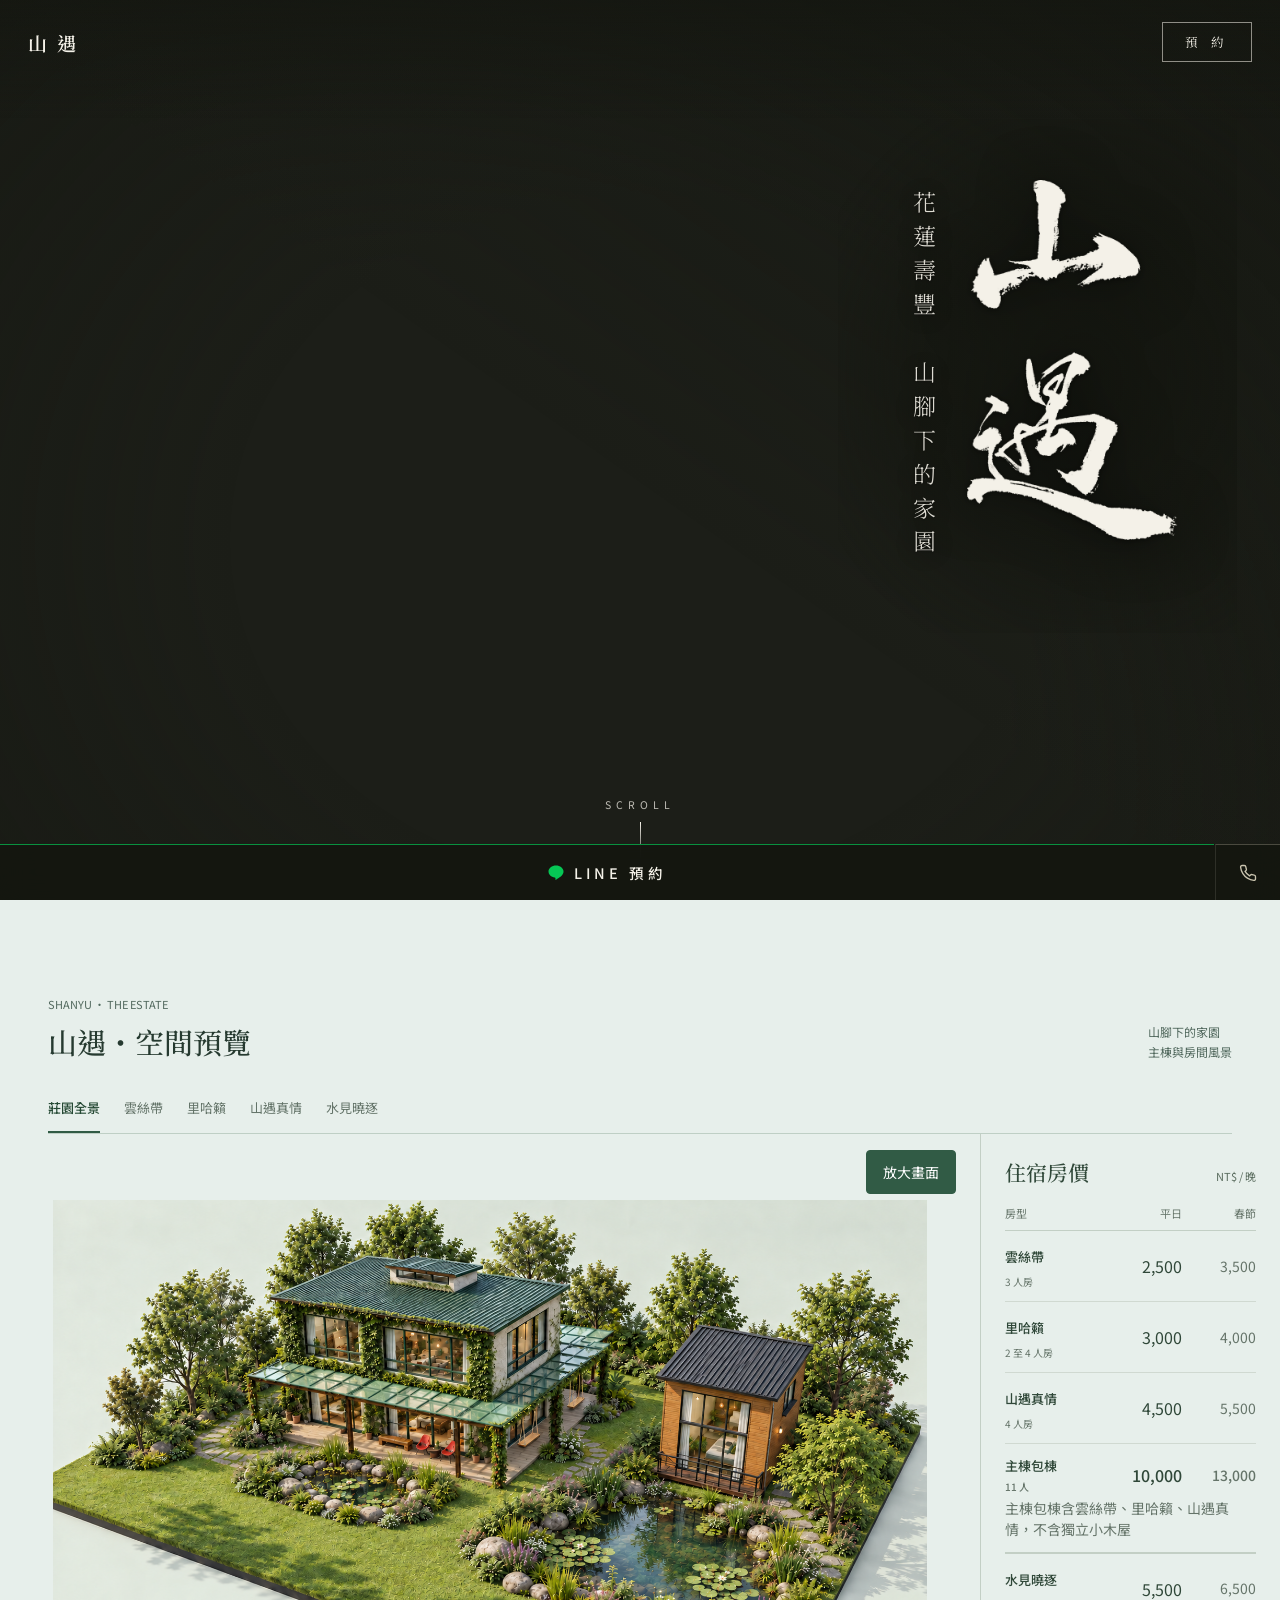
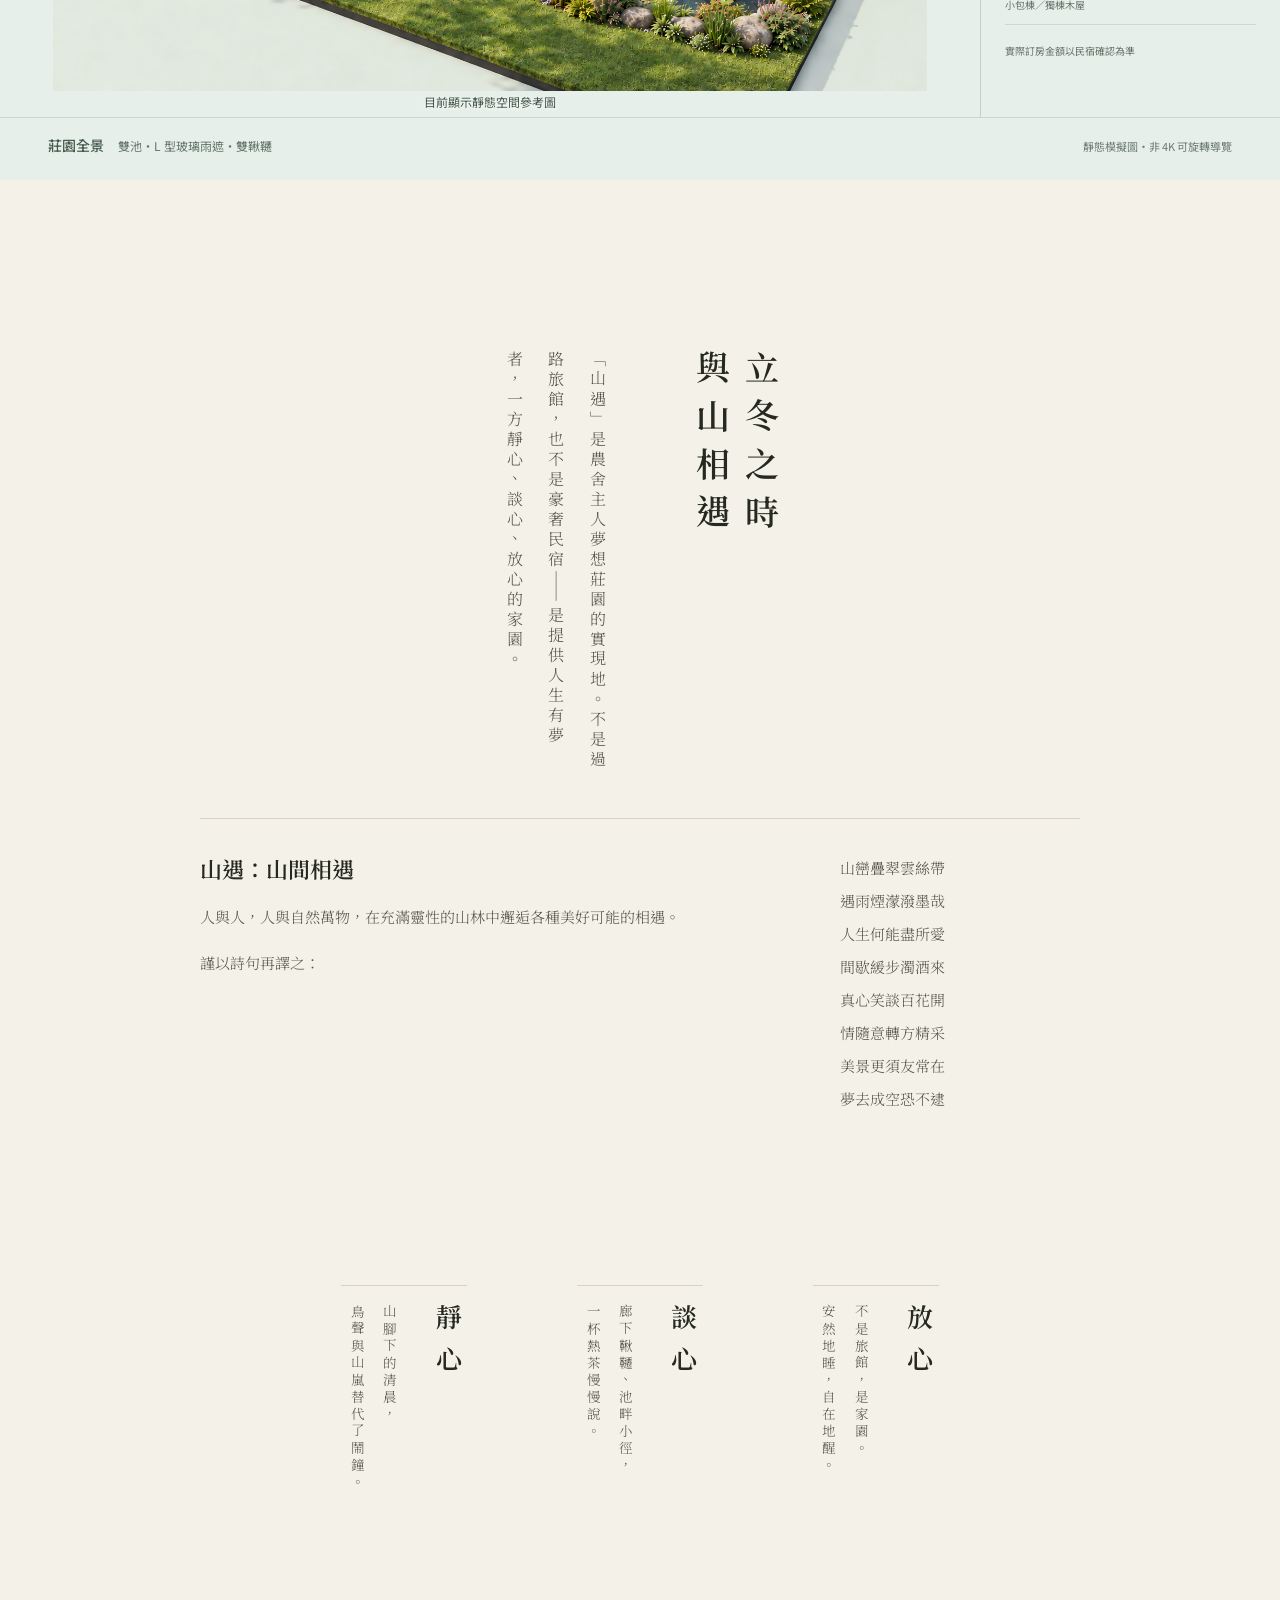
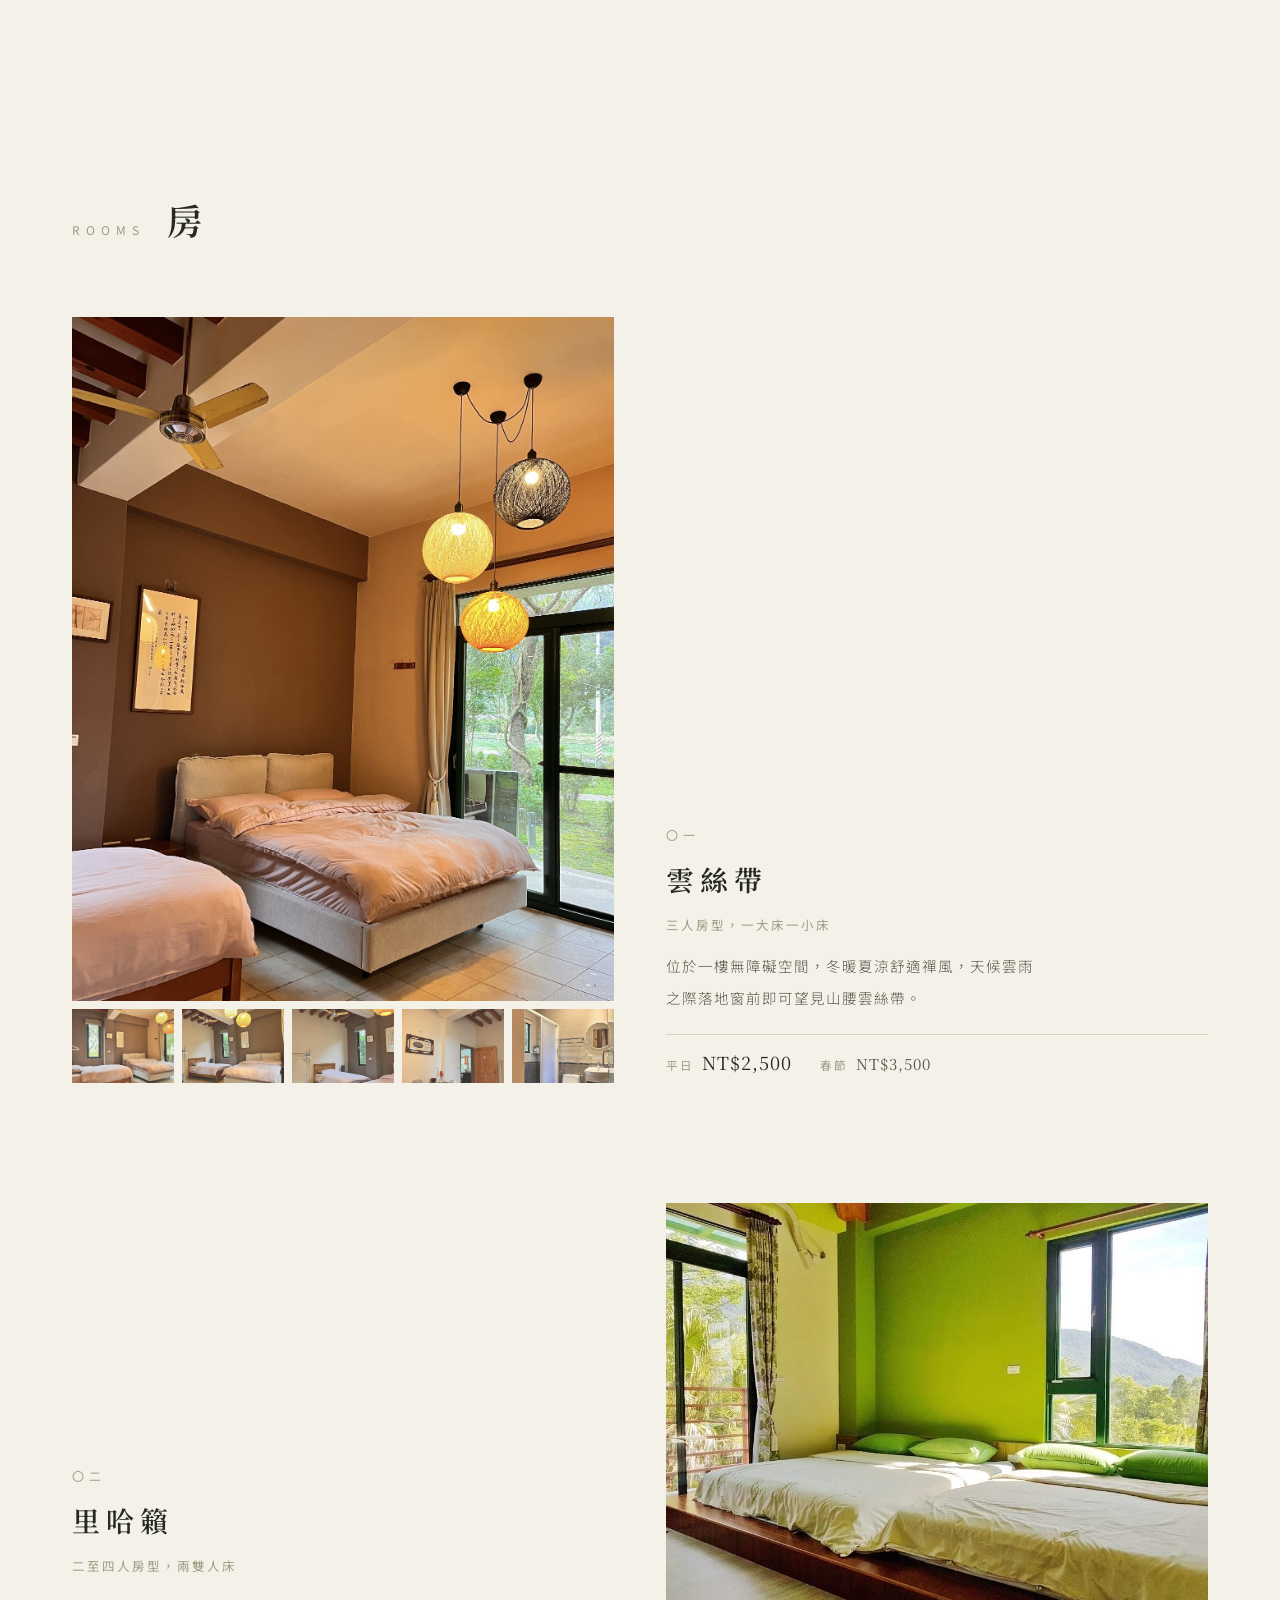
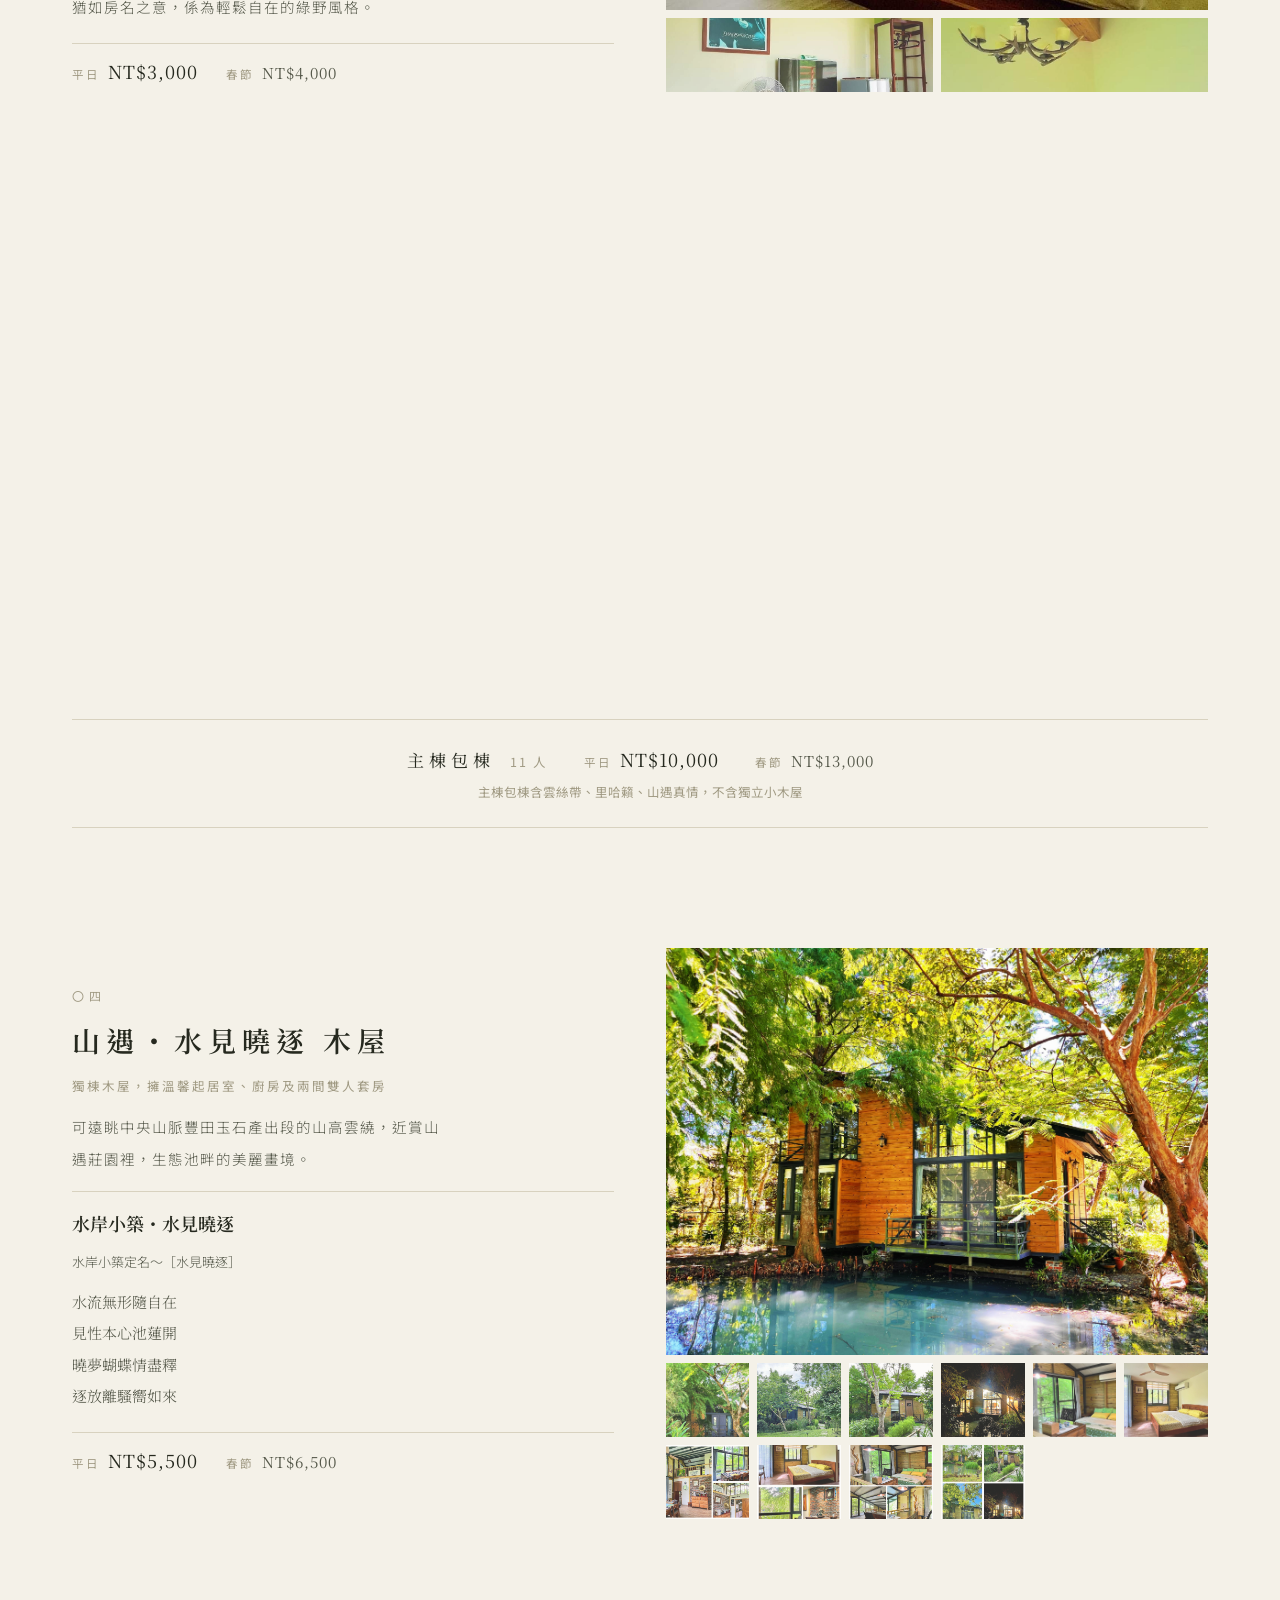
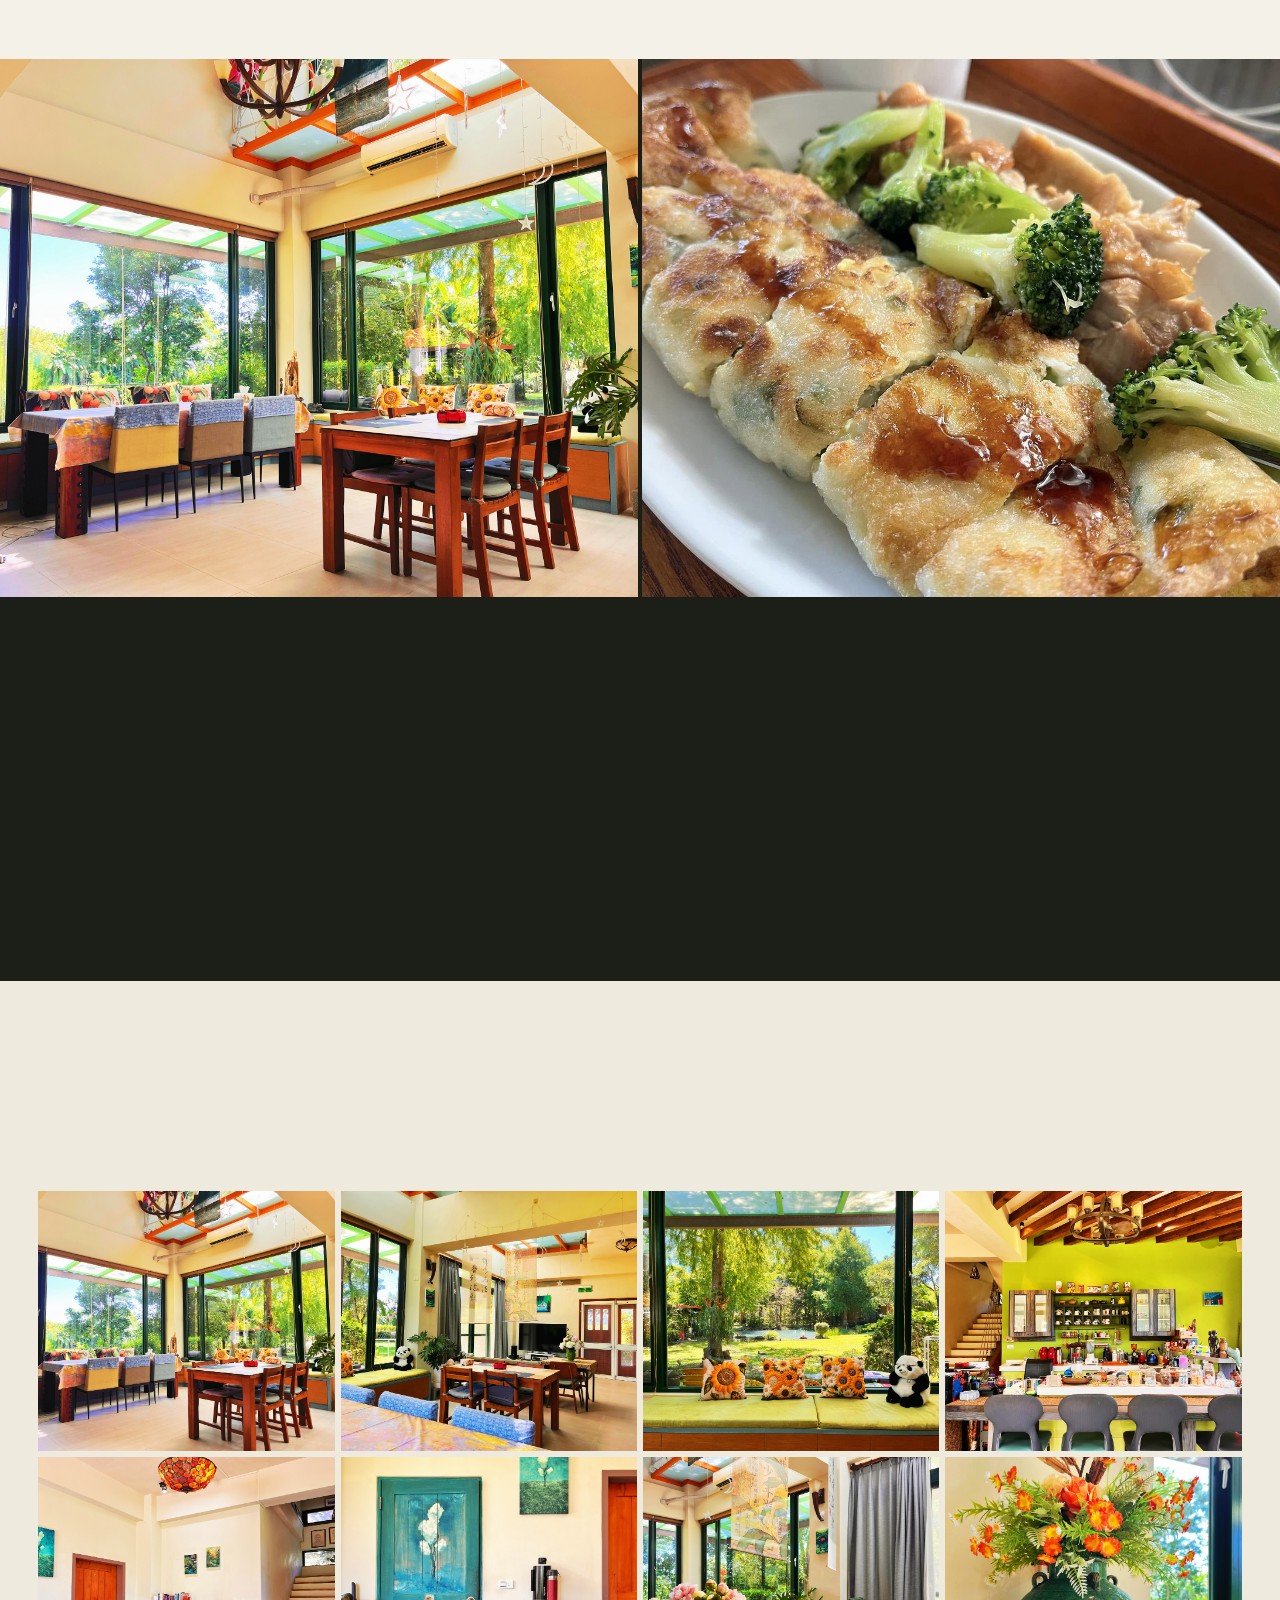
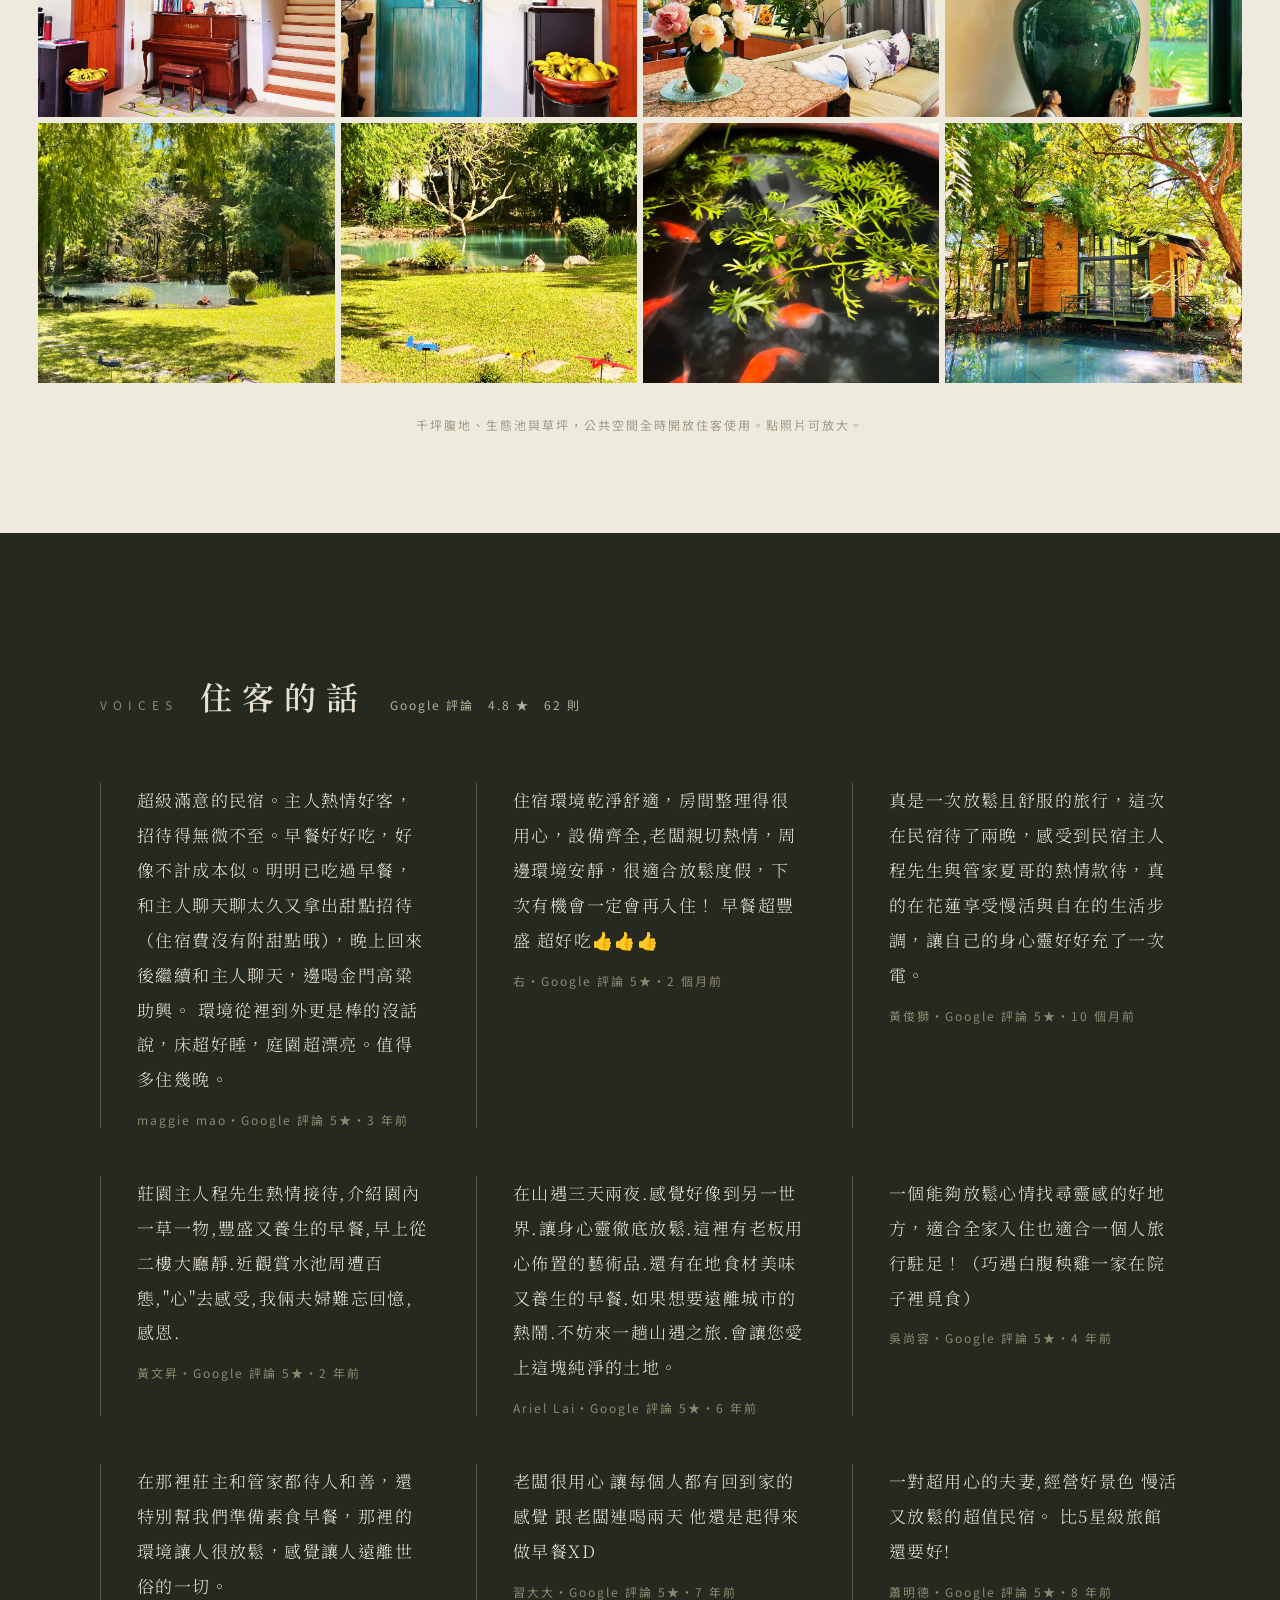
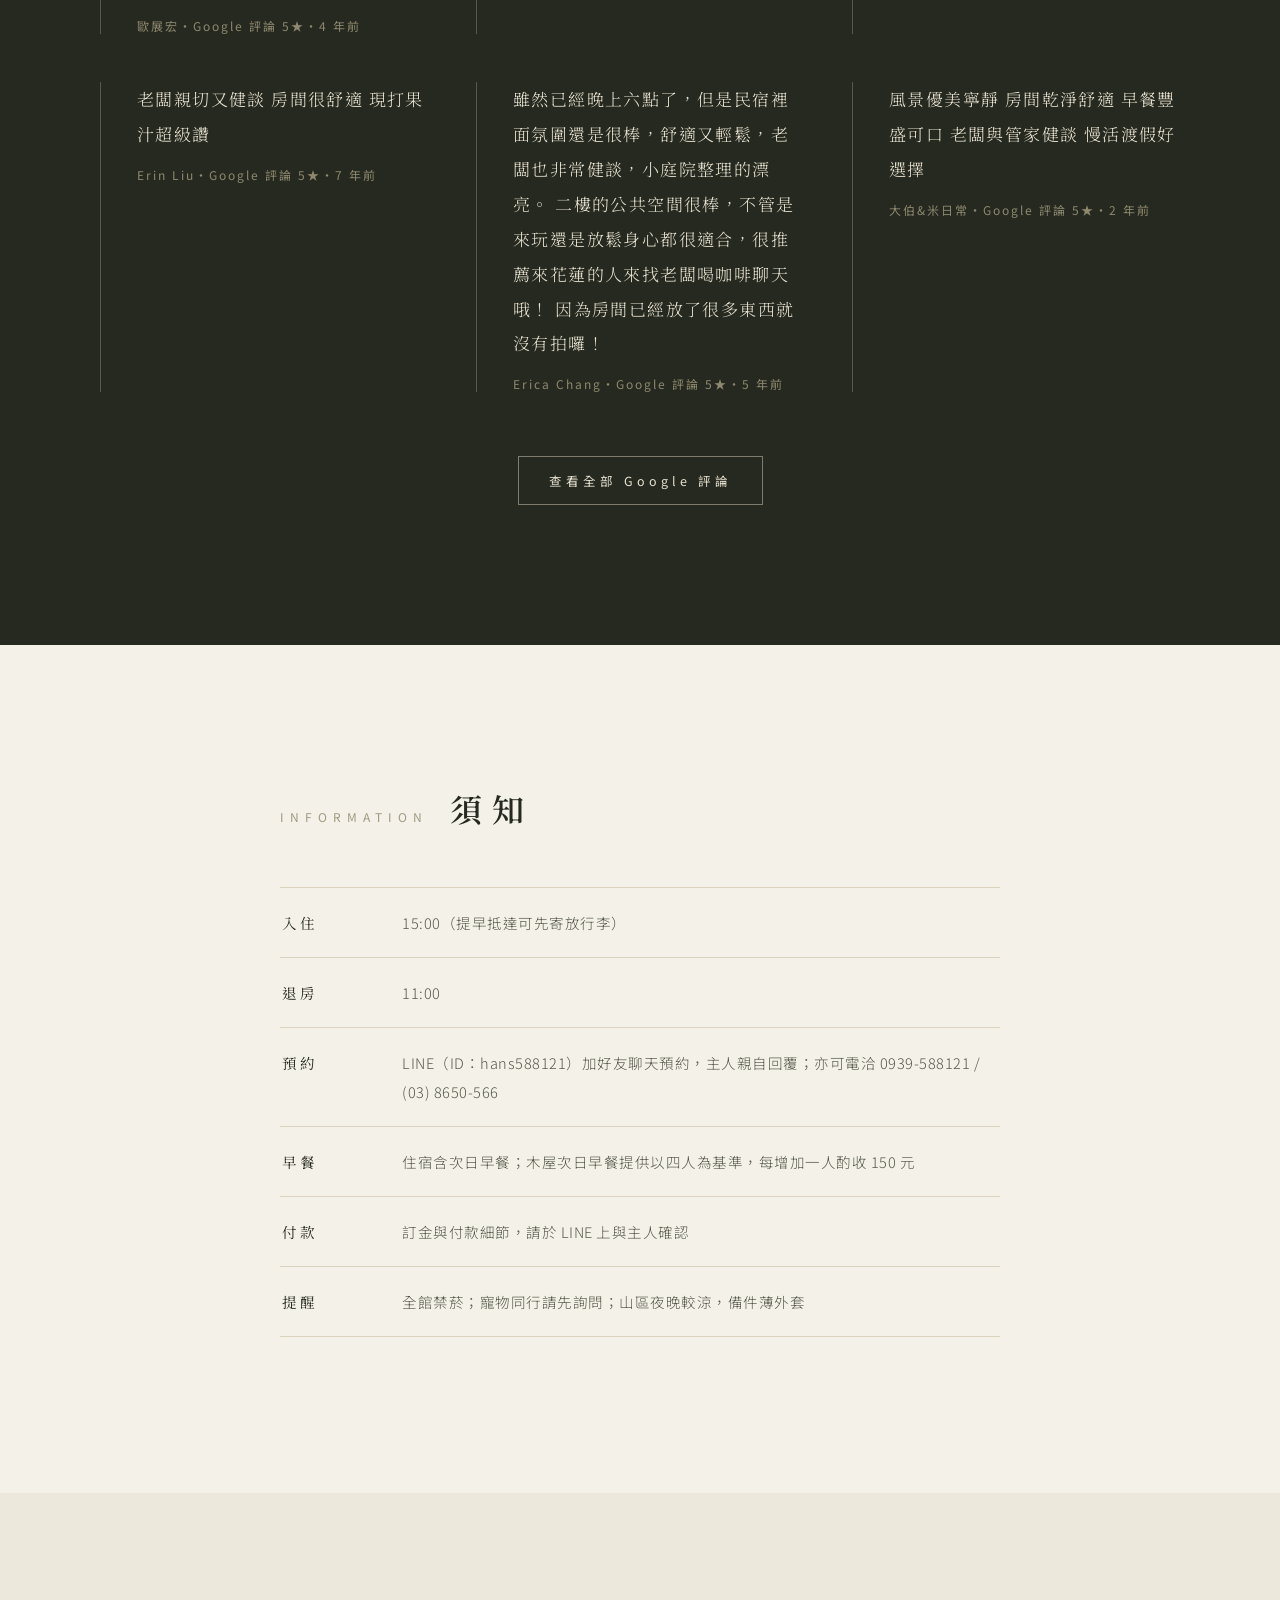
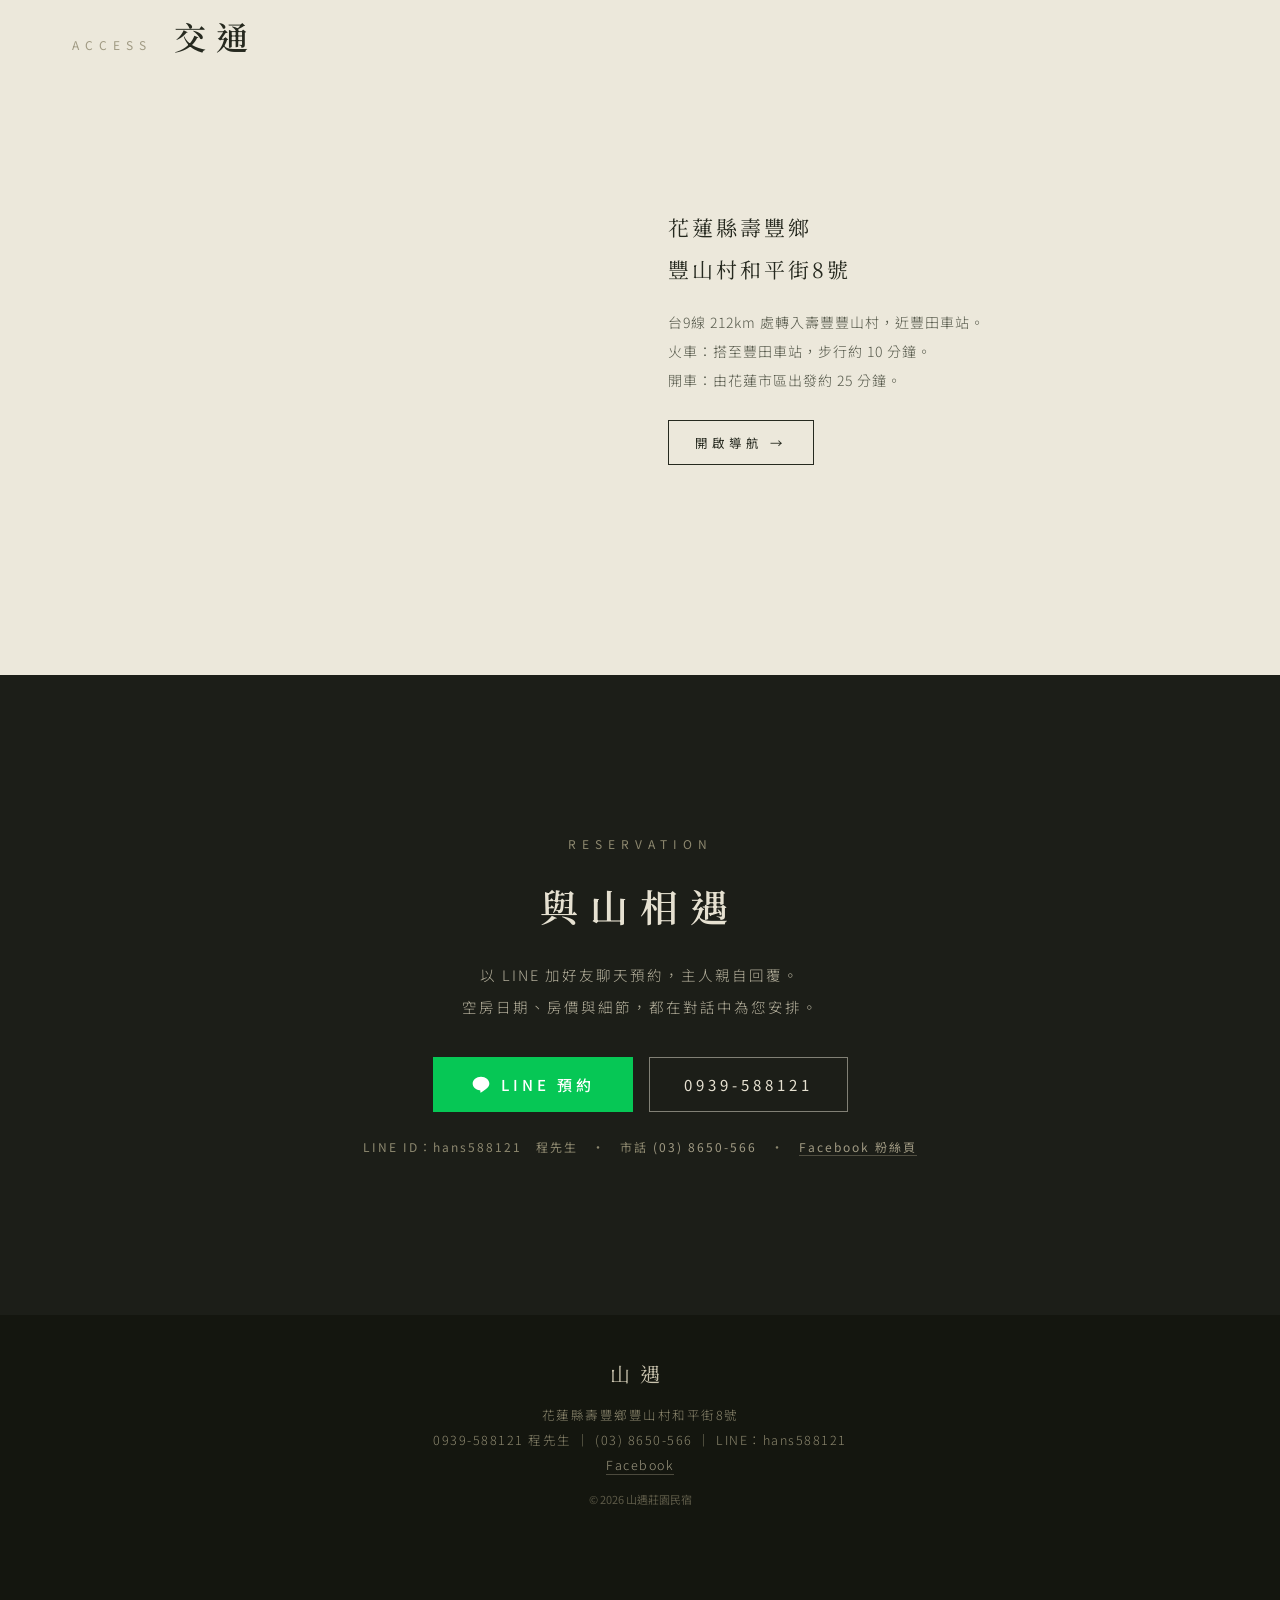
==== index.html @ aff29e79 "Use native-resolution photos by default throughout site" ====
<!DOCTYPE html>
<html lang="zh-Hant">
<head>
<meta charset="utf-8">
<meta name="viewport" content="width=device-width, initial-scale=1">
<title>山遇莊園民宿｜花蓮壽豐 山腳下的家園</title>
<meta name="description" content="花蓮壽豐「山遇莊園美樂地」民宿——山腳下靜心、談心、放心的家園。含次日早餐，LINE 加好友即可預約（ID：hans588121）。">
<meta property="og:title" content="山遇莊園民宿｜花蓮壽豐 山腳下的家園">
<meta property="og:description" content="不是過路旅館，也不是豪奢民宿——是提供人生有夢者一方靜心、談心、放心的家園。LINE 預約：hans588121">
<meta property="og:type" content="website">
<meta property="og:image" content="https://shanyu2015.com/assets/gallery-hd-20260916/garden-pond.jpg">
<meta property="og:image:width" content="2730">
<meta property="og:image:height" content="1536">
<meta property="og:url" content="https://shanyu2015.com/">
<meta name="twitter:card" content="summary_large_image">
<meta property="og:locale" content="zh_TW">
<link rel="canonical" href="https://shanyu2015.com/">
<meta name="geo.region" content="TW-HUA">
<meta name="geo.placename" content="花蓮縣壽豐鄉">
<meta name="geo.position" content="23.8443443;121.483352">
<meta name="ICBM" content="23.8443443, 121.483352">
<meta name="robots" content="index,follow,max-image-preview:large">
<script type="application/ld+json">
{
 "@context": "https://schema.org",
 "@type": "BedAndBreakfast",
 "@id": "https://shanyu2015.com/#lodging",
 "name": "山遇莊園美樂地",
 "alternateName": [
  "山遇莊園民宿",
  "花蓮 山遇莊園美樂地"
 ],
 "description": "花蓮壽豐「山遇莊園美樂地」民宿——山腳下靜心、談心、放心的家園。千坪莊園、生態池畔，含次日主人手做早餐。",
 "url": "https://shanyu2015.com/",
 "logo": "https://shanyu2015.com/assets/icon/logo-square-1024.jpg",
 "image": [
  "https://shanyu2015.com/assets/gallery-hd-20260916/garden-pond.jpg",
  "https://shanyu2015.com/assets/room-yunsidai.jpg",
  "https://shanyu2015.com/assets/room-lihalai.jpg",
  "https://shanyu2015.com/assets/room-zhenqing.jpg",
  "https://shanyu2015.com/assets/gallery-hd-20260916/cabin-pond.jpg",
  "https://shanyu2015.com/assets/breakfast-dish.jpg"
 ],
 "telephone": "+886-939-588121",
 "address": {
  "@type": "PostalAddress",
  "streetAddress": "豐山村和平街8號",
  "addressLocality": "壽豐鄉",
  "addressRegion": "花蓮縣",
  "postalCode": "974",
  "addressCountry": "TW"
 },
 "geo": {
  "@type": "GeoCoordinates",
  "latitude": 23.8443443,
  "longitude": 121.483352
 },
 "sameAs": [
  "https://www.facebook.com/shanyu2015"
 ],
 "priceRange": "NT$2,500 - NT$13,000",
 "currenciesAccepted": "TWD",
 "checkinTime": "15:00",
 "checkoutTime": "11:00",
 "petsAllowed": "寵物同行請先詢問",
 "smokingAllowed": false,
 "numberOfRooms": 4,
 "amenityFeature": [
  {
   "@type": "LocationFeatureSpecification",
   "name": "含次日早餐",
   "value": true
  },
  {
   "@type": "LocationFeatureSpecification",
   "name": "免費停車",
   "value": true
  },
  {
   "@type": "LocationFeatureSpecification",
   "name": "庭園與生態池",
   "value": true
  },
  {
   "@type": "LocationFeatureSpecification",
   "name": "一樓無障礙房型",
   "value": true
  },
  {
   "@type": "LocationFeatureSpecification",
   "name": "全館禁菸",
   "value": true
  }
 ],
 "makesOffer": [
  {
   "@type": "Offer",
   "name": "雲絲帶（三人房型，一大床一小床）",
   "price": "2500",
   "priceCurrency": "TWD"
  },
  {
   "@type": "Offer",
   "name": "里哈籟（二至四人房型，兩雙人床）",
   "price": "3000",
   "priceCurrency": "TWD"
  },
  {
   "@type": "Offer",
   "name": "山遇真情（四人房型，兩雙人床）",
   "price": "4500",
   "priceCurrency": "TWD"
  },
  {
   "@type": "Offer",
   "name": "山遇・水見曉逐 獨棟木屋",
   "price": "5500",
   "priceCurrency": "TWD"
  },
  {
   "@type": "Offer",
   "name": "包棟：11 人",
   "price": "10000",
   "priceCurrency": "TWD"
  }
 ]
}
</script>
<link href="https://fonts.googleapis.com/css2?family=Ma+Shan+Zheng&display=swap" rel="stylesheet">
<link rel="icon" href="/assets/icon/icon-96.png" sizes="96x96" type="image/png">
<link rel="apple-touch-icon" href="/assets/icon/apple-touch-icon.png">
<link rel="preconnect" href="https://fonts.googleapis.com">
<link rel="preconnect" href="https://fonts.gstatic.com" crossorigin>
<link href="https://fonts.googleapis.com/css2?family=Noto+Serif+TC:wght@300;400;600;700&family=Noto+Sans+TC:wght@300;400;500&display=swap" rel="stylesheet">
<style>
html{scroll-behavior:smooth}
body{margin:0;background:#f4f1e8;font-family:'Noto Serif TC',serif;color:#26291f;-webkit-font-smoothing:antialiased}
a{color:#5c6150;text-decoration:none;transition:color .3s ease,background .3s ease,border-color .3s ease}
a:hover{color:#26291f}
img{display:block}
.sans{font-family:'Noto Sans TC',sans-serif}

.nowrap{white-space:nowrap}
@keyframes heroFade{from{opacity:0}to{opacity:1}}
@keyframes splashText{0%{opacity:0}35%{opacity:1}75%{opacity:1}100%{opacity:0}}
@keyframes splashOut{to{opacity:0;visibility:hidden}}
@keyframes slideFade{0%{opacity:0}5%{opacity:1}20%{opacity:1}25%{opacity:0}100%{opacity:0}}
@keyframes kenburns{from{transform:scale(1)}to{transform:scale(1.07)}}
@keyframes slowRise{from{opacity:0;transform:translateY(24px)}to{opacity:1;transform:none}}
@keyframes scrollHint{0%,100%{transform:translateY(0);opacity:.7}50%{transform:translateY(10px);opacity:.25}}

/* ── 開場 ── */
.splash{position:fixed;inset:0;z-index:100;background:#f4f1e8;display:flex;align-items:center;justify-content:center;animation:splashOut .9s 2.6s ease both;pointer-events:none}
.splash .mark{writing-mode:vertical-rl;font-size:clamp(40px,7vw,56px);font-weight:600;letter-spacing:30px;color:#26291f;animation:splashText 2.8s ease both;padding-top:30px}
@media (prefers-reduced-motion:reduce){.splash{display:none}}

/* ── 固定導覽 ── */
.nav{position:fixed;top:0;left:0;right:0;z-index:60;display:flex;justify-content:space-between;align-items:center;padding:22px 28px;mix-blend-mode:difference;color:#f4f1e8;pointer-events:none}
.nav .brand{font-weight:600;font-size:19px;letter-spacing:10px}
.nav a{pointer-events:auto;color:#f4f1e8;font-size:12.5px;letter-spacing:5px;border:1px solid rgba(244,241,232,.55);padding:10px 22px}
.nav a:hover{color:#fff;border-color:#fff}
.nav::before{content:"";position:absolute;top:0;left:0;right:0;bottom:-34px;background:linear-gradient(rgba(20,22,16,.6),rgba(20,22,16,0));opacity:0;transition:opacity .4s ease;pointer-events:none;z-index:-1}
.nav.on-photo{mix-blend-mode:normal}
.nav.on-photo::before{opacity:1}

/* ── Hero ── */
.hero{position:relative;height:100vh;min-height:560px;background:#1c1e18;overflow:hidden}
.hero-img{position:absolute;inset:0;animation:heroFade 2.4s ease both}
.hero-img img{position:absolute;inset:0;width:100%;height:100%;object-fit:cover;object-position:center 62%;opacity:0;animation:slideFade 25s ease-in-out infinite,kenburns 25s linear infinite}
.hero-img img:nth-child(1){animation-delay:0s,0s}
.hero-img img:nth-child(2){animation-delay:5s,5s}
.hero-img img:nth-child(3){animation-delay:10s,10s}
.hero-img img:nth-child(4){animation-delay:15s,15s}
.hero-img img:nth-child(5){animation-delay:20s,20s}
@media (prefers-reduced-motion:reduce){.hero-img img{animation:none}.hero-img img:first-child{opacity:1}}
.hero-shade{position:absolute;inset:0;background:linear-gradient(to bottom left,rgba(20,22,16,.5) 0%,rgba(20,22,16,.22) 30%,rgba(20,22,16,0) 52%),radial-gradient(ellipse at 50% 60%,rgba(20,22,16,0) 45%,rgba(20,22,16,.42) 100%);pointer-events:none}
.hero-title{position:absolute;top:20%;right:clamp(24px,8vw,110px);transform:translateY(-50%);display:flex;gap:26px;color:#f4f1e8;pointer-events:none;animation:slowRise 1.6s .5s ease both}
.hero-title::before{content:'';position:absolute;inset:-16% -22% -18% -26%;background:radial-gradient(ellipse at 62% 50%,rgba(18,20,14,.72) 0%,rgba(18,20,14,.46) 48%,rgba(18,20,14,.16) 70%,rgba(18,20,14,0) 84%);z-index:-1}
.hero-title .sub{writing-mode:vertical-rl;font-size:clamp(17px,3.1vw,23px);letter-spacing:11px;font-weight:300;opacity:.9;padding-top:10px;text-shadow:0 1px 3px rgba(0,0,0,.55),0 2px 22px rgba(0,0,0,.6)}
.hero-title h1{margin:0;line-height:0}
.hero-title h1 img{display:block;width:auto;height:clamp(230px,40vh,380px);filter:drop-shadow(0 1px 3px rgba(0,0,0,.5)) drop-shadow(0 3px 26px rgba(0,0,0,.5))}
.scroll-hint{position:absolute;left:50%;bottom:34px;transform:translateX(-50%);color:#f4f1e8;display:flex;flex-direction:column;align-items:center;gap:10px;pointer-events:none}
.scroll-hint .word{font-family:'Noto Sans TC',sans-serif;font-size:10.5px;letter-spacing:5px;opacity:.75}
.scroll-hint .line{width:1px;height:44px;background:linear-gradient(#f4f1e8,transparent);animation:scrollHint 2.6s ease-in-out infinite}
@media (max-width:640px){
  .hero{height:auto;min-height:100svh;display:flex;flex-direction:column;justify-content:center;gap:38px;padding:80px 0 34px}
  .hero-img{position:static;order:2;animation:heroFade 2.4s ease both}
  .hero-img img{position:static;width:100%;height:auto;object-fit:unset;opacity:1;animation:none}
  .hero-img img:nth-child(n+2){display:none}
  .hero-shade{display:none}
  .hero-title{position:static;transform:none;order:1;justify-content:center}
  .hero-title h1 img{height:clamp(190px,32vh,270px)}
  .scroll-hint{position:static;transform:none;order:3;align-self:center;margin-top:6px}
}

/* ── 序 ── */
.intro{padding:clamp(90px,16vw,170px) 28px;display:flex;justify-content:center}
.intro-inner{display:flex;flex-direction:row-reverse;gap:clamp(30px,7vw,70px);align-items:flex-start;height:clamp(330px,52vw,420px)}
.intro h2{margin:0;writing-mode:vertical-rl;font-size:clamp(24px,4.6vw,34px);font-weight:600;letter-spacing:14px;color:#26291f}
.intro p{margin:0;writing-mode:vertical-rl;font-size:clamp(14px,2.6vw,16px);font-weight:300;line-height:2.6;letter-spacing:4px;color:#55584a;max-height:100%}

/* ── 心:三聯段 ── */
.spirit{padding:0 28px clamp(90px,16vw,170px);display:flex;justify-content:center}
.spirit-inner{display:flex;justify-content:center;gap:clamp(34px,9vw,110px);flex-wrap:wrap}
.spirit-item{display:flex;flex-direction:row-reverse;gap:clamp(14px,2.6vw,24px);height:clamp(240px,38vw,320px);padding-top:18px;border-top:1px solid #d8d2bf}
.spirit-item h3{margin:0;writing-mode:vertical-rl;font-size:clamp(20px,3.4vw,26px);font-weight:600;letter-spacing:16px;color:#26291f}
.spirit-item p{margin:0;writing-mode:vertical-rl;font-size:clamp(12.5px,2vw,13.5px);font-weight:300;line-height:2.4;letter-spacing:3px;color:#55584a}

/* ── 區塊標題列 ── */
.sec-head{display:flex;align-items:baseline;gap:22px}
.sec-head .en{font-family:'Noto Sans TC',sans-serif;font-size:12px;letter-spacing:6px;color:#a09a83}
.sec-head h2{margin:0;font-size:clamp(24px,4.6vw,32px);font-weight:600;letter-spacing:10px}

/* ── 房 ── */
.rooms{padding:0 0 clamp(80px,12vw,140px)}
.rooms .sec-head{padding:0 clamp(24px,6vw,72px);margin-bottom:clamp(44px,7vw,72px)}
.rooms .sec-head h2{font-size:clamp(26px,5vw,36px)}
.room-list{display:flex;flex-direction:column;gap:clamp(64px,10vw,120px)}
.room{display:grid;grid-template-columns:repeat(auto-fit,minmax(300px,1fr));gap:clamp(26px,4vw,56px);align-items:end;padding:0 clamp(24px,6vw,72px)}
.room.alt{direction:rtl}
.room>*{direction:ltr}
.room-photo{position:relative}
.room-photo img{width:100%;height:auto;aspect-ratio:attr(width) / attr(height);background:#e8e3d5}
.room-info{display:flex;flex-direction:column;gap:16px;padding-bottom:8px}
.room-no{font-family:'Noto Sans TC',sans-serif;font-size:12px;letter-spacing:5px;color:#a09a83}
.room-info h3{margin:0;font-size:clamp(22px,3.6vw,28px);font-weight:600;letter-spacing:6px}
.room-cap{font-family:'Noto Sans TC',sans-serif;font-size:12.5px;letter-spacing:2px;color:#a09a83}
.room-desc{margin:0;font-family:'Noto Sans TC',sans-serif;font-weight:300;font-size:14.5px;line-height:2.2;letter-spacing:1px;color:#55584a;max-width:26em}
.price-row{display:flex;flex-wrap:wrap;align-items:baseline;gap:8px 28px;border-top:1px solid #d8d2bf;padding-top:14px;margin-top:4px}
.price{display:flex;align-items:baseline;gap:8px}
.price .label{font-family:'Noto Sans TC',sans-serif;font-size:11.5px;letter-spacing:2px;color:#a09a83}
.price .wk{font-size:18px;letter-spacing:1px;color:#26291f}
.price .cny{font-size:15px;letter-spacing:1px;color:#55584a}
.whole-house{margin:clamp(56px,9vw,90px) clamp(24px,6vw,72px) 0;border-top:1px solid #d8d2bf;border-bottom:1px solid #d8d2bf;padding:26px 4px;display:flex;flex-wrap:wrap;gap:10px 36px;align-items:baseline;justify-content:center;text-align:center}
.whole-house .name{font-size:17px;letter-spacing:5px}
.whole-house .name span{font-family:'Noto Sans TC',sans-serif;font-size:12.5px;letter-spacing:2px;color:#a09a83}

/* ── 朝食 ── */
.breakfast{background:#1c1e18;color:#f4f1e8;padding:0 0 clamp(56px,8vw,88px)}
.breakfast-imgs{display:grid;grid-template-columns:1fr 1fr;gap:4px}
.breakfast-imgs img{width:100%;height:clamp(280px,42vw,560px);object-fit:cover;display:block}
.breakfast-text{max-width:640px;margin:clamp(40px,6vw,64px) auto 0;padding:0 28px;display:flex;flex-direction:column;gap:18px;text-align:center;align-items:center}
.breakfast-text .en{font-family:'Noto Sans TC',sans-serif;font-size:12px;letter-spacing:6px;color:#8d886f}
.breakfast-text h2{margin:0;font-size:clamp(24px,4.6vw,32px);font-weight:600;letter-spacing:8px}
.breakfast-text p{margin:0;font-family:'Noto Sans TC',sans-serif;font-weight:300;font-size:14.5px;line-height:2.3;letter-spacing:1.5px;color:#c8c3ae}
.breakfast-text small{font-size:12.5px;color:#8d886f}
@media(max-width:640px){
  .breakfast-imgs{grid-template-columns:1fr}
  .breakfast-imgs img{height:clamp(260px,72vw,400px)}
}


/* ── 莊園環境 ── */
.garden{background:#efeade;padding:clamp(70px,10vw,120px) 0 clamp(56px,8vw,96px)}
.garden .sec-head{padding:0 clamp(24px,6vw,72px);margin-bottom:clamp(28px,5vw,44px)}
.garden-grid{display:grid;grid-template-columns:repeat(auto-fit,minmax(240px,1fr));gap:6px;padding:0 clamp(12px,3vw,40px)}
.garden-grid button{padding:0;border:0;background:none;cursor:zoom-in;line-height:0;overflow:hidden}
.garden-grid img{width:100%;height:clamp(190px,22vw,260px);object-fit:cover;display:block;transition:transform .6s ease,opacity .3s}
.garden-grid button:hover img,.garden-grid button:focus-visible img{transform:scale(1.05);opacity:.92}
.garden-note{text-align:center;font-family:'Noto Sans TC',sans-serif;font-size:12px;letter-spacing:2px;color:#a09a83;margin:clamp(20px,3vw,30px) 0 0;padding:0 24px;line-height:2}
@media(max-width:640px){.garden-grid{gap:4px}.garden-grid img{height:clamp(150px,42vw,200px)}}
/* ── 住客的話 ── */
.voices{background:#26291f;color:#e6e1d1;padding:clamp(80px,12vw,140px) 28px}
.voices-inner{max-width:1080px;margin:0 auto;display:flex;flex-direction:column;gap:clamp(40px,6vw,64px)}
.voices-grid{display:grid;grid-template-columns:repeat(auto-fit,minmax(320px,1fr));gap:clamp(30px,4vw,48px)}
.voices-more{align-self:center;font-family:'Noto Sans TC',sans-serif;font-size:12.5px;letter-spacing:4px;color:#e6e1d1;border:1px solid rgba(230,225,209,.45);padding:14px 30px}
.voices-more:hover{border-color:#e6e1d1;background:rgba(230,225,209,.08);color:#fff}
.voices .sec-head .en{color:#8d886f}
.voices .rating{font-family:'Noto Sans TC',sans-serif;font-size:12px;letter-spacing:2px;color:#b5b09c}
.voices figure{margin:0;display:flex;flex-direction:column;gap:14px;border-left:1px solid rgba(230,225,209,.25);padding-left:clamp(20px,4vw,36px)}
.voices blockquote{margin:0;font-size:clamp(15px,2.4vw,17px);font-weight:300;line-height:2.05;letter-spacing:1.4px}
.voices figcaption{font-family:'Noto Sans TC',sans-serif;font-size:12px;letter-spacing:2px;color:#8d886f}

/* ── 須知 ── */
.info{padding:clamp(80px,12vw,140px) 28px;max-width:720px;margin:0 auto}
.info .sec-head{margin-bottom:clamp(36px,6vw,56px)}
.info-list{border-top:1px solid #d8d2bf}
.info-row{display:flex;gap:clamp(18px,4vw,40px);padding:20px 2px;border-bottom:1px solid #d8d2bf;align-items:baseline}
.info-row dt{flex:none;width:80px;margin:0;font-size:14.5px;letter-spacing:3px;color:#26291f}
.info-row dd{margin:0;font-family:'Noto Sans TC',sans-serif;font-weight:300;font-size:14.5px;line-height:2;letter-spacing:.5px;color:#55584a}

/* ── 交通 ── */
.access{background:#ece8db;padding:clamp(70px,10vw,120px) 0}
.access .sec-head{padding:0 clamp(24px,6vw,72px);margin-bottom:clamp(36px,6vw,56px)}
.access-grid{display:grid;grid-template-columns:repeat(auto-fit,minmax(300px,1fr));gap:clamp(28px,5vw,56px);padding:0 clamp(24px,6vw,72px);align-items:center}
.access-map{height:clamp(300px,44vw,440px);filter:grayscale(.85) sepia(.12);overflow:hidden}
.access-map iframe{width:100%;height:100%;border:0}
.access-text{display:flex;flex-direction:column;gap:18px}
.access-text .addr{margin:0;font-size:clamp(17px,3vw,21px);letter-spacing:3px;line-height:2}
.access-text .how{margin:0;font-family:'Noto Sans TC',sans-serif;font-weight:300;font-size:14px;line-height:2.1;letter-spacing:1px;color:#55584a}
.nav-btn{align-self:flex-start;font-family:'Noto Sans TC',sans-serif;font-size:12.5px;letter-spacing:4px;color:#26291f;border:1px solid #26291f;padding:12px 26px;margin-top:6px}
.nav-btn:hover{background:#26291f;color:#f4f1e8}

/* ── 預約 ── */
.reserve{background:#1c1e18;color:#e6e1d1;padding:clamp(90px,14vw,160px) 28px;text-align:center}
.reserve-inner{display:flex;flex-direction:column;align-items:center;gap:26px}
.reserve .en{font-family:'Noto Sans TC',sans-serif;font-size:12px;letter-spacing:6px;color:#8d886f}
.reserve h2{margin:0;font-size:clamp(26px,5vw,38px);font-weight:600;letter-spacing:12px}
.reserve .lead{margin:0;font-family:'Noto Sans TC',sans-serif;font-weight:300;font-size:14.5px;line-height:2.2;letter-spacing:2px;color:#b5b09c}
.reserve-btns{display:flex;flex-wrap:wrap;gap:16px;justify-content:center;margin-top:8px}
.btn-line{display:inline-flex;align-items:center;gap:10px;background:#06c755;color:#fff;font-family:'Noto Sans TC',sans-serif;font-weight:500;font-size:15px;letter-spacing:4px;padding:16px 38px}
.btn-line:hover{background:#05b34c;color:#fff}
.btn-tel{display:inline-flex;align-items:center;font-family:'Noto Sans TC',sans-serif;font-size:15px;letter-spacing:4px;color:#e6e1d1;border:1px solid rgba(230,225,209,.5);padding:16px 34px}
.btn-tel:hover{border-color:#e6e1d1;color:#fff}
.reserve .fine{font-family:'Noto Sans TC',sans-serif;font-size:12px;letter-spacing:2px;color:#8d886f}
.reserve .fine a{color:#a09a83}
.reserve .fine a:hover{color:#e6e1d1}
.reserve .fine a.fb{border-bottom:1px solid rgba(160,154,131,.4)}

/* ── Footer ── */
footer{background:#14160f;color:#8d886f;padding:44px 28px calc(110px + env(safe-area-inset-bottom));text-align:center;display:flex;flex-direction:column;gap:14px;align-items:center}
footer .brand{font-size:20px;letter-spacing:10px;color:#c9c3ae}
footer .lines{font-family:'Noto Sans TC',sans-serif;font-weight:300;font-size:12.5px;letter-spacing:1.5px;line-height:2}
footer .lines a{color:#a09a83;border-bottom:1px solid rgba(160,154,131,.4)}
footer .lines a:hover{color:#c9c3ae}
footer .copy{font-family:'Noto Sans TC',sans-serif;font-size:11px;color:#5c5947}

/* ── 底部固定預約列 ── */
body{padding-bottom:calc(56px + env(safe-area-inset-bottom))}
.sticky-bar{position:fixed;left:0;right:0;bottom:0;z-index:50;display:flex;gap:1px;background:rgba(20,22,16,.92);backdrop-filter:blur(14px);-webkit-backdrop-filter:blur(14px);padding-bottom:env(safe-area-inset-bottom)}
.sticky-bar .line{flex:1;display:flex;align-items:center;justify-content:center;gap:9px;color:#f4f1e8;font-family:'Noto Sans TC',sans-serif;font-weight:500;font-size:14.5px;letter-spacing:4px;padding:17px 0;border-top:1px solid rgba(6,199,85,.7)}
.sticky-bar .line:hover{background:rgba(6,199,85,.15);color:#fff}
.sticky-bar .tel{flex:none;display:flex;align-items:center;justify-content:center;width:64px;color:#c9c3ae;border-top:1px solid rgba(201,195,174,.3);border-left:1px solid rgba(201,195,174,.15)}
.sticky-bar .tel:hover{color:#fff}

/* ── 房型相簿與放大檢視 ── */
.room-gallery{display:flex;flex-direction:column;gap:8px}
.ph-main{position:relative;display:block;width:100%;padding:0;border:0;background:none;cursor:zoom-in;font:inherit}
.ph-main img{width:100%;height:auto;display:block}
.ph-zoom{position:absolute;right:12px;bottom:12px;width:34px;height:34px;display:flex;align-items:center;justify-content:center;background:rgba(28,30,24,.72);color:#f4f1e8;font-size:17px;line-height:1;opacity:0;transition:opacity .25s}
.ph-main:hover .ph-zoom,.ph-main:focus-visible .ph-zoom{opacity:1}
.ph-thumbs{display:grid;grid-template-columns:repeat(auto-fit,minmax(78px,1fr));gap:8px}
.ph-thumbs button{padding:0;border:0;background:none;cursor:zoom-in;line-height:0}
.ph-thumbs img{width:100%;height:74px;object-fit:cover;display:block;opacity:.82;transition:opacity .25s}
.ph-thumbs button:hover img,.ph-thumbs button:focus-visible img{opacity:1}

.lb{position:fixed;inset:0;z-index:90;background:rgba(18,20,15,.94);display:flex;align-items:center;justify-content:center;opacity:0;pointer-events:none;transition:opacity .3s}
.lb.open{opacity:1;pointer-events:auto}
.lb img{max-width:92vw;max-height:84vh;width:auto;height:auto;display:block}
.lb button{position:absolute;background:none;border:0;color:#e6e1d1;cursor:pointer;font-family:'Noto Serif TC',serif;line-height:1;padding:12px}
.lb-close{top:14px;right:18px;font-size:30px;min-width:48px;min-height:48px}
.lb-prev,.lb-next{top:50%;transform:translateY(-50%);font-size:44px;opacity:.75;min-width:48px;min-height:48px}
.lb-prev{left:8px}.lb-next{right:8px}
.lb-prev:hover,.lb-next:hover,.lb-close:hover{color:#fff;opacity:1}
.lb-count{position:absolute;bottom:20px;left:50%;transform:translateX(-50%);font-family:'Noto Sans TC',sans-serif;font-size:12px;letter-spacing:3px;color:#a09a83}
@media(max-width:640px){
  .lb-prev,.lb-next{font-size:34px;padding:8px}
  .ph-thumbs img{height:62px}
  .ph-zoom{opacity:1}
}


/* ── 3D 房間資訊卡 ── */
.r3d-card{position:absolute;right:clamp(20px,4vw,54px);bottom:clamp(56px,8vw,76px);width:min(330px,78vw);
  background:#f7f4ec;border:1px solid #26291f;box-shadow:0 18px 46px rgba(28,30,24,.24);
  opacity:0;transform:translateY(14px);pointer-events:none;transition:opacity .28s,transform .28s;z-index:5}
.r3d-card.show{opacity:1;transform:none;pointer-events:auto}
.r3d-card img.shot{width:100%;height:168px;object-fit:cover;display:block}
.r3d-card .body{padding:16px 18px 18px;display:flex;flex-direction:column;gap:9px}
.r3d-card .top{display:flex;align-items:center;gap:11px}
.r3d-card .top img{width:32px;height:32px;flex:none}
.r3d-card h3{margin:0;font-size:20px;font-weight:600;letter-spacing:5px;color:#26291f;
  font-family:'Ma Shan Zheng','Kaiti TC','BiauKai','DFKai-SB',serif}
.r3d-card .cap{margin:0;font-family:'Noto Sans TC',sans-serif;font-weight:300;font-size:12.5px;letter-spacing:1.5px;color:#7a7461;line-height:1.9}
.r3d-card .price{display:flex;gap:18px;align-items:baseline;border-top:1px solid #ded6c2;padding-top:10px}
.r3d-card .price b{font-weight:600;font-size:17px;color:#26291f;letter-spacing:1px}
.r3d-card .price span{font-family:'Noto Sans TC',sans-serif;font-size:11px;letter-spacing:2px;color:#a09a83}
.r3d-card .more{font-family:'Noto Sans TC',sans-serif;font-size:12px;letter-spacing:3px;color:#26291f;
  background:none;border:1px solid #26291f;padding:14px 0;cursor:pointer;width:100%;min-height:46px}
.r3d-card .more:hover{background:#26291f;color:#f7f4ec}
.r3d-card .close{position:absolute;top:8px;right:8px;width:44px;height:44px;border:0;cursor:pointer;
  background:rgba(28,30,24,.62);color:#f7f4ec;font-size:17px;line-height:1}
@media(max-width:640px){
  .nav a{min-height:44px;display:inline-flex;align-items:center;padding:10px 20px}
  .reserve .fine a,.foot .lines a{display:inline-block;padding:6px 2px}
  .r3d-card{right:12px;left:12px;width:auto;bottom:44px}
  .r3d-card img.shot{height:126px}
}
/* ── 3D 莊園 ── */
.hero3d{position:relative;height:min(88vh,760px);min-height:460px;background:#efeade;overflow:hidden}
.hero3d canvas{width:100%;height:100%;display:block;cursor:grab;touch-action:pan-y}
.hero3d canvas:active{cursor:grabbing}
.hero3d-head{position:absolute;left:clamp(24px,6vw,72px);top:clamp(28px,6vw,64px);pointer-events:none;display:flex;flex-direction:column;gap:10px}
.hero3d-head .en{font-family:'Noto Sans TC',sans-serif;font-size:11.5px;letter-spacing:6px;color:#8d886f}
.hero3d-head h2{margin:0;font-size:clamp(24px,4.4vw,34px);font-weight:600;letter-spacing:10px;color:#26291f}
.hero3d-head p{margin:0;font-family:'Noto Sans TC',sans-serif;font-weight:300;font-size:13px;line-height:2.1;letter-spacing:1.5px;color:#5b5545;max-width:19em}
.hero3d-tip{position:absolute;left:50%;bottom:20px;transform:translateX(-50%);font-family:'Noto Sans TC',sans-serif;font-size:11.5px;letter-spacing:3px;color:#8d886f;pointer-events:none;text-align:center;padding:0 20px}
.hero3d-load{position:absolute;inset:0;display:flex;align-items:center;justify-content:center;flex-direction:column;gap:16px;background:#efeade}
.hero3d-load button{font-family:'Noto Sans TC',sans-serif;font-size:12.5px;letter-spacing:4px;color:#26291f;background:none;border:1px solid #26291f;padding:14px 32px;cursor:pointer}
.hero3d-load button:hover{background:#26291f;color:#f4f1e8}
.hero3d-load span{font-family:'Noto Sans TC',sans-serif;font-size:11.5px;letter-spacing:2px;color:#8d886f}
.hero3d.ready .hero3d-load{display:none}
@media(max-width:640px){
  .hero3d{height:min(72vh,540px)}
  .hero3d-head p{display:none}
}
</style>
<link rel="stylesheet" href="tour.css?v=20260911-solid3d1">
<script type="importmap">{"imports":{"three":"https://cdn.jsdelivr.net/npm/three@0.169.0/build/three.module.js","three/addons/":"https://cdn.jsdelivr.net/npm/three@0.169.0/examples/jsm/"}}</script>
</head>
<body>

<div class="splash" aria-hidden="true"><div class="mark">山遇</div></div>

<nav class="nav">
  <div class="brand">山遇</div>
  <a href="#reserve">預 約</a>
</nav>

<header class="hero">
  <div class="hero-img">
    <img src="assets/gallery-hd-20260916/garden-pond.jpg" alt="山遇莊園庭園，草坪、樹林與生態池" fetchpriority="high" width="2730" height="1536">
    <img src="assets/gallery-hd-20260916/cabin-pond.jpg" alt="水見曉逐木屋白天外觀，雙層玻璃窗與池畔倒影" loading="lazy" width="2364" height="1774">
    <img src="assets/gallery-hd-20260916/dining-room.jpg" alt="公共餐廳，木質餐桌與落地窗外的庭園綠意" loading="lazy" width="2364" height="1774">
    <img src="assets/gallery-hd-20260916/window-seat.jpg" alt="窗邊休憩臥榻，向日葵抱枕與窗外庭園" loading="lazy" width="2364" height="1774">
    <img src="assets/gallery-hd-20260916/garden-lawn.jpg" alt="莊園草坪上的彩色鳥飾與綠蔭環繞的生態池" loading="lazy" width="2730" height="1536">
  </div>
  <div class="hero-shade"></div>
  <div class="hero-title">
    <div class="sub">花蓮壽豐　山腳下的家園</div>
    <h1><img src="assets/logo/shanyu-calligraphy-light.png" alt="山遇" width="520" height="890" fetchpriority="high"></h1>
  </div>
  <div class="scroll-hint">
    <div class="word">SCROLL</div>
    <div class="line"></div>
  </div>
</header>

<section class="hero3d home-tour tour-guest" id="hero3d" aria-label="山遇莊園立體導覽">
  <header class="tour-head">
    <div><div class="en">SHANYU · THE ESTATE</div><h2>山遇・空間預覽</h2></div>
    <div><p>山腳下的家園<br>主棟與房間風景</p></div>
  </header>
  <div class="tour-tabs" role="tablist" aria-label="莊園與房型"></div>
  <div class="tour-layout">
  <div class="tour-stage" id="tour-stage" role="tabpanel">
  <div class="r3d-card" id="r3dCard" hidden>
    <button class="close" type="button" aria-label="關閉">×</button>
    <img class="shot" alt="">
    <div class="body">
      <div class="top"><img class="logo" alt=""><h3></h3></div>
      <p class="cap"></p>
      <div class="price"><b></b><span></span></div>
      <button class="more" type="button">看全部照片</button>
    </div>
  </div>
  <div class="hero3d-load">
    <img src="assets/hd-models/estate.png" alt="山遇莊園靜態空間參考圖" fetchpriority="high">
    <button type="button" disabled>正在載入空間預覽…</button>
  </div>
  </div>
  <aside class="tour-prices" aria-label="住宿房價">
    <div class="tour-price-heading"><h3>住宿房價</h3><span>NT$ / 晚</span></div>
    <table>
      <caption class="tour-sr-only">各房型每晚房價，新臺幣</caption>
      <thead><tr><th scope="col">房型</th><th scope="col">平日</th><th scope="col">春節</th></tr></thead>
      <tbody>
        <tr data-rate="yunsidai"><th scope="row"><button type="button" data-room="yunsidai" aria-label="查看雲絲帶立體模型" disabled>雲絲帶</button><span>3 人房</span></th><td>2,500</td><td>3,500</td></tr>
        <tr data-rate="lihalai"><th scope="row"><button type="button" data-room="lihalai" aria-label="查看里哈籟立體模型" disabled>里哈籟</button><span>2 至 4 人房</span></th><td>3,000</td><td>4,000</td></tr>
        <tr data-rate="zhenqing"><th scope="row"><button type="button" data-room="zhenqing" aria-label="查看山遇真情立體模型" disabled>山遇真情</button><span>4 人房</span></th><td>4,500</td><td>5,500</td></tr>
        <tr class="tour-whole-house"><th scope="row">主棟包棟<span>11 人</span></th><td>10,000</td><td>13,000</td></tr>
        <tr class="tour-bundle-scope"><td colspan="3">主棟包棟含雲絲帶、里哈籟、山遇真情，不含獨立小木屋</td></tr>
      </tbody>
      <tbody class="tour-cabin">
        <tr data-rate="cabin"><th scope="row"><button type="button" data-room="cabin" aria-label="查看水見曉逐立體模型" disabled>水見曉逐</button><span>小包棟／獨棟木屋</span></th><td>5,500</td><td>6,500</td></tr>
      </tbody>
    </table>
    <p class="tour-rate-note">實際訂房金額以民宿確認為準</p>
  </aside>
  </div>
  <footer class="tour-footer"><div><strong class="tour-current">莊園全景</strong><span class="tour-detail">主棟・庭園・池畔木屋</span></div><p>依實景照片重現<br>建築與配置為示意</p></footer>
</section>

<section class="intro intro-story" data-reveal>
  <div class="intro-inner">
    <h2>立冬之時<br>與山相遇</h2>
    <p>「山遇」是農舍主人夢想莊園的實現地。不是過路旅館，也不是豪奢民宿——是提供人生有夢者，一方靜心、談心、放心的家園。</p>
  </div>
  <div class="naming-story" aria-labelledby="shanyu-name">
    <div class="naming-copy">
      <h3 id="shanyu-name">山遇：山間相遇</h3>
      <p>人與人，人與自然萬物，在充滿靈性的山林中邂逅各種美好可能的相遇。</p>
      <p>謹以詩句再譯之：</p>
    </div>
    <p class="naming-poem" id="shanyu-poem">山巒疊翠雲絲帶<br>
      遇雨煙濛潑墨哉<br>
      人生何能盡所愛<br>
      間歇緩步濁酒來<br>
      真心笑談百花開<br>
      情隨意轉方精采<br>
      美景更須友常在<br>
      夢去成空恐不逮</p>
  </div>
</section>

<section class="spirit" data-reveal>
  <div class="spirit-inner">
    <div class="spirit-item">
      <h3>靜心</h3>
      <p>山腳下的清晨，<br>鳥聲與山嵐替代了鬧鐘。</p>
    </div>
    <div class="spirit-item">
      <h3>談心</h3>
      <p>廊下鞦韆、池畔小徑，<br>一杯熱茶慢慢說。</p>
    </div>
    <div class="spirit-item">
      <h3>放心</h3>
      <p>不是旅館，是家園。<br>安然地睡，自在地醒。</p>
    </div>
  </div>
</section>

<section class="rooms">
  <div class="sec-head" data-reveal>
    <div class="en">ROOMS</div>
    <h2>房</h2>
  </div>
  <div class="room-list">

    <article class="room" data-reveal>
      <div class="room-photo room-gallery" data-gallery="yunsidai">
        <button class="ph-main" type="button" data-src="assets/room-yunsidai.jpg" aria-label="放大檢視雲絲帶房——一大床一小床禪風房"><img src="assets/room-yunsidai.jpg" alt="雲絲帶房——一大床一小床，落地窗外庭園綠意" loading="lazy" width="1320" height="1665"><span class="ph-zoom" aria-hidden="true">＋</span></button>
        <div class="ph-thumbs">
          <button type="button" data-src="assets/room-yunsidai-2.jpg" aria-label="放大檢視雲絲帶房其他角度"><img src="assets/room-yunsidai-2.jpg" alt="雲絲帶房大床與單人床、木樑天花" loading="lazy" width="1320" height="895"></button>
          <button type="button" data-src="assets/room-yunsidai-3.jpg" aria-label="放大檢視雲絲帶房其他角度"><img src="assets/room-yunsidai-3.jpg" alt="雲絲帶房兩床與吊扇、山景窗" loading="lazy" width="1320" height="895"></button>
          <button type="button" data-src="assets/room-yunsidai-4.jpg" aria-label="放大檢視雲絲帶房其他角度"><img src="assets/room-yunsidai-4.jpg" alt="雲絲帶房單人床與木樑天花、藤編吊燈" loading="lazy" width="1320" height="1665"></button>
          <button type="button" data-src="assets/room-yunsidai-5.jpg" aria-label="放大檢視雲絲帶房其他角度"><img src="assets/room-yunsidai-5.jpg" alt="雲絲帶房書桌、備品與檜木房門" loading="lazy" width="1320" height="1665"></button>
          <button type="button" data-src="assets/room-yunsidai-6.jpg" aria-label="放大檢視雲絲帶房其他角度"><img src="assets/room-yunsidai-6.jpg" alt="雲絲帶房獨立衛浴與淋浴間" loading="lazy" width="1320" height="1665"></button>
        </div>
      </div>
      <div class="room-info">
        <div class="room-no">〇一</div>
        <h3>雲絲帶</h3>
        <div class="room-cap">三人房型，一大床一小床</div>
        <p class="room-desc">位於一樓無障礙空間，冬暖夏涼舒適禪風，天候雲雨之際落地窗前即可望見山腰雲絲帶。</p>
        <div class="price-row">
          <div class="price"><span class="label">平日</span><span class="wk">NT$2,500</span></div>
          <div class="price"><span class="label">春節</span><span class="cny">NT$3,500</span></div>
        </div>
      </div>
    </article>

    <article class="room alt" data-reveal>
      <div class="room-photo room-gallery" data-gallery="lihalai">
        <button class="ph-main" type="button" data-src="assets/room-lihalai.jpg" aria-label="放大檢視里哈籟房——綠野風格山景房"><img src="assets/room-lihalai.jpg" alt="里哈籟房——兩雙人床通鋪，窗外中央山脈" loading="lazy" width="945" height="709"><span class="ph-zoom" aria-hidden="true">＋</span></button>
        <div class="ph-thumbs">
          <button type="button" data-src="assets/room-lihalai-2.jpg" aria-label="放大檢視其他角度"><img src="assets/room-lihalai-2.jpg" alt="里哈籟房電視、冰箱與木雕座椅" loading="lazy" width="945" height="709"></button>
          <button type="button" data-src="assets/room-lihalai-3.jpg" aria-label="放大檢視其他角度"><img src="assets/room-lihalai-3.jpg" alt="里哈籟房挑高木樑天花與鹿角吊燈" loading="lazy" width="709" height="945"></button>
        </div>
      </div>
      <div class="room-info">
        <div class="room-no">〇二</div>
        <h3>里哈籟</h3>
        <div class="room-cap">二至四人房型，兩雙人床</div>
        <p class="room-desc">猶如房名之意，係為輕鬆自在的綠野風格。</p>
        <div class="price-row">
          <div class="price"><span class="label">平日</span><span class="wk">NT$3,000</span></div>
          <div class="price"><span class="label">春節</span><span class="cny">NT$4,000</span></div>
        </div>
      </div>
    </article>

    <article class="room" data-reveal>
      <div class="room-photo room-gallery" data-gallery="zhenqing">
        <button class="ph-main" type="button" data-src="assets/room-zhenqing.jpg" aria-label="放大檢視山遇真情房——暖色調親子家族房"><img src="assets/room-zhenqing.jpg" alt="山遇真情房——兩雙人床，紅牆與落地窗山景" loading="lazy" width="810" height="456"><span class="ph-zoom" aria-hidden="true">＋</span></button>
        <div class="ph-thumbs">
          <button type="button" data-src="assets/room-zhenqing-2.jpg" aria-label="放大檢視其他角度"><img src="assets/room-zhenqing-2.jpg" alt="山遇真情房木雕、吊燈與衛浴入口" loading="lazy" width="945" height="709"></button>
          <button type="button" data-src="assets/room-zhenqing-3.jpg" aria-label="放大檢視其他角度"><img src="assets/room-zhenqing-3.jpg" alt="山遇真情房電視牆與窗邊臥榻" loading="lazy" width="709" height="945"></button>
        </div>
      </div>
      <div class="room-info">
        <div class="room-no">〇三</div>
        <h3>山遇真情</h3>
        <div class="room-cap">四人房型，兩雙人床</div>
        <p class="room-desc">溫暖舒適的親子家族間，極佳視野景緻，可近觀臺灣特有豐田玉石產地之中央山脈系。</p>
        <div class="price-row">
          <div class="price"><span class="label">平日</span><span class="wk">NT$4,500</span></div>
          <div class="price"><span class="label">春節</span><span class="cny">NT$5,500</span></div>
        </div>
      </div>
    </article>

    <div class="whole-house" data-reveal>
      <div class="name">主棟包棟<span>　11 人</span></div>
      <div class="price"><span class="label">平日</span><span class="wk">NT$10,000</span></div>
      <div class="price"><span class="label">春節</span><span class="cny">NT$13,000</span></div>
      <p class="room-cap">主棟包棟含雲絲帶、里哈籟、山遇真情，不含獨立小木屋</p>
    </div>

    <article class="room alt room-cabin" data-reveal>
      <div class="room-photo room-gallery" data-gallery="cabin">
        <button class="ph-main" type="button" data-src="assets/gallery-hd-20260916/cabin-pond.jpg" aria-label="放大檢視水見曉逐木屋白天外觀，雙層玻璃窗與池畔倒影"><img src="assets/gallery-hd-20260916/cabin-pond.jpg" alt="水見曉逐木屋白天外觀，雙層玻璃窗與池畔倒影" loading="lazy" width="2364" height="1774"><span class="ph-zoom" aria-hidden="true">＋</span></button>
        <div class="ph-thumbs">
          <button type="button" data-src="assets/cabin-exterior-green-entrance.jpg" aria-label="放大檢視水見曉逐木屋綠蔭入口"><img src="assets/cabin-exterior-green-entrance.jpg" alt="水見曉逐木屋入口，綠蔭下的玻璃門與欄杆平台" loading="lazy" width="900" height="1600"></button>
          <button type="button" data-src="assets/cabin-exterior-path.jpg" aria-label="放大檢視通往水見曉逐木屋的石板小徑"><img src="assets/cabin-exterior-path.jpg" alt="草坪上的石板小徑通往水見曉逐木屋，兩側有庭園燈與樹木" loading="lazy" width="1200" height="1600"></button>
          <button type="button" data-src="assets/cabin-exterior-side.jpg" aria-label="放大檢視水見曉逐木屋側面與步道"><img src="assets/cabin-exterior-side.jpg" alt="水見曉逐木屋側面，木牆、房門與竹扶手步道" loading="lazy" width="1200" height="1600"></button>
          <button type="button" data-src="assets/cabin-exterior-night.jpg" aria-label="放大檢視水見曉逐木屋夜景"><img src="assets/cabin-exterior-night.jpg" alt="水見曉逐木屋夜景，玻璃窗透出室內燈光並映照在池水上" loading="lazy" width="1200" height="1600"></button>
          <button type="button" data-src="assets/cabin-2main.jpg" aria-label="放大檢視水見曉逐木屋雙人床與窗邊書桌"><img src="assets/cabin-2main.jpg" alt="水見曉逐木屋雙人床、窗邊書桌與木質牆面" loading="lazy" width="1243" height="664"></button>
          <button type="button" data-src="assets/cabin-main.jpg" aria-label="放大檢視其他角度"><img src="assets/cabin-main.jpg" alt="水見曉逐木屋雙人床與木質牆面" loading="lazy" width="1069" height="748"></button>
          <button type="button" data-src="assets/cabin-3.jpg" aria-label="放大檢視其他角度"><img src="assets/cabin-3.jpg" alt="水見曉逐木屋大廳、紅磚牆與留聲機" loading="lazy" width="1477" height="1108"></button>
          <button type="button" data-src="assets/cabin-1.jpg" aria-label="放大檢視其他角度"><img src="assets/cabin-1.jpg" alt="水見曉逐木屋室內一覽" loading="lazy" width="1108" height="1477"></button>
          <button type="button" data-src="assets/cabin-2.jpg" aria-label="放大檢視其他角度"><img src="assets/cabin-2.jpg" alt="水見曉逐木屋起居空間" loading="lazy" width="1280" height="1280"></button>
          <button type="button" data-src="assets/room-cabin.jpg" aria-label="放大檢視其他角度"><img src="assets/room-cabin.jpg" alt="水見曉逐木屋外觀與周邊" loading="lazy" width="1108" height="1477"></button>
        </div>
      </div>
      <div class="room-info">
        <div class="room-no">〇四</div>
        <h3>山遇・水見曉逐 木屋</h3>
        <div class="room-cap">獨棟木屋，擁溫馨起居室、廚房及兩間雙人套房</div>
        <p class="room-desc">可遠眺中央山脈豐田玉石產出段的山高雲繞，近賞山遇莊園裡，生態池畔的美麗畫境。</p>
        <div class="cabin-story" aria-labelledby="cabin-name">
          <h4 id="cabin-name">水岸小築・水見曉逐</h4>
          <p class="naming-origin">水岸小築定名～［水見曉逐］</p>
          <p class="naming-poem" id="cabin-poem">水流無形隨自在<br>
            見性本心池蓮開<br>
            曉夢蝴蝶情盡釋<br>
            逐放離騷嚮如來</p>
        </div>
        <div class="price-row">
          <div class="price"><span class="label">平日</span><span class="wk">NT$5,500</span></div>
          <div class="price"><span class="label">春節</span><span class="cny">NT$6,500</span></div>
        </div>
      </div>
    </article>

  </div>
</section>



<section class="breakfast">
  <div class="breakfast-imgs">
    <img src="assets/gallery-hd-20260916/dining-room.jpg" alt="公共餐廳，木質餐桌與落地窗外的庭園綠意" loading="lazy" width="2364" height="1774">
    <img src="assets/breakfast-dish.jpg" alt="主人手做的家常早餐" loading="lazy" width="1200" height="1600">
  </div>
  <div class="breakfast-text" data-reveal>
    <div class="en">MORNING</div>
    <h2>朝食</h2>
    <p>主人親手準備的家常早餐，選用花蓮在地食材。<br>配一杯熱茶，看山嵐慢慢散開。<br><small>早餐依季節調整，素食請提前告知。<br>木屋次日早餐提供以四人為基準，每增加一人酌收 150 元。</small></p>
  </div>
</section>

<section class="garden">
  <div class="sec-head" data-reveal>
    <div class="en">THE GROUNDS</div>
    <h2>莊園環境</h2>
  </div>
  <div class="garden-grid" data-reveal>
    <button type="button" data-src="assets/gallery-hd-20260916/dining-room.jpg" aria-label="放大檢視公共餐廳，木質餐桌與落地窗外的庭園綠意"><img src="assets/gallery-hd-20260916/dining-room.jpg" alt="公共餐廳，木質餐桌與落地窗外的庭園綠意" loading="lazy" width="2364" height="1774"></button>
    <button type="button" data-src="assets/gallery-hd-20260916/living-room.jpg" aria-label="放大檢視公共客廳的餐桌、電視與窗邊臥榻"><img src="assets/gallery-hd-20260916/living-room.jpg" alt="公共客廳的餐桌、電視與窗邊臥榻" loading="lazy" width="2364" height="1774"></button>
    <button type="button" data-src="assets/gallery-hd-20260916/window-seat.jpg" aria-label="放大檢視窗邊休憩臥榻，向日葵抱枕與窗外庭園"><img src="assets/gallery-hd-20260916/window-seat.jpg" alt="窗邊休憩臥榻，向日葵抱枕與窗外庭園" loading="lazy" width="2364" height="1774"></button>
    <button type="button" data-src="assets/gallery-hd-20260916/bar.jpg" aria-label="放大檢視公共吧檯，綠色牆面、展示櫃與吧檯椅"><img src="assets/gallery-hd-20260916/bar.jpg" alt="公共吧檯，綠色牆面、展示櫃與吧檯椅" loading="lazy" width="2364" height="1774"></button>
    <button type="button" data-src="assets/gallery-hd-20260916/piano-stairs.jpg" aria-label="放大檢視公共空間的鋼琴與通往二樓的樓梯"><img src="assets/gallery-hd-20260916/piano-stairs.jpg" alt="公共空間的鋼琴與通往二樓的樓梯" loading="lazy" width="2364" height="1774"></button>
    <button type="button" data-src="assets/gallery-hd-20260916/painted-door.jpg" aria-label="放大檢視公共空間的藍綠色彩繪門與牆面花卉畫"><img src="assets/gallery-hd-20260916/painted-door.jpg" alt="公共空間的藍綠色彩繪門與牆面花卉畫" loading="lazy" width="1774" height="2364"></button>
    <button type="button" data-src="assets/gallery-hd-20260916/lounge-flowers.jpg" aria-label="放大檢視公共客廳的桌上花束、沙發與採光窗"><img src="assets/gallery-hd-20260916/lounge-flowers.jpg" alt="公共客廳的桌上花束、沙發與採光窗" loading="lazy" width="2364" height="1774"></button>
    <button type="button" data-src="assets/gallery-hd-20260916/flowers.jpg" aria-label="放大檢視公共空間的藍綠色花瓶與暖色插花"><img src="assets/gallery-hd-20260916/flowers.jpg" alt="公共空間的藍綠色花瓶與暖色插花" loading="lazy" width="1774" height="2364"></button>
    <button type="button" data-src="assets/gallery-hd-20260916/garden-pond.jpg" aria-label="放大檢視山遇莊園庭園，草坪、樹林與生態池"><img src="assets/gallery-hd-20260916/garden-pond.jpg" alt="山遇莊園庭園，草坪、樹林與生態池" loading="lazy" width="2730" height="1536"></button>
    <button type="button" data-src="assets/gallery-hd-20260916/garden-lawn.jpg" aria-label="放大檢視莊園草坪上的彩色鳥飾與綠蔭環繞的生態池"><img src="assets/gallery-hd-20260916/garden-lawn.jpg" alt="莊園草坪上的彩色鳥飾與綠蔭環繞的生態池" loading="lazy" width="2730" height="1536"></button>
    <button type="button" data-src="assets/gallery-hd-20260916/goldfish.jpg" aria-label="放大檢視圓缸中的金魚與水生植物"><img src="assets/gallery-hd-20260916/goldfish.jpg" alt="圓缸中的金魚與水生植物" loading="lazy" width="1774" height="2364"></button>
    <button type="button" data-src="assets/gallery-hd-20260916/cabin-pond.jpg" aria-label="放大檢視水見曉逐木屋白天外觀，雙層玻璃窗與池畔倒影"><img src="assets/gallery-hd-20260916/cabin-pond.jpg" alt="水見曉逐木屋白天外觀，雙層玻璃窗與池畔倒影" loading="lazy" width="2364" height="1774"></button>
  </div>
  <p class="garden-note">千坪腹地、生態池與草坪，公共空間全時開放住客使用。點照片可放大。</p>
</section>

<section class="voices">
  <div class="voices-inner" data-reveal>
    <div class="sec-head">
      <div class="en">VOICES</div>
      <h2>住客的話</h2>
      <div class="rating">Google 評論　4.8 ★　62 則</div>
    </div>
    <div class="voices-grid">
    <figure>
      <blockquote>超級滿意的民宿。主人熱情好客，招待得無微不至。早餐好好吃，好像不計成本似。明明已吃過早餐，和主人聊天聊太久又拿出甜點招待（住宿費沒有附甜點哦），晚上回來後繼續和主人聊天，邊喝金門高粱助興。 環境從裡到外更是棒的沒話說，床超好睡，庭園超漂亮。值得多住幾晚。</blockquote>
      <figcaption>maggie mao・Google 評論 5★・3 年前</figcaption>
    </figure>
    <figure>
      <blockquote>住宿環境乾淨舒適，房間整理得很用心，設備齊全,老闆親切熱情，周邊環境安靜，很適合放鬆度假，下次有機會一定會再入住！ 早餐超豐盛 超好吃👍👍👍</blockquote>
      <figcaption>右・Google 評論 5★・2 個月前</figcaption>
    </figure>
    <figure>
      <blockquote>真是一次放鬆且舒服的旅行，這次在民宿待了兩晚，感受到民宿主人程先生與管家夏哥的熱情款待，真的在花蓮享受慢活與自在的生活步調，讓自己的身心靈好好充了一次電。</blockquote>
      <figcaption>黃俊獅・Google 評論 5★・10 個月前</figcaption>
    </figure>
    <figure>
      <blockquote>莊園主人程先生熱情接待,介紹園內一草一物,豐盛又養生的早餐,早上從二樓大廳靜.近觀賞水池周遭百態,"心"去感受,我倆夫婦難忘回憶,感恩.</blockquote>
      <figcaption>黃文昇・Google 評論 5★・2 年前</figcaption>
    </figure>
    <figure>
      <blockquote>在山遇三天兩夜.感覺好像到另一世界.讓身心靈徹底放鬆.這裡有老板用心佈置的藝術品.還有在地食材美味又養生的早餐.如果想要遠離城市的熱鬧.不妨來一趟山遇之旅.會讓您愛上這塊純淨的土地。</blockquote>
      <figcaption>Ariel Lai・Google 評論 5★・6 年前</figcaption>
    </figure>
    <figure>
      <blockquote>一個能夠放鬆心情找尋靈感的好地方，適合全家入住也適合一個人旅行駐足！（巧遇白腹秧雞一家在院子裡覓食）</blockquote>
      <figcaption>吳尚容・Google 評論 5★・4 年前</figcaption>
    </figure>
    <figure>
      <blockquote>在那裡莊主和管家都待人和善，還特別幫我們準備素食早餐，那裡的環境讓人很放鬆，感覺讓人遠離世俗的一切。</blockquote>
      <figcaption>歐展宏・Google 評論 5★・4 年前</figcaption>
    </figure>
    <figure>
      <blockquote>老闆很用心 讓每個人都有回到家的感覺 跟老闆連喝兩天 他還是起得來做早餐XD</blockquote>
      <figcaption>習大大・Google 評論 5★・7 年前</figcaption>
    </figure>
    <figure>
      <blockquote>一對超用心的夫妻,經營好景色 慢活又放鬆的超值民宿。 比5星級旅館還要好!</blockquote>
      <figcaption>蕭明德・Google 評論 5★・8 年前</figcaption>
    </figure>
    <figure>
      <blockquote>老闆親切又健談 房間很舒適 現打果汁超級讚</blockquote>
      <figcaption>Erin Liu・Google 評論 5★・7 年前</figcaption>
    </figure>
    <figure>
      <blockquote>雖然已經晚上六點了，但是民宿裡面氛圍還是很棒，舒適又輕鬆，老闆也非常健談，小庭院整理的漂亮。 二樓的公共空間很棒，不管是來玩還是放鬆身心都很適合，很推薦來花蓮的人來找老闆喝咖啡聊天哦！ 因為房間已經放了很多東西就沒有拍囉！</blockquote>
      <figcaption>Erica Chang・Google 評論 5★・5 年前</figcaption>
    </figure>
    <figure>
      <blockquote>風景優美寧靜 房間乾淨舒適 早餐豐盛可口 老闆與管家健談 慢活渡假好選擇</blockquote>
      <figcaption>大伯&amp;米日常・Google 評論 5★・2 年前</figcaption>
    </figure>
    </div>
    <a class="voices-more" href="https://www.google.com/maps/place/%E8%8A%B1%E8%93%AE+%E5%B1%B1%E9%81%87%E8%8E%8A%E5%9C%92%E7%BE%8E%E6%A8%82%E5%9C%B0/@23.8443443,121.483352,17z/data=!4m8!3m7!1s0x3468a50f7b10b5cd:0xa779ef2218a8b9f2!8m2!3d23.8443443!4d121.483352!9m1!1b1!16s%2Fg%2F11clsyjwls?hl=zh-TW" target="_blank" rel="noopener">查看全部 Google 評論</a>
  </div>
</section>

<section class="info" data-reveal>
  <div class="sec-head">
    <div class="en">INFORMATION</div>
    <h2>須知</h2>
  </div>
  <dl class="info-list">
    <div class="info-row"><dt>入住</dt><dd>15:00（提早抵達可先寄放行李）</dd></div>
    <div class="info-row"><dt>退房</dt><dd>11:00</dd></div>
    <div class="info-row"><dt>預約</dt><dd>LINE（ID：hans588121）加好友聊天預約，主人親自回覆；亦可電洽 <span class="nowrap">0939-588121</span> / <span class="nowrap">(03) 8650-566</span></dd></div>
    <div class="info-row"><dt>早餐</dt><dd>住宿含次日早餐；木屋次日早餐提供以四人為基準，每增加一人酌收 150 元</dd></div>
    <div class="info-row"><dt>付款</dt><dd>訂金與付款細節，請於 LINE 上與主人確認</dd></div>
    <div class="info-row"><dt>提醒</dt><dd>全館禁菸；寵物同行請先詢問；山區夜晚較涼，備件薄外套</dd></div>
  </dl>
</section>

<section class="access">
  <div class="sec-head" data-reveal>
    <div class="en">ACCESS</div>
    <h2>交通</h2>
  </div>
  <div class="access-grid">
    <div class="access-map">
      <iframe src="https://www.google.com/maps?q=%E8%8A%B1%E8%93%AE%E7%B8%A3%E5%A3%BD%E8%B1%90%E9%84%89%E8%B1%90%E5%B1%B1%E6%9D%91%E5%92%8C%E5%B9%B3%E8%A1%978%E8%99%9F&output=embed" loading="lazy" title="山遇莊園位置地圖"></iframe>
    </div>
    <div class="access-text">
      <p class="addr">花蓮縣壽豐鄉<br>豐山村和平街8號</p>
      <p class="how">台9線 212km 處轉入壽豐豐山村，近豐田車站。<br>火車：搭至豐田車站，步行約 10 分鐘。<br>開車：由花蓮市區出發約 25 分鐘。</p>
      <a class="nav-btn" href="https://www.google.com/maps/search/?api=1&query=%E8%8A%B1%E8%93%AE%E7%B8%A3%E5%A3%BD%E8%B1%90%E9%84%89%E8%B1%90%E5%B1%B1%E6%9D%91%E5%92%8C%E5%B9%B3%E8%A1%978%E8%99%9F" target="_blank" rel="noopener">開啟導航 →</a>
    </div>
  </div>
</section>

<section id="reserve" class="reserve">
  <div class="reserve-inner" data-reveal>
    <div class="en">RESERVATION</div>
    <h2>與山相遇</h2>
    <p class="lead">以 LINE 加好友聊天預約，主人親自回覆。<br>空房日期、房價與細節，都在對話中為您安排。</p>
    <div class="reserve-btns">
      <a class="btn-line" href="https://line.me/ti/p/~hans588121" target="_blank" rel="noopener">
        <svg width="20" height="20" viewBox="0 0 24 24" fill="currentColor" aria-hidden="true"><path d="M12 2C6.48 2 2 5.64 2 10.13c0 4.02 3.55 7.39 8.35 8.03.33.07.77.22.88.5.1.26.07.66.03.92l-.14.85c-.04.26-.2 1.01.89.55 1.09-.46 5.87-3.46 8.01-5.92C21.5 13.4 22 11.83 22 10.13 22 5.64 17.52 2 12 2z"/></svg>
        LINE 預約
      </a>
      <a class="btn-tel" href="tel:0939588121">0939-588121</a>
    </div>
    <div class="fine">LINE ID：hans588121　程先生　·　市話 <a class="nowrap" href="tel:038650566">(03) 8650-566</a>　·　<a class="fb" href="https://www.facebook.com/shanyu2015" target="_blank" rel="noopener">Facebook 粉絲頁</a></div>
  </div>
</section>

<footer>
  <div class="brand">山遇</div>
  <div class="lines">花蓮縣壽豐鄉豐山村和平街8號<br><span class="nowrap">0939-588121 程先生</span> ｜ <span class="nowrap">(03) 8650-566</span> ｜ <span class="nowrap">LINE：hans588121</span><br><a href="https://www.facebook.com/shanyu2015" target="_blank" rel="noopener">Facebook</a></div>
  <div class="copy">© 2026 山遇莊園民宿</div>
</footer>

<div class="sticky-bar">
  <a class="line" href="https://line.me/ti/p/~hans588121" target="_blank" rel="noopener">
    <svg width="18" height="18" viewBox="0 0 24 24" fill="#06c755" aria-hidden="true"><path d="M12 2C6.48 2 2 5.64 2 10.13c0 4.02 3.55 7.39 8.35 8.03.33.07.77.22.88.5.1.26.07.66.03.92l-.14.85c-.04.26-.2 1.01.89.55 1.09-.46 5.87-3.46 8.01-5.92C21.5 13.4 22 11.83 22 10.13 22 5.64 17.52 2 12 2z"/></svg>
    LINE 預約
  </a>
  <a class="tel" href="tel:0939588121" aria-label="撥打電話">
    <svg width="18" height="18" viewBox="0 0 24 24" fill="none" stroke="currentColor" stroke-width="1.8" stroke-linecap="round" aria-hidden="true"><path d="M22 16.92v3a2 2 0 0 1-2.18 2 19.79 19.79 0 0 1-8.63-3.07 19.5 19.5 0 0 1-6-6 19.79 19.79 0 0 1-3.07-8.67A2 2 0 0 1 4.11 2h3a2 2 0 0 1 2 1.72c.127.96.361 1.903.7 2.81a2 2 0 0 1-.45 2.11L8.09 9.91a16 16 0 0 0 6 6l1.27-1.27a2 2 0 0 1 2.11-.45c.907.339 1.85.573 2.81.7A2 2 0 0 1 22 16.92z"/></svg>
  </a>
</div>

<script>
(function () {
  var splash = document.querySelector('.splash');
  if (splash) setTimeout(function () { splash.remove(); }, 3700);
  var els = document.querySelectorAll('[data-reveal]');
  if (!('IntersectionObserver' in window)) return;
  els.forEach(function (el) {
    el.style.opacity = '0';
    el.style.transform = 'translateY(28px)';
    el.style.transition = 'opacity 1.5s ease, transform 1.5s ease';
  });
  var io = new IntersectionObserver(function (entries) {
    entries.forEach(function (e) {
      if (e.isIntersecting) {
        e.target.style.opacity = '1';
        e.target.style.transform = 'none';
        io.unobserve(e.target);
      }
    });
  }, { threshold: 0.12 });
  els.forEach(function (el) { io.observe(el); });
})();
(function () {
  var nav = document.querySelector('.nav');
  if (!nav) return;
  var zones = [].slice.call(document.querySelectorAll('.hero, .breakfast'));
  var tour = document.querySelector('.home-tour');
  function navShade() {
    var mid = nav.offsetHeight * 0.55;
    var over = zones.some(function (el) {
      var r = el.getBoundingClientRect();
      return r.top < mid && r.bottom > mid;
    });
    nav.classList.toggle('on-photo', over);
    var bounds = tour && tour.getBoundingClientRect();
    nav.classList.toggle('on-tour', !!bounds && bounds.top < mid && bounds.bottom > mid);
  }
  window.addEventListener('scroll', navShade, { passive: true });
  window.addEventListener('resize', navShade);
  navShade();
})();
</script>

<div class="lb" id="lightbox" role="dialog" aria-modal="true" aria-label="照片放大檢視" hidden>
  <button class="lb-close" type="button" aria-label="關閉">×</button>
  <button class="lb-prev" type="button" aria-label="上一張">‹</button>
  <img alt="">
  <button class="lb-next" type="button" aria-label="下一張">›</button>
  <div class="lb-count"></div>
</div>

<script>
(function(){
  var lb = document.getElementById('lightbox');
  if (!lb) return;
  var img = lb.querySelector('img');
  var count = lb.querySelector('.lb-count');
  var list = [], idx = 0, opener = null;

  function show(i){
    idx = (i + list.length) % list.length;
    img.src = list[idx].src;
    img.alt = list[idx].alt;
    count.textContent = list.length > 1 ? (idx + 1) + ' / ' + list.length : '';
    lb.querySelector('.lb-prev').hidden = list.length < 2;
    lb.querySelector('.lb-next').hidden = list.length < 2;
  }
  function open(gallery, src, btn){
    list = [].slice.call(gallery.querySelectorAll('[data-src]')).map(function(b){ return {src:b.getAttribute('data-src'), alt:b.querySelector('img').alt}; });
    opener = btn;
    lb.hidden = false;
    requestAnimationFrame(function(){ lb.classList.add('open'); });
    document.body.style.overflow = 'hidden';
    show(list.findIndex(function(photo){ return photo.src === src; }));
  }
  function close(){
    lb.classList.remove('open');
    document.body.style.overflow = '';
    setTimeout(function(){ lb.hidden = true; img.src = ''; }, 300);
    if (opener) opener.focus();
  }

  document.addEventListener('click', function(e){
    var btn = e.target.closest('[data-src]');
    if (btn) {
      var gallery = btn.closest('.room-gallery, .garden-grid');
      if (gallery) { e.preventDefault(); open(gallery, btn.getAttribute('data-src'), btn); }
      return;
    }
    if (!lb.classList.contains('open')) return;
    if (e.target.closest('.lb-prev')) { show(idx - 1); return; }
    if (e.target.closest('.lb-next')) { show(idx + 1); return; }
    if (e.target.closest('.lb-close') || e.target === lb) close();
  });

  document.addEventListener('keydown', function(e){
    if (!lb.classList.contains('open')) return;
    if (e.key === 'Escape') close();
    else if (e.key === 'ArrowLeft') show(idx - 1);
    else if (e.key === 'ArrowRight') show(idx + 1);
  });

  var x0 = null;
  lb.addEventListener('touchstart', function(e){ x0 = e.changedTouches[0].clientX; }, {passive:true});
  lb.addEventListener('touchend', function(e){
    if (x0 === null) return;
    var dx = e.changedTouches[0].clientX - x0;
    if (Math.abs(dx) > 45) show(idx + (dx < 0 ? 1 : -1));
    x0 = null;
  }, {passive:true});
})();
</script>
<script>

</script>
<script>
(function(){
  var sec = document.getElementById('hero3d');
  if (!sec) return;
  var btn = sec.querySelector('.hero3d-load button');
  var started = false;

  var card = document.getElementById('r3dCard');
  var ROOMS = {
    yunsidai: { name:'雲絲帶', cap:'三人房型，一大床一小床<br>位於一樓無障礙空間，冬暖夏涼舒適禪風',
                wk:'NT$2,500', cny:'春節 NT$3,500', shot:'assets/room-yunsidai.jpg', logo:'yunsidai' },
    lihalai:  { name:'里哈籟', cap:'二至四人房型，兩雙人床<br>猶如房名之意，係為輕鬆自在的綠野風格',
                wk:'NT$3,000', cny:'春節 NT$4,000', shot:'assets/room-lihalai.jpg', logo:'lihalai' },
    zhenqing: { name:'山遇真情', cap:'四人房型，兩雙人床<br>溫暖舒適的親子家族間，極佳視野景緻',
                wk:'NT$4,500', cny:'春節 NT$5,500', shot:'assets/room-zhenqing.jpg', logo:'zhenqing' },
    cabin:    { name:'水見曉逐', cap:'獨棟木屋，擁溫馨起居室、廚房及兩間雙人套房<br>近賞山遇莊園裡，生態池畔的美麗畫境',
                wk:'NT$5,500', cny:'春節 NT$6,500', shot:'assets/gallery-hd-20260916/cabin-pond.jpg', logo:'cabin' }
  };
  var PEOPLE = { host:'民宿主人・程先生', keeper:'管家・夏先生' };
  var current = null;
  function hideCard(){ card.classList.remove('show'); card.hidden = true; current = null; }
  function showCard(key){
    if (PEOPLE[key]) {
      var v = document.querySelector('.voices');
      if (v) v.scrollIntoView({behavior:'smooth', block:'start'});
      return;
    }
    var r = ROOMS[key];
    if (!r) { hideCard(); return; }
    current = key;
    card.querySelector('.shot').src = r.shot;
    card.querySelector('.shot').alt = r.name;
    card.querySelector('.logo').src = 'assets/logo/' + r.logo + '.svg';
    card.querySelector('.logo').alt = r.name + ' 房型標誌';
    card.querySelector('h3').textContent = r.name;
    card.querySelector('.cap').innerHTML = r.cap;
    card.querySelector('.price b').textContent = r.wk;
    card.querySelector('.price span').textContent = r.cny;
    card.hidden = false;
    card.classList.add('show');
  }
  card.querySelector('.close').addEventListener('click', hideCard);
  card.querySelector('.more').addEventListener('click', function(){
    var t = current && document.querySelector('[data-gallery="' + current + '"]');
    if (!t) return;
    hideCard();
    t.scrollIntoView({behavior:'smooth', block:'center'});
    setTimeout(function(){ t.querySelector('.ph-main').click(); }, 550);
  });
  function start(){
    if (started) return;
    started = true;
    btn.hidden = false; btn.disabled = true; btn.textContent = '正在載入空間預覽…';
    import('./tour-loader.js?v=20260911-reference1')
      .then(function(m){ return m.mountTour(sec, { onPick: showCard, onViewChange: hideCard }); })
      .catch(function(error){ btn.hidden = false; btn.disabled = false; btn.textContent = '預覽未載入，點按重試'; started = false; console.error(error); });
  }
  btn.addEventListener('click', start);

  if ('IntersectionObserver' in window) {
    new IntersectionObserver(function(es, o){
      es.forEach(function(e){ if (e.isIntersecting) { o.disconnect(); start(); } });
    }, {rootMargin: '200px'}).observe(sec);
  } else start();
})();
</script>
</body>
</html>
---- tour.css ----
.hero3d{position:relative;display:flex;flex-direction:column;height:860px;min-height:760px;max-height:none;background:#e7efeb;overflow:hidden;scroll-margin-top:0}
.tour-head{padding:34px 48px 22px;display:flex;align-items:end;justify-content:space-between;gap:20px;flex:none}
.hero3d.home-tour{height:880px;min-height:800px}
.home-tour .tour-head{padding-top:96px}
.nav.on-tour{mix-blend-mode:normal;background:#e7efeb;color:#263a30;box-sizing:border-box;height:80px;padding:18px 28px}
.nav.on-tour a{color:#263a30;border-color:#758b76;box-sizing:border-box;height:44px;min-height:44px;display:inline-flex;align-items:center;padding:8px 20px}
.nav.on-tour::before{opacity:0}
.tour-head .en{font-family:'Noto Sans TC',sans-serif;font-size:11px;letter-spacing:0;color:#52695e;margin-bottom:10px}
.tour-head h2,.tour-head h1{font-size:29px;line-height:1.4;font-weight:500;margin:0;letter-spacing:0;color:#263a30}
.tour-head p{font-family:'Noto Sans TC',sans-serif;font-size:12px;line-height:1.7;letter-spacing:0;color:#52695e;margin:0}
.tour-tabs{display:flex;gap:24px;margin:0 48px;border-bottom:1px solid #bfcfc5;min-height:48px;flex:none;overflow-x:auto;scrollbar-width:thin}
.tour-tabs button{position:relative;flex:none;border:0;border-bottom:2px solid transparent;background:none;padding:12px 0;min-height:48px;font:400 13px 'Noto Sans TC',sans-serif;letter-spacing:0;color:#637368;cursor:pointer;white-space:nowrap}
.tour-tabs button[aria-selected=true]{border-bottom-color:#315b45;color:#254934;font-weight:500}
.hero3d button:focus-visible,.hero3d canvas:focus-visible{outline:2px solid #286044;outline-offset:4px}
.tour-layout{display:grid;grid-template-columns:minmax(0,1fr) 300px;flex:1;min-height:440px}
.tour-stage{position:relative;min-width:0;min-height:0;isolation:isolate}
.tour-levels{position:absolute;top:18px;left:26px;z-index:3;display:flex;border:1px solid #91a294;border-radius:4px;overflow:hidden;background:#f8faf6}
.tour-levels[hidden]{display:none}
.tour-levels button{box-sizing:border-box;min-width:64px;height:40px;border:0;border-right:1px solid #bdccc1;background:none;color:#38513f;font:13px 'Noto Sans TC',sans-serif;letter-spacing:0;cursor:pointer}
.tour-levels button:last-child{border-right:0}
.tour-levels button[aria-pressed=true]{background:#315b45;color:#fff}
.tour-prices{box-sizing:border-box;border-left:1px solid #c3cfc5;padding:24px 24px 18px;font:13px/1.5 'Noto Sans TC',sans-serif;color:#304839;letter-spacing:0}
.tour-price-heading{display:flex;align-items:baseline;justify-content:space-between;gap:12px;margin-bottom:18px}
.tour-price-heading h3{font:500 21px/1.4 'Noto Serif TC',serif;margin:0;letter-spacing:0}
.tour-price-heading>span{font-size:11px;color:#5a6c5e;white-space:nowrap}
.tour-prices table{width:100%;border-collapse:collapse;table-layout:fixed;font-variant-numeric:tabular-nums}
.tour-prices thead th{font-size:11px;font-weight:400;color:#67766b;text-align:right;padding:0 0 9px;border-bottom:1px solid #c3cfc5}
.tour-prices thead th:first-child{width:41%;text-align:left}
.tour-prices tbody th{padding:12px 0;text-align:left;font-weight:400;border-bottom:1px solid #d0d9d1}
.tour-prices tbody th>span{display:block;font-size:10px;color:#657469;margin-top:3px}
.tour-prices tbody button{border:0;padding:0;background:none;color:inherit;font:500 13px/1.6 'Noto Sans TC',sans-serif;letter-spacing:0;cursor:pointer;text-align:left;min-height:28px}
.tour-prices tbody button:disabled{cursor:default;opacity:1}
.tour-prices tbody td{padding:12px 0;text-align:right;font-size:16px;border-bottom:1px solid #d0d9d1;white-space:nowrap}
.tour-prices tbody td:last-child{font-size:14px;color:#657469}
.tour-prices tr.is-current{background:#d9e5da;color:#204e34}
.tour-prices tr.is-current button{text-decoration:underline;text-underline-offset:5px}
.tour-prices .tour-whole-house th,.tour-prices .tour-whole-house td{font-weight:500;border-bottom:0;padding-bottom:4px}
.tour-prices .tour-bundle-scope td{padding:0 0 12px;text-align:left;font-size:10px;white-space:normal}
.tour-prices .tour-cabin{border-top:2px solid #c3cfc5}
.tour-prices .tour-cabin th>span{display:block;margin-left:0}
.room-list>.whole-house{margin-top:0}
.whole-house .room-cap{flex-basis:100%;margin:0;letter-spacing:0}
.tour-prices .tour-rate-note{font-size:10px;color:#657469;margin:18px 0 0;line-height:1.6}
.tour-sr-only{position:absolute;width:1px;height:1px;padding:0;margin:-1px;overflow:hidden;clip-path:inset(50%);white-space:nowrap}
.hero3d .tour-stage canvas{display:block;width:100%;height:100%;position:absolute;inset:0;cursor:grab;touch-action:none}
.tour-tools{position:absolute;right:24px;bottom:24px;display:flex;gap:1px;background:#bdccc1;border:1px solid #b7c7bc;border-radius:4px;z-index:2}
.tour-tools button{position:relative;background:#f8faf6;border:0;color:#354a3c;width:44px;height:44px;display:grid;place-items:center;cursor:pointer}
.tour-tools button:hover{background:#e0ebdf}
.tour-tooltip{position:absolute;bottom:54px;left:50%;transform:translateX(-50%);background:#263c2e;color:#fff;font:12px 'Noto Sans TC',sans-serif;padding:6px 8px;white-space:nowrap;opacity:0;pointer-events:none;border-radius:3px}
.tour-tools button:hover .tour-tooltip,.tour-tools button:focus-visible .tour-tooltip{opacity:1}
.tour-reference{position:absolute;left:26px;bottom:24px;z-index:2;display:flex;flex-direction:column;padding:0;border:0;background:#f8faf6;cursor:pointer;color:#344d3d;box-shadow:0 3px 15px #253c281a}
.tour-reference img{display:block;width:132px;height:88px;object-fit:cover}
.tour-reference span{font:11px 'Noto Sans TC',sans-serif;padding:8px 12px;letter-spacing:0}
.tour-reference:hover span{background:#dae7d9}
.tour-footer{display:flex;flex-direction:row;align-items:center;justify-content:space-between;gap:20px;padding:16px 48px 22px;flex:none;border-top:1px solid #cbd6cd;background:#e7efeb;text-align:left;color:#435849;font:12px/1.7 'Noto Sans TC',sans-serif;letter-spacing:0}
.tour-footer>div{display:flex;align-items:baseline;gap:14px;flex-wrap:wrap}
.tour-current{font-size:14px;font-weight:500}
.tour-detail{color:#637569}
.tour-footer p{margin:0;font-size:11px;color:#6d7c72}
.hero3d .hero3d-load{position:absolute;inset:0;background:#e7efeb;z-index:4;display:flex;align-items:center;justify-content:center;gap:12px}
.hero3d-load>img{position:absolute;inset:0;width:100%;height:100%;object-fit:contain;opacity:0.85}
.hero3d .hero3d-load button{position:relative;font:14px 'Noto Sans TC',sans-serif;letter-spacing:0;min-height:48px;padding:14px 24px;background:#f8faf6f2;border:1px solid #758b76;border-radius:4px;color:#263e2f;cursor:pointer}
.hero3d .hero3d-load button:hover{background:#263e2f;color:#fff}
.hero3d .hero3d-load button:disabled{cursor:default;background:#f8faf6f2;color:#263e2f}
.hero3d.ready .hero3d-load{display:none}
.hero3d:not(.ready) .tour-reference,.hero3d:not(.ready) .tour-tools{visibility:hidden}
.hero3d .r3d-card{right:24px;bottom:84px;max-height:calc(100% - 100px);overflow:auto;border-radius:4px}
.hero3d .r3d-card h3{letter-spacing:0}
.tour-photo-dialog{border:0;padding:0;background:#17251e;color:#f7faf6;width:min(1080px,92vw);max-width:92vw;max-height:92svh;overflow:auto;border-radius:4px}
.tour-photo-dialog::backdrop{background:#0b1713d9}
.tour-photo-dialog figure{margin:0}
.tour-photo-dialog figure img{display:block;width:100%;height:calc(88svh - 60px);object-fit:contain}
.tour-photo-dialog figcaption{padding:14px 20px;font:13px 'Noto Sans TC',sans-serif;letter-spacing:0}
.tour-dialog-close{position:absolute;right:12px;top:12px;width:44px;height:44px;display:grid;place-items:center;border:1px solid #ffffff55;background:#16251dd9;color:white;border-radius:4px;cursor:pointer}
.tour-standalone{margin:0;background:#e7efeb;font-family:'Noto Serif TC',serif}
.tour-standalone .hero3d{height:100svh;max-height:none}
.tour-mesh-actions{position:absolute;top:16px;right:24px;z-index:3;display:flex;gap:6px;flex-wrap:wrap;justify-content:flex-end;max-width:calc(100% - 48px)}
.tour-mesh-actions button,.tour-mesh-actions a{display:inline-flex;align-items:center;justify-content:center;min-height:44px;padding:0 12px;border:1px solid #a4b5a9;border-radius:4px;background:#f8faf6eb;color:#304a38;text-decoration:none;font:14px 'Noto Sans TC',sans-serif;cursor:pointer}
.tour-mesh-actions button[aria-pressed=true]{background:#315b45;color:white}
.tour-mesh-actions button:disabled{opacity:0.7;cursor:wait}
.tour-mesh-actions a:focus-visible{outline:2px solid #286044;outline-offset:3px}
.tour-mesh-status{position:absolute;left:180px;right:180px;bottom:25px;text-align:center;pointer-events:none;margin:0;font:12px/1.5 'Noto Sans TC',sans-serif;color:#435849;text-shadow:0 1px 4px #fff}
.tour-mesh-actions~.tour-levels{top:70px}
.tour-reconstruction-active .tour-mesh-status{left:24px;right:270px;bottom:30px;text-align:left}
.tour-reconstruction-active .tour-tools button{font-size:22px}
@media(max-width:640px){
  .tour-mesh-actions{top:12px;right:16px;left:16px;max-width:none;justify-content:flex-start}
  .tour-mesh-actions button,.tour-mesh-actions a{font-size:13px;padding:0 10px}
  .tour-mesh-actions~.tour-levels{top:66px}
  .tour-mesh-status{left:16px;right:16px;bottom:112px;font-size:11px}
  .tour-reconstruction-active .tour-mesh-status{left:16px;right:16px;bottom:80px}
}
.tour-back{color:#42634b;font:13px 'Noto Sans TC',sans-serif;text-decoration:none;padding:12px 0}
@media(max-width:640px){
  .tour-head{padding:26px 20px 14px;align-items:start;gap:10px}
  .tour-head h2,.tour-head h1{font-size:24px}
  .tour-head p{max-width:8em;font-size:11px}
  .tour-head .en{margin-bottom:7px;font-size:10px}
  .tour-tabs{margin:0 20px;gap:20px;min-height:48px}
  .tour-tabs button{font-size:12px}
  .tour-reference{left:16px;bottom:16px}
  .tour-levels{left:16px;top:14px}
  .tour-levels button{height:44px}
  .tour-reference img{width:96px;height:64px}
  .tour-reference span{padding:6px 10px;font-size:10px}
  .tour-tools{right:16px;bottom:16px}
  .tour-footer{padding:13px 20px 18px;gap:10px;align-items:start}
  .tour-footer>div{flex-direction:column;gap:1px}
  .tour-detail{font-size:10px;max-width:20em}
  .tour-footer p{font-size:10px;max-width:9em;text-align:right}
  .hero3d .r3d-card{bottom:76px;left:16px;right:16px;width:auto;max-height:calc(100% - 80px)}
  .hero3d .r3d-card img.shot{height:105px}
  .hero3d .r3d-card .body{padding:12px;gap:6px}
  .tour-photo-dialog{width:94vw;max-width:94vw}
  .tour-photo-dialog figure img{height:78svh}
}
@media(max-width:800px){
  .hero3d,.hero3d.home-tour,.tour-standalone .hero3d{height:auto;max-height:none;min-height:0}
  .tour-layout{display:flex;flex-direction:column;flex:none;min-height:0}
  .tour-stage{height:440px;flex:none}
  .tour-prices{border-left:0;border-top:1px solid #c3cfc5;padding:20px}
  .tour-price-heading{margin-bottom:14px}
  .tour-prices tbody th,.tour-prices tbody td{padding:7px 0}
  .tour-prices tbody th>span{display:inline;margin-left:8px}
  .tour-prices thead th:first-child{width:48%}
  .tour-prices tbody button{min-height:44px}
  .tour-prices .tour-rate-note{margin-top:12px}
}
.intro.intro-story{flex-direction:column;align-items:center;gap:48px}
.naming-story{width:min(100%,880px);display:grid;grid-template-columns:minmax(0,1fr) minmax(0,240px);gap:32px 56px;border-top:1px solid #d8d2bf;padding-top:32px}
.naming-copy{display:flex;flex-direction:column;gap:16px;min-width:0}
.naming-story h3{margin:0;font-size:22px;font-weight:600;line-height:1.6;letter-spacing:0;color:#26291f}
.intro .naming-story p{writing-mode:horizontal-tb;max-height:none;font-size:15px;line-height:2;letter-spacing:0;overflow-wrap:anywhere}
.intro .naming-story .naming-poem{line-height:2.2}
.room-cabin{grid-template-columns:repeat(auto-fit,minmax(min(100%,300px),1fr));align-items:center}
.room-cabin>*{min-width:0}
.room-cabin .ph-main img{max-height:620px;object-fit:contain}
.cabin-story{display:flex;flex-direction:column;gap:10px;border-top:1px solid #d8d2bf;padding-top:16px}
.cabin-story h4{margin:0;font-size:18px;font-weight:600;line-height:1.7;letter-spacing:0;overflow-wrap:anywhere}
.cabin-story p{margin:0;font-size:15px;font-weight:300;line-height:2.1;letter-spacing:0;color:#55584a;overflow-wrap:anywhere}
.cabin-story .naming-origin{font-family:'Noto Sans TC',sans-serif;font-size:13px}
@media(max-width:640px){.naming-story{grid-template-columns:minmax(0,1fr);gap:24px}.naming-story h3{font-size:20px}}
@media(prefers-reduced-motion:reduce){.hero3d *{scroll-behavior:auto!important;transition:none!important}}
.tour-hd-active .tour-stage canvas{display:none}
.tour-hd-viewer{position:absolute;inset:16px 18px 82px}
.tour-stage[data-view=cabin] .tour-hd-viewer{top:72px}
.tour-hd-zoom{display:block;width:100%;height:100%;padding:0;border:0;background:none;cursor:zoom-in}
.tour-hd-viewer img{display:block;width:100%;height:100%;object-fit:contain}
.tour-mode-toggle{position:absolute;right:24px;top:18px;z-index:3;display:inline-flex;align-items:center;min-height:44px;padding:0 14px;border:1px solid #91a294;border-radius:4px;background:#f8faf6;color:#31543d;font:14px 'Noto Sans TC',sans-serif;text-decoration:none;letter-spacing:0}
.tour-hd-actions{position:absolute;right:24px;bottom:24px;z-index:2;display:flex;gap:1px;border:1px solid #b7c7bc;border-radius:4px;background:#bdccc1}
.tour-hd-actions a,.tour-hd-actions button{display:inline-flex;align-items:center;min-height:44px;padding:0 14px;border:0;background:#f8faf6;color:#31543d;font:14px 'Noto Sans TC',sans-serif;letter-spacing:0;text-decoration:none;cursor:pointer}
.tour-hd-actions a:hover,.tour-hd-actions button:hover{background:#e0ebdf}
.tour-hd-active a:focus-visible{outline:2px solid #286044;outline-offset:4px}
@media(max-width:640px){.tour-hd-active .tour-stage{height:480px}.tour-hd-viewer{inset:12px 8px 78px}.tour-stage[data-view=cabin] .tour-hd-viewer{top:68px}.tour-hd-actions{right:16px;bottom:16px}.tour-hd-actions a,.tour-hd-actions button{padding:0 10px;font-size:13px}}
.tour-guest .hero3d-load>img{opacity:1}
.tour-guest-poster{position:absolute;inset:66px 12px 26px}
.tour-guest-poster img{display:block;width:100%;height:100%;object-fit:contain}
.tour-guest [hidden]{display:none!important}
.tour-guest .tour-stage:not(.is-rotating) canvas{visibility:hidden;pointer-events:none}
.tour-guest .tour-stage[data-view=cabin]:not(.is-rotating) .tour-guest-poster{top:116px}
.tour-guest-actions{position:absolute;top:16px;left:24px;right:24px;z-index:3;display:flex;justify-content:flex-end;gap:8px}
.tour-guest-actions button{min-height:44px;padding:0 16px;border:1px solid #91a294;border-radius:4px;background:#f8faf6;color:#31543d;font:14px 'Noto Sans TC',sans-serif;cursor:pointer;letter-spacing:0}
.tour-guest-actions button:first-child{background:#315b45;color:white;border-color:#315b45}
.tour-guest-actions button:disabled{opacity:.75;cursor:wait}
.tour-guest .tour-levels{top:70px}
.tour-guest .tour-tools button{font-size:22px}
.tour-guest-status{position:absolute;left:24px;right:24px;bottom:6px;pointer-events:none;margin:0;color:#435849;font:12px/1.5 'Noto Sans TC',sans-serif;text-align:center;text-shadow:0 1px 4px #fff}
.tour-guest .is-rotating .tour-guest-status{right:270px;bottom:30px;text-align:left}
.hero3d.tour-enlarged{height:auto;min-height:0;max-height:none}
.tour-enlarged .tour-layout{display:flex;flex-direction:column;flex:none}
.tour-enlarged .tour-stage{height:85svh;min-height:560px;flex:none}
.tour-enlarged .tour-prices{border-left:0;border-top:1px solid #c3cfc5}
@media(max-width:800px){
  .tour-guest .tour-stage{height:460px}
  .tour-guest.tour-enlarged .tour-stage{height:85svh;min-height:480px}
}
@media(max-width:640px){
  .tour-guest-actions{left:12px;right:12px;top:12px;justify-content:space-between}
  .tour-guest-actions button{padding:0 12px}
  .tour-guest-poster{left:4px;right:4px;bottom:26px}
  .tour-guest .is-rotating .tour-guest-status{left:16px;right:16px;bottom:80px}
}
.tour-photo3d .tour-stage canvas{inset:66px 12px 26px;width:calc(100% - 24px);height:calc(100% - 92px);touch-action:pan-y pinch-zoom}
.tour-photo3d .tour-stage.is-rotating canvas{touch-action:none}
.tour-photo3d .tour-stage[data-view=cabin] canvas{top:116px;height:calc(100% - 142px)}
.tour-photo3d .is-rotating .tour-guest-status{left:12px;right:12px;bottom:5px;text-align:center}
@media(max-width:640px){
  .tour-photo3d .tour-stage canvas{left:4px;right:4px;width:calc(100% - 8px)}
  .tour-photo3d .tour-guest-actions{gap:4px}
  .tour-photo3d .tour-guest-actions button{padding:0 10px}
}
.tour-solid3d .tour-stage canvas{inset:64px 0 88px;width:100%;height:calc(100% - 152px)}
.tour-solid3d .tour-stage[data-view=cabin] canvas{top:114px;height:calc(100% - 202px)}
.tour-solid3d [hidden]{display:none!important}
.tour-solid-navigation{position:absolute;bottom:32px;left:24px;right:24px;z-index:3;display:flex;align-items:center;justify-content:space-between;gap:12px}
.tour-solid-navigation label{display:flex;align-items:center;gap:8px;color:#31543d;font:14px 'Noto Sans TC',sans-serif;letter-spacing:0}
.tour-solid-navigation select{min-height:44px;max-width:125px;padding:0 8px;border:1px solid #91a294;border-radius:4px;background:#f8faf6;color:#31543d;font:14px 'Noto Sans TC',sans-serif}
.tour-solid-tools{display:flex;gap:4px}
.tour-solid-tools button{width:44px;height:44px;border:1px solid #91a294;border-radius:4px;background:#f8faf6;color:#31543d;font-size:22px;cursor:pointer}
.tour-solid-status{position:absolute;bottom:7px;left:12px;right:12px;margin:0;text-align:center;color:#435849;font:12px/1.5 'Noto Sans TC',sans-serif;pointer-events:none}
.tour-solid3d .tour-levels{top:66px}
.tour-solid3d .tour-stage{min-height:520px}
.tour-solid3d .tour-head .en,.tour-solid3d .tour-price-heading>span,.tour-solid3d .tour-footer p{font-size:12px}
.tour-solid3d .tour-tabs button{font-size:14px}
.tour-solid3d select:focus-visible{outline:2px solid #286044;outline-offset:3px}
@media(max-width:640px){
  .tour-solid-navigation{left:12px;right:12px;gap:6px}
  .tour-solid-navigation label{flex-direction:column;align-items:start;gap:2px;font-size:12px}
  .tour-solid-tools{gap:3px}
  .tour-solid-navigation select{max-width:115px}
  .tour-solid3d .tour-guest-actions{gap:4px}
  .tour-solid3d .tour-guest-actions button{padding:0 8px}
  .tour-solid3d .tour-stage{height:540px}
  .tour-solid3d .tour-stage canvas{bottom:104px;height:calc(100% - 168px)}
  .tour-solid3d .tour-stage[data-view=cabin] canvas{height:calc(100% - 218px)}
}
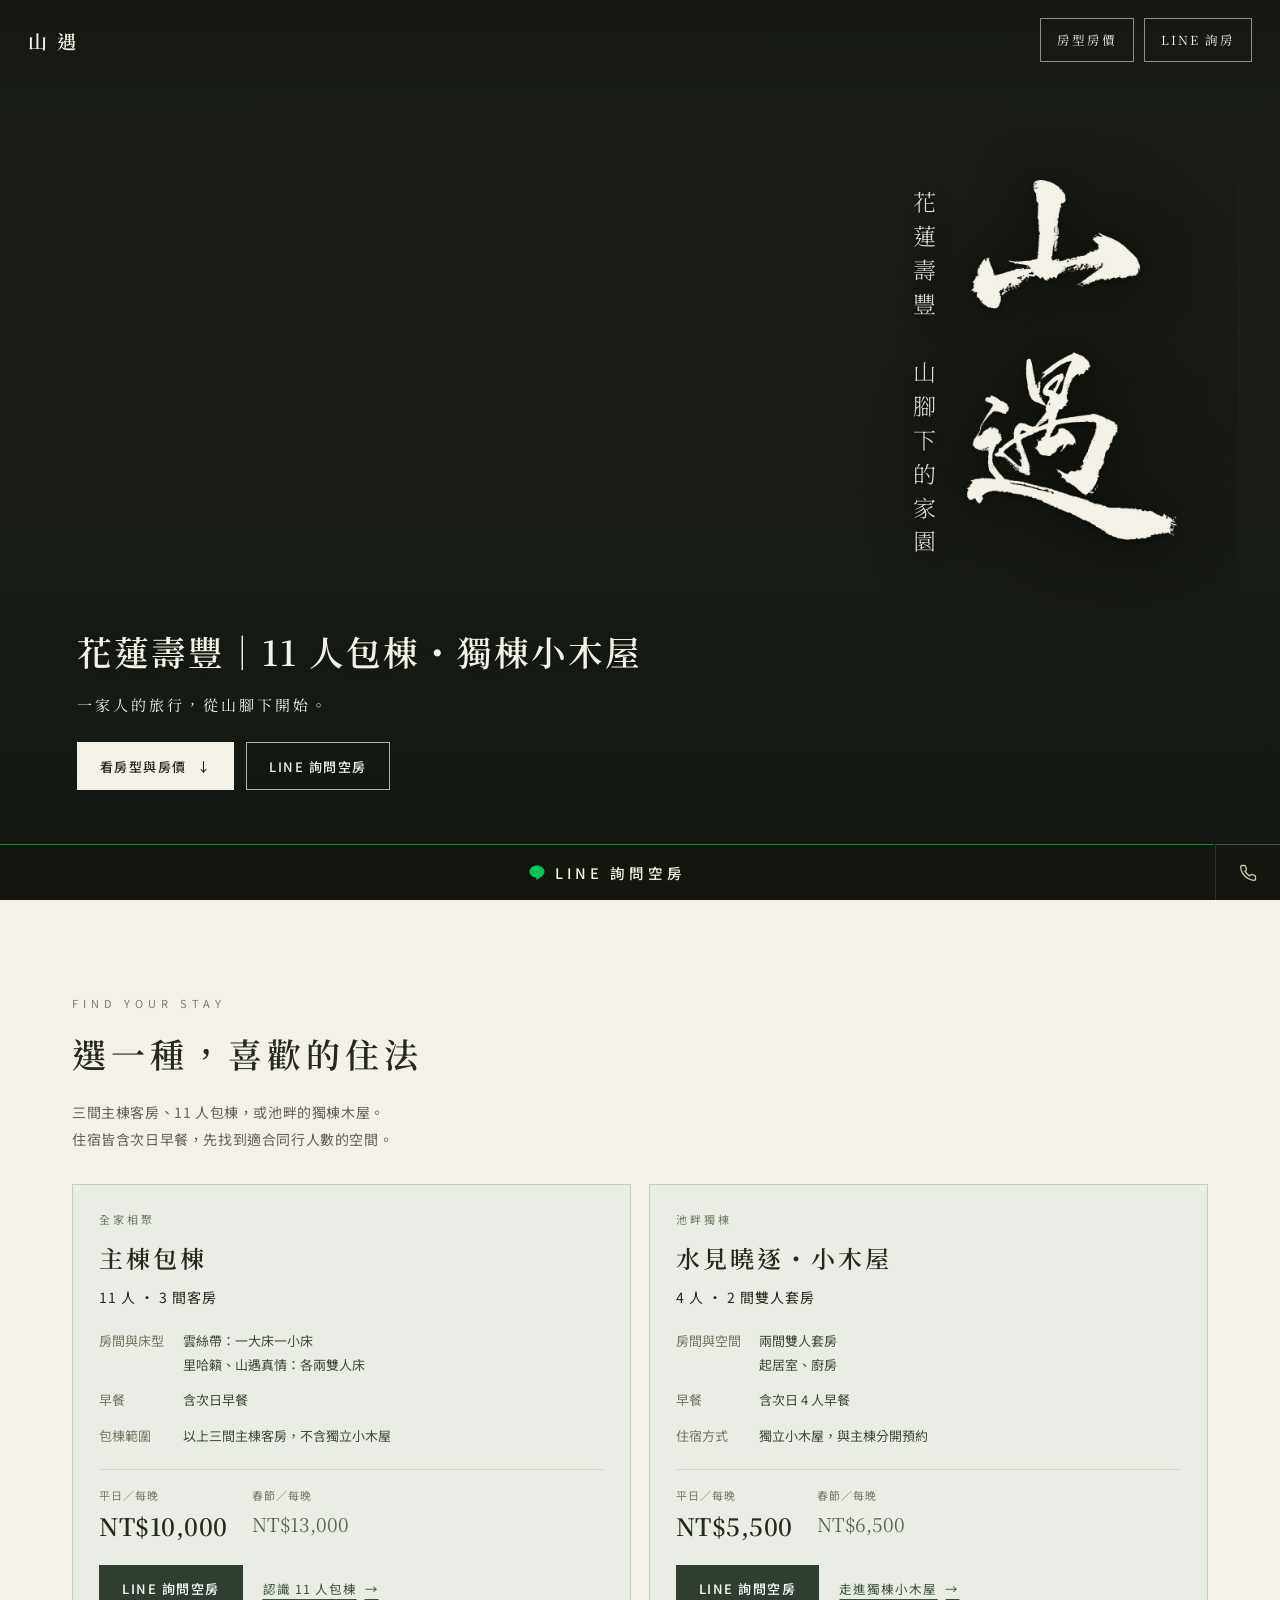
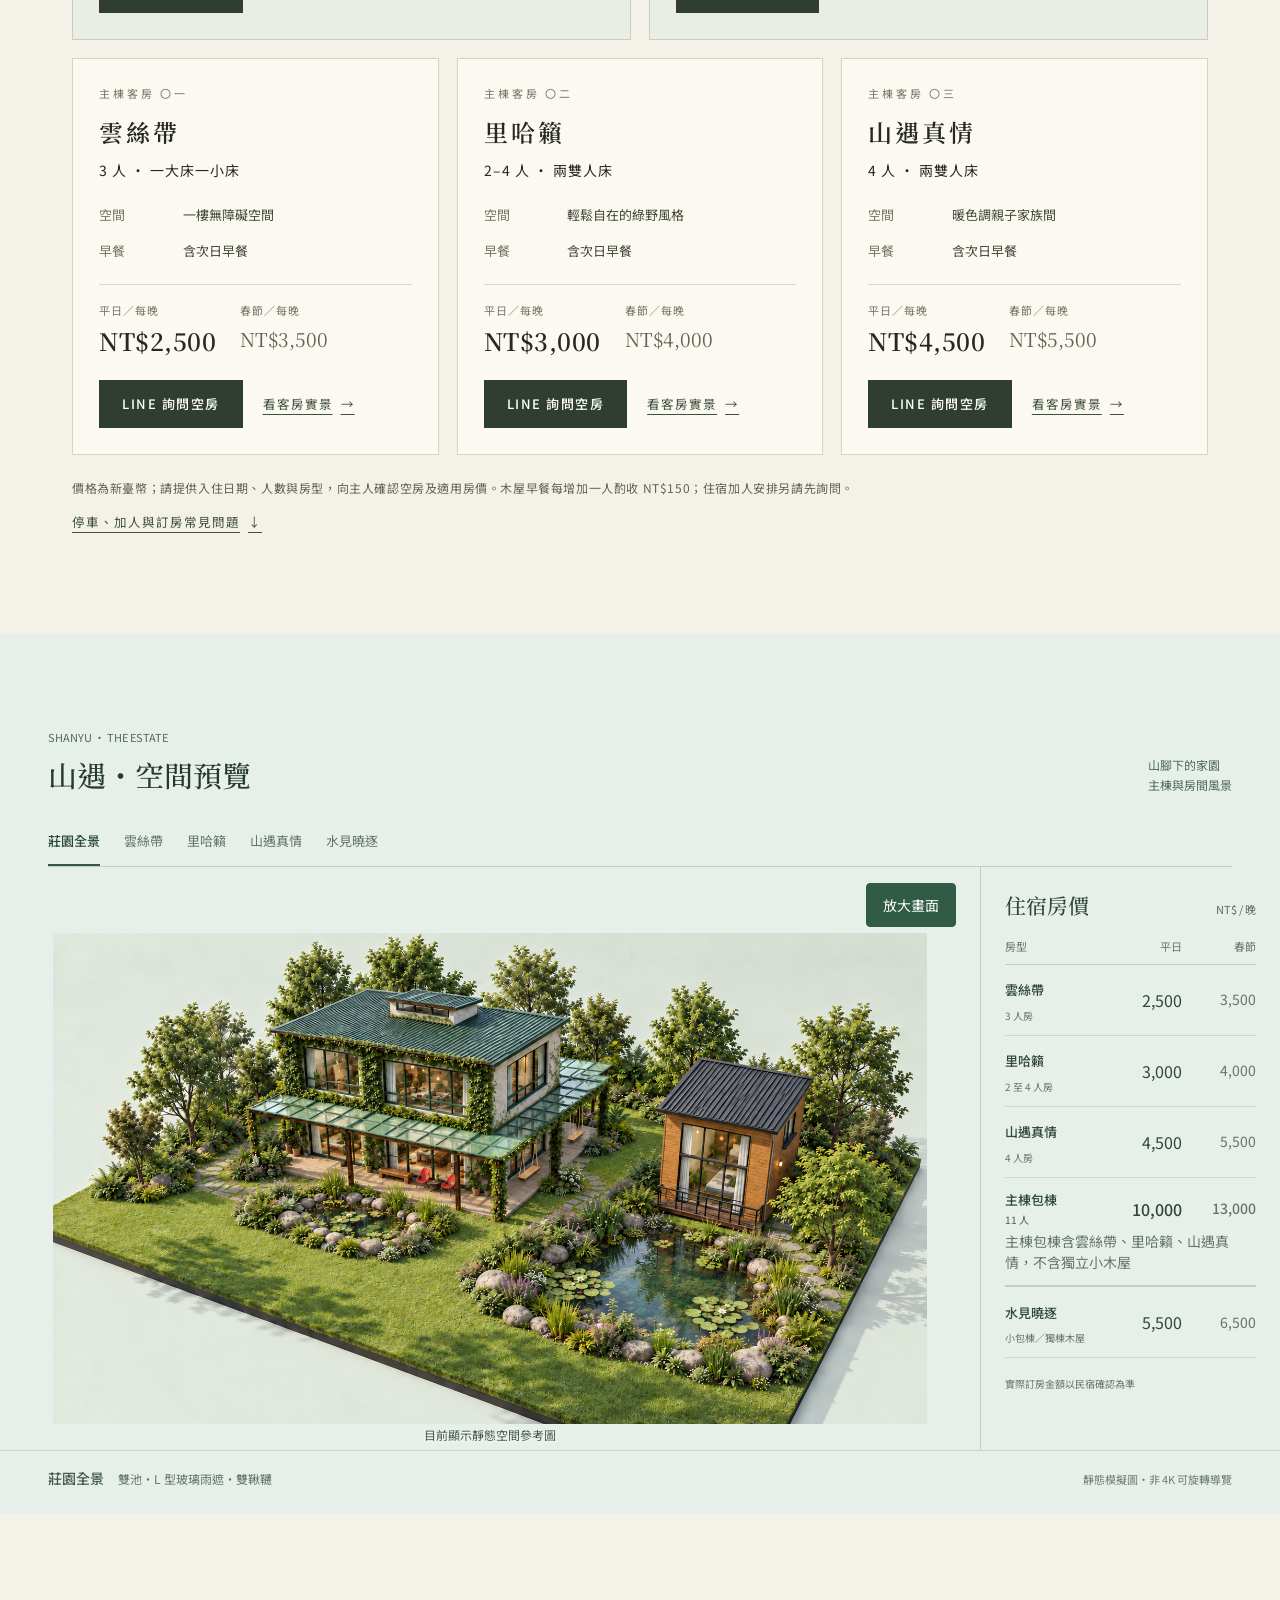
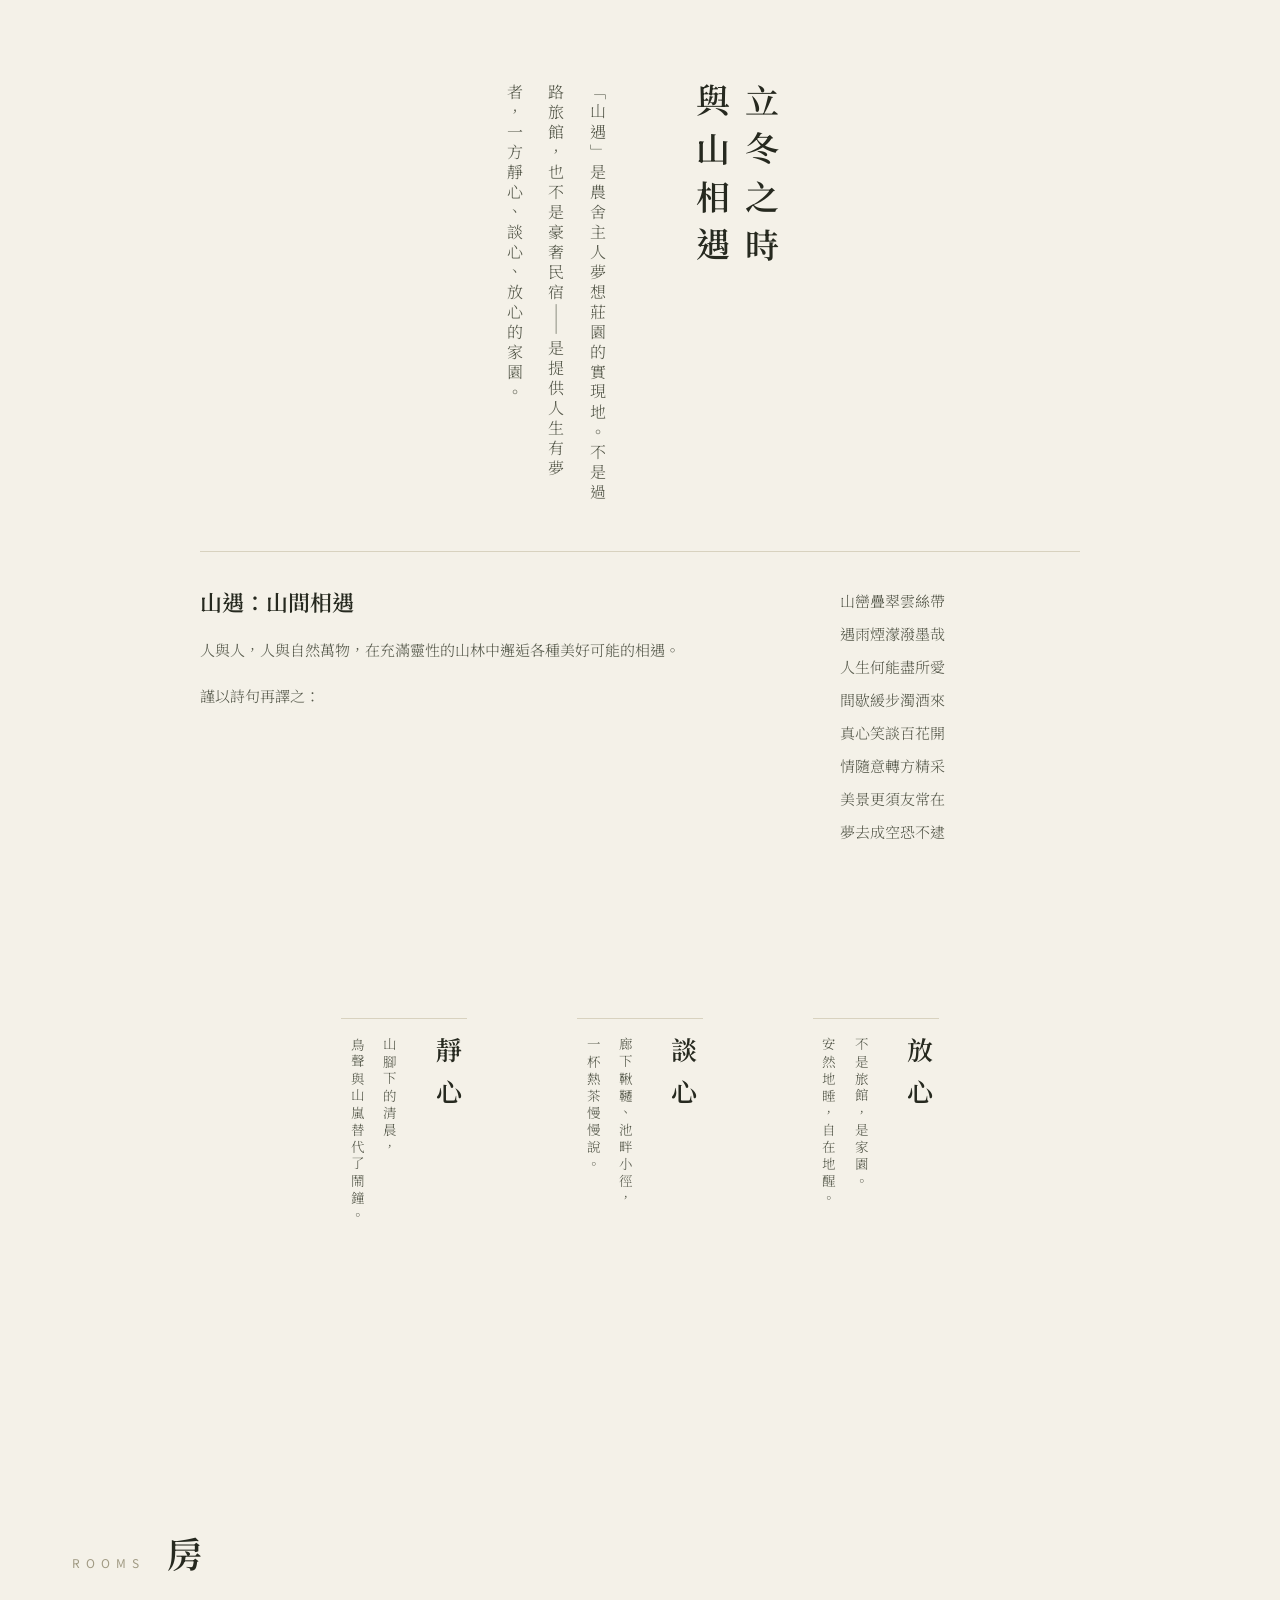
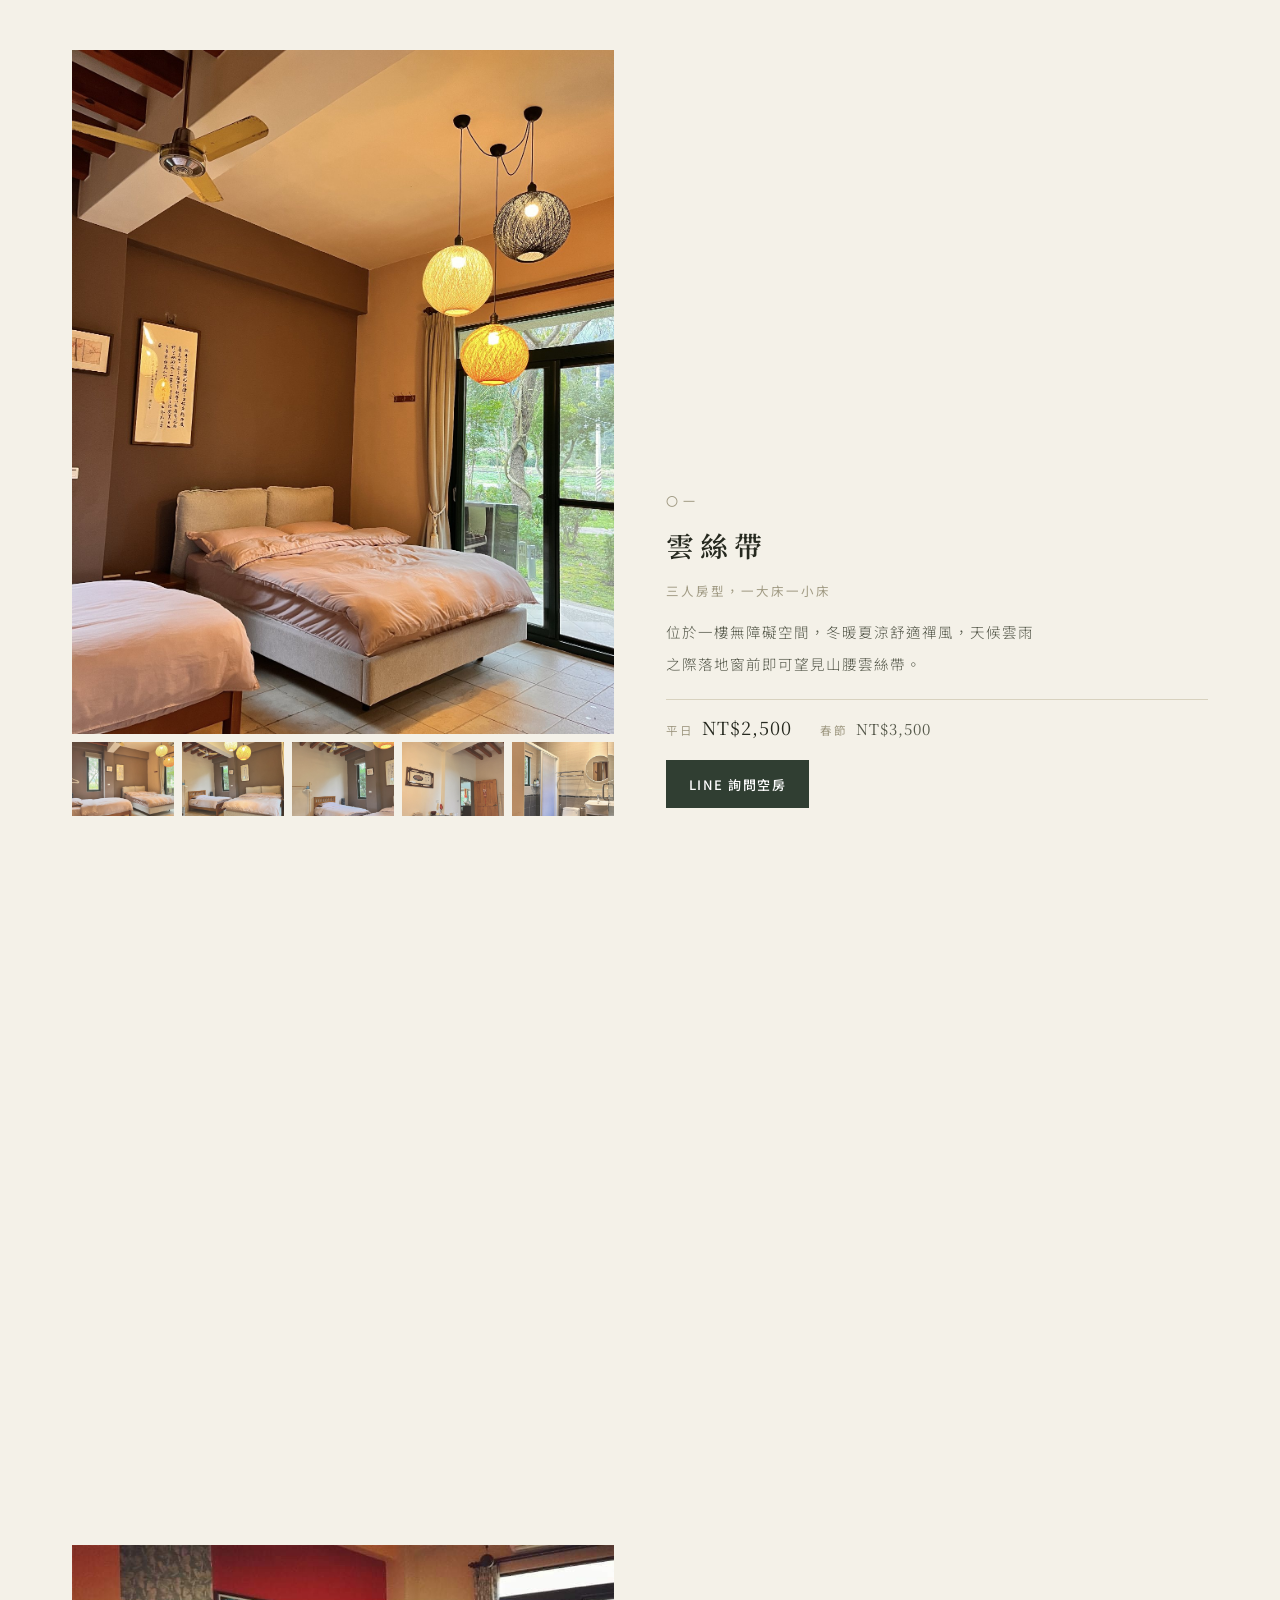
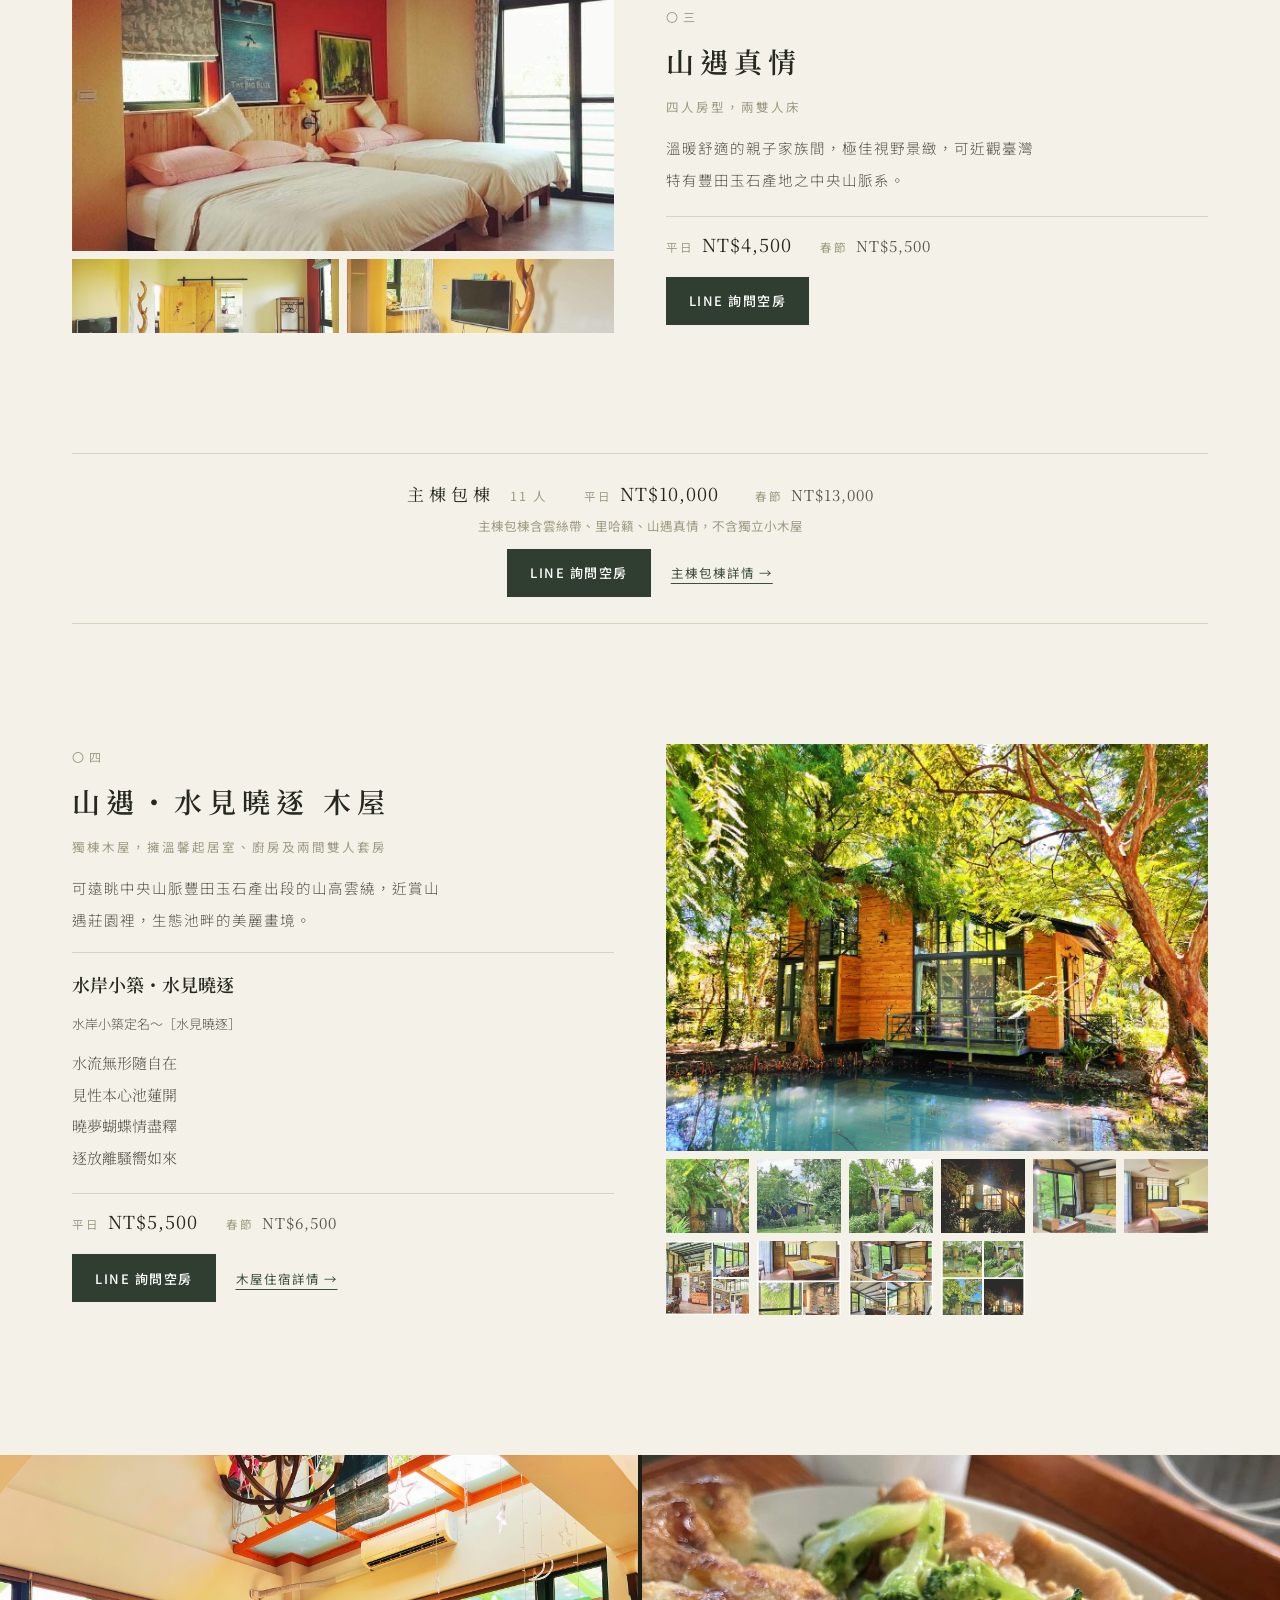
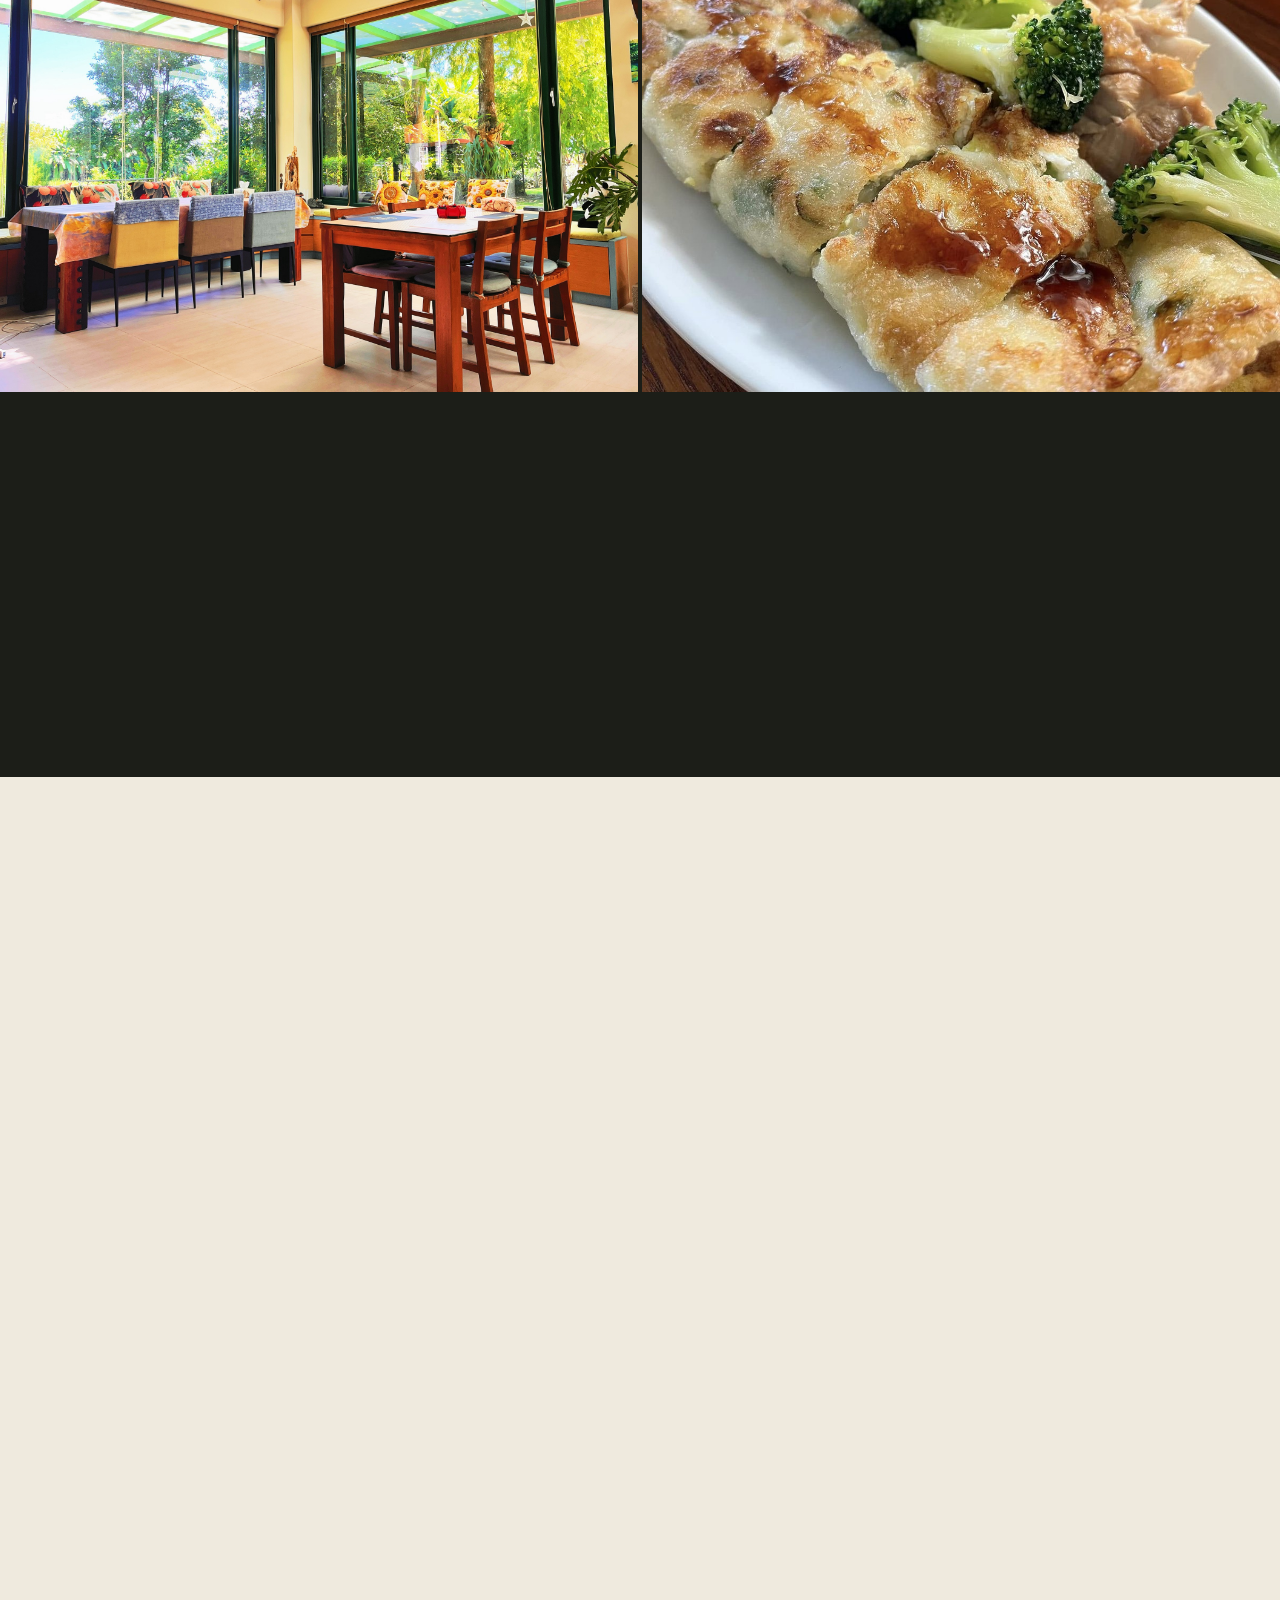
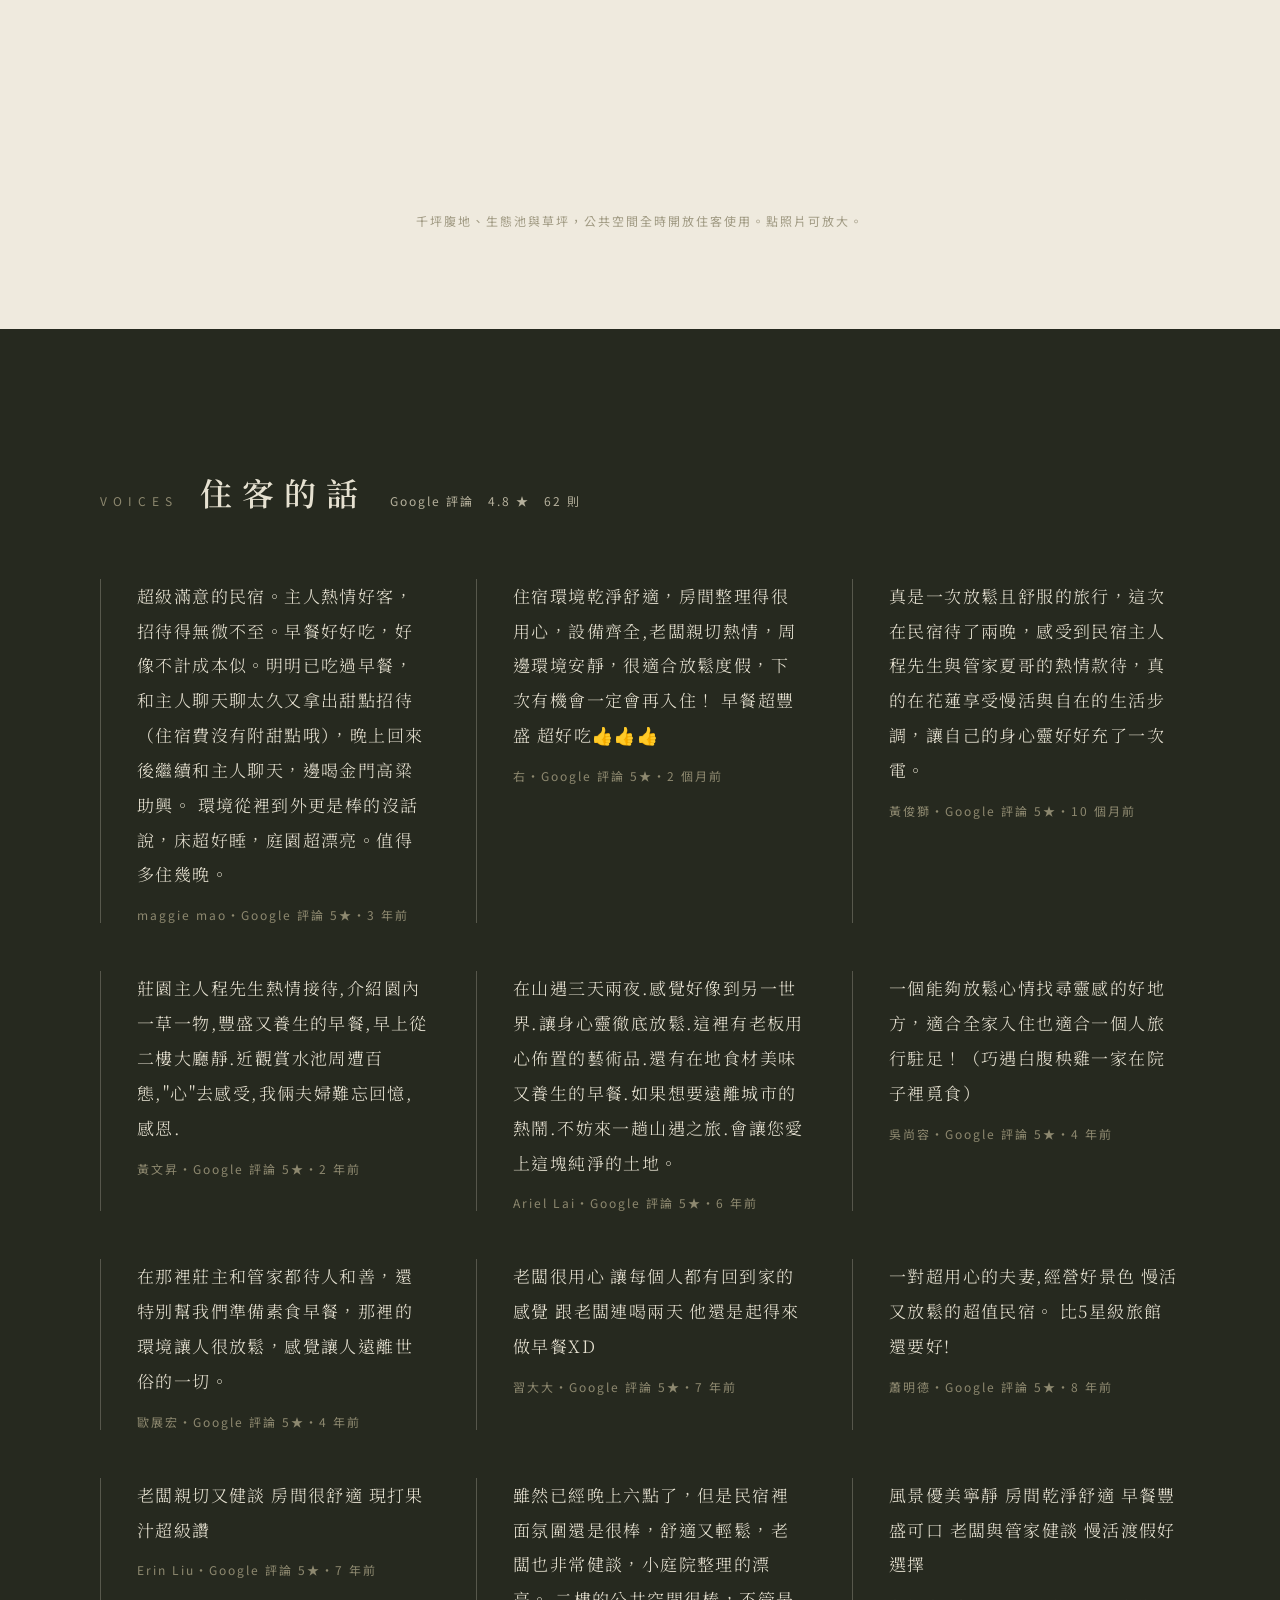
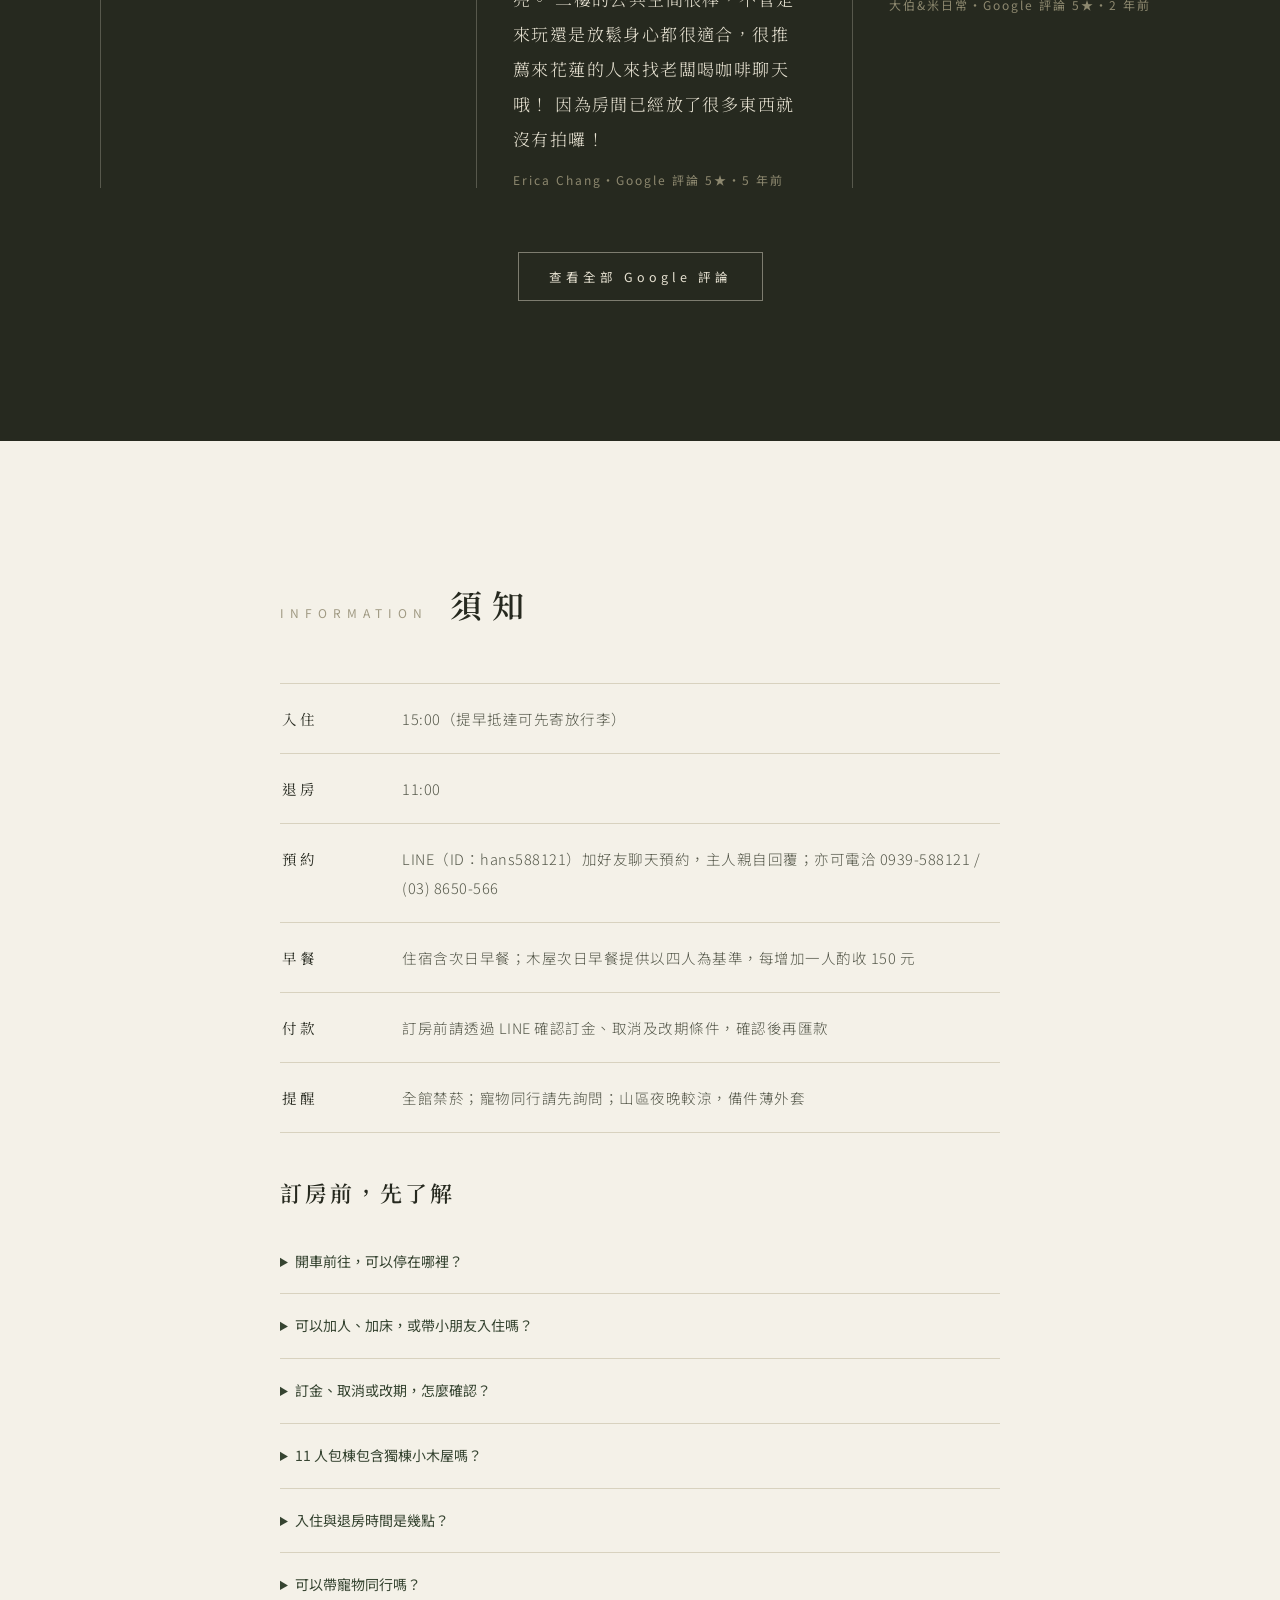
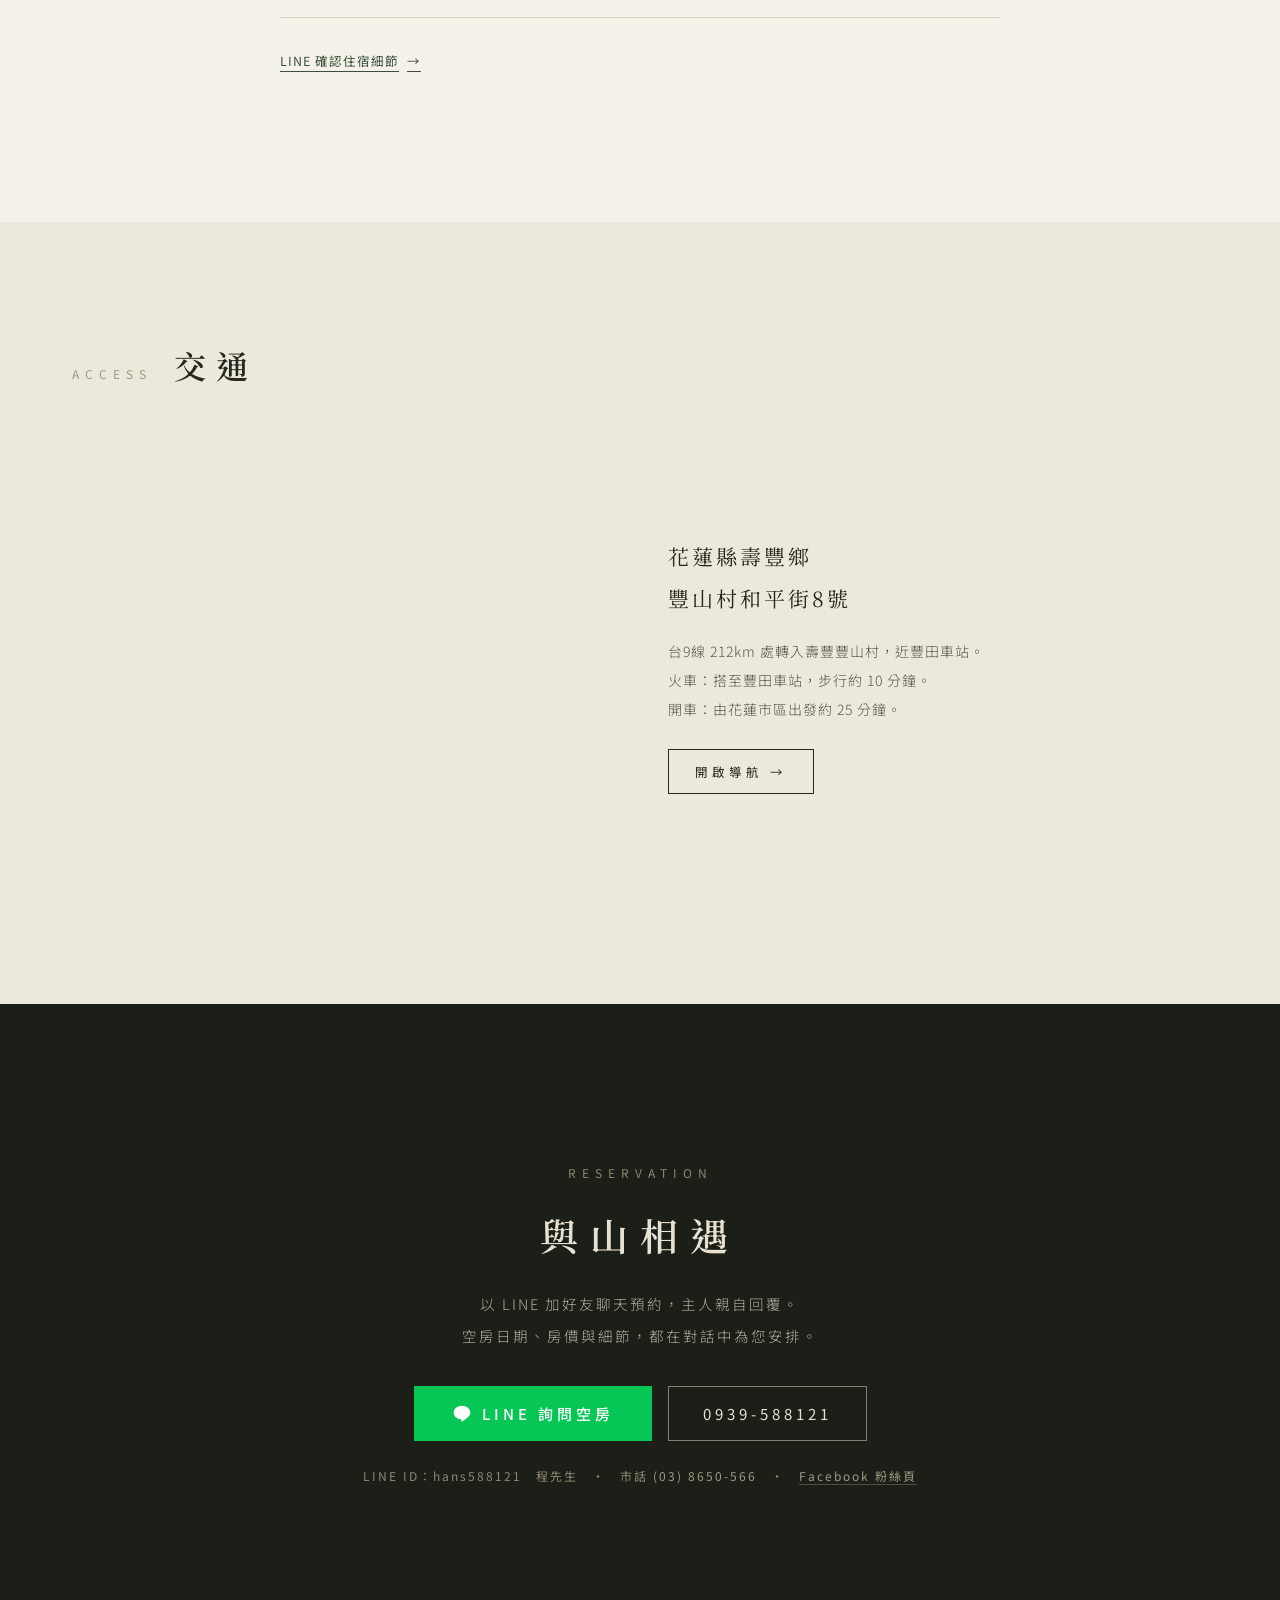
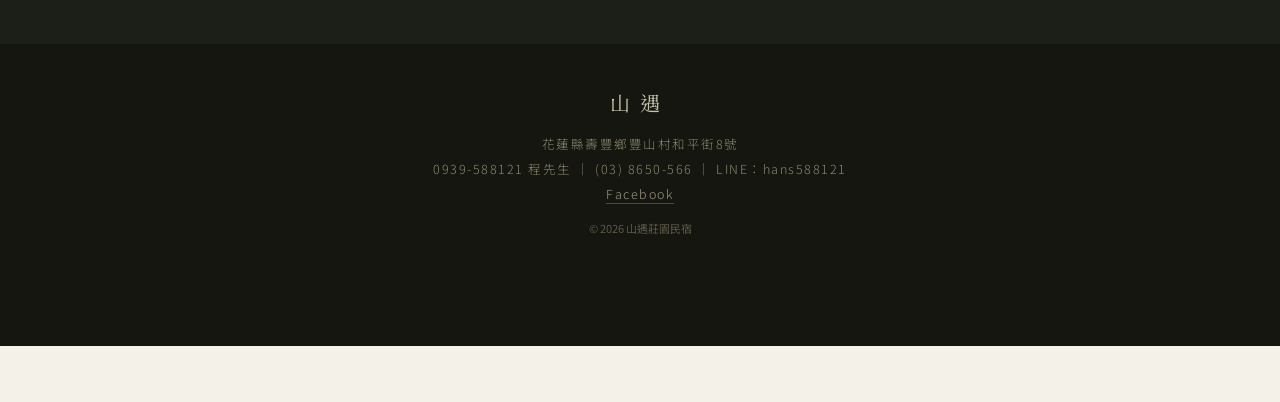
==== commit e048d149: "Improve stay selection and add search landing pages" ====
--- a/index.html
+++ b/index.html
@@ -396,15 +396,21 @@
 }
 </style>
 <link rel="stylesheet" href="tour.css?v=20260911-solid3d1">
+<link rel="stylesheet" href="homepage-conversion.css?v=20260920">
+<script src="analytics-config.js" defer></script>
+<script src="analytics.js" defer></script>
 <script type="importmap">{"imports":{"three":"https://cdn.jsdelivr.net/npm/three@0.169.0/build/three.module.js","three/addons/":"https://cdn.jsdelivr.net/npm/three@0.169.0/examples/jsm/"}}</script>
 </head>
 <body>
 
 <div class="splash" aria-hidden="true"><div class="mark">山遇</div></div>
 
-<nav class="nav">
+<nav class="nav" aria-label="主要導覽">
   <div class="brand">山遇</div>
-  <a href="#reserve">預 約</a>
+  <div class="nav-links">
+    <a href="#room-options" data-track="room_select" data-room="all" data-placement="nav">房型房價</a>
+    <a href="https://line.me/ti/p/~hans588121" target="_blank" rel="noopener" data-track="line_click" data-room="all" data-placement="nav">LINE 詢房</a>
+  </div>
 </nav>
 
 <header class="hero">
@@ -420,11 +426,75 @@
     <div class="sub">花蓮壽豐　山腳下的家園</div>
     <h1><img src="assets/logo/shanyu-calligraphy-light.png" alt="山遇" width="520" height="890" fetchpriority="high"></h1>
   </div>
-  <div class="scroll-hint">
-    <div class="word">SCROLL</div>
-    <div class="line"></div>
+  <div class="hero-offer">
+    <p class="hero-location">花蓮壽豐｜<span>11 人包棟</span>・<span>獨棟小木屋</span></p>
+    <p class="hero-welcome">一家人的旅行，從山腳下開始。</p>
+    <div class="hero-actions">
+      <a class="stay-button stay-button-light" href="#room-options" data-track="room_select" data-room="all" data-placement="hero">看房型與房價 <span aria-hidden="true">↓</span></a>
+      <a class="stay-button stay-button-outline" href="https://line.me/ti/p/~hans588121" target="_blank" rel="noopener" data-track="line_click" data-room="all" data-placement="hero">LINE 詢問空房</a>
+    </div>
   </div>
 </header>
+
+<section class="stay-options" id="room-options" aria-labelledby="stay-options-title">
+  <div class="stay-heading">
+    <span class="en">FIND YOUR STAY</span>
+    <h2 id="stay-options-title">選一種，喜歡的住法</h2>
+    <p>三間主棟客房、11 人包棟，或池畔的獨棟木屋。<br>住宿皆含次日早餐，先找到適合同行人數的空間。</p>
+  </div>
+  <div class="stay-grid">
+    <article class="stay-card stay-featured" data-placement="comparison" data-room-view="main-building">
+      <div class="stay-label">全家相聚</div>
+      <h3>主棟包棟</h3>
+      <p class="stay-capacity">11 人 · 3 間客房</p>
+      <dl class="stay-facts">
+        <div><dt>房間與床型</dt><dd>雲絲帶：一大床一小床<br>里哈籟、山遇真情：各兩雙人床</dd></div>
+        <div><dt>早餐</dt><dd>含次日早餐</dd></div>
+        <div><dt>包棟範圍</dt><dd>以上三間主棟客房，不含獨立小木屋</dd></div>
+      </dl>
+      <div class="stay-rates"><p><span>平日／每晚</span><strong>NT$10,000</strong></p><p><span>春節／每晚</span><b>NT$13,000</b></p></div>
+      <div class="stay-card-actions"><a class="stay-button" href="https://line.me/ti/p/~hans588121" target="_blank" rel="noopener" data-track="line_click" data-room="main-building" data-placement="comparison" aria-label="LINE 詢問主棟包棟空房">LINE 詢問空房</a><a class="stay-detail" href="main-building.html" data-track="room_select" data-room="main-building" data-placement="comparison">認識 11 人包棟 <span aria-hidden="true">→</span></a></div>
+    </article>
+    <article class="stay-card stay-featured" data-placement="comparison" data-room-view="cabin">
+      <div class="stay-label">池畔獨棟</div>
+      <h3>水見曉逐・小木屋</h3>
+      <p class="stay-capacity">4 人 · 2 間雙人套房</p>
+      <dl class="stay-facts">
+        <div><dt>房間與空間</dt><dd>兩間雙人套房<br>起居室、廚房</dd></div>
+        <div><dt>早餐</dt><dd>含次日 4 人早餐</dd></div>
+        <div><dt>住宿方式</dt><dd>獨立小木屋，與主棟分開預約</dd></div>
+      </dl>
+      <div class="stay-rates"><p><span>平日／每晚</span><strong>NT$5,500</strong></p><p><span>春節／每晚</span><b>NT$6,500</b></p></div>
+      <div class="stay-card-actions"><a class="stay-button" href="https://line.me/ti/p/~hans588121" target="_blank" rel="noopener" data-track="line_click" data-room="cabin" data-placement="comparison" aria-label="LINE 詢問水見曉逐小木屋空房">LINE 詢問空房</a><a class="stay-detail" href="cabin.html" data-track="room_select" data-room="cabin" data-placement="comparison">走進獨棟小木屋 <span aria-hidden="true">→</span></a></div>
+    </article>
+    <article class="stay-card" data-placement="comparison" data-room-view="yunsidai">
+      <div class="stay-label">主棟客房 〇一</div>
+      <h3>雲絲帶</h3>
+      <p class="stay-capacity">3 人 · 一大床一小床</p>
+      <dl class="stay-facts"><div><dt>空間</dt><dd>一樓無障礙空間</dd></div><div><dt>早餐</dt><dd>含次日早餐</dd></div></dl>
+      <div class="stay-rates"><p><span>平日／每晚</span><strong>NT$2,500</strong></p><p><span>春節／每晚</span><b>NT$3,500</b></p></div>
+      <div class="stay-card-actions"><a class="stay-button" href="https://line.me/ti/p/~hans588121" target="_blank" rel="noopener" data-track="line_click" data-room="yunsidai" data-placement="comparison" aria-label="LINE 詢問雲絲帶空房">LINE 詢問空房</a><a class="stay-detail" href="#room-yunsidai" data-track="room_select" data-room="yunsidai" data-placement="comparison">看客房實景 <span aria-hidden="true">→</span></a></div>
+    </article>
+    <article class="stay-card" data-placement="comparison" data-room-view="lihalai">
+      <div class="stay-label">主棟客房 〇二</div>
+      <h3>里哈籟</h3>
+      <p class="stay-capacity">2–4 人 · 兩雙人床</p>
+      <dl class="stay-facts"><div><dt>空間</dt><dd>輕鬆自在的綠野風格</dd></div><div><dt>早餐</dt><dd>含次日早餐</dd></div></dl>
+      <div class="stay-rates"><p><span>平日／每晚</span><strong>NT$3,000</strong></p><p><span>春節／每晚</span><b>NT$4,000</b></p></div>
+      <div class="stay-card-actions"><a class="stay-button" href="https://line.me/ti/p/~hans588121" target="_blank" rel="noopener" data-track="line_click" data-room="lihalai" data-placement="comparison" aria-label="LINE 詢問里哈籟空房">LINE 詢問空房</a><a class="stay-detail" href="#room-lihalai" data-track="room_select" data-room="lihalai" data-placement="comparison">看客房實景 <span aria-hidden="true">→</span></a></div>
+    </article>
+    <article class="stay-card" data-placement="comparison" data-room-view="zhenqing">
+      <div class="stay-label">主棟客房 〇三</div>
+      <h3>山遇真情</h3>
+      <p class="stay-capacity">4 人 · 兩雙人床</p>
+      <dl class="stay-facts"><div><dt>空間</dt><dd>暖色調親子家族間</dd></div><div><dt>早餐</dt><dd>含次日早餐</dd></div></dl>
+      <div class="stay-rates"><p><span>平日／每晚</span><strong>NT$4,500</strong></p><p><span>春節／每晚</span><b>NT$5,500</b></p></div>
+      <div class="stay-card-actions"><a class="stay-button" href="https://line.me/ti/p/~hans588121" target="_blank" rel="noopener" data-track="line_click" data-room="zhenqing" data-placement="comparison" aria-label="LINE 詢問山遇真情空房">LINE 詢問空房</a><a class="stay-detail" href="#room-zhenqing" data-track="room_select" data-room="zhenqing" data-placement="comparison">看客房實景 <span aria-hidden="true">→</span></a></div>
+    </article>
+  </div>
+  <p class="stay-note">價格為新臺幣；請提供入住日期、人數與房型，向主人確認空房及適用房價。木屋早餐每增加一人酌收 NT$150；住宿加人安排另請先詢問。</p>
+  <a class="stay-detail" href="#booking-faq">停車、加人與訂房常見問題 <span aria-hidden="true">↓</span></a>
+</section>
 
 <section class="hero3d home-tour tour-guest" id="hero3d" aria-label="山遇莊園立體導覽">
   <header class="tour-head">
@@ -510,14 +580,14 @@
   </div>
 </section>
 
-<section class="rooms">
+<section class="rooms" id="rooms">
   <div class="sec-head" data-reveal>
     <div class="en">ROOMS</div>
     <h2>房</h2>
   </div>
   <div class="room-list">
 
-    <article class="room" data-reveal>
+    <article class="room" data-reveal id="room-yunsidai" data-placement="room-card" data-room-view="yunsidai">
       <div class="room-photo room-gallery" data-gallery="yunsidai">
         <button class="ph-main" type="button" data-src="assets/room-yunsidai.jpg" aria-label="放大檢視雲絲帶房——一大床一小床禪風房"><img src="assets/room-yunsidai.jpg" alt="雲絲帶房——一大床一小床，落地窗外庭園綠意" loading="lazy" width="1320" height="1665"><span class="ph-zoom" aria-hidden="true">＋</span></button>
         <div class="ph-thumbs">
@@ -537,10 +607,11 @@
           <div class="price"><span class="label">平日</span><span class="wk">NT$2,500</span></div>
           <div class="price"><span class="label">春節</span><span class="cny">NT$3,500</span></div>
         </div>
+        <div class="room-actions"><a class="stay-button" href="https://line.me/ti/p/~hans588121" target="_blank" rel="noopener" data-track="line_click" data-room="yunsidai" data-placement="room-card" aria-label="LINE 詢問雲絲帶空房">LINE 詢問空房</a></div>
       </div>
     </article>
 
-    <article class="room alt" data-reveal>
+    <article class="room alt" data-reveal id="room-lihalai" data-placement="room-card" data-room-view="lihalai">
       <div class="room-photo room-gallery" data-gallery="lihalai">
         <button class="ph-main" type="button" data-src="assets/room-lihalai.jpg" aria-label="放大檢視里哈籟房——綠野風格山景房"><img src="assets/room-lihalai.jpg" alt="里哈籟房——兩雙人床通鋪，窗外中央山脈" loading="lazy" width="945" height="709"><span class="ph-zoom" aria-hidden="true">＋</span></button>
         <div class="ph-thumbs">
@@ -557,10 +628,11 @@
           <div class="price"><span class="label">平日</span><span class="wk">NT$3,000</span></div>
           <div class="price"><span class="label">春節</span><span class="cny">NT$4,000</span></div>
         </div>
+        <div class="room-actions"><a class="stay-button" href="https://line.me/ti/p/~hans588121" target="_blank" rel="noopener" data-track="line_click" data-room="lihalai" data-placement="room-card" aria-label="LINE 詢問里哈籟空房">LINE 詢問空房</a></div>
       </div>
     </article>
 
-    <article class="room" data-reveal>
+    <article class="room" data-reveal id="room-zhenqing" data-placement="room-card" data-room-view="zhenqing">
       <div class="room-photo room-gallery" data-gallery="zhenqing">
         <button class="ph-main" type="button" data-src="assets/room-zhenqing.jpg" aria-label="放大檢視山遇真情房——暖色調親子家族房"><img src="assets/room-zhenqing.jpg" alt="山遇真情房——兩雙人床，紅牆與落地窗山景" loading="lazy" width="810" height="456"><span class="ph-zoom" aria-hidden="true">＋</span></button>
         <div class="ph-thumbs">
@@ -577,17 +649,19 @@
           <div class="price"><span class="label">平日</span><span class="wk">NT$4,500</span></div>
           <div class="price"><span class="label">春節</span><span class="cny">NT$5,500</span></div>
         </div>
+        <div class="room-actions"><a class="stay-button" href="https://line.me/ti/p/~hans588121" target="_blank" rel="noopener" data-track="line_click" data-room="zhenqing" data-placement="room-card" aria-label="LINE 詢問山遇真情空房">LINE 詢問空房</a></div>
       </div>
     </article>
 
-    <div class="whole-house" data-reveal>
+    <div class="whole-house" data-reveal id="room-main-building" data-placement="room-card" data-room-view="main-building">
       <div class="name">主棟包棟<span>　11 人</span></div>
       <div class="price"><span class="label">平日</span><span class="wk">NT$10,000</span></div>
       <div class="price"><span class="label">春節</span><span class="cny">NT$13,000</span></div>
       <p class="room-cap">主棟包棟含雲絲帶、里哈籟、山遇真情，不含獨立小木屋</p>
-    </div>
-
-    <article class="room alt room-cabin" data-reveal>
+      <div class="room-actions"><a class="stay-button" href="https://line.me/ti/p/~hans588121" target="_blank" rel="noopener" data-track="line_click" data-room="main-building" data-placement="room-card" aria-label="LINE 詢問主棟包棟空房">LINE 詢問空房</a><a class="stay-detail" href="main-building.html" data-track="room_select" data-room="main-building" data-placement="room-card">主棟包棟詳情 →</a></div>
+    </div>
+
+    <article class="room alt room-cabin" data-reveal id="room-cabin" data-placement="room-card" data-room-view="cabin">
       <div class="room-photo room-gallery" data-gallery="cabin">
         <button class="ph-main" type="button" data-src="assets/gallery-hd-20260916/cabin-pond.jpg" aria-label="放大檢視水見曉逐木屋白天外觀，雙層玻璃窗與池畔倒影"><img src="assets/gallery-hd-20260916/cabin-pond.jpg" alt="水見曉逐木屋白天外觀，雙層玻璃窗與池畔倒影" loading="lazy" width="2364" height="1774"><span class="ph-zoom" aria-hidden="true">＋</span></button>
         <div class="ph-thumbs">
@@ -620,6 +694,7 @@
           <div class="price"><span class="label">平日</span><span class="wk">NT$5,500</span></div>
           <div class="price"><span class="label">春節</span><span class="cny">NT$6,500</span></div>
         </div>
+        <div class="room-actions"><a class="stay-button" href="https://line.me/ti/p/~hans588121" target="_blank" rel="noopener" data-track="line_click" data-room="cabin" data-placement="room-card" aria-label="LINE 詢問水見曉逐空房">LINE 詢問空房</a> <a class="stay-detail" href="cabin.html" data-track="room_select" data-room="cabin" data-placement="room-card">木屋住宿詳情 →</a></div>
       </div>
     </article>
 
@@ -733,9 +808,19 @@
     <div class="info-row"><dt>退房</dt><dd>11:00</dd></div>
     <div class="info-row"><dt>預約</dt><dd>LINE（ID：hans588121）加好友聊天預約，主人親自回覆；亦可電洽 <span class="nowrap">0939-588121</span> / <span class="nowrap">(03) 8650-566</span></dd></div>
     <div class="info-row"><dt>早餐</dt><dd>住宿含次日早餐；木屋次日早餐提供以四人為基準，每增加一人酌收 150 元</dd></div>
-    <div class="info-row"><dt>付款</dt><dd>訂金與付款細節，請於 LINE 上與主人確認</dd></div>
+    <div class="info-row"><dt>付款</dt><dd>訂房前請透過 LINE 確認訂金、取消及改期條件，確認後再匯款</dd></div>
     <div class="info-row"><dt>提醒</dt><dd>全館禁菸；寵物同行請先詢問；山區夜晚較涼，備件薄外套</dd></div>
   </dl>
+  <div class="booking-faq" id="booking-faq">
+    <h3>訂房前，先了解</h3>
+    <details><summary>開車前往，可以停在哪裡？</summary><p>民宿庭院空地或門口可停車。請在預約時告知車輛數，向主人確認當日停放安排。</p></details>
+    <details><summary>可以加人、加床，或帶小朋友入住嗎？</summary><p>請提供成人、小朋友的人數與年齡，並說明是否需要加床，由主人確認適合房型、可用安排與費用。木屋額外早餐每人 NT$150 為早餐費，住宿加人費用須另行確認。</p></details>
+    <details><summary>訂金、取消或改期，怎麼確認？</summary><p>訂房前請透過 LINE 確認訂金金額、付款期限，以及取消／改期條件；確認後再匯款。請保留主人回覆的訂房內容與條件，方便後續核對。</p></details>
+    <details><summary>11 人包棟包含獨棟小木屋嗎？</summary><p>主棟包棟含雲絲帶、里哈籟、山遇真情三間客房，標準入住 11 人，不含水見曉逐獨棟小木屋；木屋須另行預約。</p></details>
+    <details><summary>入住與退房時間是幾點？</summary><p>15:00 入住，翌日 11:00 退房。提早抵達可先寄放行李；如有其他時間安排，請提前與主人確認。</p></details>
+    <details><summary>可以帶寵物同行嗎？</summary><p>寵物同行請先詢問，預約前與主人確認是否能接待及相關安排。</p></details>
+    <a class="stay-detail" href="https://line.me/ti/p/~hans588121" target="_blank" rel="noopener" data-track="line_click" data-room="all" data-placement="faq">LINE 確認住宿細節 <span aria-hidden="true">→</span></a>
+  </div>
 </section>
 
 <section class="access">
@@ -761,13 +846,13 @@
     <h2>與山相遇</h2>
     <p class="lead">以 LINE 加好友聊天預約，主人親自回覆。<br>空房日期、房價與細節，都在對話中為您安排。</p>
     <div class="reserve-btns">
-      <a class="btn-line" href="https://line.me/ti/p/~hans588121" target="_blank" rel="noopener">
+      <a class="btn-line" data-track="line_click" data-room="all" data-placement="footer" href="https://line.me/ti/p/~hans588121" target="_blank" rel="noopener">
         <svg width="20" height="20" viewBox="0 0 24 24" fill="currentColor" aria-hidden="true"><path d="M12 2C6.48 2 2 5.64 2 10.13c0 4.02 3.55 7.39 8.35 8.03.33.07.77.22.88.5.1.26.07.66.03.92l-.14.85c-.04.26-.2 1.01.89.55 1.09-.46 5.87-3.46 8.01-5.92C21.5 13.4 22 11.83 22 10.13 22 5.64 17.52 2 12 2z"/></svg>
-        LINE 預約
+        LINE 詢問空房
       </a>
-      <a class="btn-tel" href="tel:0939588121">0939-588121</a>
-    </div>
-    <div class="fine">LINE ID：hans588121　程先生　·　市話 <a class="nowrap" href="tel:038650566">(03) 8650-566</a>　·　<a class="fb" href="https://www.facebook.com/shanyu2015" target="_blank" rel="noopener">Facebook 粉絲頁</a></div>
+      <a class="btn-tel" data-track="phone_click" data-room="all" data-placement="footer" href="tel:0939588121">0939-588121</a>
+    </div>
+    <div class="fine">LINE ID：hans588121　程先生　·　市話 <a class="nowrap" data-track="phone_click" data-room="all" data-placement="footer" href="tel:038650566">(03) 8650-566</a>　·　<a class="fb" href="https://www.facebook.com/shanyu2015" target="_blank" rel="noopener">Facebook 粉絲頁</a></div>
   </div>
 </section>
 
@@ -778,11 +863,11 @@
 </footer>
 
 <div class="sticky-bar">
-  <a class="line" href="https://line.me/ti/p/~hans588121" target="_blank" rel="noopener">
+  <a class="line" data-track="line_click" data-room="all" data-placement="sticky" href="https://line.me/ti/p/~hans588121" target="_blank" rel="noopener">
     <svg width="18" height="18" viewBox="0 0 24 24" fill="#06c755" aria-hidden="true"><path d="M12 2C6.48 2 2 5.64 2 10.13c0 4.02 3.55 7.39 8.35 8.03.33.07.77.22.88.5.1.26.07.66.03.92l-.14.85c-.04.26-.2 1.01.89.55 1.09-.46 5.87-3.46 8.01-5.92C21.5 13.4 22 11.83 22 10.13 22 5.64 17.52 2 12 2z"/></svg>
-    LINE 預約
+    LINE 詢問空房
   </a>
-  <a class="tel" href="tel:0939588121" aria-label="撥打電話">
+  <a class="tel" data-track="phone_click" data-room="all" data-placement="sticky" href="tel:0939588121" aria-label="撥打電話">
     <svg width="18" height="18" viewBox="0 0 24 24" fill="none" stroke="currentColor" stroke-width="1.8" stroke-linecap="round" aria-hidden="true"><path d="M22 16.92v3a2 2 0 0 1-2.18 2 19.79 19.79 0 0 1-8.63-3.07 19.5 19.5 0 0 1-6-6 19.79 19.79 0 0 1-3.07-8.67A2 2 0 0 1 4.11 2h3a2 2 0 0 1 2 1.72c.127.96.361 1.903.7 2.81a2 2 0 0 1-.45 2.11L8.09 9.91a16 16 0 0 0 6 6l1.27-1.27a2 2 0 0 1 2.11-.45c.907.339 1.85.573 2.81.7A2 2 0 0 1 22 16.92z"/></svg>
   </a>
 </div>
@@ -815,6 +900,7 @@
   var zones = [].slice.call(document.querySelectorAll('.hero, .breakfast'));
   var tour = document.querySelector('.home-tour');
   function navShade() {
+    nav.classList.toggle('scrolled', window.scrollY > 36);
     var mid = nav.offsetHeight * 0.55;
     var over = zones.some(function (el) {
       var r = el.getBoundingClientRect();
--- a/homepage-conversion.css
+++ b/homepage-conversion.css
@@ -0,0 +1,84 @@
+/* Clear booking choices, in the existing manor palette. */
+html{scroll-padding-top:0}
+.stay-options,.room,.whole-house,#rooms,#reserve,#booking-faq{scroll-margin-top:92px}
+.nav,.nav.on-tour{box-sizing:border-box;height:80px;padding:16px 28px;mix-blend-mode:normal;transition:background .25s,color .25s}
+.nav-links{display:flex;gap:10px;pointer-events:auto}
+.nav .nav-links a,.nav.on-tour .nav-links a{box-sizing:border-box;display:inline-flex;align-items:center;justify-content:center;min-height:44px;height:44px;padding:10px 16px;letter-spacing:2px}
+.nav.scrolled,.nav.on-tour{background:#f4f1e8;color:#26291f;border-bottom:1px solid #d8d2bf}
+.nav.scrolled a,.nav.on-tour a{color:#26291f;border-color:#8a8e7e}
+.nav.scrolled a:hover,.nav.on-tour a:hover{background:#e9e5d8;color:#26291f}
+.nav.scrolled::before,.nav.on-tour::before{opacity:0}
+.hero-shade{background:linear-gradient(0deg,rgba(16,23,16,.9),rgba(16,23,16,0) 65%),linear-gradient(180deg,rgba(16,23,16,.35),transparent 35%)}
+.hero-offer{position:absolute;left:clamp(28px,6vw,88px);right:28px;bottom:110px;max-width:900px;color:#f4f1e8}
+.hero-location{margin:0;font-size:clamp(22px,2.7vw,38px);line-height:1.6;font-weight:600;letter-spacing:2px;text-wrap:balance;text-shadow:0 2px 12px rgba(0,0,0,.3)}
+.hero-location span{white-space:nowrap}
+.hero-welcome{margin:12px 0 24px;font-size:15px;letter-spacing:3px;line-height:1.8}
+.hero-actions{display:flex;gap:12px;flex-wrap:wrap}
+.stay-button{box-sizing:border-box;display:inline-flex;align-items:center;justify-content:center;gap:10px;min-height:48px;padding:13px 22px;background:#303e32;color:#fff;font-family:'Noto Sans TC',sans-serif;font-size:13px;font-weight:500;letter-spacing:1.5px;border:1px solid #303e32;text-align:center}
+.stay-button:hover{background:#435345;color:#fff;border-color:#435345}
+.stay-button-light{background:#f4f1e8;border-color:#f4f1e8;color:#26291f}
+.stay-button-light:hover{background:#fff;border-color:#fff;color:#26291f}
+.stay-button-outline{background:rgba(16,23,16,.3);border-color:rgba(244,241,232,.7);color:#f4f1e8}
+.stay-button:focus-visible,.stay-detail:focus-visible,.nav a:focus-visible{outline:3px solid #ad8d4c;outline-offset:4px}
+.stay-options{padding:clamp(56px,7vw,96px) clamp(20px,6vw,72px);max-width:1320px;margin:auto}
+.stay-heading{margin-bottom:32px}
+.stay-heading .en{font-family:'Noto Sans TC',sans-serif;font-size:11px;letter-spacing:5px;color:#807b67}
+.stay-heading h2{margin:14px 0 18px;font-size:clamp(25px,4vw,34px);letter-spacing:5px;font-weight:600;line-height:1.6}
+.stay-heading p,.stay-note{font-family:'Noto Sans TC',sans-serif;color:#606454;font-size:14px;line-height:1.9;letter-spacing:.6px}
+.stay-grid{display:grid;grid-template-columns:repeat(6,minmax(0,1fr));gap:18px}
+.stay-card{grid-column:span 2;min-width:0;padding:26px;background:#fbf9f2;border:1px solid #d8d2bf;display:flex;flex-direction:column}
+.stay-featured{grid-column:span 3;background:#e9ede5;border-color:#c6cebf}
+.stay-label{font-family:'Noto Sans TC',sans-serif;font-size:11px;letter-spacing:3px;color:#707861}
+.stay-card h3{font-size:24px;letter-spacing:3px;line-height:1.6;margin:12px 0 8px;font-weight:600}
+.stay-capacity{margin:0 0 20px;font-family:'Noto Sans TC',sans-serif;font-size:14px;letter-spacing:1px;line-height:1.7}
+.stay-facts{display:flex;flex-direction:column;gap:12px;margin:0 0 22px;font-family:'Noto Sans TC',sans-serif;font-size:13px;line-height:1.8}
+.stay-facts>div{display:grid;grid-template-columns:5.5em minmax(0,1fr);gap:12px}
+.stay-facts dt{color:#737763}
+.stay-facts dd{margin:0;color:#424937}
+.stay-rates{border-top:1px solid #d3d8ca;padding-top:17px;margin-top:auto;display:flex;gap:24px;flex-wrap:wrap}
+.stay-rates p{margin:0;display:flex;flex-direction:column;gap:5px}
+.stay-rates span{font-family:'Noto Sans TC',sans-serif;font-size:11px;letter-spacing:1px;color:#737763}
+.stay-rates strong{font-size:24px;font-weight:600;letter-spacing:.5px}
+.stay-rates b{font-size:19px;font-weight:400;line-height:1.7;color:#5d644f}
+.stay-card-actions{display:flex;flex-wrap:wrap;align-items:center;gap:10px 20px;margin-top:22px}
+.stay-detail{display:inline-flex;align-items:center;gap:8px;min-height:44px;font-family:'Noto Sans TC',sans-serif;font-size:12.5px;letter-spacing:1px;color:#3d503c;text-decoration:underline;text-underline-offset:5px}
+.stay-note{max-width:850px;font-size:12px;margin:22px 0 0}
+.room-actions{display:flex;gap:12px 20px;flex-wrap:wrap;align-items:center;margin-top:4px}
+.whole-house .room-actions{justify-content:center;flex-basis:100%}
+.booking-faq{margin-top:44px}
+.booking-faq h3{font-size:22px;letter-spacing:3px;font-weight:600}
+.booking-faq details{border-bottom:1px solid #d8d2bf;font-family:'Noto Sans TC',sans-serif}
+.booking-faq summary{padding:20px 0;cursor:pointer;font-size:14px;line-height:1.7;color:#364431}
+.booking-faq summary:focus-visible{outline:2px solid #807052;outline-offset:4px}
+.booking-faq p{margin:0 0 22px;color:#55584a;font-size:14px;font-weight:300;line-height:2}
+.booking-faq>.stay-detail{margin-top:20px}
+@media(max-width:1000px){.stay-card{padding:22px}.stay-grid{grid-template-columns:repeat(2,minmax(0,1fr))}.stay-card,.stay-featured{grid-column:auto}.stay-card:last-child{grid-column:1/-1}}
+@media(max-width:640px){
+  .stay-options,.room,.whole-house,#rooms,#reserve,#booking-faq{scroll-margin-top:76px}
+  .nav,.nav.on-tour{height:68px;padding:10px 16px}
+  .nav .brand{font-size:18px;letter-spacing:6px}
+  .nav-links{gap:8px}
+  .nav .nav-links a,.nav.on-tour .nav-links a{padding:8px 11px;font-size:12px;letter-spacing:1px}
+  .hero{height:100svh;min-height:560px;max-height:980px;display:block;padding:0}
+  .hero-img{position:absolute;inset:0;animation:none}
+  .hero-img img{position:absolute;width:100%;height:100%;object-fit:cover;object-position:48% center}
+  .hero-shade{display:block;background:linear-gradient(0deg,rgba(16,23,16,.96),rgba(16,23,16,.58) 35%,rgba(16,23,16,0) 65%),linear-gradient(180deg,rgba(16,23,16,.45),transparent 40%)}
+  .hero-title{position:absolute;top:95px;right:25px;justify-content:flex-start;gap:14px;animation:none}
+  .hero-title h1 img{height:148px}
+  .hero-title .sub{font-size:12px;letter-spacing:5px;padding-top:0}
+  .hero-title::before{display:none}
+  .hero-offer{left:22px;right:22px;bottom:92px}
+  .hero-location{font-size:24px;line-height:1.8;letter-spacing:1px;text-wrap:wrap}
+  .hero-welcome{font-size:13px;letter-spacing:1px;margin:10px 0 20px}
+  .hero-actions{gap:10px;display:grid;grid-template-columns:1fr 1fr}
+  .hero-actions .stay-button{font-size:12px;letter-spacing:.5px;padding:12px 7px;gap:5px}
+  .stay-options{padding:48px 20px}
+  .stay-grid{grid-template-columns:1fr;gap:16px}
+  .stay-card,.stay-card:last-child{grid-column:auto}
+  .stay-heading h2{font-size:25px;letter-spacing:3px}
+  .stay-card h3{font-size:23px}
+  .stay-facts>div{gap:8px}
+  .room,.voices-grid,.access-grid{grid-template-columns:minmax(0,1fr)}
+}
+@media(max-width:360px){.hero-title{top:88px}.hero-title h1 img{height:120px}.hero-title .sub{font-size:11px;letter-spacing:4px}.hero-offer{left:16px;right:16px;bottom:83px}.hero-location{font-size:21px}.hero-welcome{font-size:12px}.stay-card{padding:20px}.stay-card-actions{gap:8px 12px}.stay-rates{gap:20px}}
+@media(prefers-reduced-motion:reduce){html{scroll-behavior:auto}.nav{transition:none}}
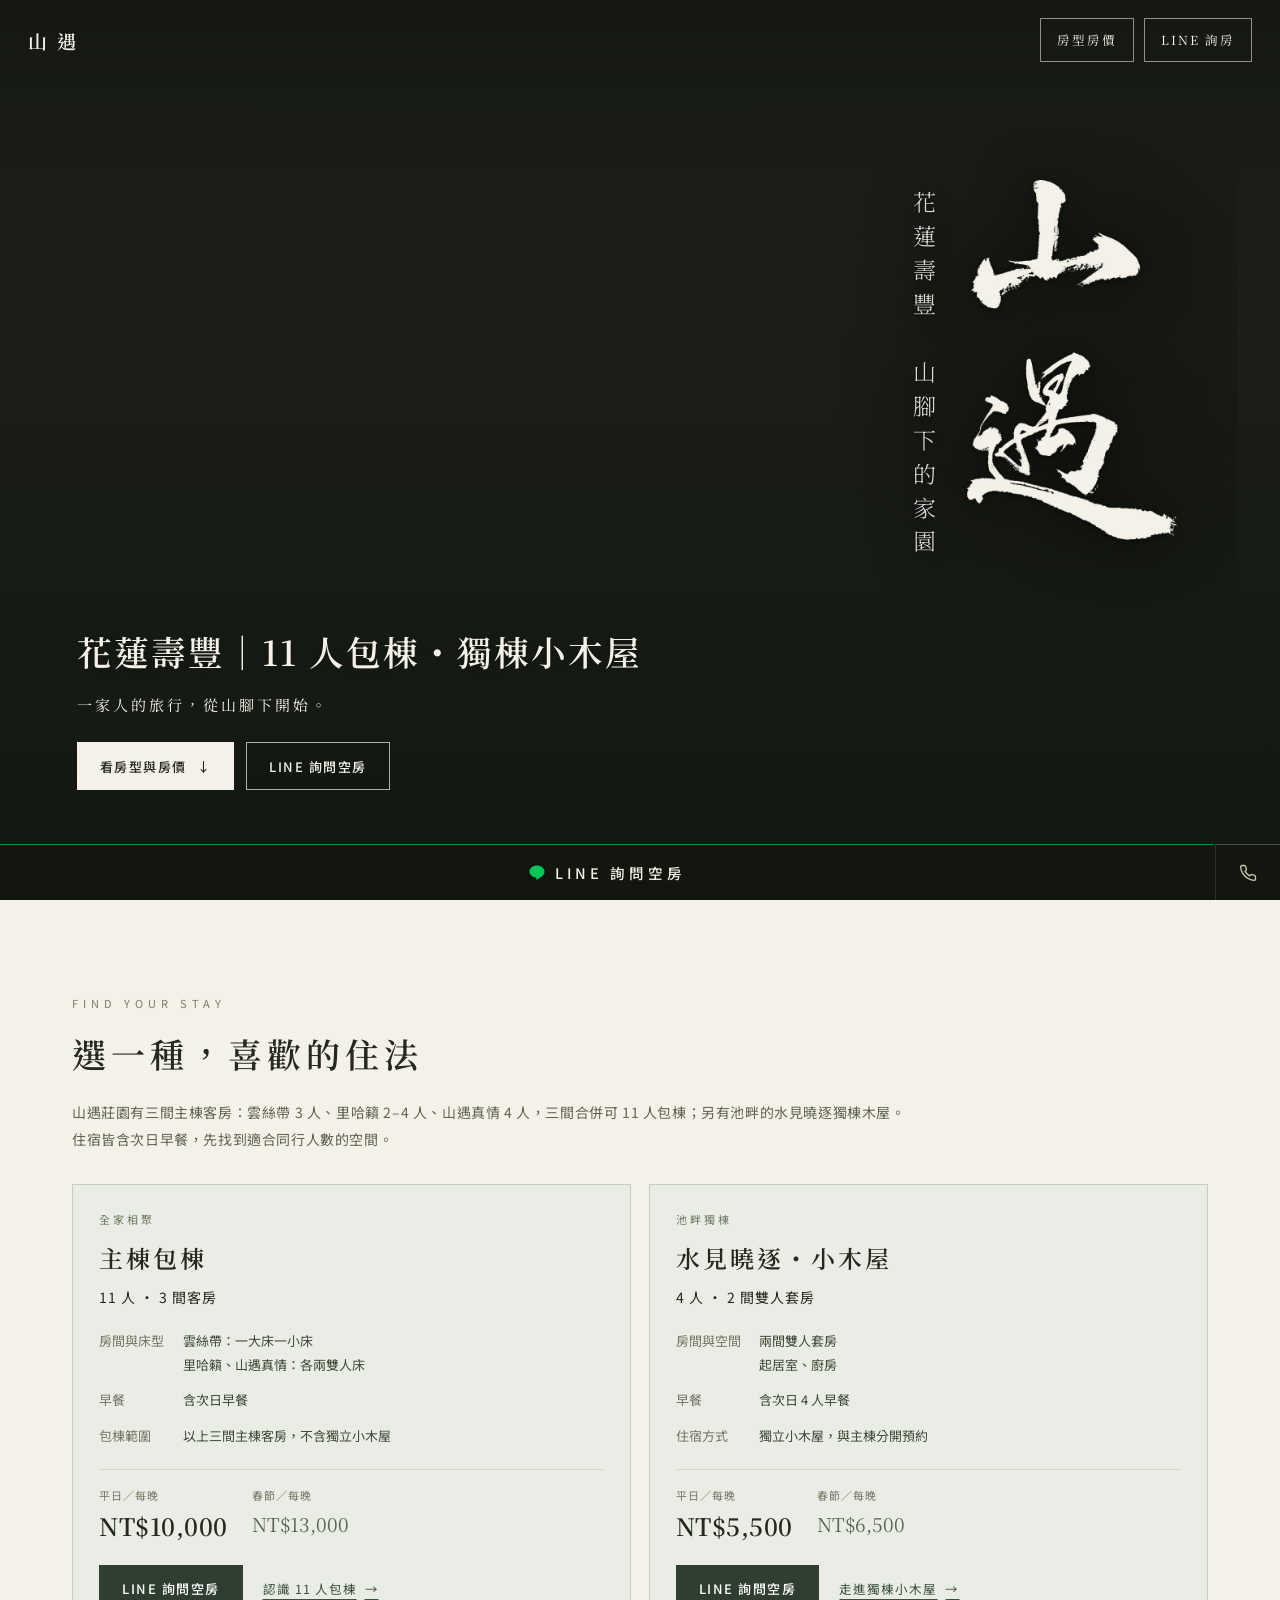
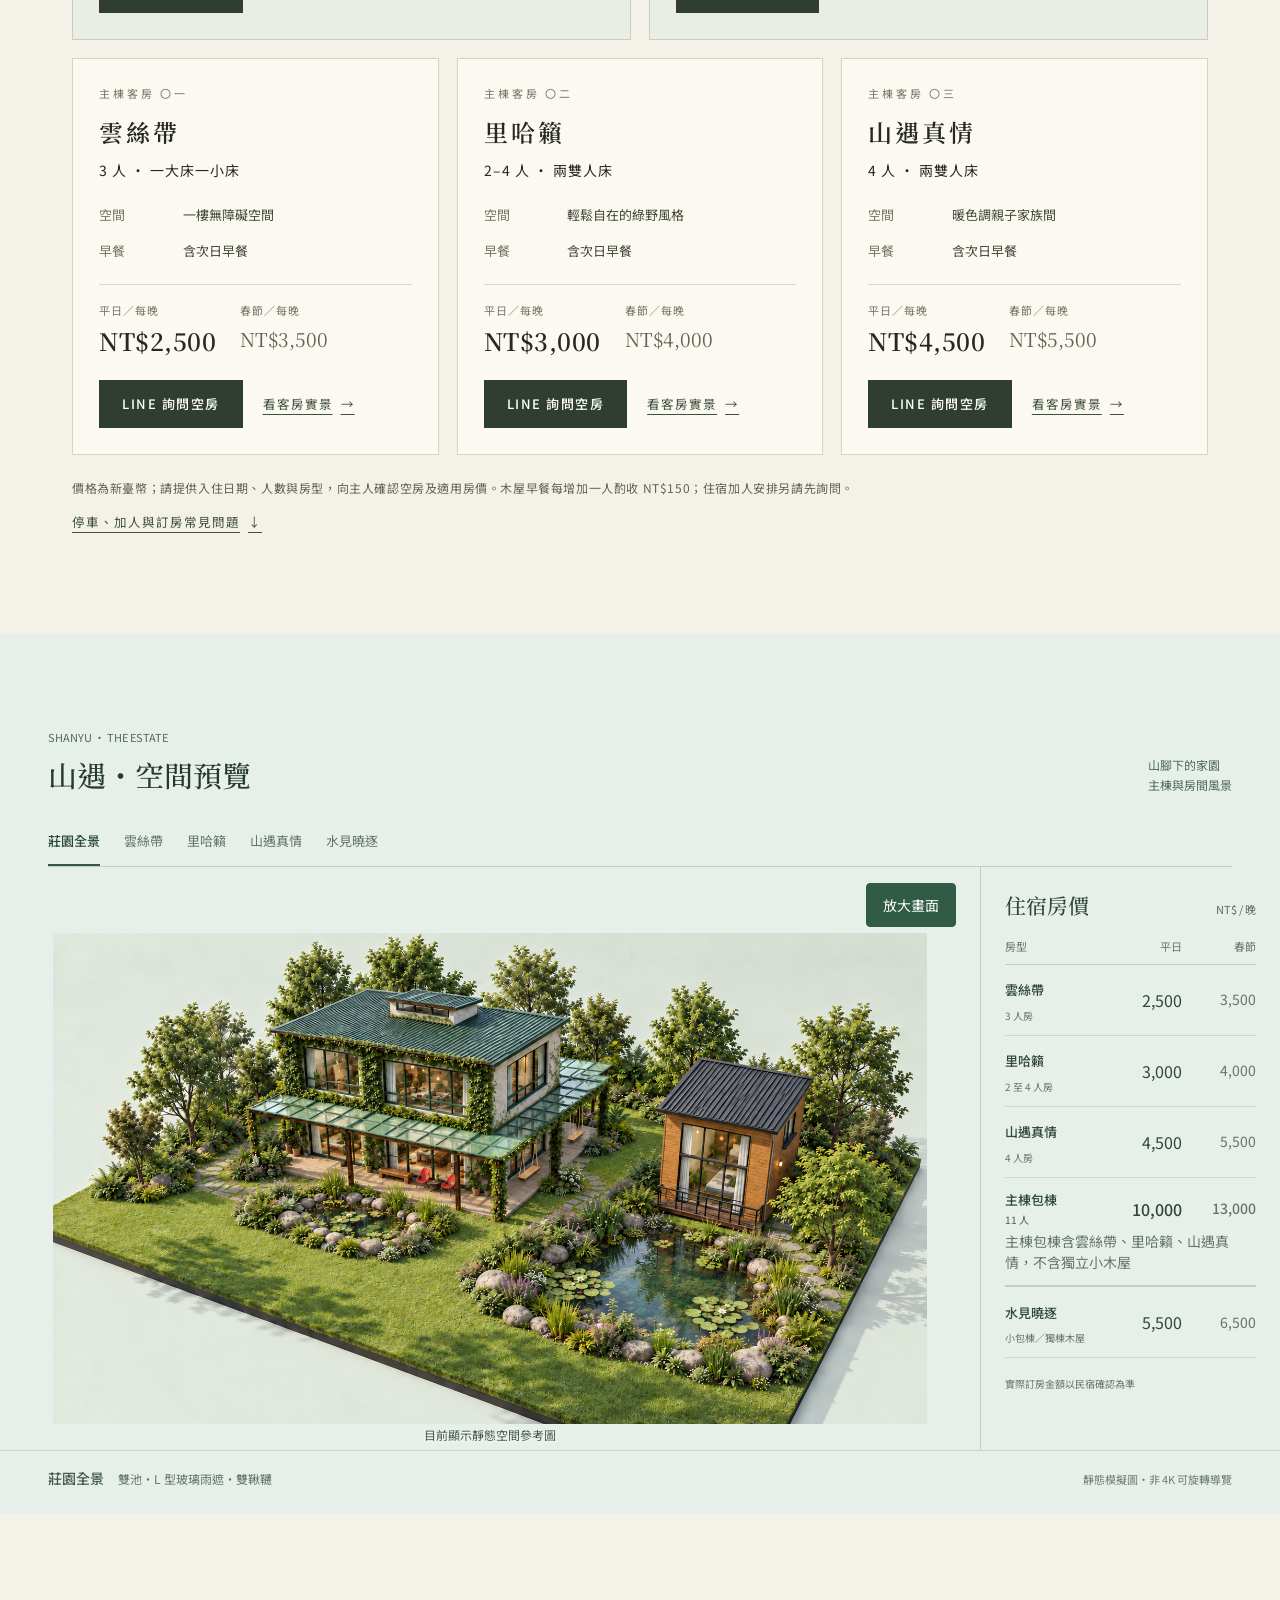
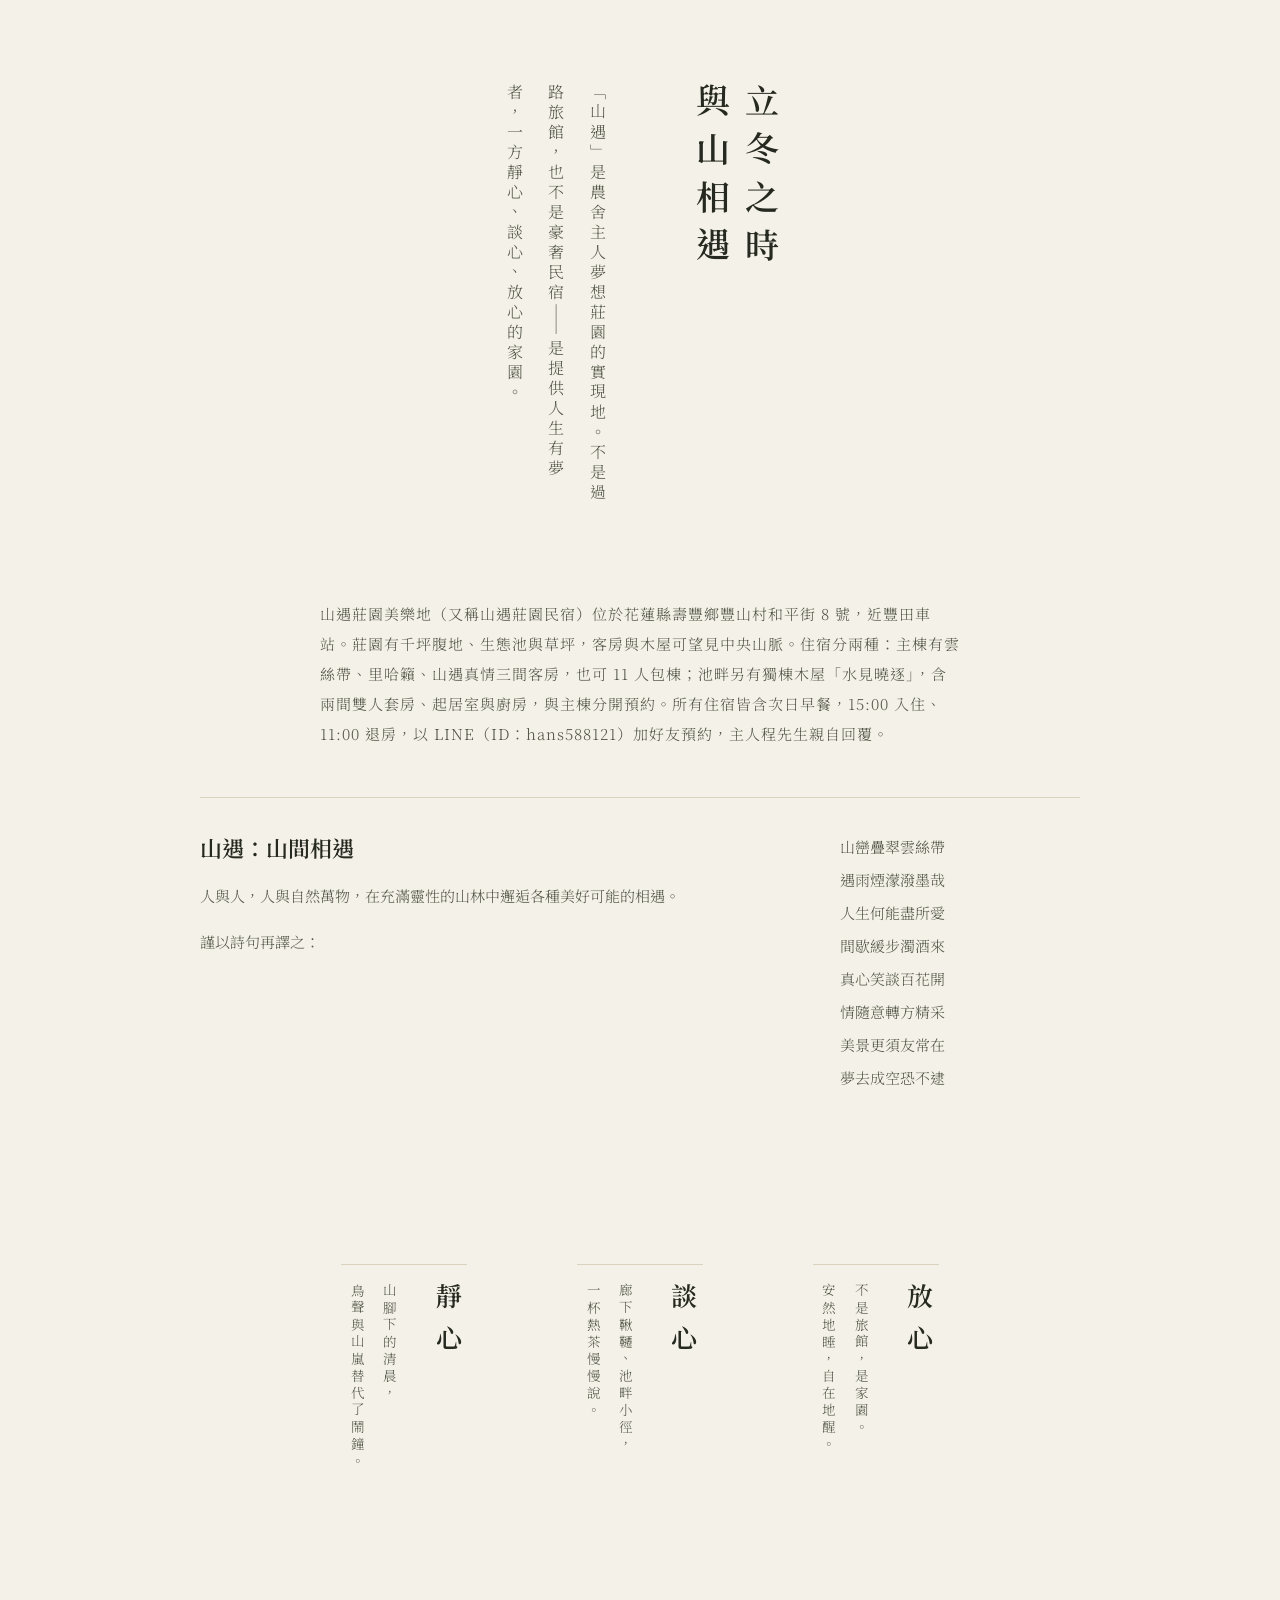
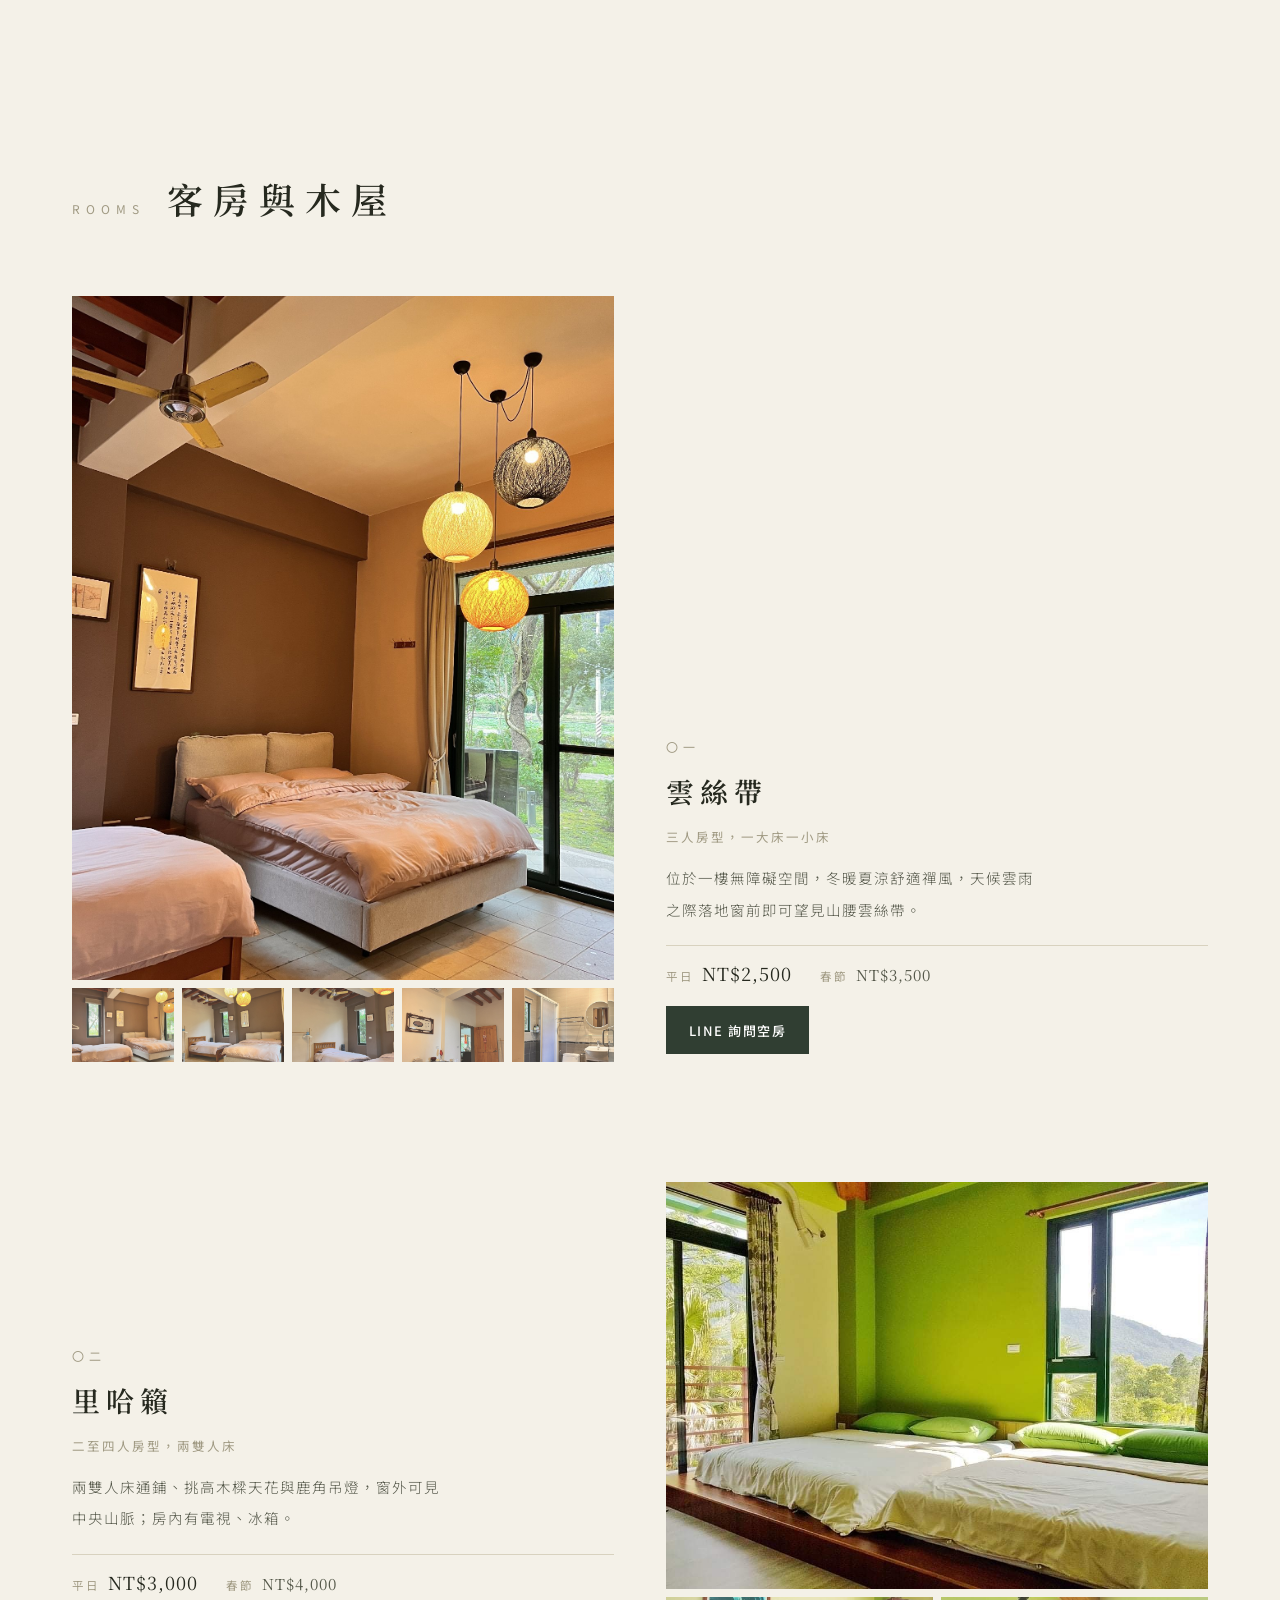
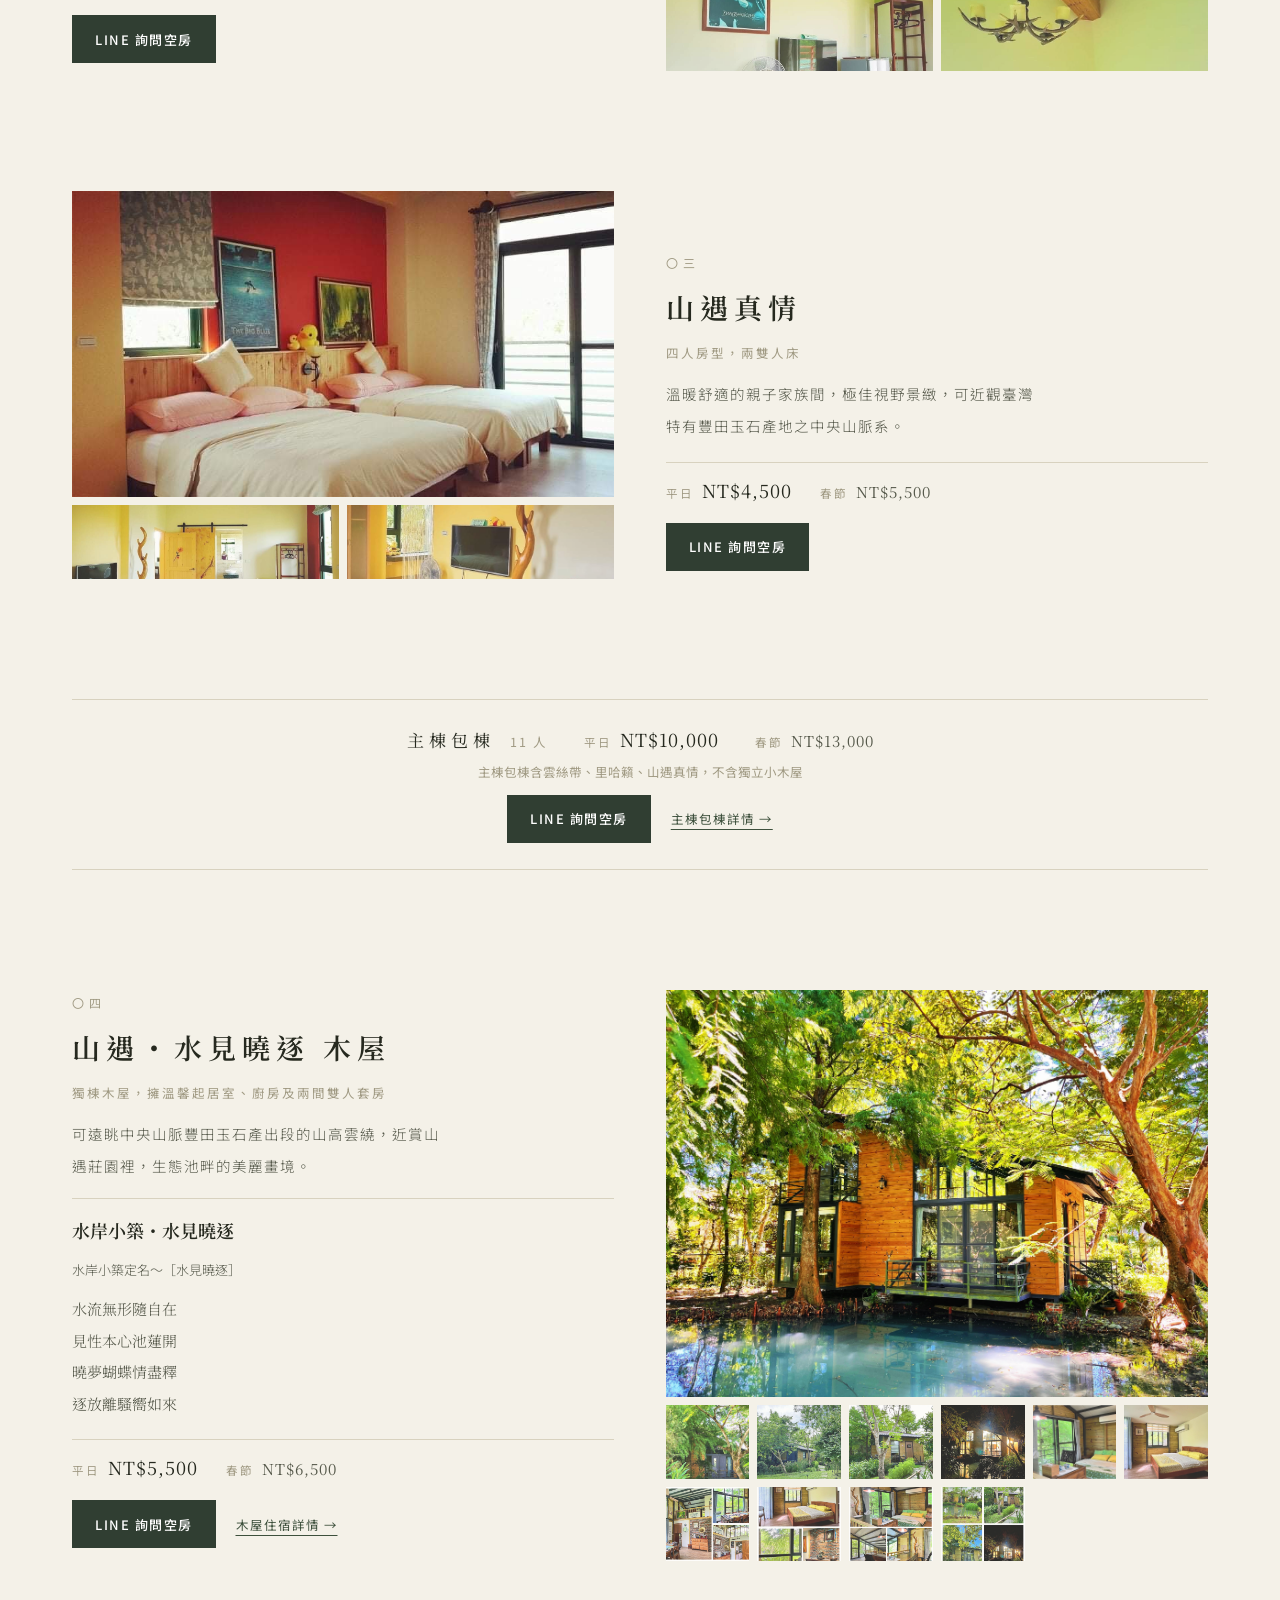
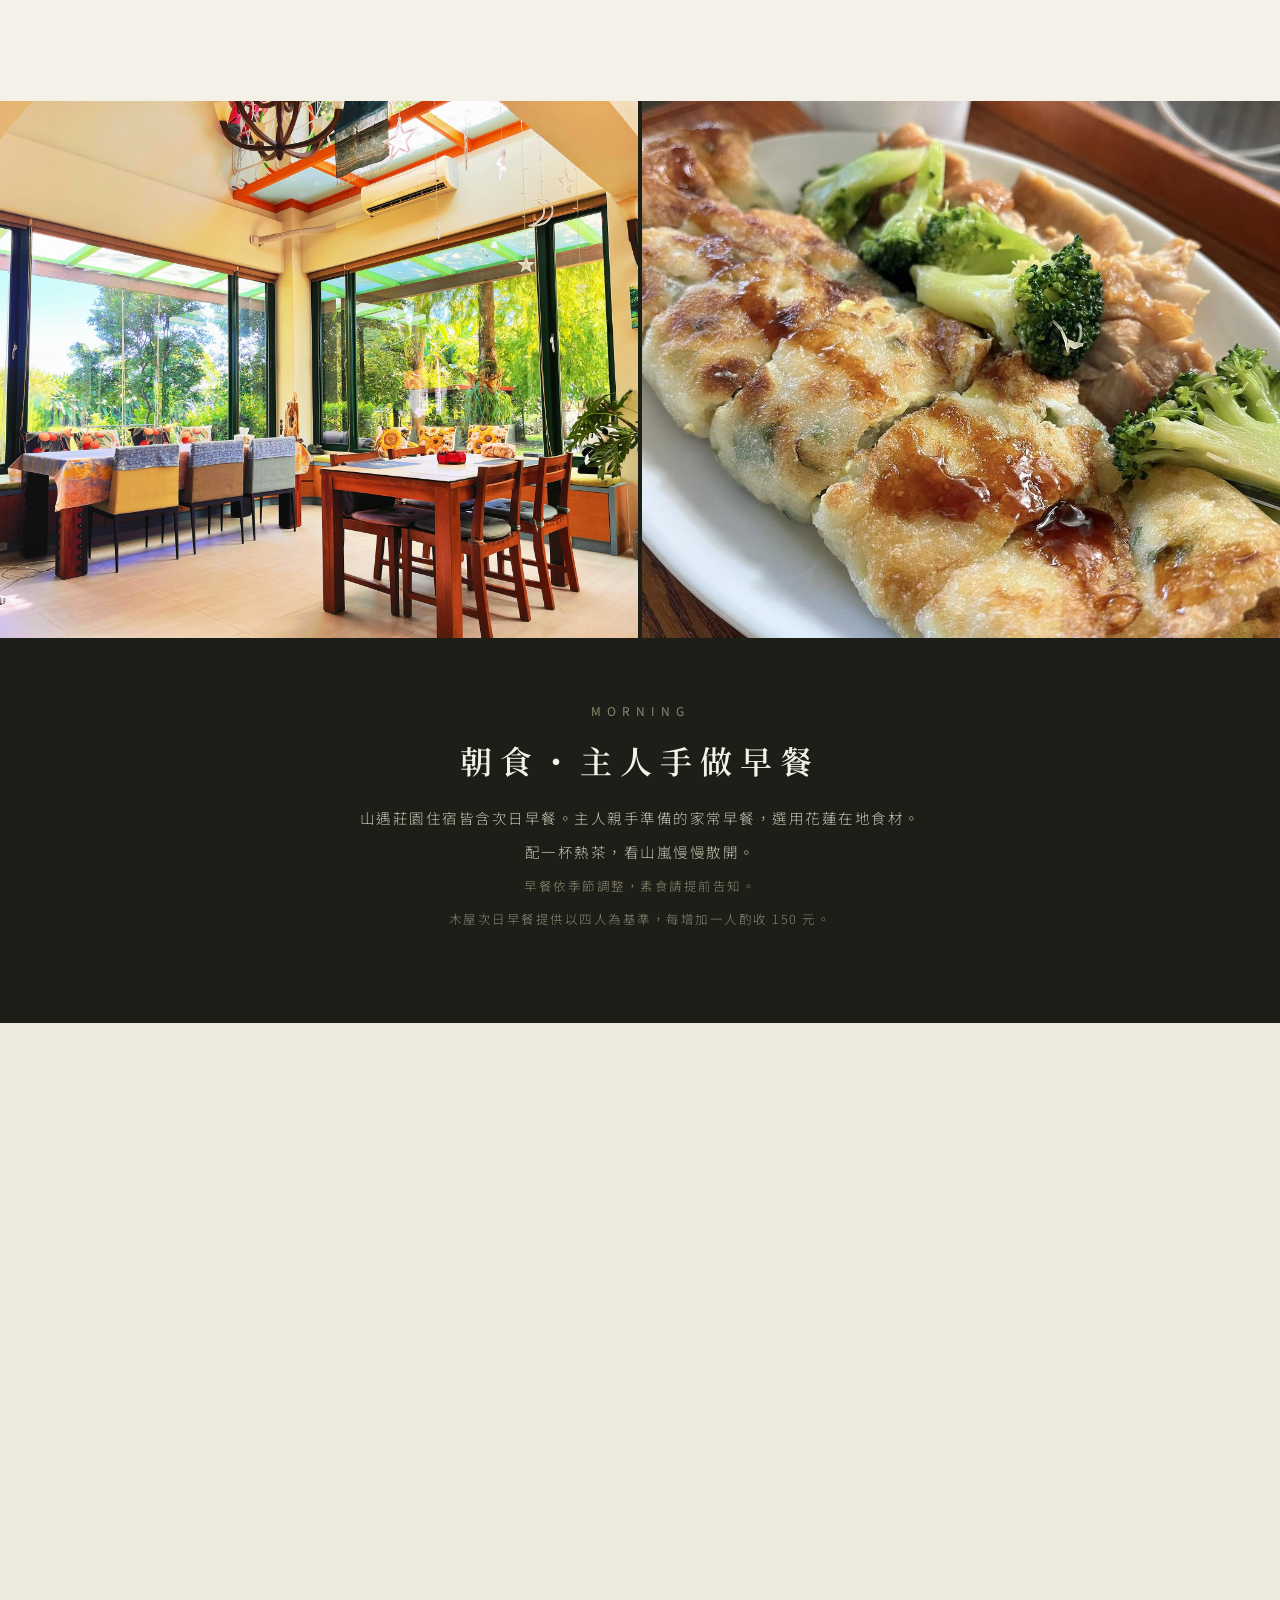
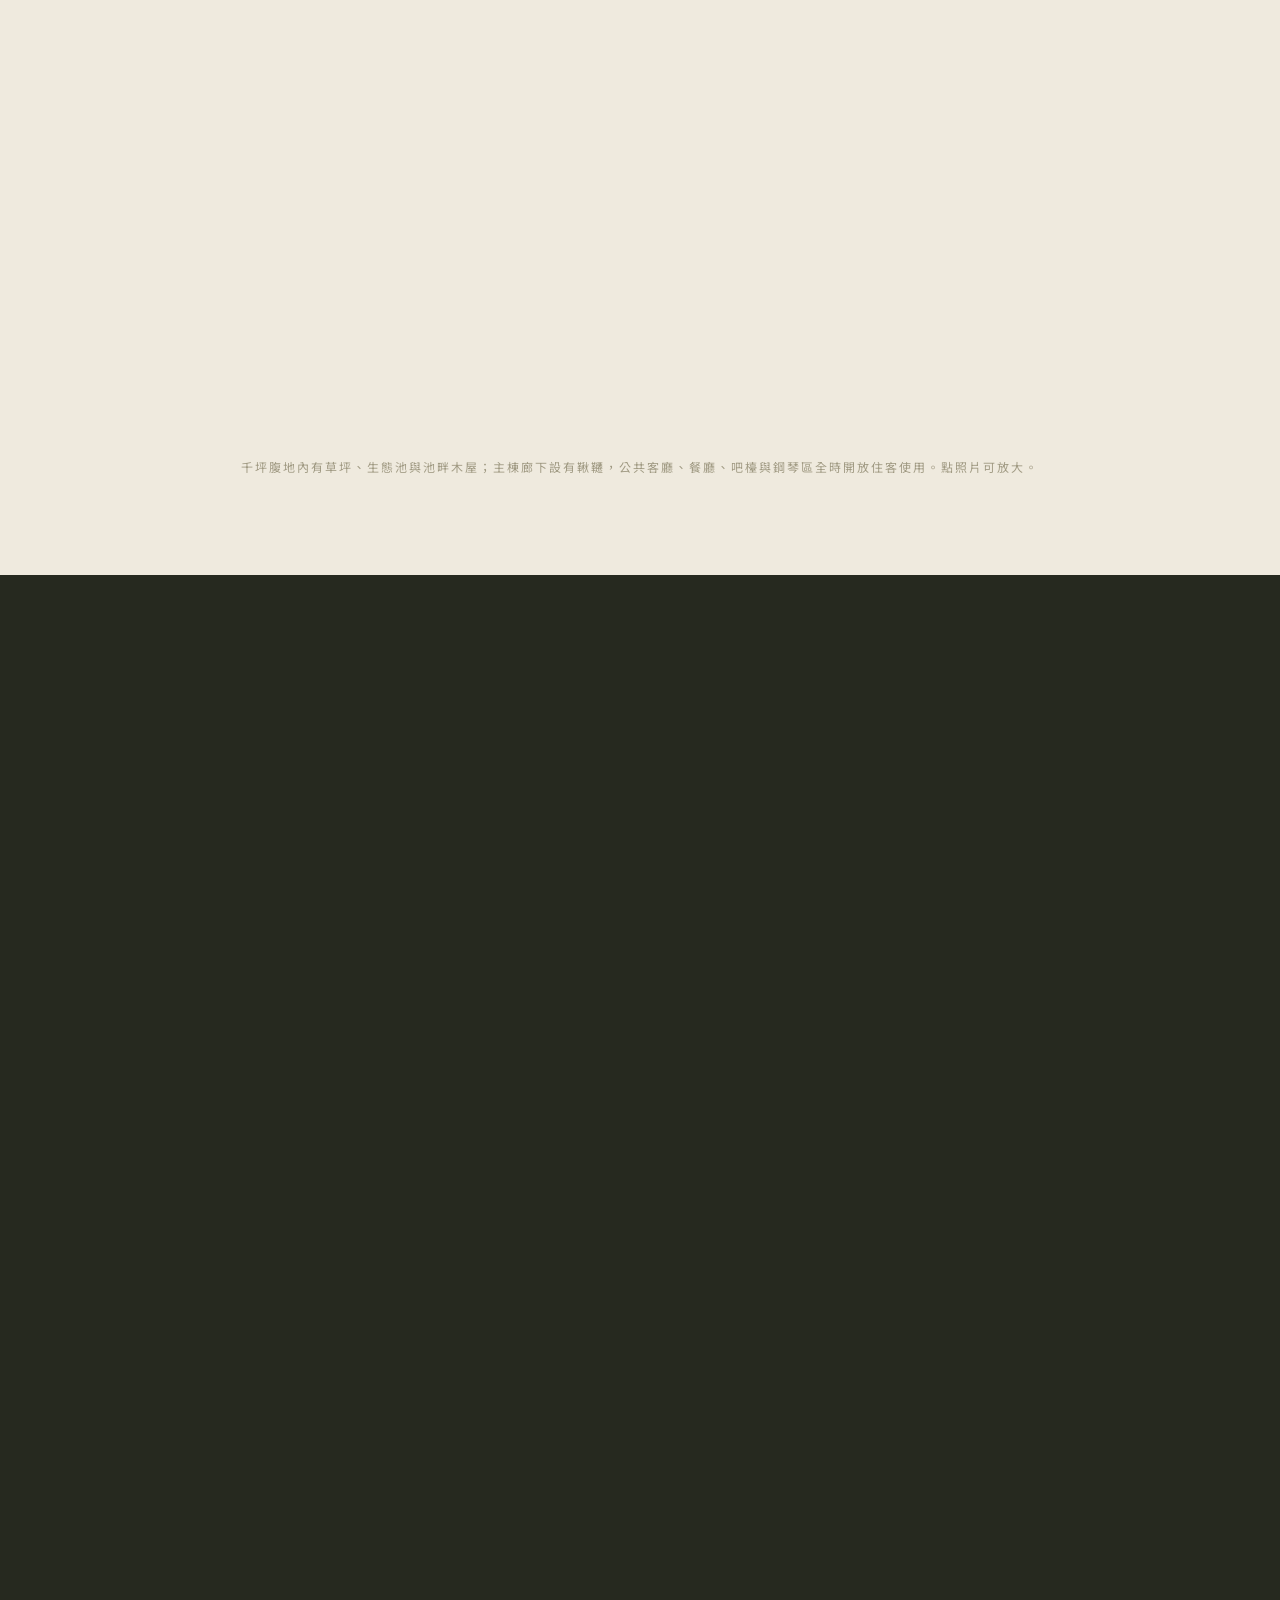
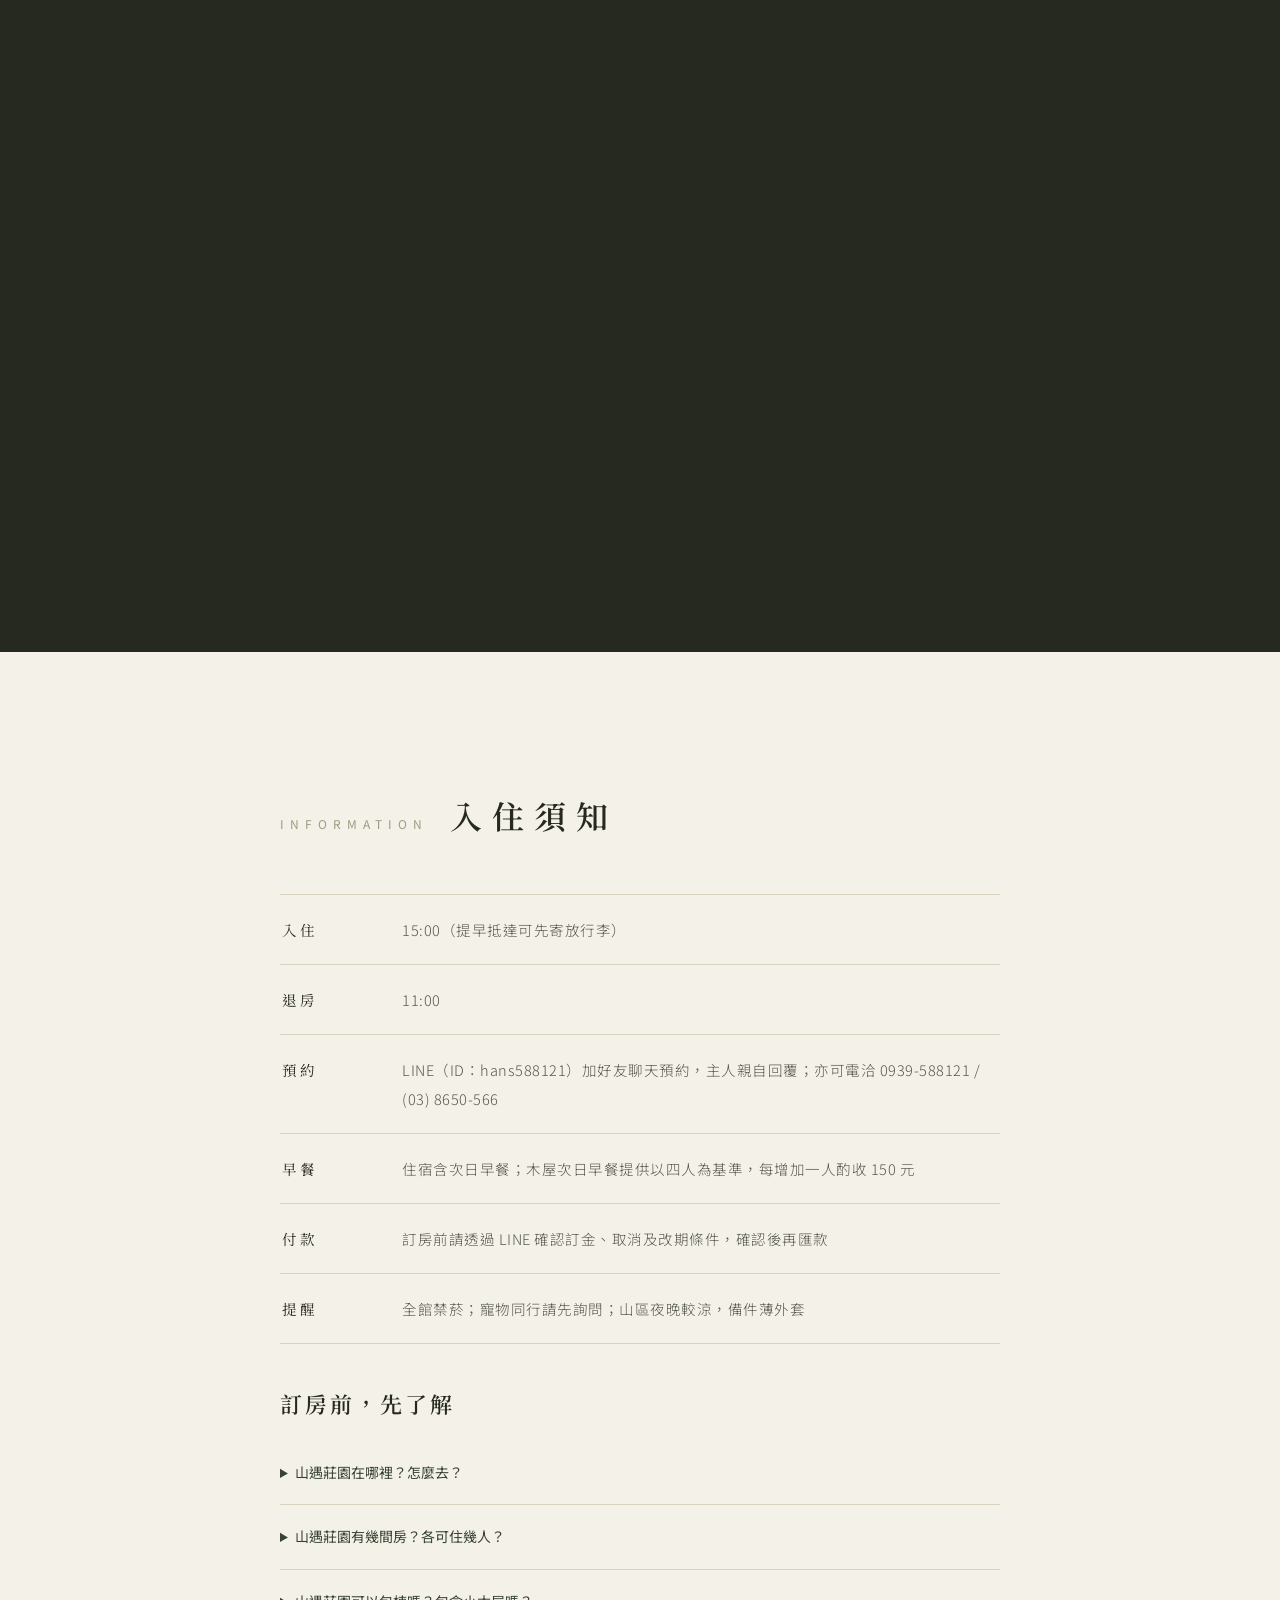
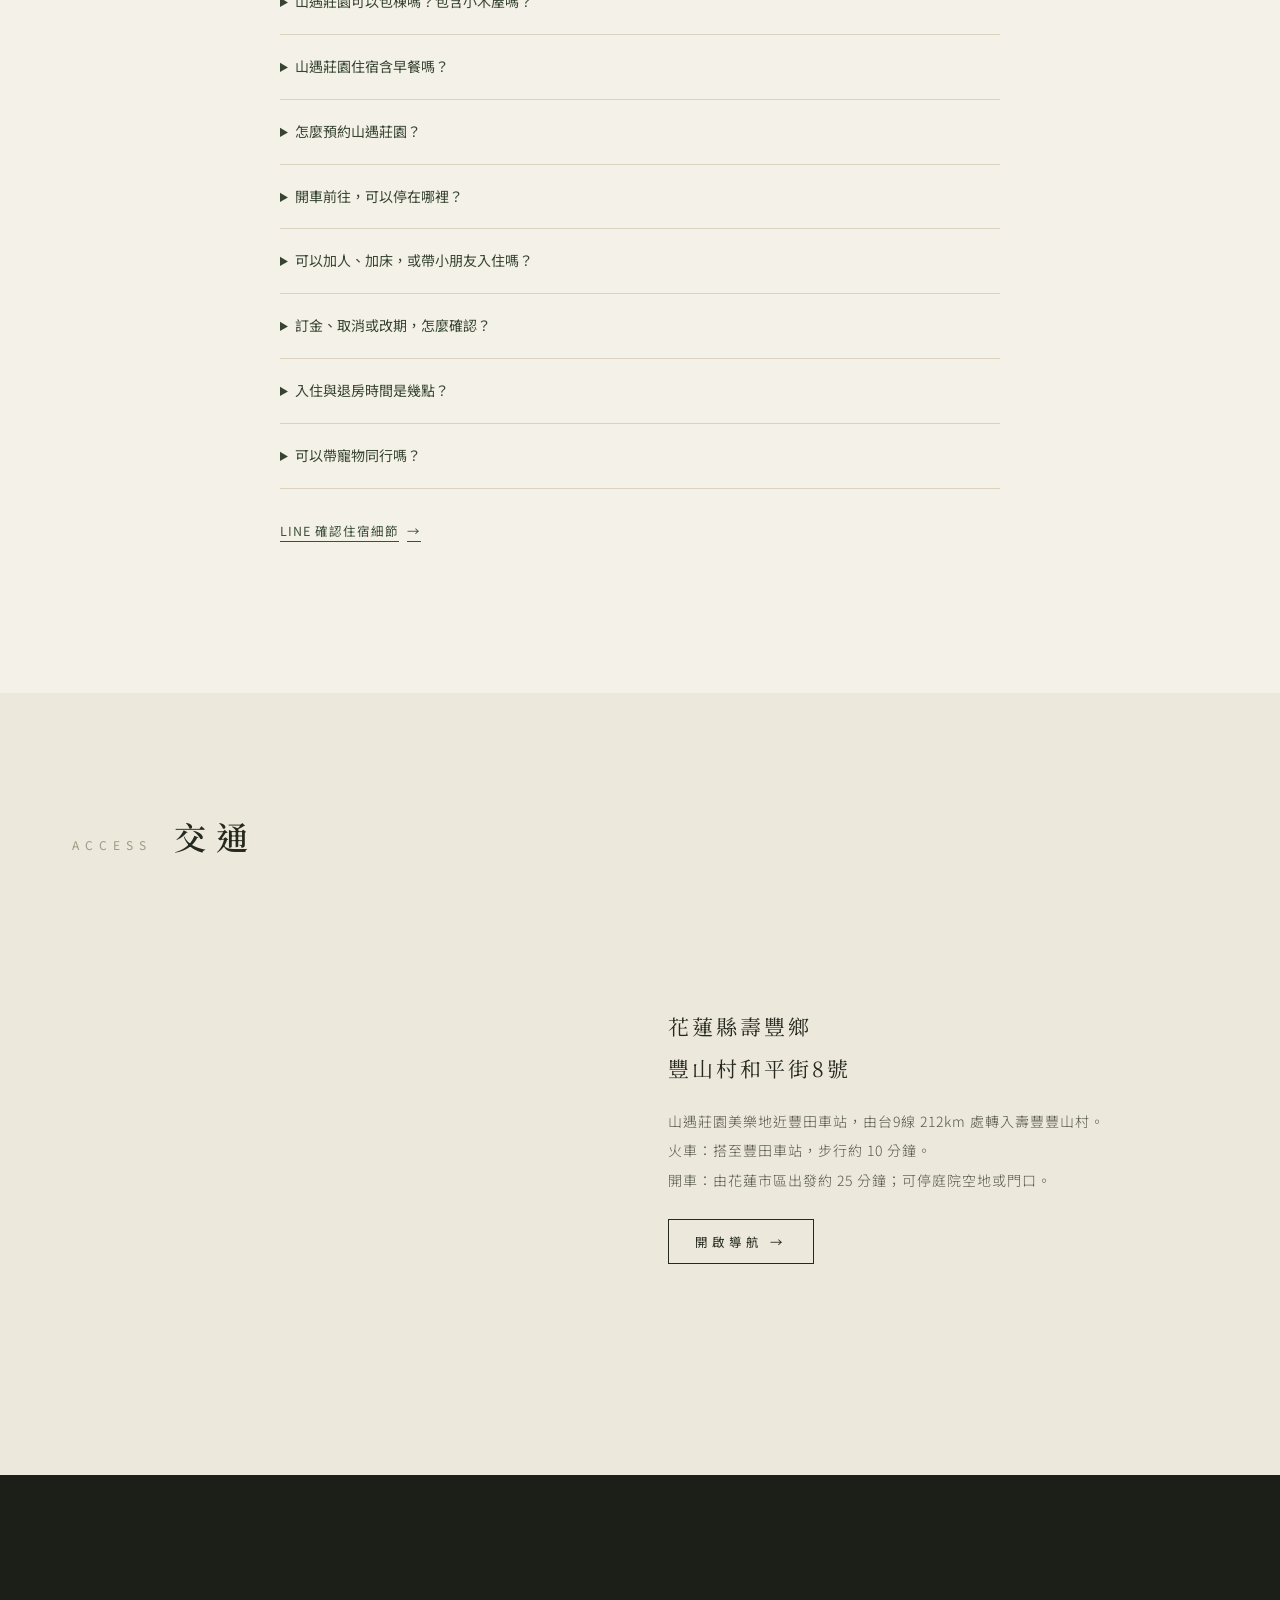
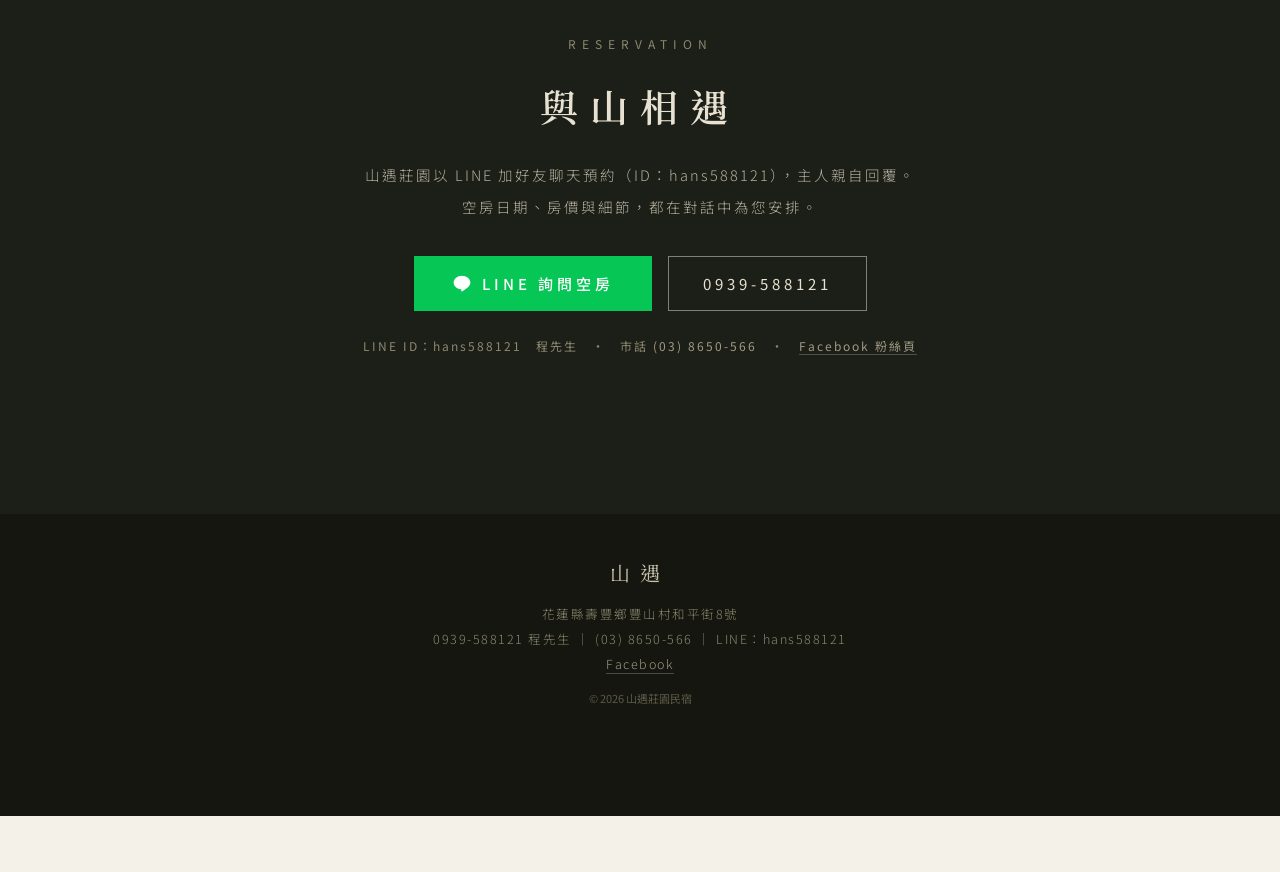
==== commit 735fbf2d: "SEO 全面強化：JSON-LD 合併補全、hero 改 WebP srcset、FAQ 與可引用段落、llms.txt、分享圖 - 結構化資料：三頁各合併為單一 @graph；首頁 BedAndBr" ====
--- a/index.html
+++ b/index.html
@@ -3,18 +3,25 @@
 <head>
 <meta charset="utf-8">
 <meta name="viewport" content="width=device-width, initial-scale=1">
-<title>山遇莊園民宿｜花蓮壽豐 山腳下的家園</title>
-<meta name="description" content="花蓮壽豐「山遇莊園美樂地」民宿——山腳下靜心、談心、放心的家園。含次日早餐，LINE 加好友即可預約（ID：hans588121）。">
-<meta property="og:title" content="山遇莊園民宿｜花蓮壽豐 山腳下的家園">
+<title>山遇莊園美樂地官網｜花蓮壽豐民宿・11 人包棟與獨棟小木屋</title>
+<meta name="description" content="花蓮壽豐民宿「山遇莊園美樂地」：主棟三房可 11 人包棟，另有池畔獨棟小木屋，住宿含主人手做早餐。LINE 詢問空房即可預約。">
+<meta property="og:title" content="山遇莊園美樂地官網｜花蓮壽豐民宿・11 人包棟與獨棟小木屋">
 <meta property="og:description" content="不是過路旅館，也不是豪奢民宿——是提供人生有夢者一方靜心、談心、放心的家園。LINE 預約：hans588121">
 <meta property="og:type" content="website">
-<meta property="og:image" content="https://shanyu2015.com/assets/gallery-hd-20260916/garden-pond.jpg">
-<meta property="og:image:width" content="2730">
-<meta property="og:image:height" content="1536">
+<meta property="og:site_name" content="山遇莊園美樂地">
+<meta property="og:image" content="https://shanyu2015.com/assets/og/index.jpg">
+<meta property="og:image:width" content="1200">
+<meta property="og:image:height" content="630">
+<meta property="og:image:alt" content="山遇莊園庭園，草坪、樹林與生態池">
 <meta property="og:url" content="https://shanyu2015.com/">
 <meta name="twitter:card" content="summary_large_image">
+<meta name="twitter:title" content="山遇莊園美樂地官網｜花蓮壽豐民宿・11 人包棟與獨棟小木屋">
+<meta name="twitter:description" content="花蓮壽豐民宿「山遇莊園美樂地」：主棟三房可 11 人包棟，另有池畔獨棟小木屋，住宿含主人手做早餐。LINE 詢問空房即可預約。">
+<meta name="twitter:image" content="https://shanyu2015.com/assets/og/index.jpg">
+<meta name="twitter:image:alt" content="山遇莊園庭園，草坪、樹林與生態池">
 <meta property="og:locale" content="zh_TW">
 <link rel="canonical" href="https://shanyu2015.com/">
+<link rel="preload" as="image" imagesrcset="assets/gallery-hd-20260916/garden-pond-640.webp 640w, assets/gallery-hd-20260916/garden-pond-1080.webp 1080w, assets/gallery-hd-20260916/garden-pond-1600.webp 1600w, assets/gallery-hd-20260916/garden-pond.webp 2730w" imagesizes="100vw" fetchpriority="high">
 <meta name="geo.region" content="TW-HUA">
 <meta name="geo.placename" content="花蓮縣壽豐鄉">
 <meta name="geo.position" content="23.8443443;121.483352">
@@ -22,116 +29,439 @@
 <meta name="robots" content="index,follow,max-image-preview:large">
 <script type="application/ld+json">
 {
- "@context": "https://schema.org",
- "@type": "BedAndBreakfast",
- "@id": "https://shanyu2015.com/#lodging",
- "name": "山遇莊園美樂地",
- "alternateName": [
-  "山遇莊園民宿",
-  "花蓮 山遇莊園美樂地"
- ],
- "description": "花蓮壽豐「山遇莊園美樂地」民宿——山腳下靜心、談心、放心的家園。千坪莊園、生態池畔，含次日主人手做早餐。",
- "url": "https://shanyu2015.com/",
- "logo": "https://shanyu2015.com/assets/icon/logo-square-1024.jpg",
- "image": [
-  "https://shanyu2015.com/assets/gallery-hd-20260916/garden-pond.jpg",
-  "https://shanyu2015.com/assets/room-yunsidai.jpg",
-  "https://shanyu2015.com/assets/room-lihalai.jpg",
-  "https://shanyu2015.com/assets/room-zhenqing.jpg",
-  "https://shanyu2015.com/assets/gallery-hd-20260916/cabin-pond.jpg",
-  "https://shanyu2015.com/assets/breakfast-dish.jpg"
- ],
- "telephone": "+886-939-588121",
- "address": {
-  "@type": "PostalAddress",
-  "streetAddress": "豐山村和平街8號",
-  "addressLocality": "壽豐鄉",
-  "addressRegion": "花蓮縣",
-  "postalCode": "974",
-  "addressCountry": "TW"
- },
- "geo": {
-  "@type": "GeoCoordinates",
-  "latitude": 23.8443443,
-  "longitude": 121.483352
- },
- "sameAs": [
-  "https://www.facebook.com/shanyu2015"
- ],
- "priceRange": "NT$2,500 - NT$13,000",
- "currenciesAccepted": "TWD",
- "checkinTime": "15:00",
- "checkoutTime": "11:00",
- "petsAllowed": "寵物同行請先詢問",
- "smokingAllowed": false,
- "numberOfRooms": 4,
- "amenityFeature": [
-  {
-   "@type": "LocationFeatureSpecification",
-   "name": "含次日早餐",
-   "value": true
-  },
-  {
-   "@type": "LocationFeatureSpecification",
-   "name": "免費停車",
-   "value": true
-  },
-  {
-   "@type": "LocationFeatureSpecification",
-   "name": "庭園與生態池",
-   "value": true
-  },
-  {
-   "@type": "LocationFeatureSpecification",
-   "name": "一樓無障礙房型",
-   "value": true
-  },
-  {
-   "@type": "LocationFeatureSpecification",
-   "name": "全館禁菸",
-   "value": true
-  }
- ],
- "makesOffer": [
-  {
-   "@type": "Offer",
-   "name": "雲絲帶（三人房型，一大床一小床）",
-   "price": "2500",
-   "priceCurrency": "TWD"
-  },
-  {
-   "@type": "Offer",
-   "name": "里哈籟（二至四人房型，兩雙人床）",
-   "price": "3000",
-   "priceCurrency": "TWD"
-  },
-  {
-   "@type": "Offer",
-   "name": "山遇真情（四人房型，兩雙人床）",
-   "price": "4500",
-   "priceCurrency": "TWD"
-  },
-  {
-   "@type": "Offer",
-   "name": "山遇・水見曉逐 獨棟木屋",
-   "price": "5500",
-   "priceCurrency": "TWD"
-  },
-  {
-   "@type": "Offer",
-   "name": "包棟：11 人",
-   "price": "10000",
-   "priceCurrency": "TWD"
-  }
- ]
+  "@context": "https://schema.org",
+  "@graph": [
+    {
+      "@type": "BedAndBreakfast",
+      "@id": "https://shanyu2015.com/#lodging",
+      "name": "山遇莊園美樂地",
+      "alternateName": [
+        "山遇莊園民宿",
+        "花蓮 山遇莊園美樂地"
+      ],
+      "description": "花蓮壽豐「山遇莊園美樂地」民宿——山腳下靜心、談心、放心的家園。千坪莊園、生態池畔，含次日主人手做早餐。",
+      "url": "https://shanyu2015.com/",
+      "logo": "https://shanyu2015.com/assets/icon/logo-square-1024.jpg",
+      "image": [
+        "https://shanyu2015.com/assets/gallery-hd-20260916/garden-pond.jpg",
+        "https://shanyu2015.com/assets/room-yunsidai.jpg",
+        "https://shanyu2015.com/assets/room-lihalai.jpg",
+        "https://shanyu2015.com/assets/room-zhenqing.jpg",
+        "https://shanyu2015.com/assets/gallery-hd-20260916/cabin-pond.jpg",
+        "https://shanyu2015.com/assets/breakfast-dish.jpg"
+      ],
+      "telephone": [
+        "+886-939-588121",
+        "+886-3-8650566"
+      ],
+      "contactPoint": {
+        "@type": "ContactPoint",
+        "contactType": "reservations",
+        "telephone": "+886-939-588121",
+        "url": "https://line.me/ti/p/~hans588121"
+      },
+      "address": {
+        "@type": "PostalAddress",
+        "streetAddress": "豐山村和平街8號",
+        "addressLocality": "壽豐鄉",
+        "addressRegion": "花蓮縣",
+        "postalCode": "974",
+        "addressCountry": "TW"
+      },
+      "geo": {
+        "@type": "GeoCoordinates",
+        "latitude": 23.8443443,
+        "longitude": 121.483352
+      },
+      "hasMap": "https://www.google.com/maps/search/?api=1&query=%E8%8A%B1%E8%93%AE%E7%B8%A3%E5%A3%BD%E8%B1%90%E9%84%89%E8%B1%90%E5%B1%B1%E6%9D%91%E5%92%8C%E5%B9%B3%E8%A1%978%E8%99%9F",
+      "sameAs": [
+        "https://www.facebook.com/shanyu2015",
+        "https://www.google.com/maps/search/?api=1&query=%E8%8A%B1%E8%93%AE%E7%B8%A3%E5%A3%BD%E8%B1%90%E9%84%89%E8%B1%90%E5%B1%B1%E6%9D%91%E5%92%8C%E5%B9%B3%E8%A1%978%E8%99%9F",
+        "https://line.me/ti/p/~hans588121"
+      ],
+      "priceRange": "NT$2,500 - NT$13,000",
+      "currenciesAccepted": "TWD",
+      "checkinTime": "15:00",
+      "checkoutTime": "11:00",
+      "petsAllowed": "寵物同行請先詢問",
+      "amenityFeature": [
+        {
+          "@type": "LocationFeatureSpecification",
+          "name": "含次日早餐",
+          "value": true
+        },
+        {
+          "@type": "LocationFeatureSpecification",
+          "name": "庭院空地或門口可停車",
+          "value": true
+        },
+        {
+          "@type": "LocationFeatureSpecification",
+          "name": "庭園與生態池",
+          "value": true
+        },
+        {
+          "@type": "LocationFeatureSpecification",
+          "name": "一樓無障礙房型（雲絲帶）",
+          "value": true
+        },
+        {
+          "@type": "LocationFeatureSpecification",
+          "name": "全館禁菸",
+          "value": true
+        }
+      ],
+      "containsPlace": [
+        {
+          "@type": "HotelRoom",
+          "@id": "https://shanyu2015.com/#room-yunsidai",
+          "name": "雲絲帶",
+          "description": "三人房型，一大床一小床；位於一樓無障礙空間，冬暖夏涼舒適禪風。",
+          "image": [
+            "https://shanyu2015.com/assets/room-yunsidai.jpg",
+            "https://shanyu2015.com/assets/room-yunsidai-2.jpg"
+          ],
+          "smokingAllowed": false,
+          "occupancy": {
+            "@type": "QuantitativeValue",
+            "maxValue": 3,
+            "unitText": "人"
+          },
+          "bed": [
+            {
+              "@type": "BedDetails",
+              "numberOfBeds": 1,
+              "typeOfBed": "大床"
+            },
+            {
+              "@type": "BedDetails",
+              "numberOfBeds": 1,
+              "typeOfBed": "小床"
+            }
+          ]
+        },
+        {
+          "@type": "HotelRoom",
+          "@id": "https://shanyu2015.com/#room-lihalai",
+          "name": "里哈籟",
+          "description": "二至四人房型，兩雙人床；輕鬆自在的綠野風格。",
+          "image": [
+            "https://shanyu2015.com/assets/room-lihalai.jpg",
+            "https://shanyu2015.com/assets/room-lihalai-2.jpg"
+          ],
+          "smokingAllowed": false,
+          "occupancy": {
+            "@type": "QuantitativeValue",
+            "maxValue": 4,
+            "unitText": "人",
+            "minValue": 2
+          },
+          "bed": [
+            {
+              "@type": "BedDetails",
+              "numberOfBeds": 2,
+              "typeOfBed": "雙人床"
+            }
+          ]
+        },
+        {
+          "@type": "HotelRoom",
+          "@id": "https://shanyu2015.com/#room-zhenqing",
+          "name": "山遇真情",
+          "description": "四人房型，兩雙人床；暖色調親子家族間。",
+          "image": [
+            "https://shanyu2015.com/assets/room-zhenqing.jpg",
+            "https://shanyu2015.com/assets/room-zhenqing-2.jpg"
+          ],
+          "smokingAllowed": false,
+          "occupancy": {
+            "@type": "QuantitativeValue",
+            "maxValue": 4,
+            "unitText": "人"
+          },
+          "bed": [
+            {
+              "@type": "BedDetails",
+              "numberOfBeds": 2,
+              "typeOfBed": "雙人床"
+            }
+          ]
+        },
+        {
+          "@type": "Accommodation",
+          "@id": "https://shanyu2015.com/#cabin-shuijian",
+          "name": "山遇・水見曉逐 木屋",
+          "description": "獨棟木屋，擁溫馨起居室、廚房及兩間雙人套房，位於生態池畔；與主棟分開預約。",
+          "image": [
+            "https://shanyu2015.com/assets/cabin-2main.jpg",
+            "https://shanyu2015.com/assets/gallery-hd-20260916/cabin-pond.jpg"
+          ],
+          "smokingAllowed": false
+        },
+        {
+          "@type": "Accommodation",
+          "@id": "https://shanyu2015.com/#main-building",
+          "name": "主棟包棟",
+          "description": "含雲絲帶、里哈籟、山遇真情三間客房，標準入住 11 人，不含水見曉逐獨棟小木屋。",
+          "occupancy": {
+            "@type": "QuantitativeValue",
+            "value": 11,
+            "unitText": "人"
+          },
+          "containsPlace": [
+            {
+              "@id": "https://shanyu2015.com/#room-yunsidai"
+            },
+            {
+              "@id": "https://shanyu2015.com/#room-lihalai"
+            },
+            {
+              "@id": "https://shanyu2015.com/#room-zhenqing"
+            }
+          ]
+        }
+      ],
+      "makesOffer": [
+        {
+          "@type": "Offer",
+          "name": "雲絲帶｜平日每晚",
+          "price": "2500",
+          "priceCurrency": "TWD",
+          "url": "https://shanyu2015.com/#room-options",
+          "description": "價格為新臺幣，含次日早餐；實際金額與空房以主人 LINE 確認為準。",
+          "itemOffered": {
+            "@id": "https://shanyu2015.com/#room-yunsidai"
+          }
+        },
+        {
+          "@type": "Offer",
+          "name": "雲絲帶｜春節每晚",
+          "price": "3500",
+          "priceCurrency": "TWD",
+          "url": "https://shanyu2015.com/#room-options",
+          "description": "價格為新臺幣，含次日早餐；實際金額與空房以主人 LINE 確認為準。",
+          "itemOffered": {
+            "@id": "https://shanyu2015.com/#room-yunsidai"
+          }
+        },
+        {
+          "@type": "Offer",
+          "name": "里哈籟｜平日每晚",
+          "price": "3000",
+          "priceCurrency": "TWD",
+          "url": "https://shanyu2015.com/#room-options",
+          "description": "價格為新臺幣，含次日早餐；實際金額與空房以主人 LINE 確認為準。",
+          "itemOffered": {
+            "@id": "https://shanyu2015.com/#room-lihalai"
+          }
+        },
+        {
+          "@type": "Offer",
+          "name": "里哈籟｜春節每晚",
+          "price": "4000",
+          "priceCurrency": "TWD",
+          "url": "https://shanyu2015.com/#room-options",
+          "description": "價格為新臺幣，含次日早餐；實際金額與空房以主人 LINE 確認為準。",
+          "itemOffered": {
+            "@id": "https://shanyu2015.com/#room-lihalai"
+          }
+        },
+        {
+          "@type": "Offer",
+          "name": "山遇真情｜平日每晚",
+          "price": "4500",
+          "priceCurrency": "TWD",
+          "url": "https://shanyu2015.com/#room-options",
+          "description": "價格為新臺幣，含次日早餐；實際金額與空房以主人 LINE 確認為準。",
+          "itemOffered": {
+            "@id": "https://shanyu2015.com/#room-zhenqing"
+          }
+        },
+        {
+          "@type": "Offer",
+          "name": "山遇真情｜春節每晚",
+          "price": "5500",
+          "priceCurrency": "TWD",
+          "url": "https://shanyu2015.com/#room-options",
+          "description": "價格為新臺幣，含次日早餐；實際金額與空房以主人 LINE 確認為準。",
+          "itemOffered": {
+            "@id": "https://shanyu2015.com/#room-zhenqing"
+          }
+        },
+        {
+          "@type": "Offer",
+          "name": "山遇・水見曉逐 木屋｜平日每晚",
+          "price": "5500",
+          "priceCurrency": "TWD",
+          "url": "https://shanyu2015.com/#room-options",
+          "description": "價格為新臺幣，含次日早餐；實際金額與空房以主人 LINE 確認為準。",
+          "itemOffered": {
+            "@id": "https://shanyu2015.com/#cabin-shuijian"
+          }
+        },
+        {
+          "@type": "Offer",
+          "name": "山遇・水見曉逐 木屋｜春節每晚",
+          "price": "6500",
+          "priceCurrency": "TWD",
+          "url": "https://shanyu2015.com/#room-options",
+          "description": "價格為新臺幣，含次日早餐；實際金額與空房以主人 LINE 確認為準。",
+          "itemOffered": {
+            "@id": "https://shanyu2015.com/#cabin-shuijian"
+          }
+        },
+        {
+          "@type": "Offer",
+          "name": "主棟包棟 11 人｜平日每晚",
+          "price": "10000",
+          "priceCurrency": "TWD",
+          "url": "https://shanyu2015.com/#room-options",
+          "description": "含雲絲帶、里哈籟、山遇真情，不含獨立小木屋；含次日早餐。",
+          "itemOffered": {
+            "@id": "https://shanyu2015.com/#main-building"
+          }
+        },
+        {
+          "@type": "Offer",
+          "name": "主棟包棟 11 人｜春節每晚",
+          "price": "13000",
+          "priceCurrency": "TWD",
+          "url": "https://shanyu2015.com/#room-options",
+          "description": "含雲絲帶、里哈籟、山遇真情，不含獨立小木屋；含次日早餐。",
+          "itemOffered": {
+            "@id": "https://shanyu2015.com/#main-building"
+          }
+        }
+      ]
+    },
+    {
+      "@type": "WebSite",
+      "@id": "https://shanyu2015.com/#website",
+      "url": "https://shanyu2015.com/",
+      "name": "山遇莊園",
+      "alternateName": [
+        "山遇莊園美樂地",
+        "山遇莊園民宿",
+        "山遇官網"
+      ],
+      "inLanguage": "zh-Hant",
+      "publisher": {
+        "@id": "https://shanyu2015.com/#lodging"
+      }
+    },
+    {
+      "@type": "WebPage",
+      "@id": "https://shanyu2015.com/#webpage",
+      "url": "https://shanyu2015.com/",
+      "name": "山遇莊園美樂地官網｜花蓮壽豐民宿・11 人包棟與獨棟小木屋",
+      "inLanguage": "zh-Hant",
+      "isPartOf": {
+        "@id": "https://shanyu2015.com/#website"
+      },
+      "about": {
+        "@id": "https://shanyu2015.com/#lodging"
+      },
+      "primaryImageOfPage": {
+        "@type": "ImageObject",
+        "url": "https://shanyu2015.com/assets/gallery-hd-20260916/garden-pond.jpg",
+        "width": 2730,
+        "height": 1536
+      }
+    },
+    {
+      "@type": "FAQPage",
+      "@id": "https://shanyu2015.com/#booking-faq",
+      "mainEntity": [
+        {
+          "@type": "Question",
+          "name": "山遇莊園在哪裡？怎麼去？",
+          "acceptedAnswer": {
+            "@type": "Answer",
+            "text": "山遇莊園美樂地位於花蓮縣壽豐鄉豐山村和平街 8 號，近豐田車站。搭火車到豐田車站，步行約 10 分鐘；開車由花蓮市區出發約 25 分鐘，於台 9 線 212km 處轉入壽豐豐山村。"
+          }
+        },
+        {
+          "@type": "Question",
+          "name": "山遇莊園有幾間房？各可住幾人？",
+          "acceptedAnswer": {
+            "@type": "Answer",
+            "text": "山遇莊園主棟有三間客房：雲絲帶（3 人，一大床一小床）、里哈籟（2–4 人，兩雙人床）、山遇真情（4 人，兩雙人床），三間合併可 11 人包棟。另有獨立的水見曉逐木屋，含兩間雙人套房、起居室與廚房，與主棟分開預約。"
+          }
+        },
+        {
+          "@type": "Question",
+          "name": "山遇莊園可以包棟嗎？包含小木屋嗎？",
+          "acceptedAnswer": {
+            "@type": "Answer",
+            "text": "可以。山遇莊園主棟 11 人包棟含雲絲帶、里哈籟、山遇真情三間客房，平日每晚 NT$10,000、春節每晚 NT$13,000，含次日早餐；不含水見曉逐獨棟小木屋，木屋須另行預約（平日每晚 NT$5,500）。"
+          }
+        },
+        {
+          "@type": "Question",
+          "name": "山遇莊園住宿含早餐嗎？",
+          "acceptedAnswer": {
+            "@type": "Answer",
+            "text": "含。山遇莊園住宿皆含次日早餐，由主人以花蓮在地食材親手準備，依季節調整，素食請提前告知。水見曉逐木屋次日早餐以四人為基準，每增加一人酌收 NT$150。"
+          }
+        },
+        {
+          "@type": "Question",
+          "name": "怎麼預約山遇莊園？",
+          "acceptedAnswer": {
+            "@type": "Answer",
+            "text": "加 LINE 好友（ID：hans588121）聊天預約，主人親自回覆；也可電洽 0939-588121 或 (03) 8650-566。請提供入住日期、人數與房型；訂金與取消／改期條件請於匯款前透過 LINE 確認。"
+          }
+        },
+        {
+          "@type": "Question",
+          "name": "開車前往，可以停在哪裡？",
+          "acceptedAnswer": {
+            "@type": "Answer",
+            "text": "民宿庭院空地或門口可停車。請在預約時告知車輛數，向主人確認當日停放安排。"
+          }
+        },
+        {
+          "@type": "Question",
+          "name": "可以加人、加床，或帶小朋友入住嗎？",
+          "acceptedAnswer": {
+            "@type": "Answer",
+            "text": "請提供成人、小朋友的人數與年齡，並說明是否需要加床，由主人確認適合房型、可用安排與費用。木屋額外早餐每人 NT$150 為早餐費，住宿加人費用須另行確認。"
+          }
+        },
+        {
+          "@type": "Question",
+          "name": "訂金、取消或改期，怎麼確認？",
+          "acceptedAnswer": {
+            "@type": "Answer",
+            "text": "訂房前請透過 LINE 確認訂金金額、付款期限，以及取消／改期條件；確認後再匯款。請保留主人回覆的訂房內容與條件，方便後續核對。"
+          }
+        },
+        {
+          "@type": "Question",
+          "name": "入住與退房時間是幾點？",
+          "acceptedAnswer": {
+            "@type": "Answer",
+            "text": "山遇莊園 15:00 入住，翌日 11:00 退房。提早抵達可先寄放行李；如有其他時間安排，請提前與主人確認。"
+          }
+        },
+        {
+          "@type": "Question",
+          "name": "可以帶寵物同行嗎？",
+          "acceptedAnswer": {
+            "@type": "Answer",
+            "text": "寵物同行請先詢問，預約前與主人確認是否能接待及相關安排。"
+          }
+        }
+      ]
+    }
+  ]
 }
 </script>
-<link href="https://fonts.googleapis.com/css2?family=Ma+Shan+Zheng&display=swap" rel="stylesheet">
+<link rel="preconnect" href="https://fonts.googleapis.com">
+<link rel="preconnect" href="https://fonts.gstatic.com" crossorigin>
+<link href="https://fonts.googleapis.com/css2?family=Ma+Shan+Zheng&family=Noto+Serif+TC:wght@300;400;600&family=Noto+Sans+TC:wght@300;400;500&display=swap" rel="stylesheet">
 <link rel="icon" href="/assets/icon/icon-96.png" sizes="96x96" type="image/png">
 <link rel="apple-touch-icon" href="/assets/icon/apple-touch-icon.png">
-<link rel="preconnect" href="https://fonts.googleapis.com">
-<link rel="preconnect" href="https://fonts.gstatic.com" crossorigin>
-<link href="https://fonts.googleapis.com/css2?family=Noto+Serif+TC:wght@300;400;600;700&family=Noto+Sans+TC:wght@300;400;500&display=swap" rel="stylesheet">
 <style>
 html{scroll-behavior:smooth}
 body{margin:0;background:#f4f1e8;font-family:'Noto Serif TC',serif;color:#26291f;-webkit-font-smoothing:antialiased}
@@ -167,12 +497,12 @@
 .hero{position:relative;height:100vh;min-height:560px;background:#1c1e18;overflow:hidden}
 .hero-img{position:absolute;inset:0;animation:heroFade 2.4s ease both}
 .hero-img img{position:absolute;inset:0;width:100%;height:100%;object-fit:cover;object-position:center 62%;opacity:0;animation:slideFade 25s ease-in-out infinite,kenburns 25s linear infinite}
-.hero-img img:nth-child(1){animation-delay:0s,0s}
-.hero-img img:nth-child(2){animation-delay:5s,5s}
-.hero-img img:nth-child(3){animation-delay:10s,10s}
-.hero-img img:nth-child(4){animation-delay:15s,15s}
-.hero-img img:nth-child(5){animation-delay:20s,20s}
-@media (prefers-reduced-motion:reduce){.hero-img img{animation:none}.hero-img img:first-child{opacity:1}}
+.hero-img picture:nth-child(1) img{animation-delay:0s,0s}
+.hero-img picture:nth-child(2) img{animation-delay:5s,5s}
+.hero-img picture:nth-child(3) img{animation-delay:10s,10s}
+.hero-img picture:nth-child(4) img{animation-delay:15s,15s}
+.hero-img picture:nth-child(5) img{animation-delay:20s,20s}
+@media (prefers-reduced-motion:reduce){.hero-img img{animation:none}.hero-img picture:first-child img{opacity:1}}
 .hero-shade{position:absolute;inset:0;background:linear-gradient(to bottom left,rgba(20,22,16,.5) 0%,rgba(20,22,16,.22) 30%,rgba(20,22,16,0) 52%),radial-gradient(ellipse at 50% 60%,rgba(20,22,16,0) 45%,rgba(20,22,16,.42) 100%);pointer-events:none}
 .hero-title{position:absolute;top:20%;right:clamp(24px,8vw,110px);transform:translateY(-50%);display:flex;gap:26px;color:#f4f1e8;pointer-events:none;animation:slowRise 1.6s .5s ease both}
 .hero-title::before{content:'';position:absolute;inset:-16% -22% -18% -26%;background:radial-gradient(ellipse at 62% 50%,rgba(18,20,14,.72) 0%,rgba(18,20,14,.46) 48%,rgba(18,20,14,.16) 70%,rgba(18,20,14,0) 84%);z-index:-1}
@@ -186,7 +516,7 @@
   .hero{height:auto;min-height:100svh;display:flex;flex-direction:column;justify-content:center;gap:38px;padding:80px 0 34px}
   .hero-img{position:static;order:2;animation:heroFade 2.4s ease both}
   .hero-img img{position:static;width:100%;height:auto;object-fit:unset;opacity:1;animation:none}
-  .hero-img img:nth-child(n+2){display:none}
+  .hero-img picture:nth-child(n+2) img{display:none}
   .hero-shade{display:none}
   .hero-title{position:static;transform:none;order:1;justify-content:center}
   .hero-title h1 img{height:clamp(190px,32vh,270px)}
@@ -198,6 +528,7 @@
 .intro-inner{display:flex;flex-direction:row-reverse;gap:clamp(30px,7vw,70px);align-items:flex-start;height:clamp(330px,52vw,420px)}
 .intro h2{margin:0;writing-mode:vertical-rl;font-size:clamp(24px,4.6vw,34px);font-weight:600;letter-spacing:14px;color:#26291f}
 .intro p{margin:0;writing-mode:vertical-rl;font-size:clamp(14px,2.6vw,16px);font-weight:300;line-height:2.6;letter-spacing:4px;color:#55584a;max-height:100%}
+.intro .intro-about{writing-mode:horizontal-tb;max-width:640px;margin:48px auto 0;font-size:15px;line-height:2;letter-spacing:1px}
 
 /* ── 心:三聯段 ── */
 .spirit{padding:0 28px clamp(90px,16vw,170px);display:flex;justify-content:center}
@@ -415,16 +746,16 @@
 
 <header class="hero">
   <div class="hero-img">
-    <img src="assets/gallery-hd-20260916/garden-pond.jpg" alt="山遇莊園庭園，草坪、樹林與生態池" fetchpriority="high" width="2730" height="1536">
-    <img src="assets/gallery-hd-20260916/cabin-pond.jpg" alt="水見曉逐木屋白天外觀，雙層玻璃窗與池畔倒影" loading="lazy" width="2364" height="1774">
-    <img src="assets/gallery-hd-20260916/dining-room.jpg" alt="公共餐廳，木質餐桌與落地窗外的庭園綠意" loading="lazy" width="2364" height="1774">
-    <img src="assets/gallery-hd-20260916/window-seat.jpg" alt="窗邊休憩臥榻，向日葵抱枕與窗外庭園" loading="lazy" width="2364" height="1774">
-    <img src="assets/gallery-hd-20260916/garden-lawn.jpg" alt="莊園草坪上的彩色鳥飾與綠蔭環繞的生態池" loading="lazy" width="2730" height="1536">
+    <picture><source type="image/webp" srcset="assets/gallery-hd-20260916/garden-pond-640.webp 640w, assets/gallery-hd-20260916/garden-pond-1080.webp 1080w, assets/gallery-hd-20260916/garden-pond-1600.webp 1600w, assets/gallery-hd-20260916/garden-pond.webp 2730w" sizes="100vw"><img src="assets/gallery-hd-20260916/garden-pond.jpg" alt="山遇莊園庭園，草坪、樹林與生態池" fetchpriority="high" width="2730" height="1536"></picture>
+    <picture><source type="image/webp" srcset="assets/gallery-hd-20260916/cabin-pond-640.webp 640w, assets/gallery-hd-20260916/cabin-pond-1080.webp 1080w, assets/gallery-hd-20260916/cabin-pond-1600.webp 1600w, assets/gallery-hd-20260916/cabin-pond.webp 2364w" sizes="100vw"><img src="assets/gallery-hd-20260916/cabin-pond.jpg" alt="水見曉逐木屋白天外觀，雙層玻璃窗與池畔倒影" loading="lazy" width="2364" height="1774"></picture>
+    <picture><source type="image/webp" srcset="assets/gallery-hd-20260916/dining-room-640.webp 640w, assets/gallery-hd-20260916/dining-room-1080.webp 1080w, assets/gallery-hd-20260916/dining-room-1600.webp 1600w, assets/gallery-hd-20260916/dining-room.webp 2364w" sizes="100vw"><img src="assets/gallery-hd-20260916/dining-room.jpg" alt="公共餐廳，木質餐桌與落地窗外的庭園綠意" loading="lazy" width="2364" height="1774"></picture>
+    <picture><source type="image/webp" srcset="assets/gallery-hd-20260916/window-seat-640.webp 640w, assets/gallery-hd-20260916/window-seat-1080.webp 1080w, assets/gallery-hd-20260916/window-seat-1600.webp 1600w, assets/gallery-hd-20260916/window-seat.webp 2364w" sizes="100vw"><img src="assets/gallery-hd-20260916/window-seat.jpg" alt="窗邊休憩臥榻，向日葵抱枕與窗外庭園" loading="lazy" width="2364" height="1774"></picture>
+    <picture><source type="image/webp" srcset="assets/gallery-hd-20260916/garden-lawn-640.webp 640w, assets/gallery-hd-20260916/garden-lawn-1080.webp 1080w, assets/gallery-hd-20260916/garden-lawn-1600.webp 1600w, assets/gallery-hd-20260916/garden-lawn.webp 2730w" sizes="100vw"><img src="assets/gallery-hd-20260916/garden-lawn.jpg" alt="莊園草坪上的彩色鳥飾與綠蔭環繞的生態池" loading="lazy" width="2730" height="1536"></picture>
   </div>
   <div class="hero-shade"></div>
   <div class="hero-title">
     <div class="sub">花蓮壽豐　山腳下的家園</div>
-    <h1><img src="assets/logo/shanyu-calligraphy-light.png" alt="山遇" width="520" height="890" fetchpriority="high"></h1>
+    <h1><img src="assets/logo/shanyu-calligraphy-light.png" alt="山遇莊園美樂地｜花蓮壽豐民宿" width="520" height="890"></h1>
   </div>
   <div class="hero-offer">
     <p class="hero-location">花蓮壽豐｜<span>11 人包棟</span>・<span>獨棟小木屋</span></p>
@@ -440,7 +771,7 @@
   <div class="stay-heading">
     <span class="en">FIND YOUR STAY</span>
     <h2 id="stay-options-title">選一種，喜歡的住法</h2>
-    <p>三間主棟客房、11 人包棟，或池畔的獨棟木屋。<br>住宿皆含次日早餐，先找到適合同行人數的空間。</p>
+    <p>山遇莊園有三間主棟客房：雲絲帶 3 人、里哈籟 2–4 人、山遇真情 4 人，三間合併可 11 人包棟；另有池畔的水見曉逐獨棟木屋。<br>住宿皆含次日早餐，先找到適合同行人數的空間。</p>
   </div>
   <div class="stay-grid">
     <article class="stay-card stay-featured" data-placement="comparison" data-room-view="main-building">
@@ -515,7 +846,7 @@
     </div>
   </div>
   <div class="hero3d-load">
-    <img src="assets/hd-models/estate.png" alt="山遇莊園靜態空間參考圖" fetchpriority="high">
+    <img src="assets/hd-models/estate.webp" alt="山遇莊園主棟、庭園與池畔木屋的立體配置示意圖" width="1672" height="941" loading="lazy">
     <button type="button" disabled>正在載入空間預覽…</button>
   </div>
   </div>
@@ -546,6 +877,7 @@
     <h2>立冬之時<br>與山相遇</h2>
     <p>「山遇」是農舍主人夢想莊園的實現地。不是過路旅館，也不是豪奢民宿——是提供人生有夢者，一方靜心、談心、放心的家園。</p>
   </div>
+  <p class="intro-about">山遇莊園美樂地（又稱山遇莊園民宿）位於花蓮縣壽豐鄉豐山村和平街 8 號，近豐田車站。莊園有千坪腹地、生態池與草坪，客房與木屋可望見中央山脈。住宿分兩種：主棟有雲絲帶、里哈籟、山遇真情三間客房，也可 11 人包棟；池畔另有獨棟木屋「水見曉逐」，含兩間雙人套房、起居室與廚房，與主棟分開預約。所有住宿皆含次日早餐，15:00 入住、11:00 退房，以 LINE（ID：hans588121）加好友預約，主人程先生親自回覆。</p>
   <div class="naming-story" aria-labelledby="shanyu-name">
     <div class="naming-copy">
       <h3 id="shanyu-name">山遇：山間相遇</h3>
@@ -583,7 +915,7 @@
 <section class="rooms" id="rooms">
   <div class="sec-head" data-reveal>
     <div class="en">ROOMS</div>
-    <h2>房</h2>
+    <h2>客房與木屋</h2>
   </div>
   <div class="room-list">
 
@@ -591,11 +923,11 @@
       <div class="room-photo room-gallery" data-gallery="yunsidai">
         <button class="ph-main" type="button" data-src="assets/room-yunsidai.jpg" aria-label="放大檢視雲絲帶房——一大床一小床禪風房"><img src="assets/room-yunsidai.jpg" alt="雲絲帶房——一大床一小床，落地窗外庭園綠意" loading="lazy" width="1320" height="1665"><span class="ph-zoom" aria-hidden="true">＋</span></button>
         <div class="ph-thumbs">
-          <button type="button" data-src="assets/room-yunsidai-2.jpg" aria-label="放大檢視雲絲帶房其他角度"><img src="assets/room-yunsidai-2.jpg" alt="雲絲帶房大床與單人床、木樑天花" loading="lazy" width="1320" height="895"></button>
-          <button type="button" data-src="assets/room-yunsidai-3.jpg" aria-label="放大檢視雲絲帶房其他角度"><img src="assets/room-yunsidai-3.jpg" alt="雲絲帶房兩床與吊扇、山景窗" loading="lazy" width="1320" height="895"></button>
-          <button type="button" data-src="assets/room-yunsidai-4.jpg" aria-label="放大檢視雲絲帶房其他角度"><img src="assets/room-yunsidai-4.jpg" alt="雲絲帶房單人床與木樑天花、藤編吊燈" loading="lazy" width="1320" height="1665"></button>
-          <button type="button" data-src="assets/room-yunsidai-5.jpg" aria-label="放大檢視雲絲帶房其他角度"><img src="assets/room-yunsidai-5.jpg" alt="雲絲帶房書桌、備品與檜木房門" loading="lazy" width="1320" height="1665"></button>
-          <button type="button" data-src="assets/room-yunsidai-6.jpg" aria-label="放大檢視雲絲帶房其他角度"><img src="assets/room-yunsidai-6.jpg" alt="雲絲帶房獨立衛浴與淋浴間" loading="lazy" width="1320" height="1665"></button>
+          <button type="button" data-src="assets/room-yunsidai-2.jpg" aria-label="放大檢視雲絲帶房大床與單人床、木樑天花"><img src="assets/room-yunsidai-2.jpg" alt="雲絲帶房大床與單人床、木樑天花" loading="lazy" width="1320" height="895"></button>
+          <button type="button" data-src="assets/room-yunsidai-3.jpg" aria-label="放大檢視雲絲帶房兩床與吊扇、山景窗"><img src="assets/room-yunsidai-3.jpg" alt="雲絲帶房兩床與吊扇、山景窗" loading="lazy" width="1320" height="895"></button>
+          <button type="button" data-src="assets/room-yunsidai-4.jpg" aria-label="放大檢視雲絲帶房單人床與木樑天花、藤編吊燈"><img src="assets/room-yunsidai-4.jpg" alt="雲絲帶房單人床與木樑天花、藤編吊燈" loading="lazy" width="1320" height="1665"></button>
+          <button type="button" data-src="assets/room-yunsidai-5.jpg" aria-label="放大檢視雲絲帶房書桌、備品與檜木房門"><img src="assets/room-yunsidai-5.jpg" alt="雲絲帶房書桌、備品與檜木房門" loading="lazy" width="1320" height="1665"></button>
+          <button type="button" data-src="assets/room-yunsidai-6.jpg" aria-label="放大檢視雲絲帶房獨立衛浴與淋浴間"><img src="assets/room-yunsidai-6.jpg" alt="雲絲帶房獨立衛浴與淋浴間" loading="lazy" width="1320" height="1665"></button>
         </div>
       </div>
       <div class="room-info">
@@ -615,15 +947,15 @@
       <div class="room-photo room-gallery" data-gallery="lihalai">
         <button class="ph-main" type="button" data-src="assets/room-lihalai.jpg" aria-label="放大檢視里哈籟房——綠野風格山景房"><img src="assets/room-lihalai.jpg" alt="里哈籟房——兩雙人床通鋪，窗外中央山脈" loading="lazy" width="945" height="709"><span class="ph-zoom" aria-hidden="true">＋</span></button>
         <div class="ph-thumbs">
-          <button type="button" data-src="assets/room-lihalai-2.jpg" aria-label="放大檢視其他角度"><img src="assets/room-lihalai-2.jpg" alt="里哈籟房電視、冰箱與木雕座椅" loading="lazy" width="945" height="709"></button>
-          <button type="button" data-src="assets/room-lihalai-3.jpg" aria-label="放大檢視其他角度"><img src="assets/room-lihalai-3.jpg" alt="里哈籟房挑高木樑天花與鹿角吊燈" loading="lazy" width="709" height="945"></button>
+          <button type="button" data-src="assets/room-lihalai-2.jpg" aria-label="放大檢視里哈籟房電視、冰箱與木雕座椅"><img src="assets/room-lihalai-2.jpg" alt="里哈籟房電視、冰箱與木雕座椅" loading="lazy" width="945" height="709"></button>
+          <button type="button" data-src="assets/room-lihalai-3.jpg" aria-label="放大檢視里哈籟房挑高木樑天花與鹿角吊燈"><img src="assets/room-lihalai-3.jpg" alt="里哈籟房挑高木樑天花與鹿角吊燈" loading="lazy" width="709" height="945"></button>
         </div>
       </div>
       <div class="room-info">
         <div class="room-no">〇二</div>
         <h3>里哈籟</h3>
         <div class="room-cap">二至四人房型，兩雙人床</div>
-        <p class="room-desc">猶如房名之意，係為輕鬆自在的綠野風格。</p>
+        <p class="room-desc">兩雙人床通鋪、挑高木樑天花與鹿角吊燈，窗外可見中央山脈；房內有電視、冰箱。</p>
         <div class="price-row">
           <div class="price"><span class="label">平日</span><span class="wk">NT$3,000</span></div>
           <div class="price"><span class="label">春節</span><span class="cny">NT$4,000</span></div>
@@ -636,8 +968,8 @@
       <div class="room-photo room-gallery" data-gallery="zhenqing">
         <button class="ph-main" type="button" data-src="assets/room-zhenqing.jpg" aria-label="放大檢視山遇真情房——暖色調親子家族房"><img src="assets/room-zhenqing.jpg" alt="山遇真情房——兩雙人床，紅牆與落地窗山景" loading="lazy" width="810" height="456"><span class="ph-zoom" aria-hidden="true">＋</span></button>
         <div class="ph-thumbs">
-          <button type="button" data-src="assets/room-zhenqing-2.jpg" aria-label="放大檢視其他角度"><img src="assets/room-zhenqing-2.jpg" alt="山遇真情房木雕、吊燈與衛浴入口" loading="lazy" width="945" height="709"></button>
-          <button type="button" data-src="assets/room-zhenqing-3.jpg" aria-label="放大檢視其他角度"><img src="assets/room-zhenqing-3.jpg" alt="山遇真情房電視牆與窗邊臥榻" loading="lazy" width="709" height="945"></button>
+          <button type="button" data-src="assets/room-zhenqing-2.jpg" aria-label="放大檢視山遇真情房木雕、吊燈與衛浴入口"><img src="assets/room-zhenqing-2.jpg" alt="山遇真情房木雕、吊燈與衛浴入口" loading="lazy" width="945" height="709"></button>
+          <button type="button" data-src="assets/room-zhenqing-3.jpg" aria-label="放大檢視山遇真情房電視牆與窗邊臥榻"><img src="assets/room-zhenqing-3.jpg" alt="山遇真情房電視牆與窗邊臥榻" loading="lazy" width="709" height="945"></button>
         </div>
       </div>
       <div class="room-info">
@@ -669,12 +1001,12 @@
           <button type="button" data-src="assets/cabin-exterior-path.jpg" aria-label="放大檢視通往水見曉逐木屋的石板小徑"><img src="assets/cabin-exterior-path.jpg" alt="草坪上的石板小徑通往水見曉逐木屋，兩側有庭園燈與樹木" loading="lazy" width="1200" height="1600"></button>
           <button type="button" data-src="assets/cabin-exterior-side.jpg" aria-label="放大檢視水見曉逐木屋側面與步道"><img src="assets/cabin-exterior-side.jpg" alt="水見曉逐木屋側面，木牆、房門與竹扶手步道" loading="lazy" width="1200" height="1600"></button>
           <button type="button" data-src="assets/cabin-exterior-night.jpg" aria-label="放大檢視水見曉逐木屋夜景"><img src="assets/cabin-exterior-night.jpg" alt="水見曉逐木屋夜景，玻璃窗透出室內燈光並映照在池水上" loading="lazy" width="1200" height="1600"></button>
-          <button type="button" data-src="assets/cabin-2main.jpg" aria-label="放大檢視水見曉逐木屋雙人床與窗邊書桌"><img src="assets/cabin-2main.jpg" alt="水見曉逐木屋雙人床、窗邊書桌與木質牆面" loading="lazy" width="1243" height="664"></button>
-          <button type="button" data-src="assets/cabin-main.jpg" aria-label="放大檢視其他角度"><img src="assets/cabin-main.jpg" alt="水見曉逐木屋雙人床與木質牆面" loading="lazy" width="1069" height="748"></button>
-          <button type="button" data-src="assets/cabin-3.jpg" aria-label="放大檢視其他角度"><img src="assets/cabin-3.jpg" alt="水見曉逐木屋大廳、紅磚牆與留聲機" loading="lazy" width="1477" height="1108"></button>
-          <button type="button" data-src="assets/cabin-1.jpg" aria-label="放大檢視其他角度"><img src="assets/cabin-1.jpg" alt="水見曉逐木屋室內一覽" loading="lazy" width="1108" height="1477"></button>
-          <button type="button" data-src="assets/cabin-2.jpg" aria-label="放大檢視其他角度"><img src="assets/cabin-2.jpg" alt="水見曉逐木屋起居空間" loading="lazy" width="1280" height="1280"></button>
-          <button type="button" data-src="assets/room-cabin.jpg" aria-label="放大檢視其他角度"><img src="assets/room-cabin.jpg" alt="水見曉逐木屋外觀與周邊" loading="lazy" width="1108" height="1477"></button>
+          <button type="button" data-src="assets/cabin-2main.jpg" aria-label="放大檢視水見曉逐木屋雙人床與窗邊書桌"><img src="assets/cabin-2main.jpg" alt="水見曉逐木屋另一間雙人套房，雙人床、斜屋頂、窗邊書桌與漂流木擺飾" loading="lazy" width="1243" height="664"></button>
+          <button type="button" data-src="assets/cabin-main.jpg" aria-label="放大檢視水見曉逐木屋雙人套房，木牆、吊扇與窗外綠意"><img src="assets/cabin-main.jpg" alt="水見曉逐木屋雙人套房，木牆、吊扇與窗外綠意" loading="lazy" width="1069" height="748"></button>
+          <button type="button" data-src="assets/cabin-3.jpg" aria-label="放大檢視水見曉逐木屋挑高起居室，紅磚牆、留聲機與窗邊餐桌"><img src="assets/cabin-3.jpg" alt="水見曉逐木屋挑高起居室，紅磚牆、留聲機與窗邊餐桌" loading="lazy" width="1477" height="1108"></button>
+          <button type="button" data-src="assets/cabin-1.jpg" aria-label="放大檢視水見曉逐木屋室內：雙人床、窗邊小圓桌與紅磚牆古董桌"><img src="assets/cabin-1.jpg" alt="水見曉逐木屋室內：雙人床、窗邊小圓桌與紅磚牆古董桌" loading="lazy" width="1108" height="1477"></button>
+          <button type="button" data-src="assets/cabin-2.jpg" aria-label="放大檢視水見曉逐木屋套房：雙人床、斜屋頂吊燈與窗邊書桌"><img src="assets/cabin-2.jpg" alt="水見曉逐木屋套房：雙人床、斜屋頂吊燈與窗邊書桌" loading="lazy" width="1280" height="1280"></button>
+          <button type="button" data-src="assets/room-cabin.jpg" aria-label="放大檢視水見曉逐木屋外觀：生態池畔、竹扶手步道、臨池平台與夜景"><img src="assets/room-cabin.jpg" alt="水見曉逐木屋外觀：生態池畔、竹扶手步道、臨池平台與夜景" loading="lazy" width="1108" height="1477"></button>
         </div>
       </div>
       <div class="room-info">
@@ -706,12 +1038,12 @@
 <section class="breakfast">
   <div class="breakfast-imgs">
     <img src="assets/gallery-hd-20260916/dining-room.jpg" alt="公共餐廳，木質餐桌與落地窗外的庭園綠意" loading="lazy" width="2364" height="1774">
-    <img src="assets/breakfast-dish.jpg" alt="主人手做的家常早餐" loading="lazy" width="1200" height="1600">
+    <img src="assets/breakfast-dish.jpg" alt="主人手做早餐" loading="lazy" width="1200" height="1600">
   </div>
   <div class="breakfast-text" data-reveal>
     <div class="en">MORNING</div>
-    <h2>朝食</h2>
-    <p>主人親手準備的家常早餐，選用花蓮在地食材。<br>配一杯熱茶，看山嵐慢慢散開。<br><small>早餐依季節調整，素食請提前告知。<br>木屋次日早餐提供以四人為基準，每增加一人酌收 150 元。</small></p>
+    <h2>朝食・主人手做早餐</h2>
+    <p>山遇莊園住宿皆含次日早餐。主人親手準備的家常早餐，選用花蓮在地食材。<br>配一杯熱茶，看山嵐慢慢散開。<br><small>早餐依季節調整，素食請提前告知。<br>木屋次日早餐提供以四人為基準，每增加一人酌收 150 元。</small></p>
   </div>
 </section>
 
@@ -734,7 +1066,7 @@
     <button type="button" data-src="assets/gallery-hd-20260916/goldfish.jpg" aria-label="放大檢視圓缸中的金魚與水生植物"><img src="assets/gallery-hd-20260916/goldfish.jpg" alt="圓缸中的金魚與水生植物" loading="lazy" width="1774" height="2364"></button>
     <button type="button" data-src="assets/gallery-hd-20260916/cabin-pond.jpg" aria-label="放大檢視水見曉逐木屋白天外觀，雙層玻璃窗與池畔倒影"><img src="assets/gallery-hd-20260916/cabin-pond.jpg" alt="水見曉逐木屋白天外觀，雙層玻璃窗與池畔倒影" loading="lazy" width="2364" height="1774"></button>
   </div>
-  <p class="garden-note">千坪腹地、生態池與草坪，公共空間全時開放住客使用。點照片可放大。</p>
+  <p class="garden-note">千坪腹地內有草坪、生態池與池畔木屋；主棟廊下設有鞦韆，公共客廳、餐廳、吧檯與鋼琴區全時開放住客使用。點照片可放大。</p>
 </section>
 
 <section class="voices">
@@ -745,10 +1077,6 @@
       <div class="rating">Google 評論　4.8 ★　62 則</div>
     </div>
     <div class="voices-grid">
-    <figure>
-      <blockquote>超級滿意的民宿。主人熱情好客，招待得無微不至。早餐好好吃，好像不計成本似。明明已吃過早餐，和主人聊天聊太久又拿出甜點招待（住宿費沒有附甜點哦），晚上回來後繼續和主人聊天，邊喝金門高粱助興。 環境從裡到外更是棒的沒話說，床超好睡，庭園超漂亮。值得多住幾晚。</blockquote>
-      <figcaption>maggie mao・Google 評論 5★・3 年前</figcaption>
-    </figure>
     <figure>
       <blockquote>住宿環境乾淨舒適，房間整理得很用心，設備齊全,老闆親切熱情，周邊環境安靜，很適合放鬆度假，下次有機會一定會再入住！ 早餐超豐盛 超好吃👍👍👍</blockquote>
       <figcaption>右・Google 評論 5★・2 個月前</figcaption>
@@ -762,8 +1090,12 @@
       <figcaption>黃文昇・Google 評論 5★・2 年前</figcaption>
     </figure>
     <figure>
-      <blockquote>在山遇三天兩夜.感覺好像到另一世界.讓身心靈徹底放鬆.這裡有老板用心佈置的藝術品.還有在地食材美味又養生的早餐.如果想要遠離城市的熱鬧.不妨來一趟山遇之旅.會讓您愛上這塊純淨的土地。</blockquote>
-      <figcaption>Ariel Lai・Google 評論 5★・6 年前</figcaption>
+      <blockquote>風景優美寧靜 房間乾淨舒適 早餐豐盛可口 老闆與管家健談 慢活渡假好選擇</blockquote>
+      <figcaption>大伯&amp;米日常・Google 評論 5★・2 年前</figcaption>
+    </figure>
+    <figure>
+      <blockquote>超級滿意的民宿。主人熱情好客，招待得無微不至。早餐好好吃，好像不計成本似。明明已吃過早餐，和主人聊天聊太久又拿出甜點招待（住宿費沒有附甜點哦），晚上回來後繼續和主人聊天，邊喝金門高粱助興。 環境從裡到外更是棒的沒話說，床超好睡，庭園超漂亮。值得多住幾晚。</blockquote>
+      <figcaption>maggie mao・Google 評論 5★・3 年前</figcaption>
     </figure>
     <figure>
       <blockquote>一個能夠放鬆心情找尋靈感的好地方，適合全家入住也適合一個人旅行駐足！（巧遇白腹秧雞一家在院子裡覓食）</blockquote>
@@ -774,24 +1106,24 @@
       <figcaption>歐展宏・Google 評論 5★・4 年前</figcaption>
     </figure>
     <figure>
+      <blockquote>雖然已經晚上六點了，但是民宿裡面氛圍還是很棒，舒適又輕鬆，老闆也非常健談，小庭院整理的漂亮。 二樓的公共空間很棒，不管是來玩還是放鬆身心都很適合，很推薦來花蓮的人來找老闆喝咖啡聊天哦！ 因為房間已經放了很多東西就沒有拍囉！</blockquote>
+      <figcaption>Erica Chang・Google 評論 5★・5 年前</figcaption>
+    </figure>
+    <figure>
+      <blockquote>在山遇三天兩夜.感覺好像到另一世界.讓身心靈徹底放鬆.這裡有老板用心佈置的藝術品.還有在地食材美味又養生的早餐.如果想要遠離城市的熱鬧.不妨來一趟山遇之旅.會讓您愛上這塊純淨的土地。</blockquote>
+      <figcaption>Ariel Lai・Google 評論 5★・6 年前</figcaption>
+    </figure>
+    <figure>
       <blockquote>老闆很用心 讓每個人都有回到家的感覺 跟老闆連喝兩天 他還是起得來做早餐XD</blockquote>
       <figcaption>習大大・Google 評論 5★・7 年前</figcaption>
-    </figure>
-    <figure>
-      <blockquote>一對超用心的夫妻,經營好景色 慢活又放鬆的超值民宿。 比5星級旅館還要好!</blockquote>
-      <figcaption>蕭明德・Google 評論 5★・8 年前</figcaption>
     </figure>
     <figure>
       <blockquote>老闆親切又健談 房間很舒適 現打果汁超級讚</blockquote>
       <figcaption>Erin Liu・Google 評論 5★・7 年前</figcaption>
     </figure>
     <figure>
-      <blockquote>雖然已經晚上六點了，但是民宿裡面氛圍還是很棒，舒適又輕鬆，老闆也非常健談，小庭院整理的漂亮。 二樓的公共空間很棒，不管是來玩還是放鬆身心都很適合，很推薦來花蓮的人來找老闆喝咖啡聊天哦！ 因為房間已經放了很多東西就沒有拍囉！</blockquote>
-      <figcaption>Erica Chang・Google 評論 5★・5 年前</figcaption>
-    </figure>
-    <figure>
-      <blockquote>風景優美寧靜 房間乾淨舒適 早餐豐盛可口 老闆與管家健談 慢活渡假好選擇</blockquote>
-      <figcaption>大伯&amp;米日常・Google 評論 5★・2 年前</figcaption>
+      <blockquote>一對超用心的夫妻,經營好景色 慢活又放鬆的超值民宿。 比5星級旅館還要好!</blockquote>
+      <figcaption>蕭明德・Google 評論 5★・8 年前</figcaption>
     </figure>
     </div>
     <a class="voices-more" href="https://www.google.com/maps/place/%E8%8A%B1%E8%93%AE+%E5%B1%B1%E9%81%87%E8%8E%8A%E5%9C%92%E7%BE%8E%E6%A8%82%E5%9C%B0/@23.8443443,121.483352,17z/data=!4m8!3m7!1s0x3468a50f7b10b5cd:0xa779ef2218a8b9f2!8m2!3d23.8443443!4d121.483352!9m1!1b1!16s%2Fg%2F11clsyjwls?hl=zh-TW" target="_blank" rel="noopener">查看全部 Google 評論</a>
@@ -801,7 +1133,7 @@
 <section class="info" data-reveal>
   <div class="sec-head">
     <div class="en">INFORMATION</div>
-    <h2>須知</h2>
+    <h2>入住須知</h2>
   </div>
   <dl class="info-list">
     <div class="info-row"><dt>入住</dt><dd>15:00（提早抵達可先寄放行李）</dd></div>
@@ -813,11 +1145,15 @@
   </dl>
   <div class="booking-faq" id="booking-faq">
     <h3>訂房前，先了解</h3>
+    <details><summary>山遇莊園在哪裡？怎麼去？</summary><p>山遇莊園美樂地位於花蓮縣壽豐鄉豐山村和平街 8 號，近豐田車站。搭火車到豐田車站，步行約 10 分鐘；開車由花蓮市區出發約 25 分鐘，於台 9 線 212km 處轉入壽豐豐山村。</p></details>
+    <details><summary>山遇莊園有幾間房？各可住幾人？</summary><p>山遇莊園主棟有三間客房：雲絲帶（3 人，一大床一小床）、里哈籟（2–4 人，兩雙人床）、山遇真情（4 人，兩雙人床），三間合併可 11 人包棟。另有獨立的水見曉逐木屋，含兩間雙人套房、起居室與廚房，與主棟分開預約。</p></details>
+    <details><summary>山遇莊園可以包棟嗎？包含小木屋嗎？</summary><p>可以。山遇莊園主棟 11 人包棟含雲絲帶、里哈籟、山遇真情三間客房，平日每晚 NT$10,000、春節每晚 NT$13,000，含次日早餐；不含水見曉逐獨棟小木屋，木屋須另行預約（平日每晚 NT$5,500）。</p></details>
+    <details><summary>山遇莊園住宿含早餐嗎？</summary><p>含。山遇莊園住宿皆含次日早餐，由主人以花蓮在地食材親手準備，依季節調整，素食請提前告知。水見曉逐木屋次日早餐以四人為基準，每增加一人酌收 NT$150。</p></details>
+    <details><summary>怎麼預約山遇莊園？</summary><p>加 LINE 好友（ID：hans588121）聊天預約，主人親自回覆；也可電洽 0939-588121 或 (03) 8650-566。請提供入住日期、人數與房型；訂金與取消／改期條件請於匯款前透過 LINE 確認。</p></details>
     <details><summary>開車前往，可以停在哪裡？</summary><p>民宿庭院空地或門口可停車。請在預約時告知車輛數，向主人確認當日停放安排。</p></details>
     <details><summary>可以加人、加床，或帶小朋友入住嗎？</summary><p>請提供成人、小朋友的人數與年齡，並說明是否需要加床，由主人確認適合房型、可用安排與費用。木屋額外早餐每人 NT$150 為早餐費，住宿加人費用須另行確認。</p></details>
     <details><summary>訂金、取消或改期，怎麼確認？</summary><p>訂房前請透過 LINE 確認訂金金額、付款期限，以及取消／改期條件；確認後再匯款。請保留主人回覆的訂房內容與條件，方便後續核對。</p></details>
-    <details><summary>11 人包棟包含獨棟小木屋嗎？</summary><p>主棟包棟含雲絲帶、里哈籟、山遇真情三間客房，標準入住 11 人，不含水見曉逐獨棟小木屋；木屋須另行預約。</p></details>
-    <details><summary>入住與退房時間是幾點？</summary><p>15:00 入住，翌日 11:00 退房。提早抵達可先寄放行李；如有其他時間安排，請提前與主人確認。</p></details>
+    <details><summary>入住與退房時間是幾點？</summary><p>山遇莊園 15:00 入住，翌日 11:00 退房。提早抵達可先寄放行李；如有其他時間安排，請提前與主人確認。</p></details>
     <details><summary>可以帶寵物同行嗎？</summary><p>寵物同行請先詢問，預約前與主人確認是否能接待及相關安排。</p></details>
     <a class="stay-detail" href="https://line.me/ti/p/~hans588121" target="_blank" rel="noopener" data-track="line_click" data-room="all" data-placement="faq">LINE 確認住宿細節 <span aria-hidden="true">→</span></a>
   </div>
@@ -834,7 +1170,7 @@
     </div>
     <div class="access-text">
       <p class="addr">花蓮縣壽豐鄉<br>豐山村和平街8號</p>
-      <p class="how">台9線 212km 處轉入壽豐豐山村，近豐田車站。<br>火車：搭至豐田車站，步行約 10 分鐘。<br>開車：由花蓮市區出發約 25 分鐘。</p>
+      <p class="how">山遇莊園美樂地近豐田車站，由台9線 212km 處轉入壽豐豐山村。<br>火車：搭至豐田車站，步行約 10 分鐘。<br>開車：由花蓮市區出發約 25 分鐘；可停庭院空地或門口。</p>
       <a class="nav-btn" href="https://www.google.com/maps/search/?api=1&query=%E8%8A%B1%E8%93%AE%E7%B8%A3%E5%A3%BD%E8%B1%90%E9%84%89%E8%B1%90%E5%B1%B1%E6%9D%91%E5%92%8C%E5%B9%B3%E8%A1%978%E8%99%9F" target="_blank" rel="noopener">開啟導航 →</a>
     </div>
   </div>
@@ -844,7 +1180,7 @@
   <div class="reserve-inner" data-reveal>
     <div class="en">RESERVATION</div>
     <h2>與山相遇</h2>
-    <p class="lead">以 LINE 加好友聊天預約，主人親自回覆。<br>空房日期、房價與細節，都在對話中為您安排。</p>
+    <p class="lead">山遇莊園以 LINE 加好友聊天預約（ID：hans588121），主人親自回覆。<br>空房日期、房價與細節，都在對話中為您安排。</p>
     <div class="reserve-btns">
       <a class="btn-line" data-track="line_click" data-room="all" data-placement="footer" href="https://line.me/ti/p/~hans588121" target="_blank" rel="noopener">
         <svg width="20" height="20" viewBox="0 0 24 24" fill="currentColor" aria-hidden="true"><path d="M12 2C6.48 2 2 5.64 2 10.13c0 4.02 3.55 7.39 8.35 8.03.33.07.77.22.88.5.1.26.07.66.03.92l-.14.85c-.04.26-.2 1.01.89.55 1.09-.46 5.87-3.46 8.01-5.92C21.5 13.4 22 11.83 22 10.13 22 5.64 17.52 2 12 2z"/></svg>
@@ -999,7 +1335,7 @@
   var ROOMS = {
     yunsidai: { name:'雲絲帶', cap:'三人房型，一大床一小床<br>位於一樓無障礙空間，冬暖夏涼舒適禪風',
                 wk:'NT$2,500', cny:'春節 NT$3,500', shot:'assets/room-yunsidai.jpg', logo:'yunsidai' },
-    lihalai:  { name:'里哈籟', cap:'二至四人房型，兩雙人床<br>猶如房名之意，係為輕鬆自在的綠野風格',
+    lihalai:  { name:'里哈籟', cap:'二至四人房型，兩雙人床<br>兩雙人床通鋪、挑高木樑天花與鹿角吊燈，窗外可見中央山脈；房內有電視、冰箱',
                 wk:'NT$3,000', cny:'春節 NT$4,000', shot:'assets/room-lihalai.jpg', logo:'lihalai' },
     zhenqing: { name:'山遇真情', cap:'四人房型，兩雙人床<br>溫暖舒適的親子家族間，極佳視野景緻',
                 wk:'NT$4,500', cny:'春節 NT$5,500', shot:'assets/room-zhenqing.jpg', logo:'zhenqing' },
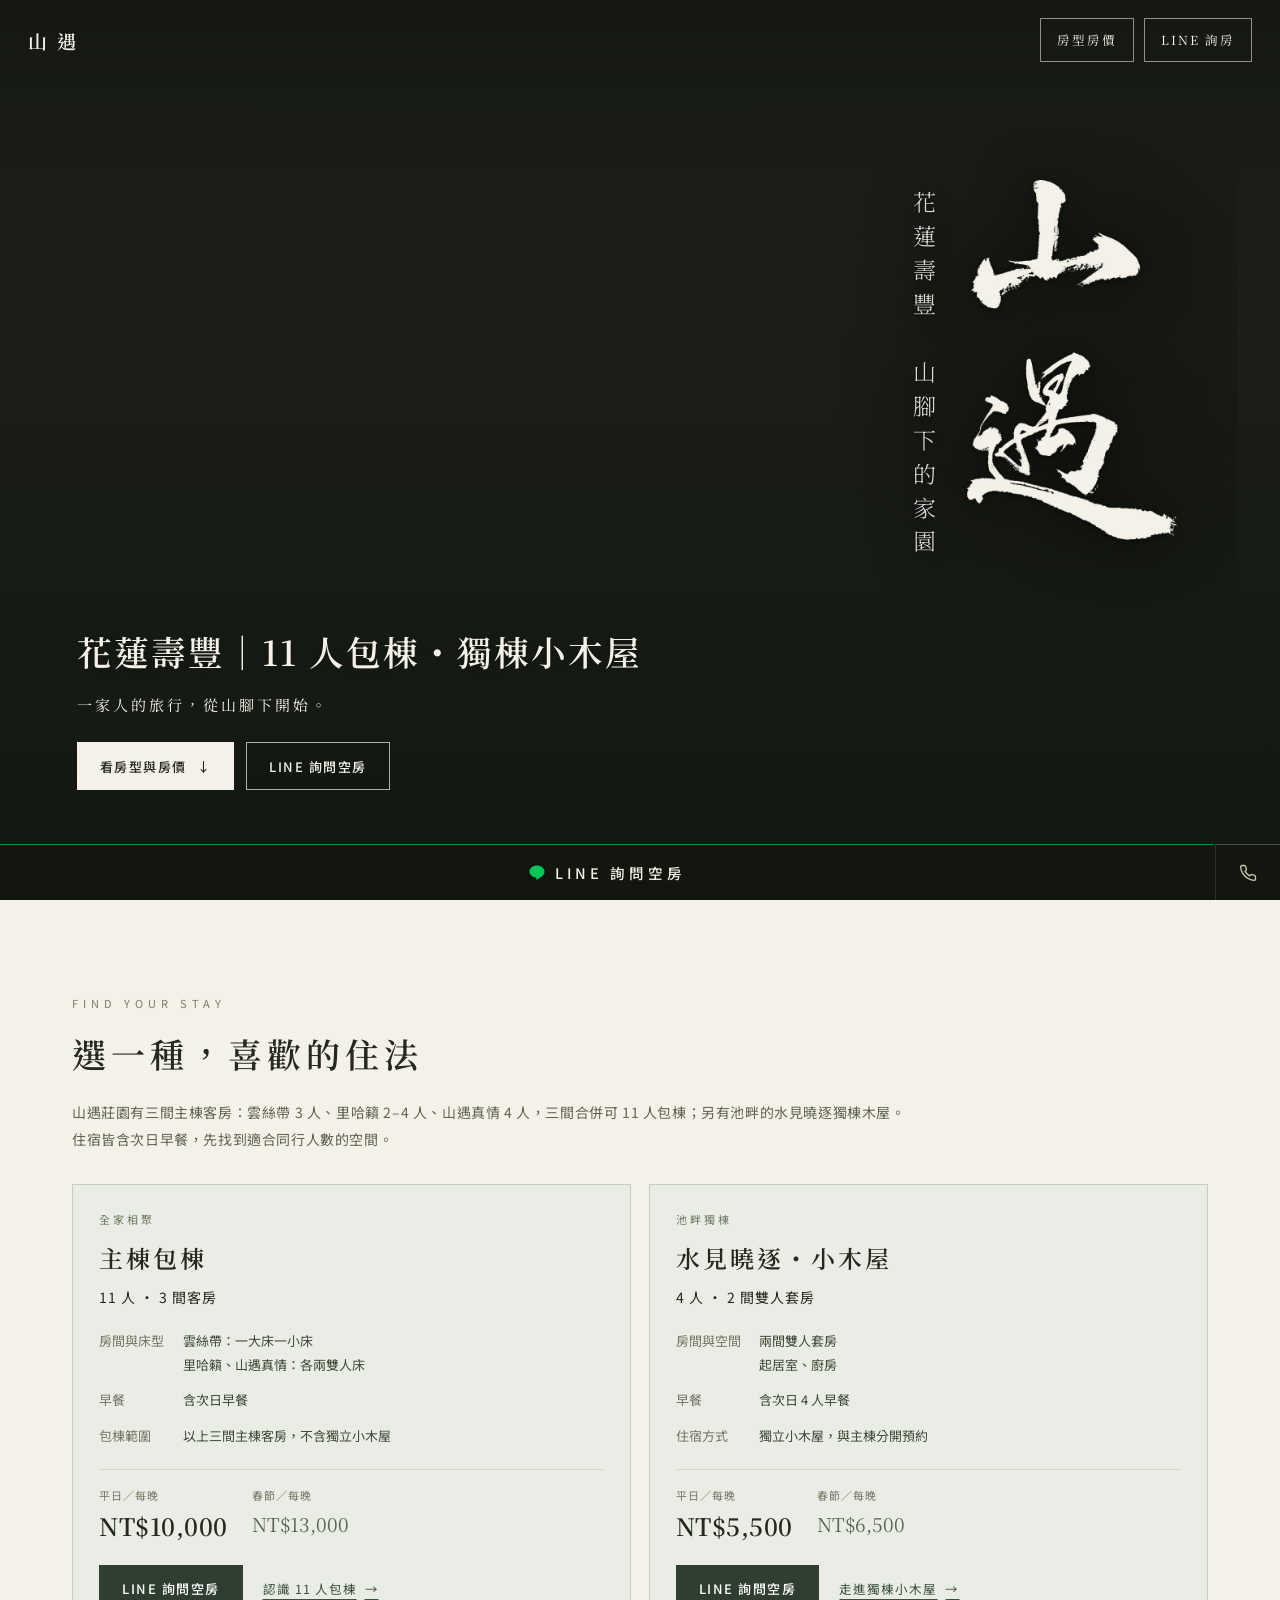
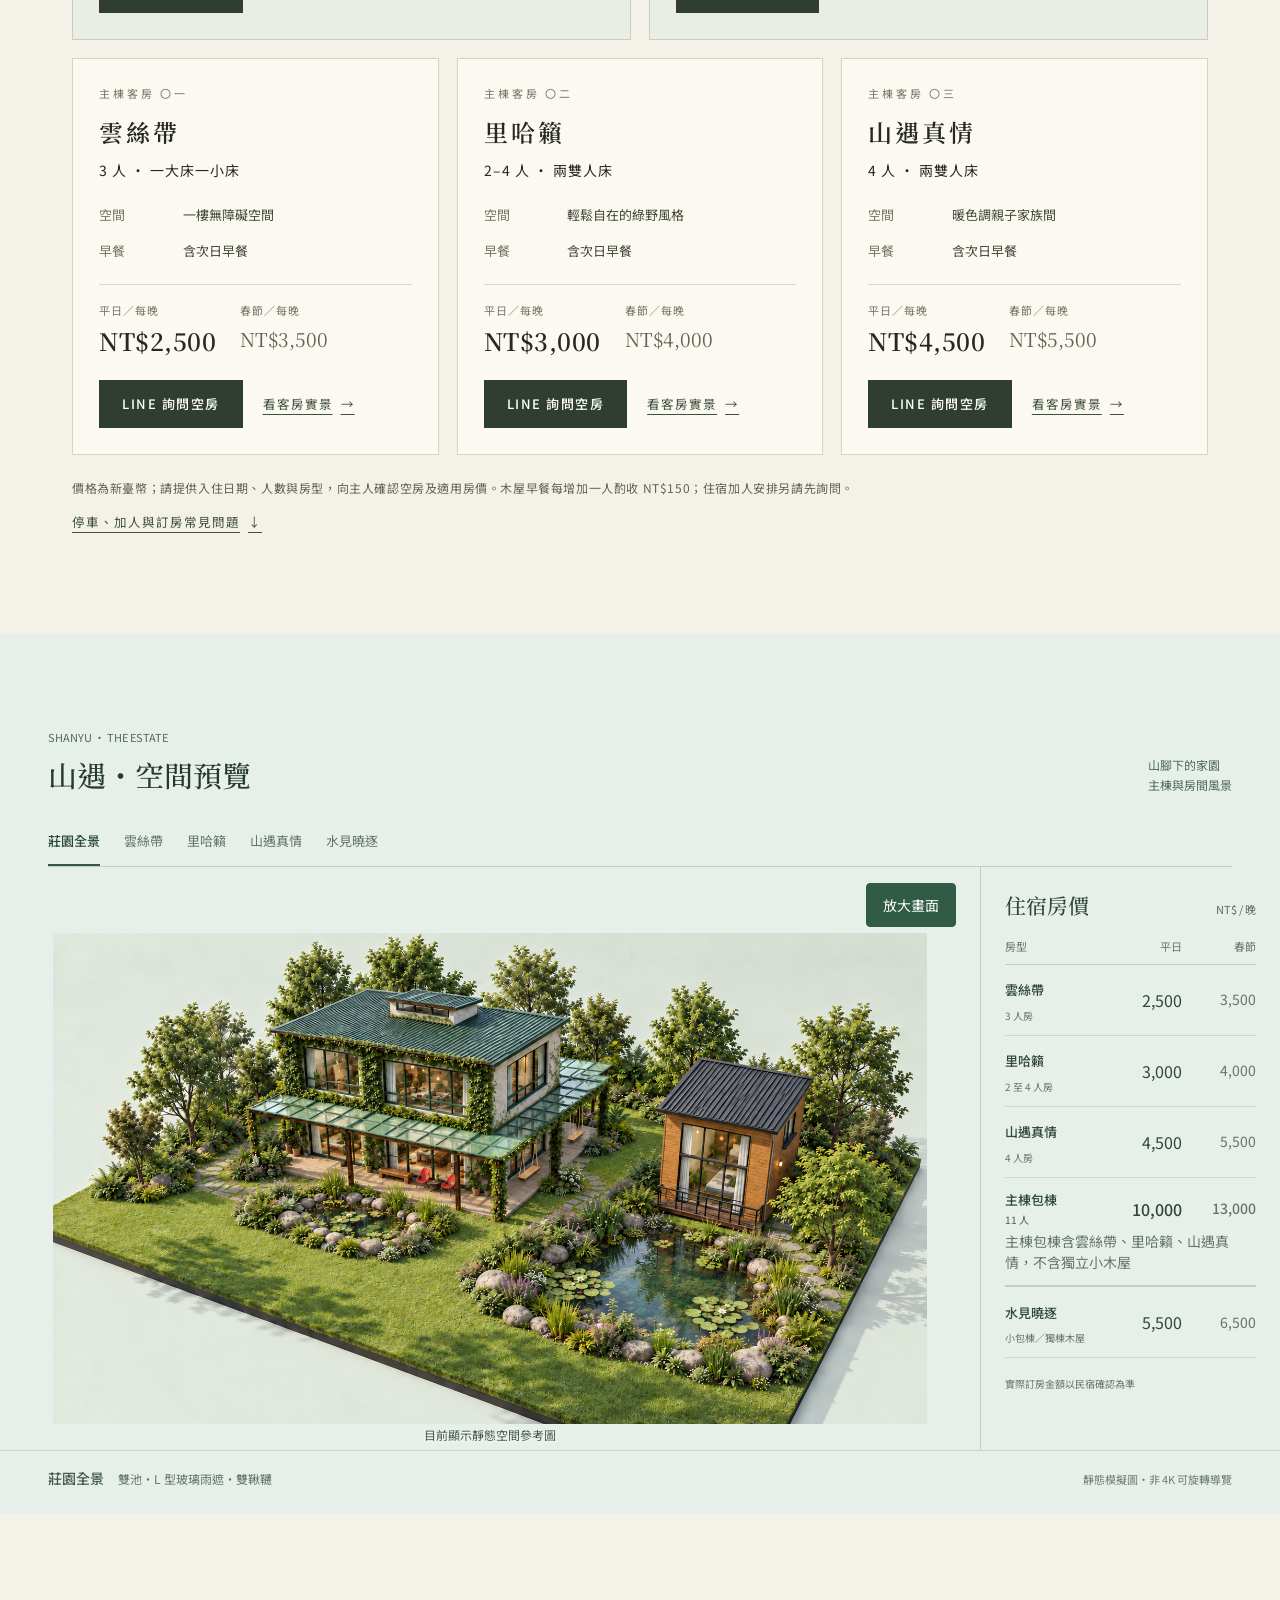
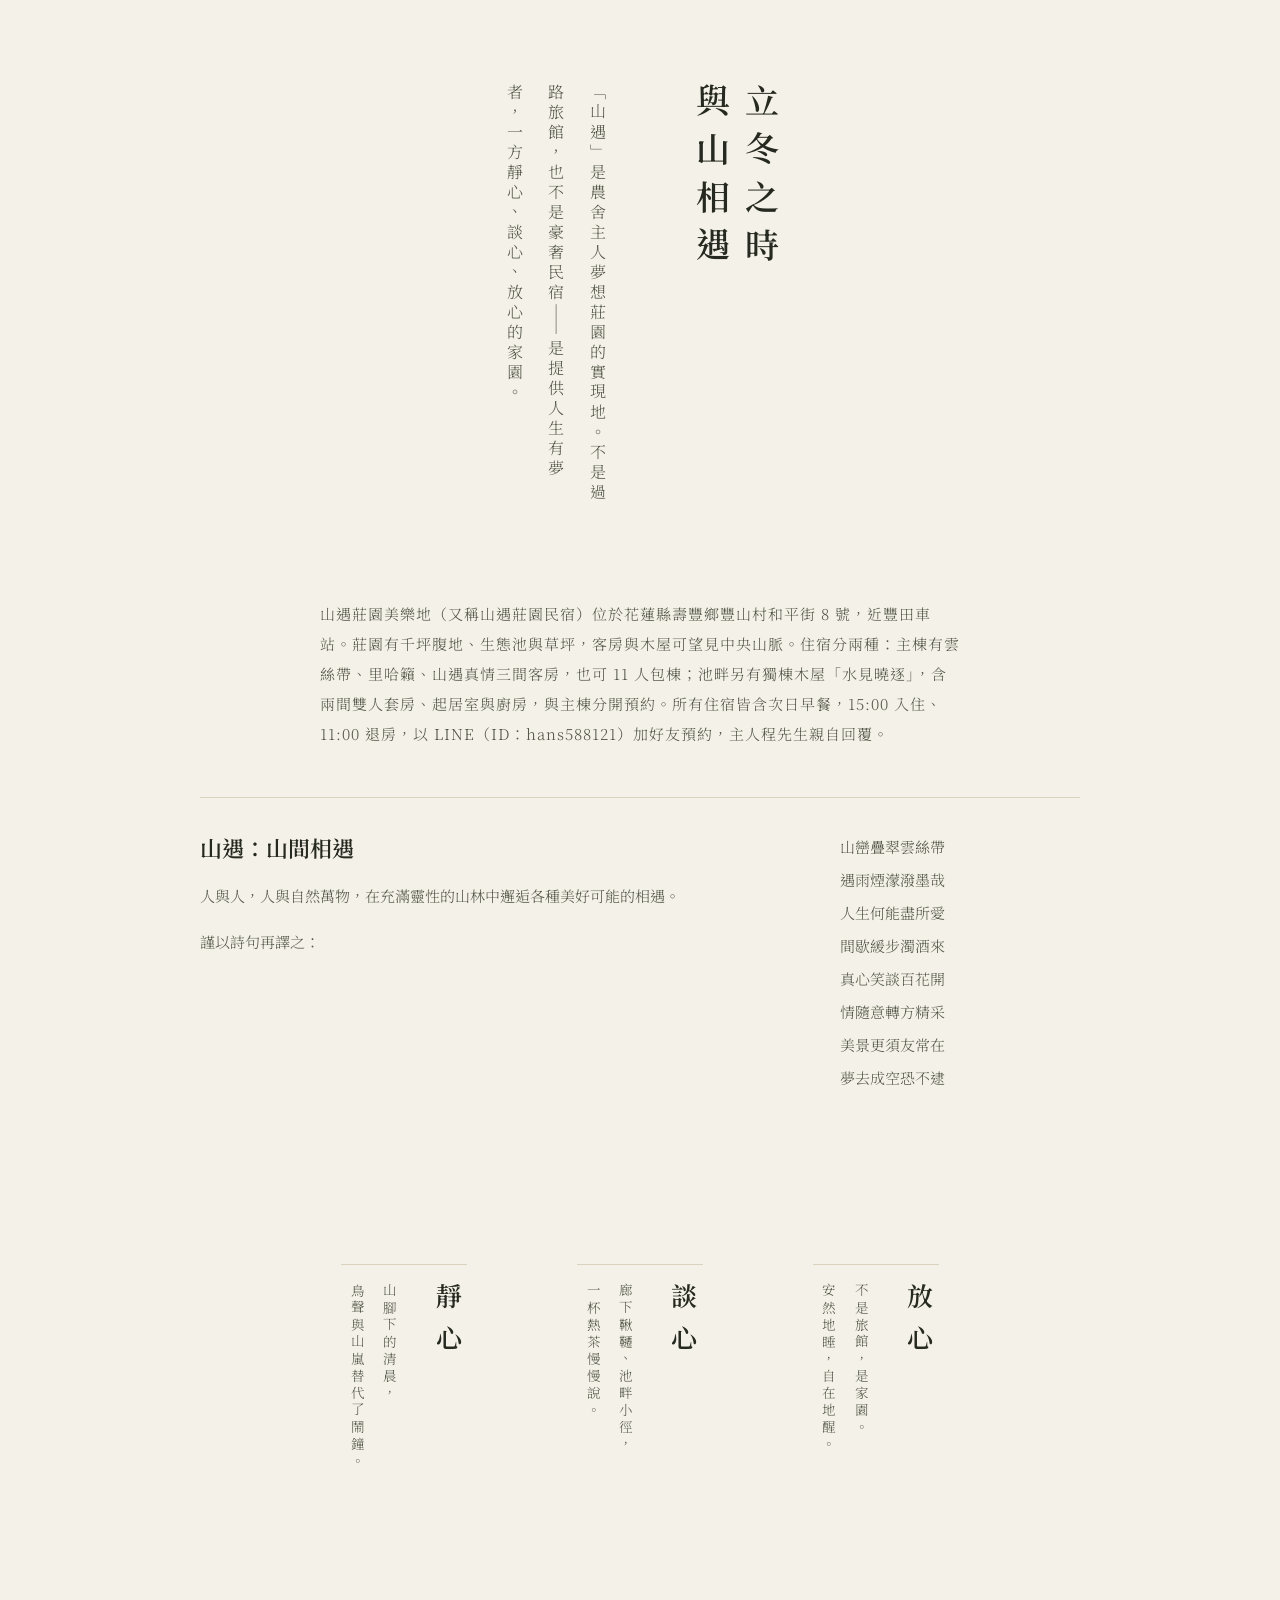
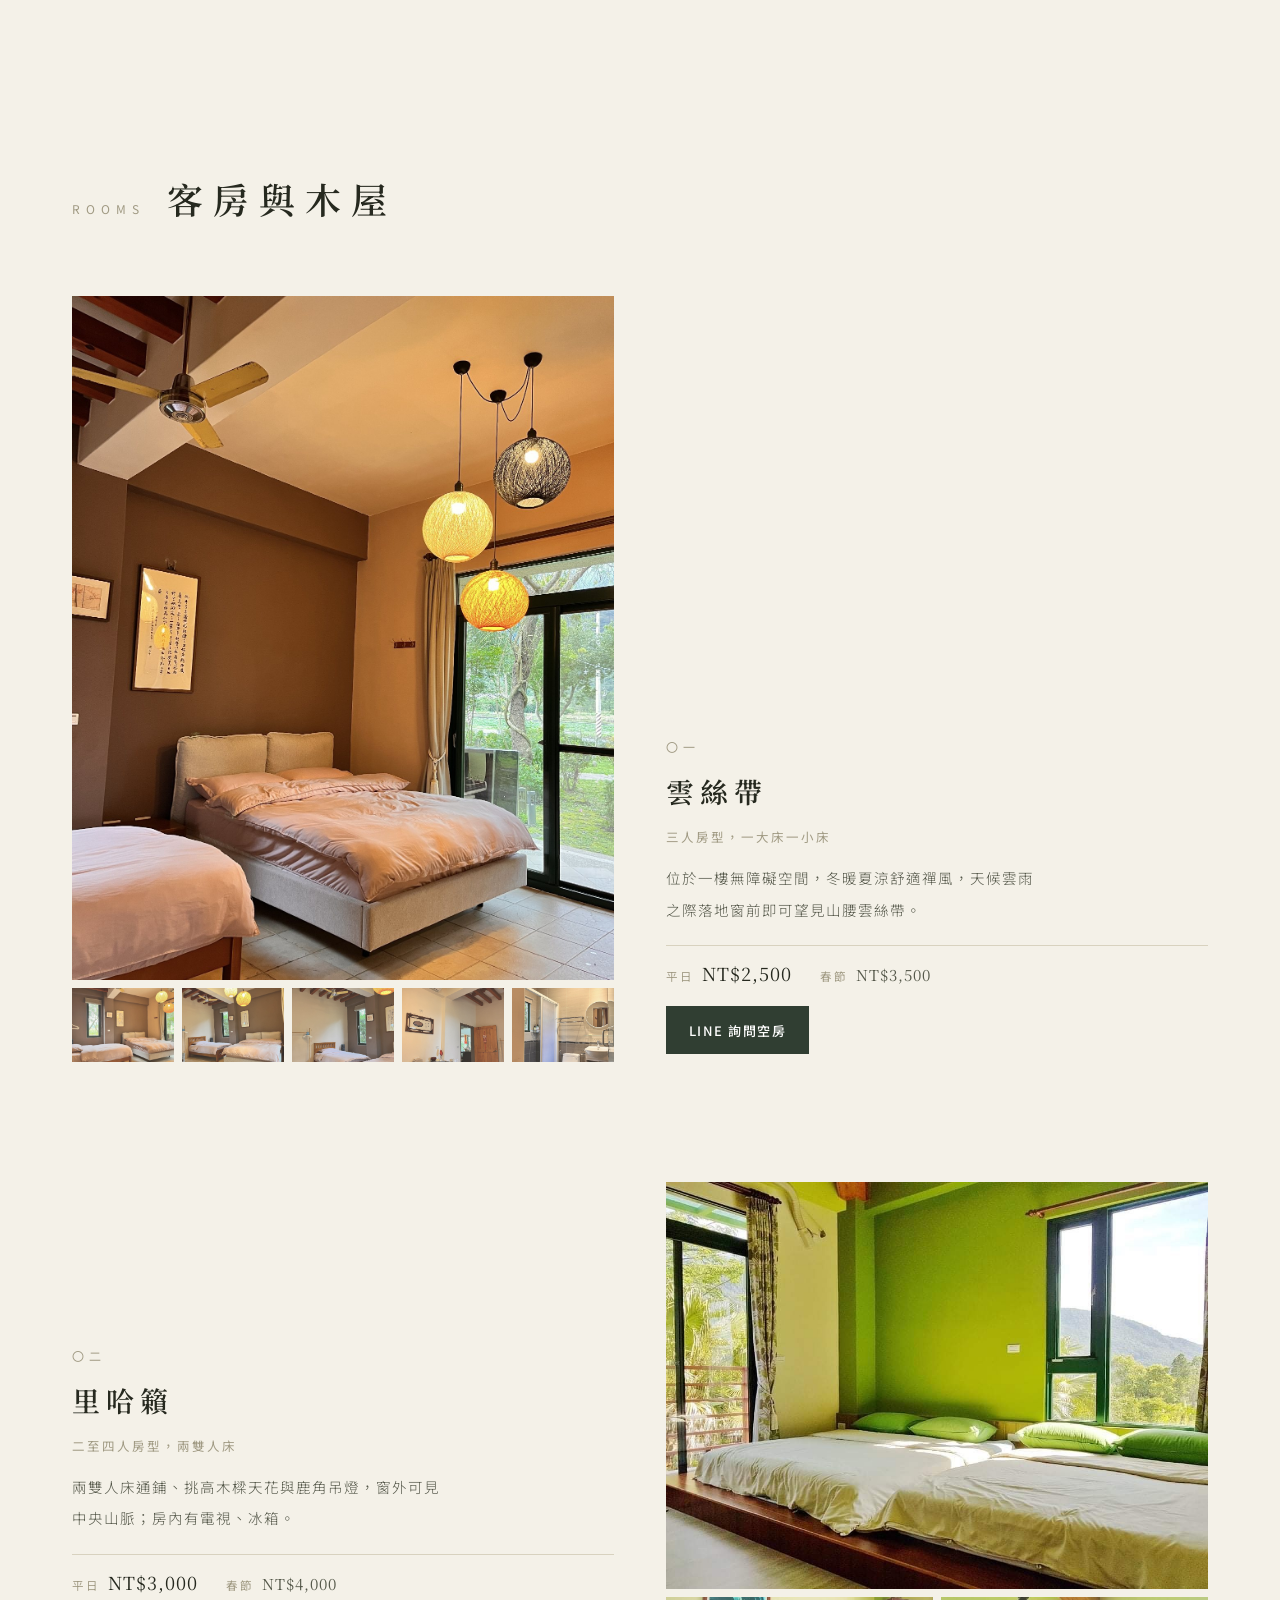
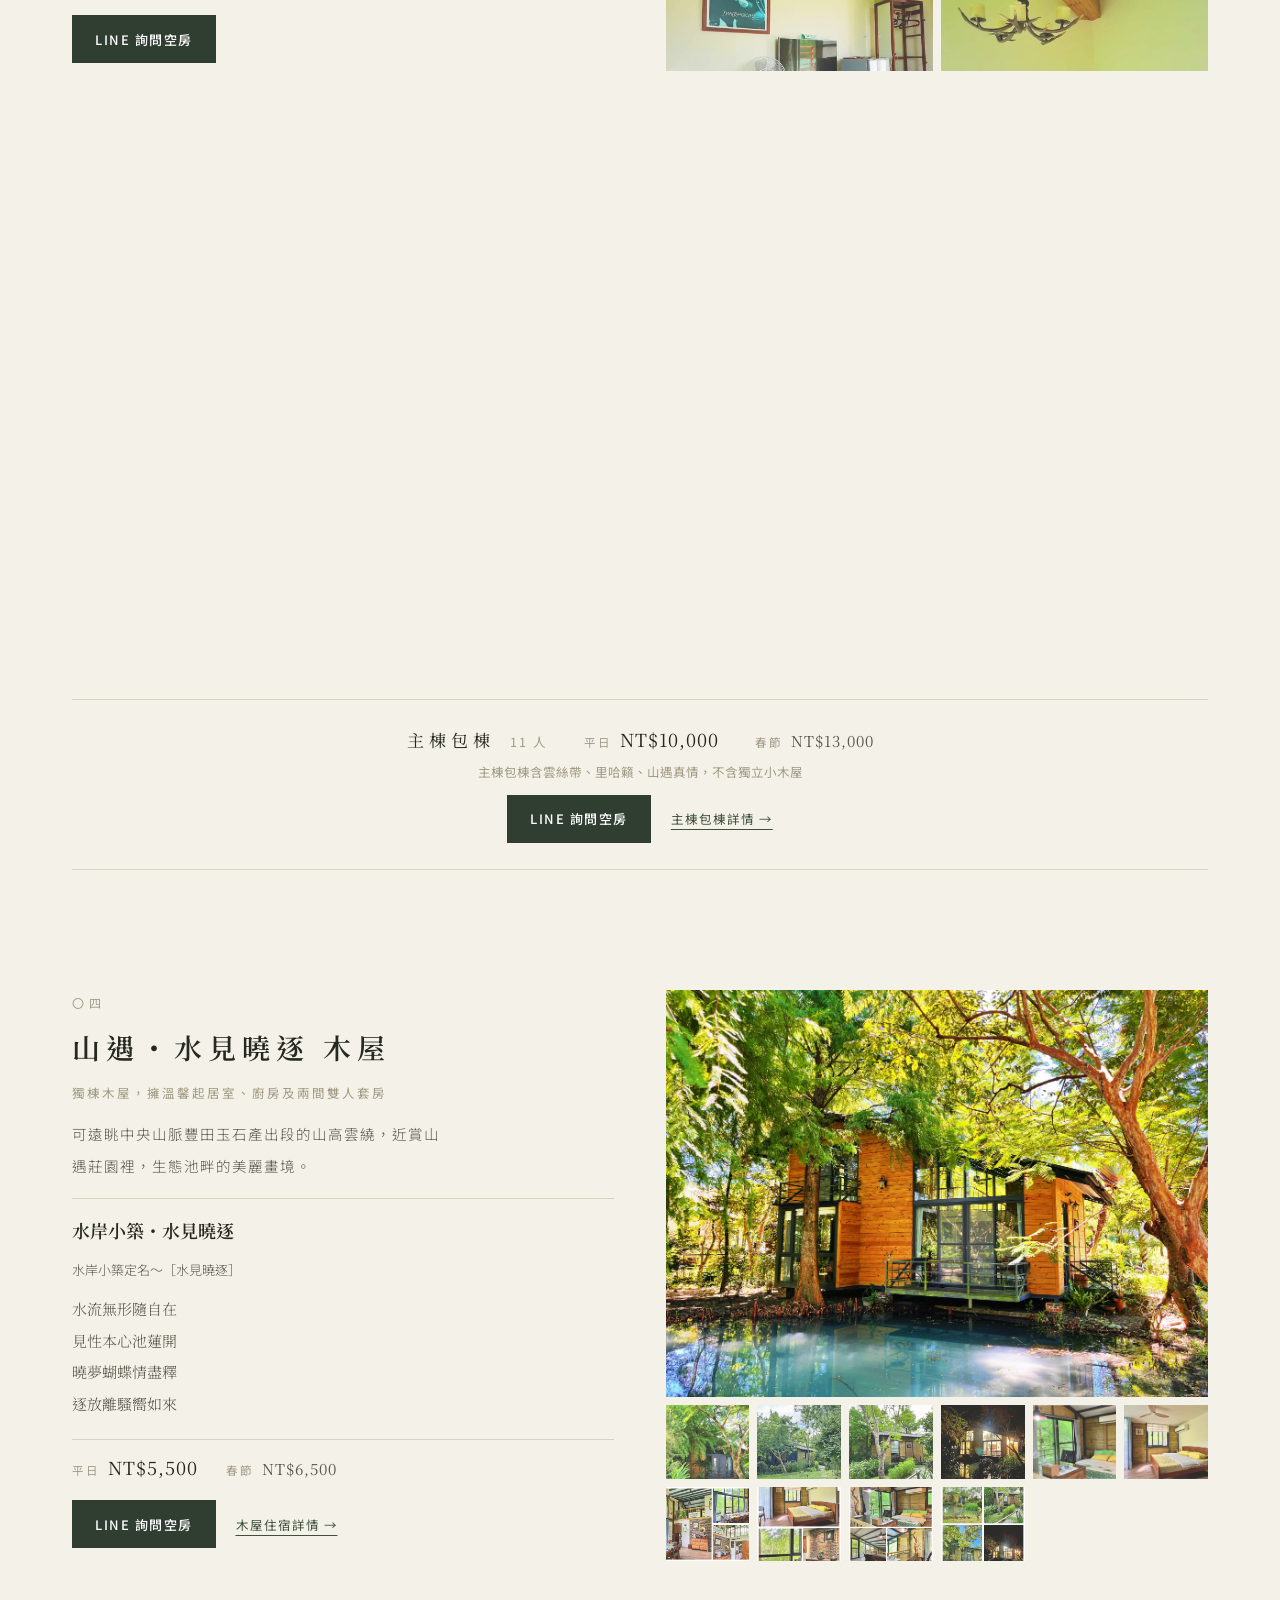
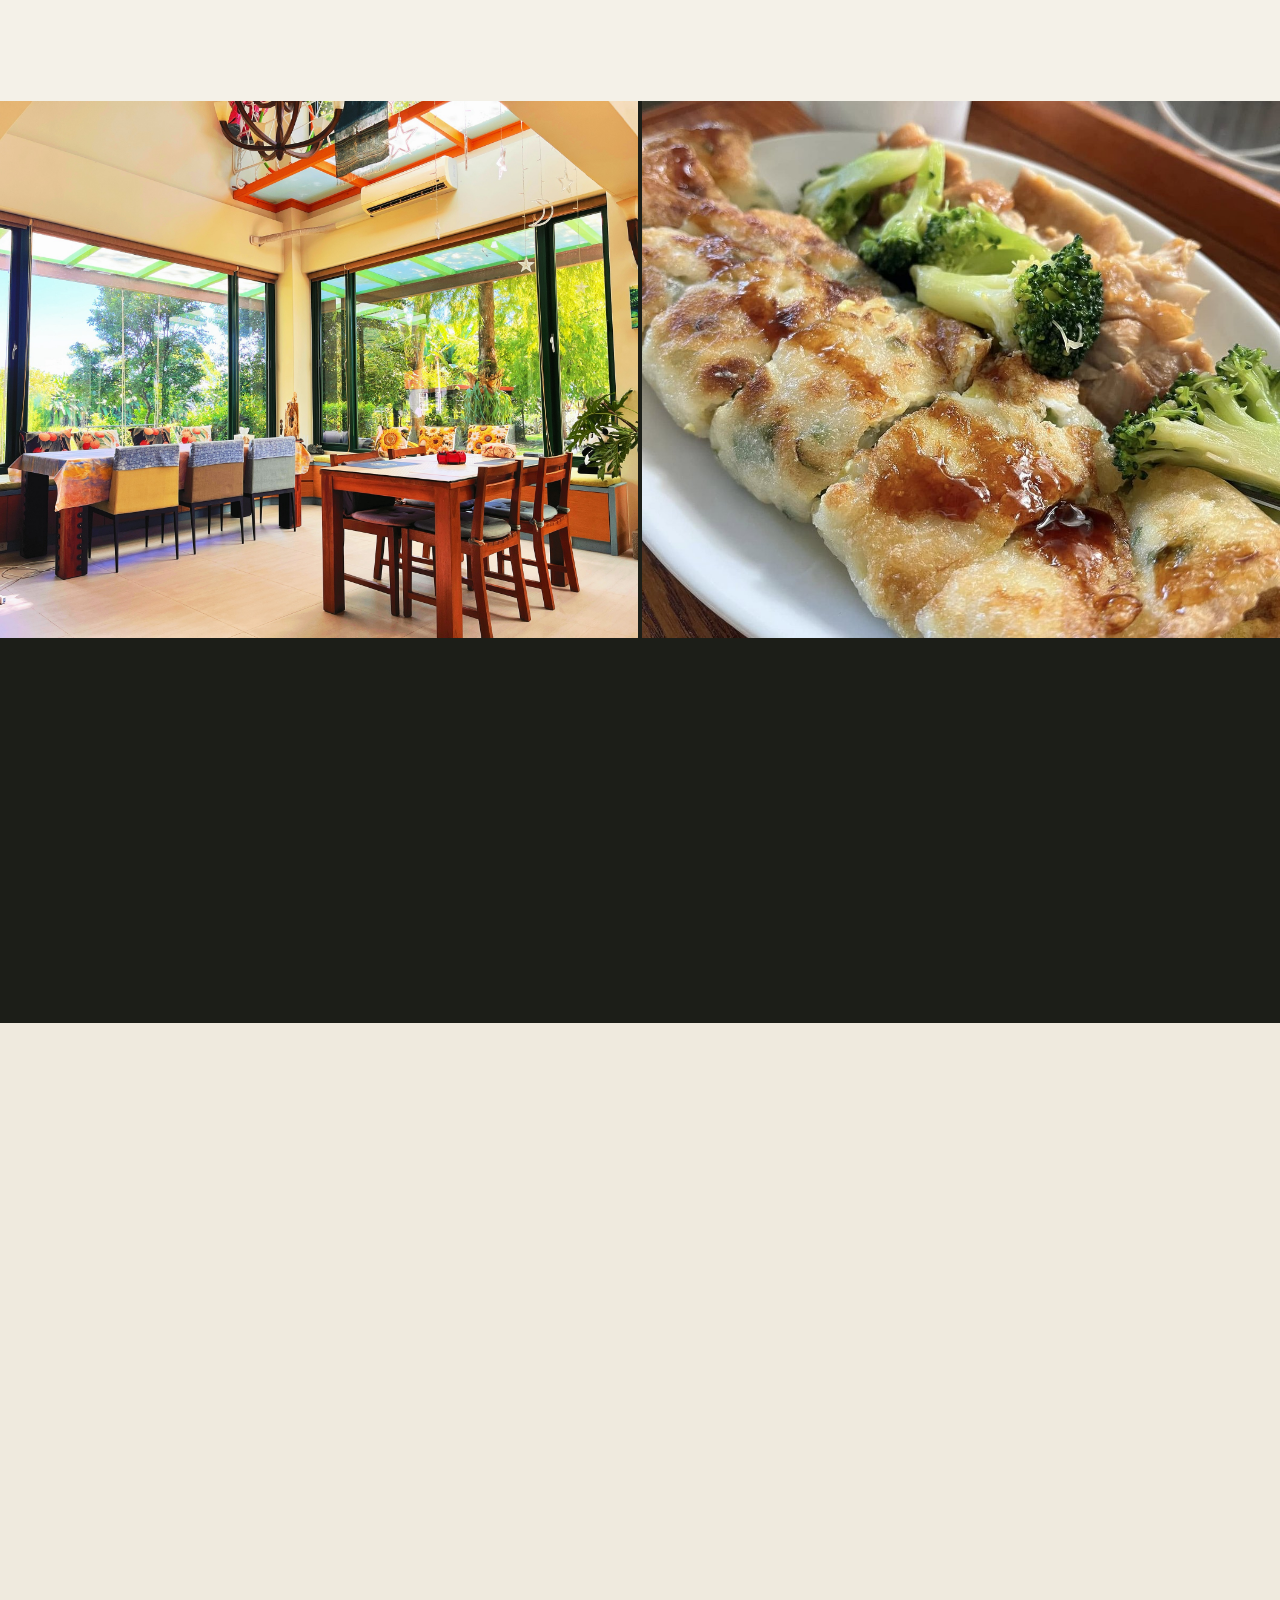
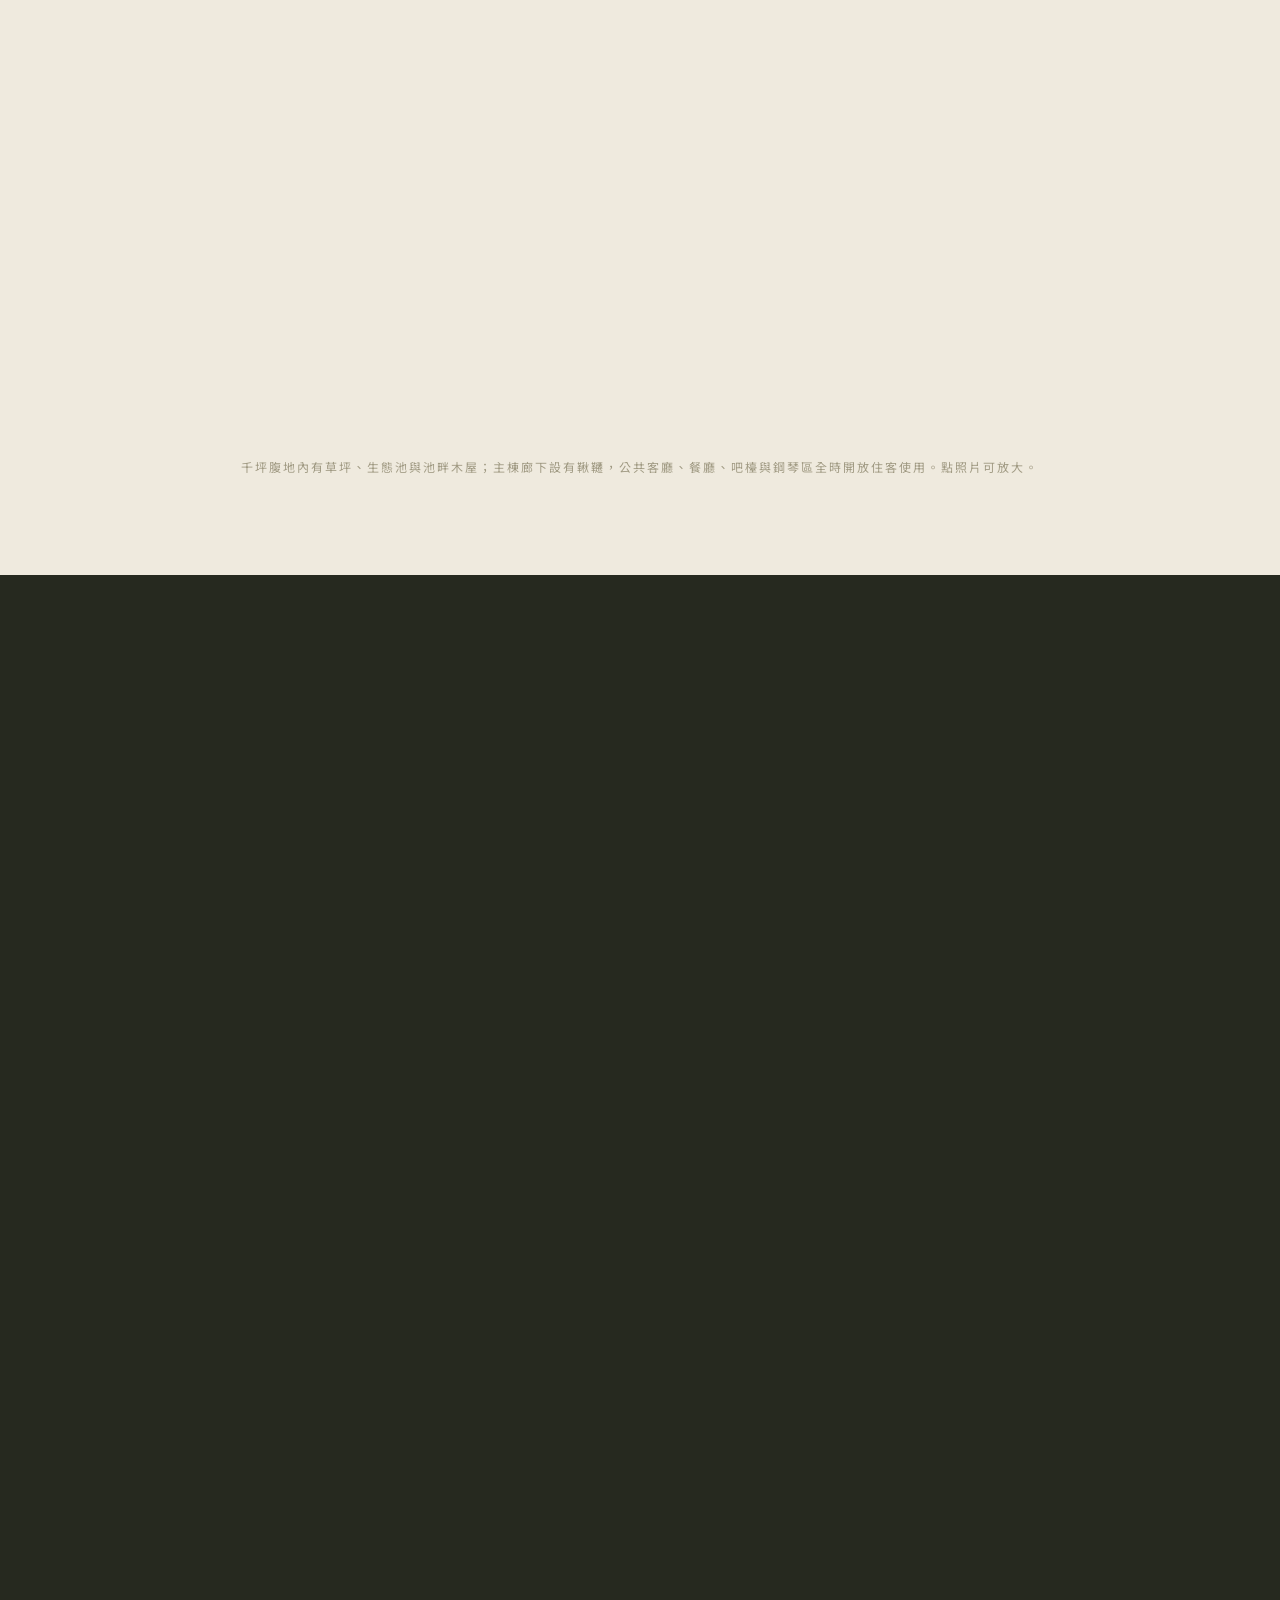
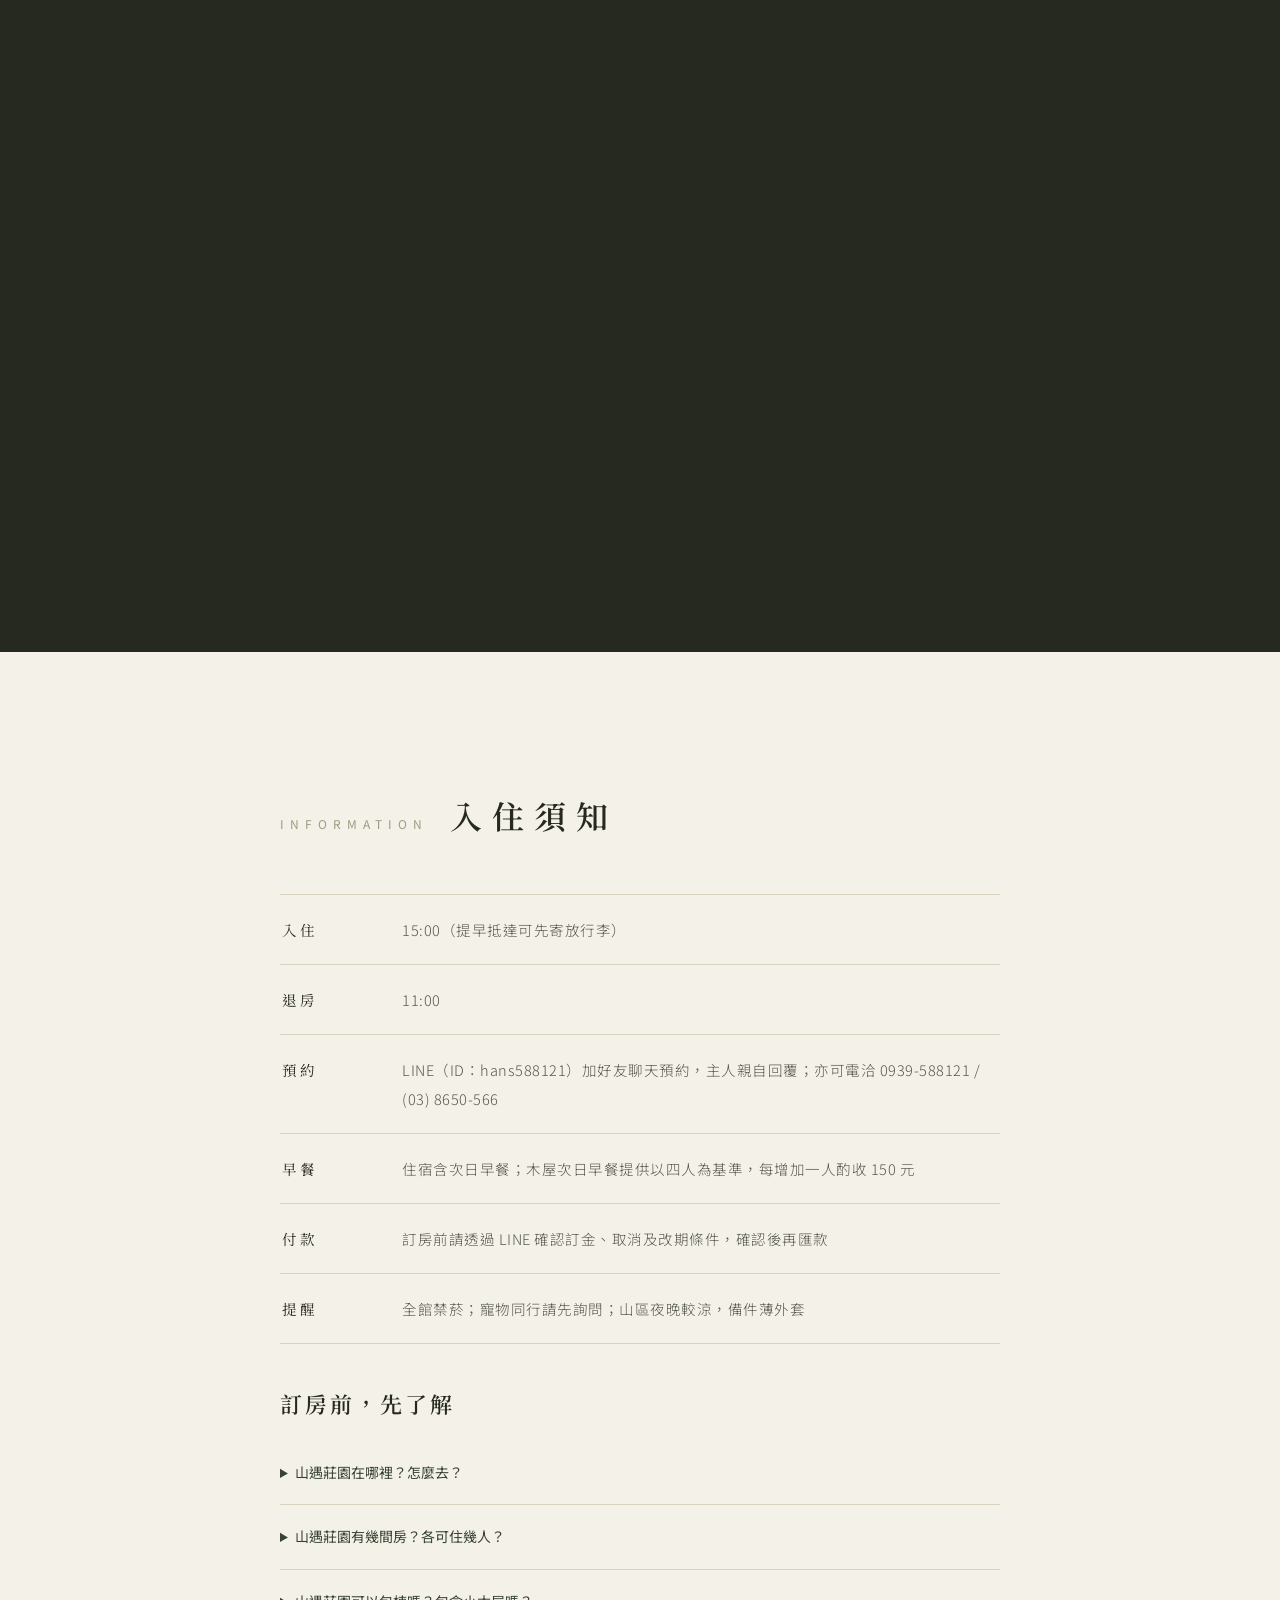
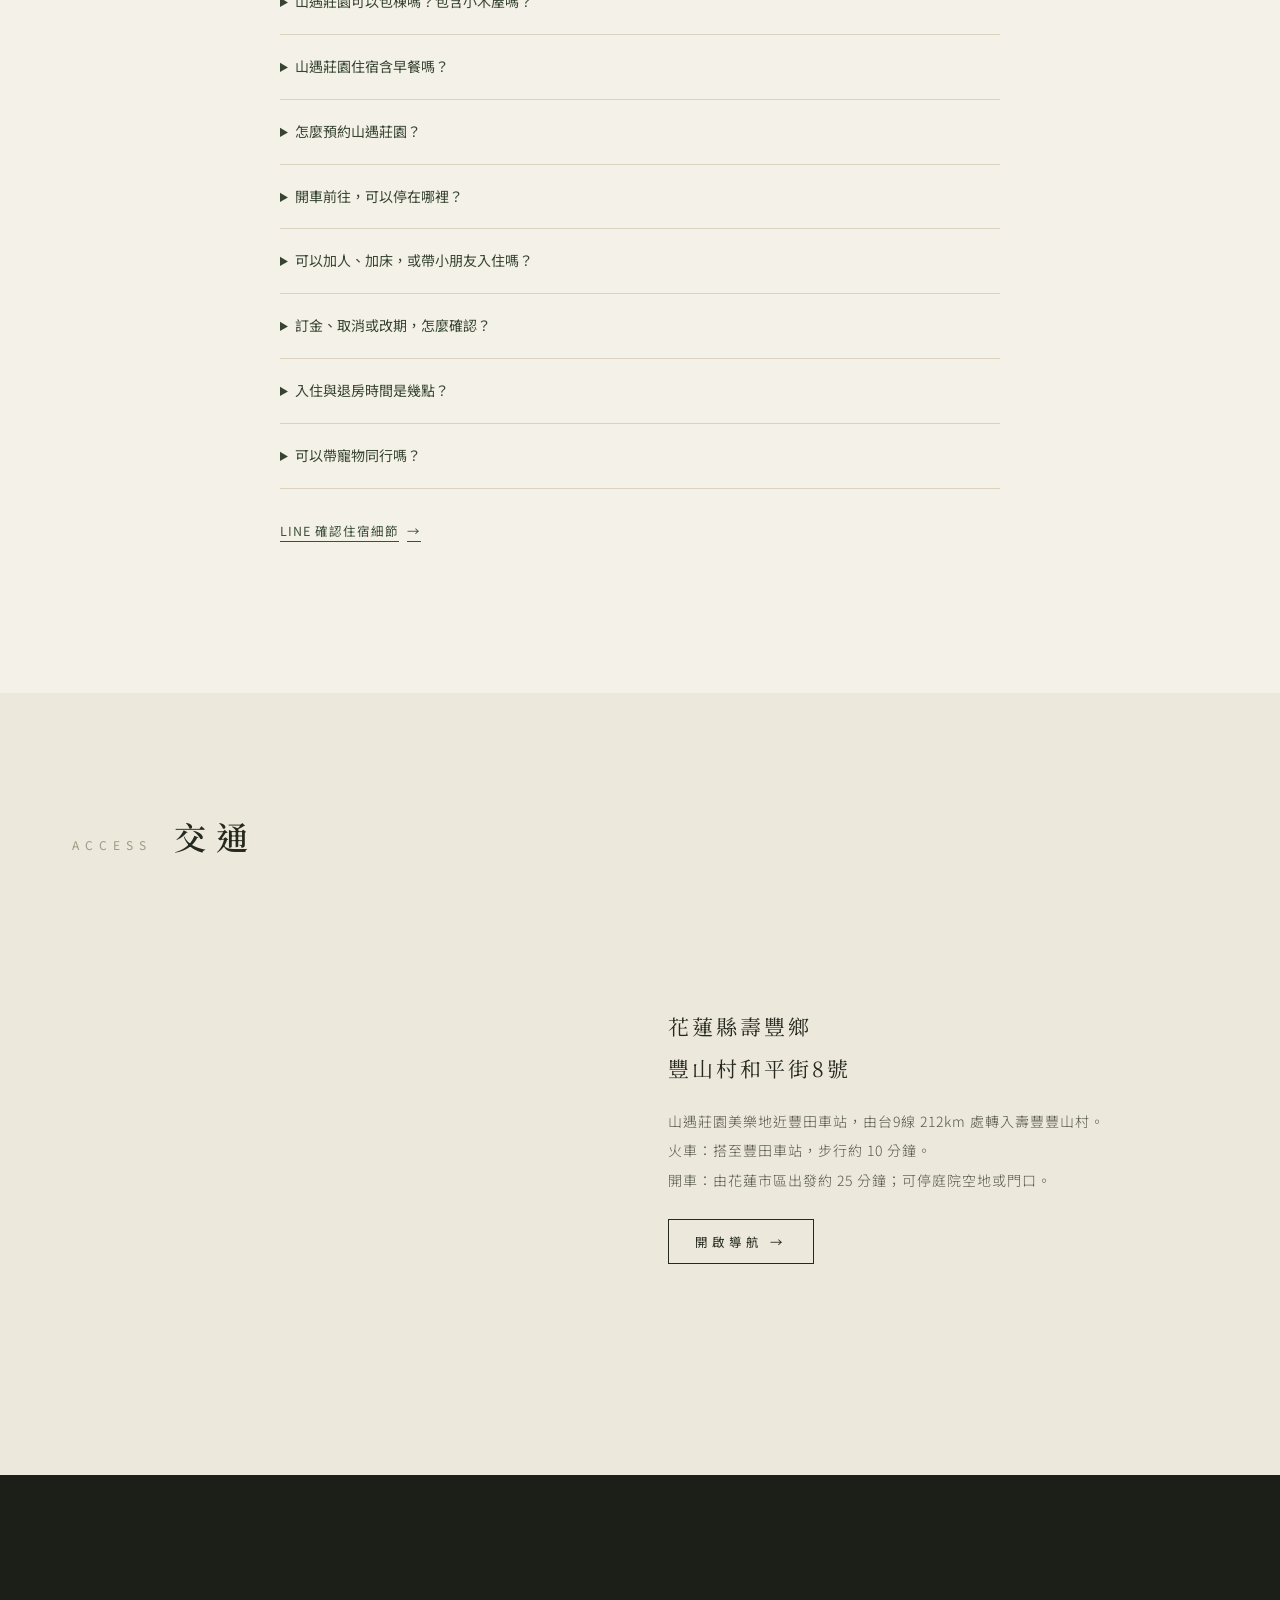
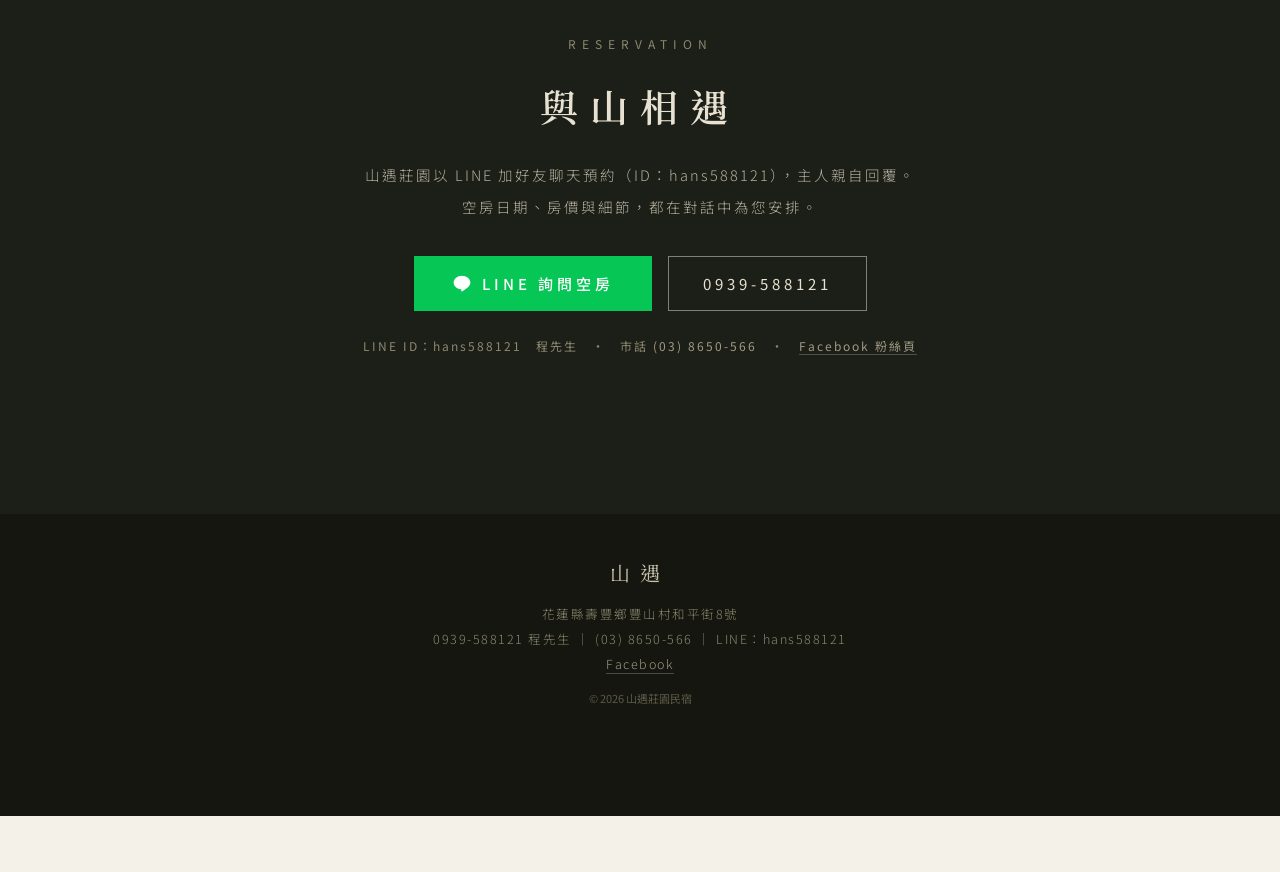
==== commit 101e32cd: "首屏繪製提前：splash 文字直接可見、輪播首圖以負延遲從可見狀態起跑，讓 FCP/LCP 在首次繪製即記錄 Co-Authored-By: Claude Fable 5.1 <noreply@an" ====
--- a/index.html
+++ b/index.html
@@ -459,7 +459,8 @@
 </script>
 <link rel="preconnect" href="https://fonts.googleapis.com">
 <link rel="preconnect" href="https://fonts.gstatic.com" crossorigin>
-<link href="https://fonts.googleapis.com/css2?family=Ma+Shan+Zheng&family=Noto+Serif+TC:wght@300;400;600&family=Noto+Sans+TC:wght@300;400;500&display=swap" rel="stylesheet">
+<link rel="preload" as="style" href="https://fonts.googleapis.com/css2?family=Ma+Shan+Zheng&family=Noto+Serif+TC:wght@300;400;600&family=Noto+Sans+TC:wght@300;400;500&display=swap" onload="this.onload=null;this.rel='stylesheet'">
+<noscript><link rel="stylesheet" href="https://fonts.googleapis.com/css2?family=Ma+Shan+Zheng&family=Noto+Serif+TC:wght@300;400;600&family=Noto+Sans+TC:wght@300;400;500&display=swap"></noscript>
 <link rel="icon" href="/assets/icon/icon-96.png" sizes="96x96" type="image/png">
 <link rel="apple-touch-icon" href="/assets/icon/apple-touch-icon.png">
 <style>
@@ -472,7 +473,7 @@
 
 .nowrap{white-space:nowrap}
 @keyframes heroFade{from{opacity:0}to{opacity:1}}
-@keyframes splashText{0%{opacity:0}35%{opacity:1}75%{opacity:1}100%{opacity:0}}
+@keyframes splashText{0%{opacity:1}75%{opacity:1}100%{opacity:0}}
 @keyframes splashOut{to{opacity:0;visibility:hidden}}
 @keyframes slideFade{0%{opacity:0}5%{opacity:1}20%{opacity:1}25%{opacity:0}100%{opacity:0}}
 @keyframes kenburns{from{transform:scale(1)}to{transform:scale(1.07)}}
@@ -497,11 +498,11 @@
 .hero{position:relative;height:100vh;min-height:560px;background:#1c1e18;overflow:hidden}
 .hero-img{position:absolute;inset:0;animation:heroFade 2.4s ease both}
 .hero-img img{position:absolute;inset:0;width:100%;height:100%;object-fit:cover;object-position:center 62%;opacity:0;animation:slideFade 25s ease-in-out infinite,kenburns 25s linear infinite}
-.hero-img picture:nth-child(1) img{animation-delay:0s,0s}
-.hero-img picture:nth-child(2) img{animation-delay:5s,5s}
-.hero-img picture:nth-child(3) img{animation-delay:10s,10s}
-.hero-img picture:nth-child(4) img{animation-delay:15s,15s}
-.hero-img picture:nth-child(5) img{animation-delay:20s,20s}
+.hero-img picture:nth-child(1) img{animation-delay:-1.25s,-1.25s}
+.hero-img picture:nth-child(2) img{animation-delay:3.75s,3.75s}
+.hero-img picture:nth-child(3) img{animation-delay:8.75s,8.75s}
+.hero-img picture:nth-child(4) img{animation-delay:13.75s,13.75s}
+.hero-img picture:nth-child(5) img{animation-delay:18.75s,18.75s}
 @media (prefers-reduced-motion:reduce){.hero-img img{animation:none}.hero-img picture:first-child img{opacity:1}}
 .hero-shade{position:absolute;inset:0;background:linear-gradient(to bottom left,rgba(20,22,16,.5) 0%,rgba(20,22,16,.22) 30%,rgba(20,22,16,0) 52%),radial-gradient(ellipse at 50% 60%,rgba(20,22,16,0) 45%,rgba(20,22,16,.42) 100%);pointer-events:none}
 .hero-title{position:absolute;top:20%;right:clamp(24px,8vw,110px);transform:translateY(-50%);display:flex;gap:26px;color:#f4f1e8;pointer-events:none;animation:slowRise 1.6s .5s ease both}
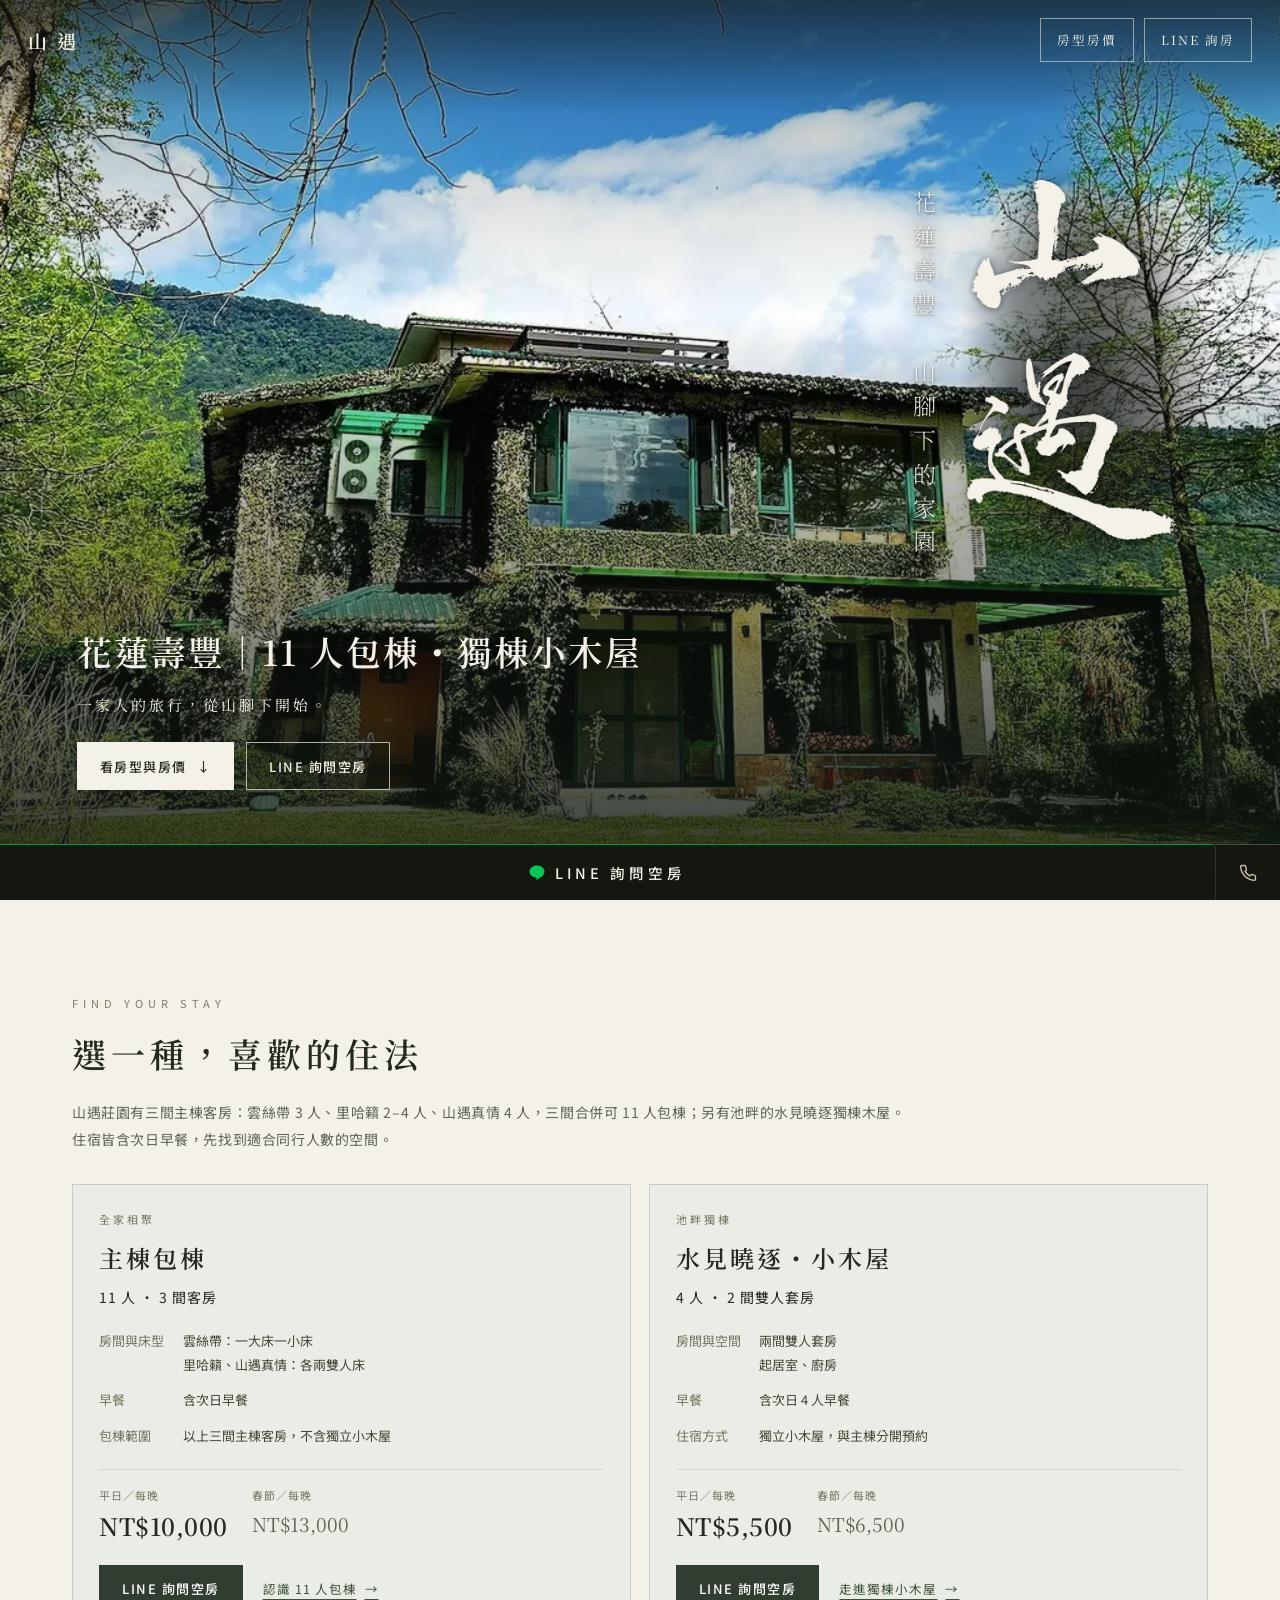
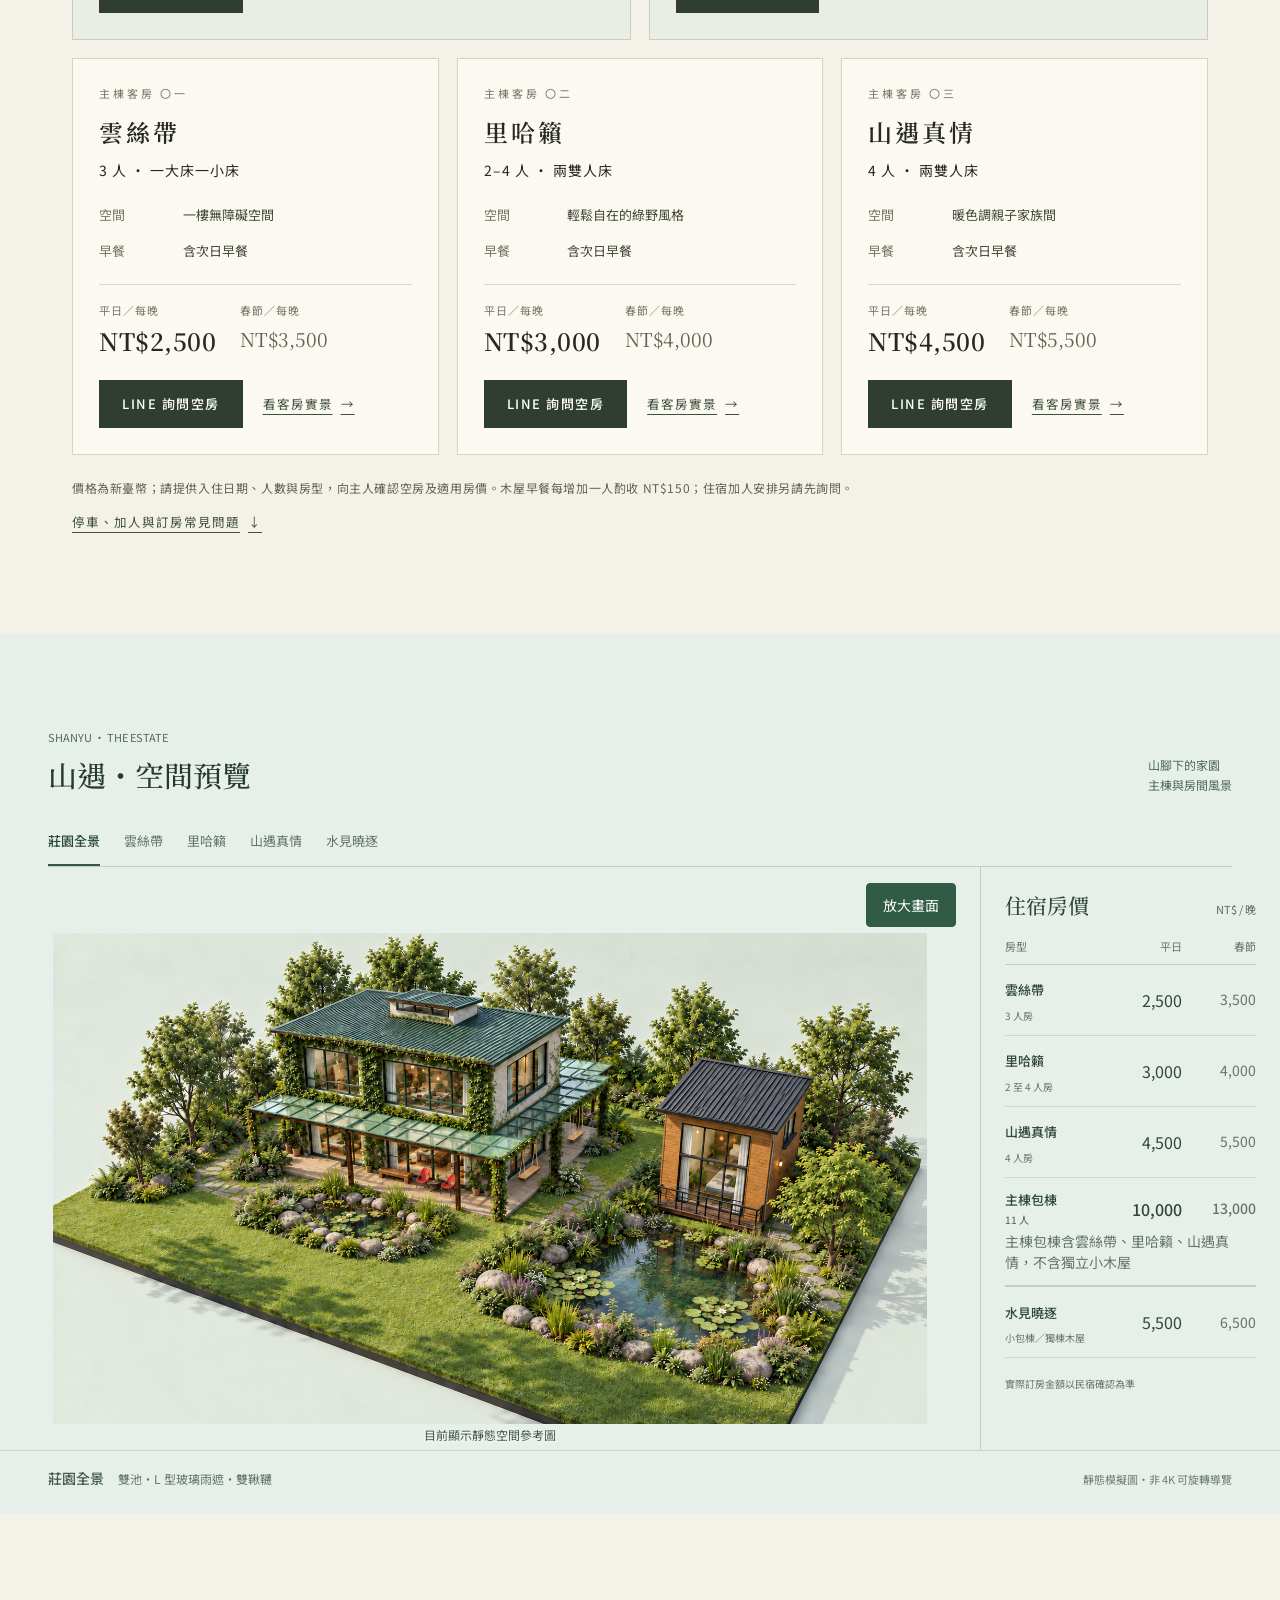
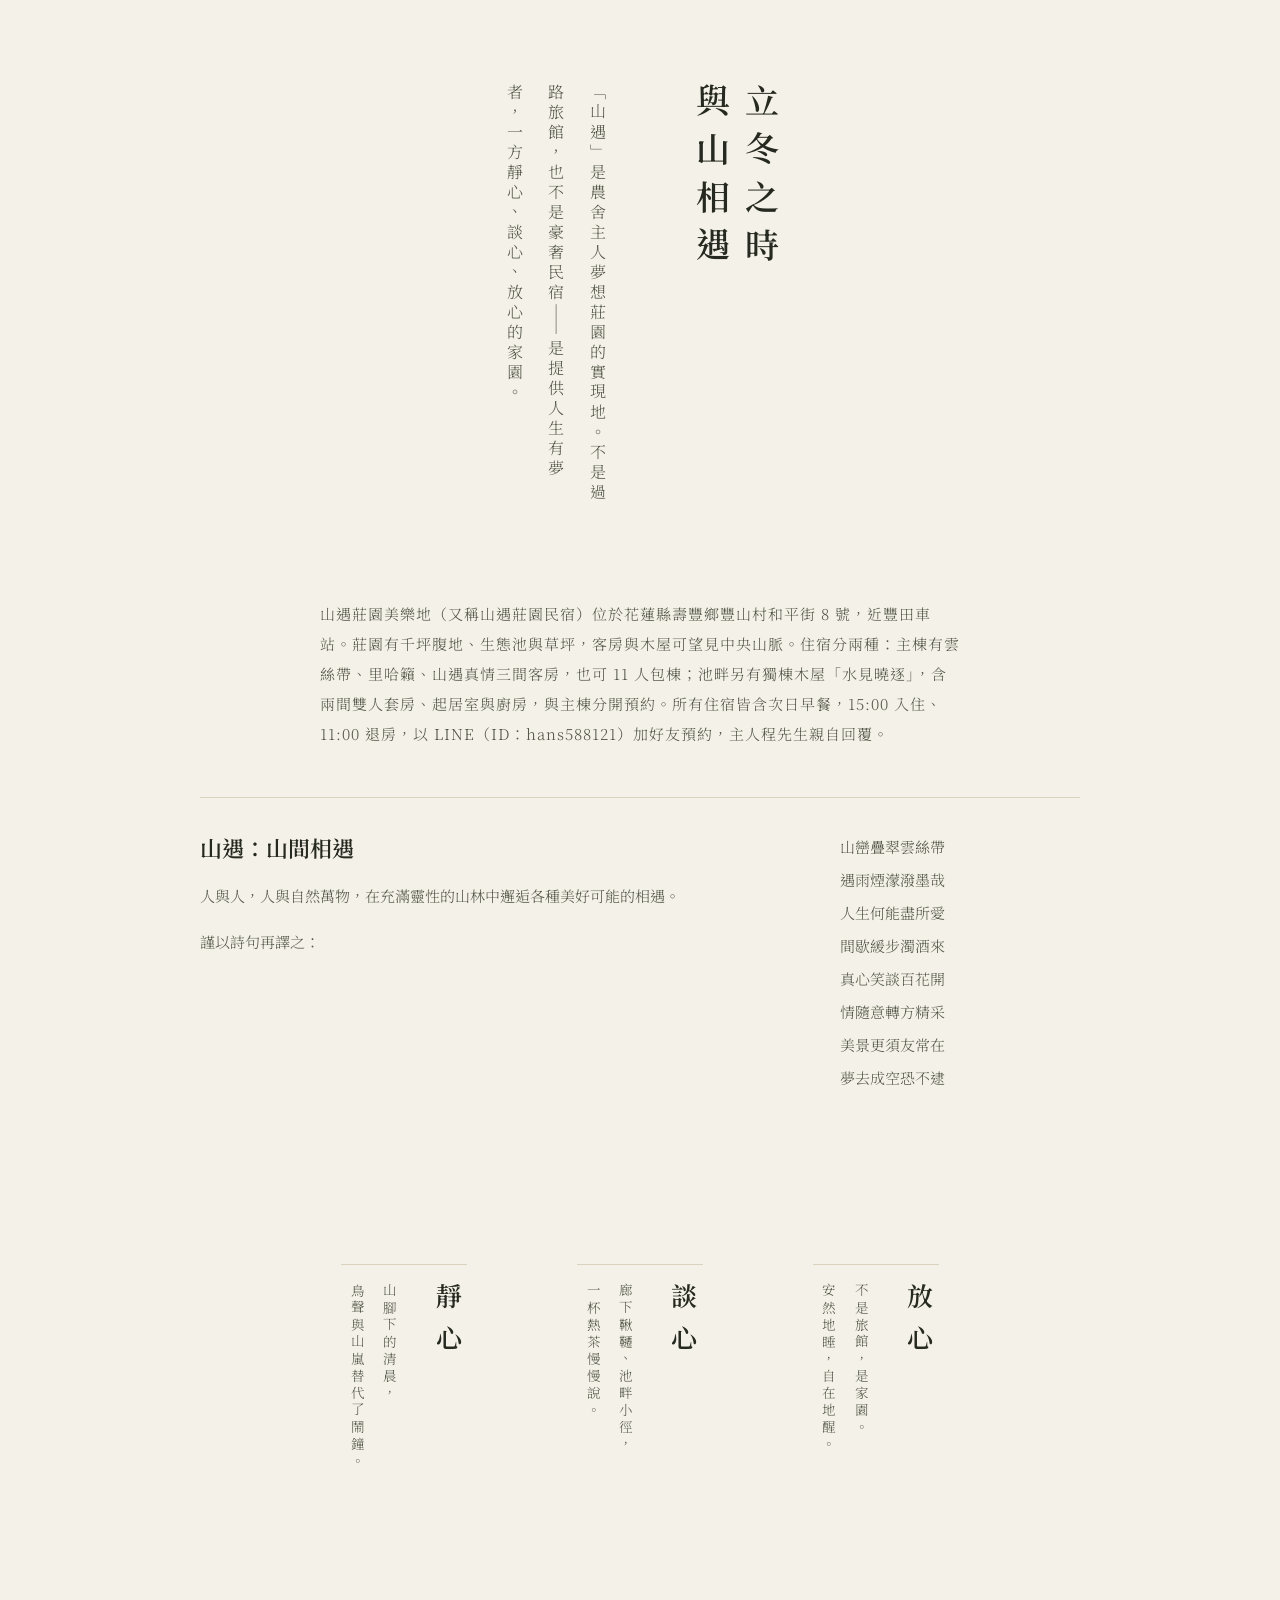
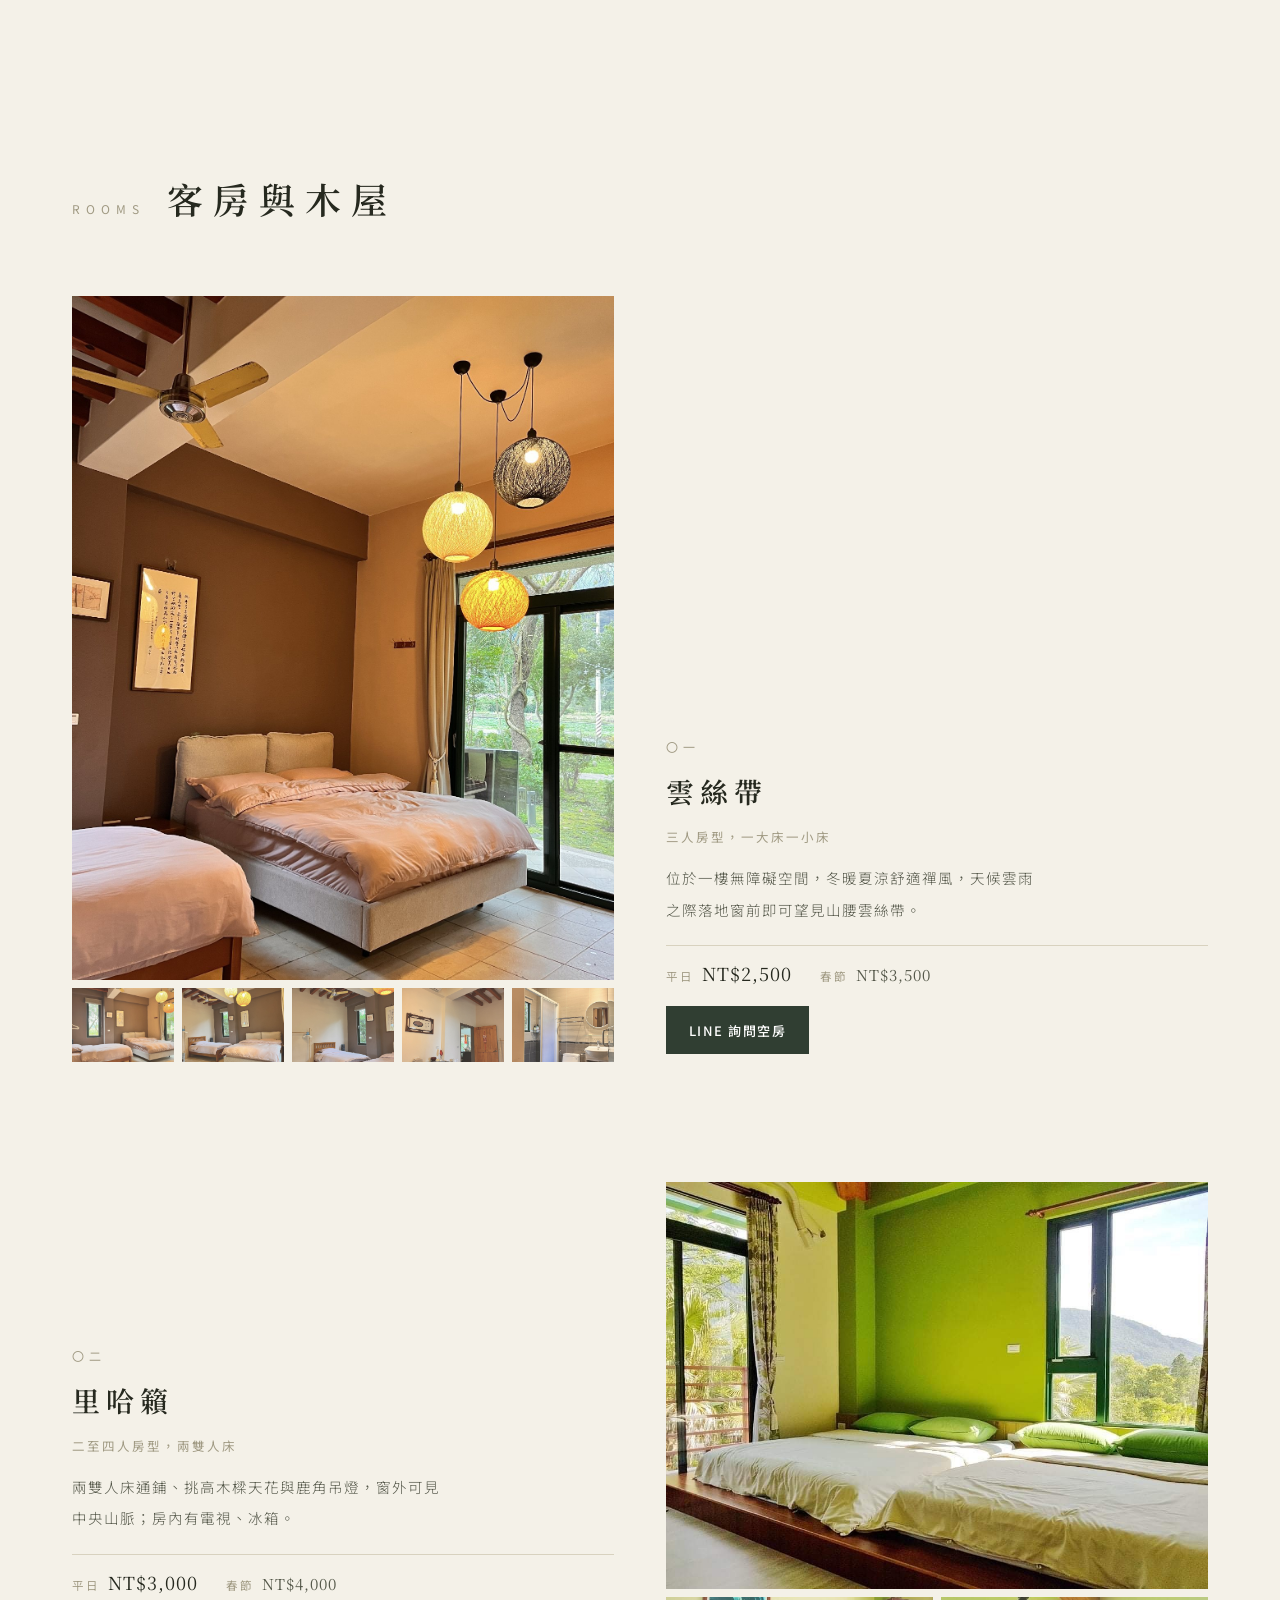
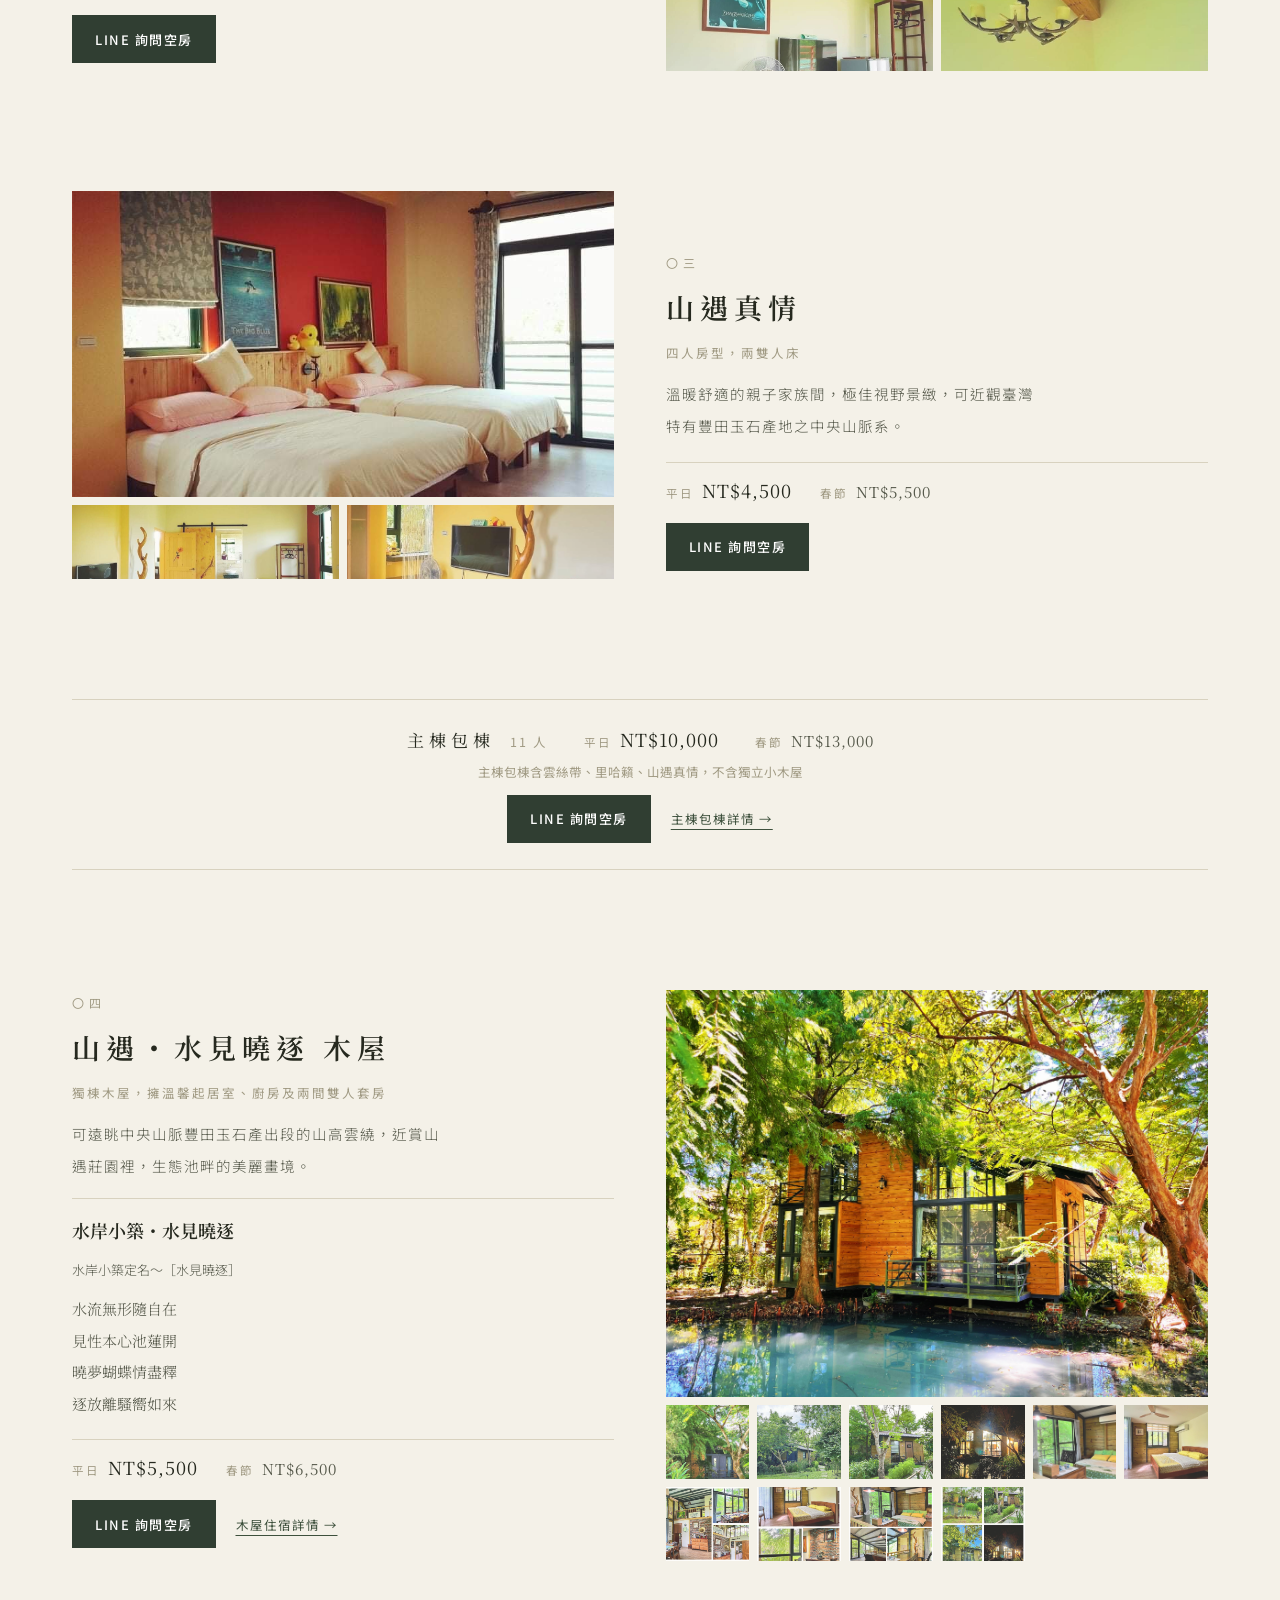
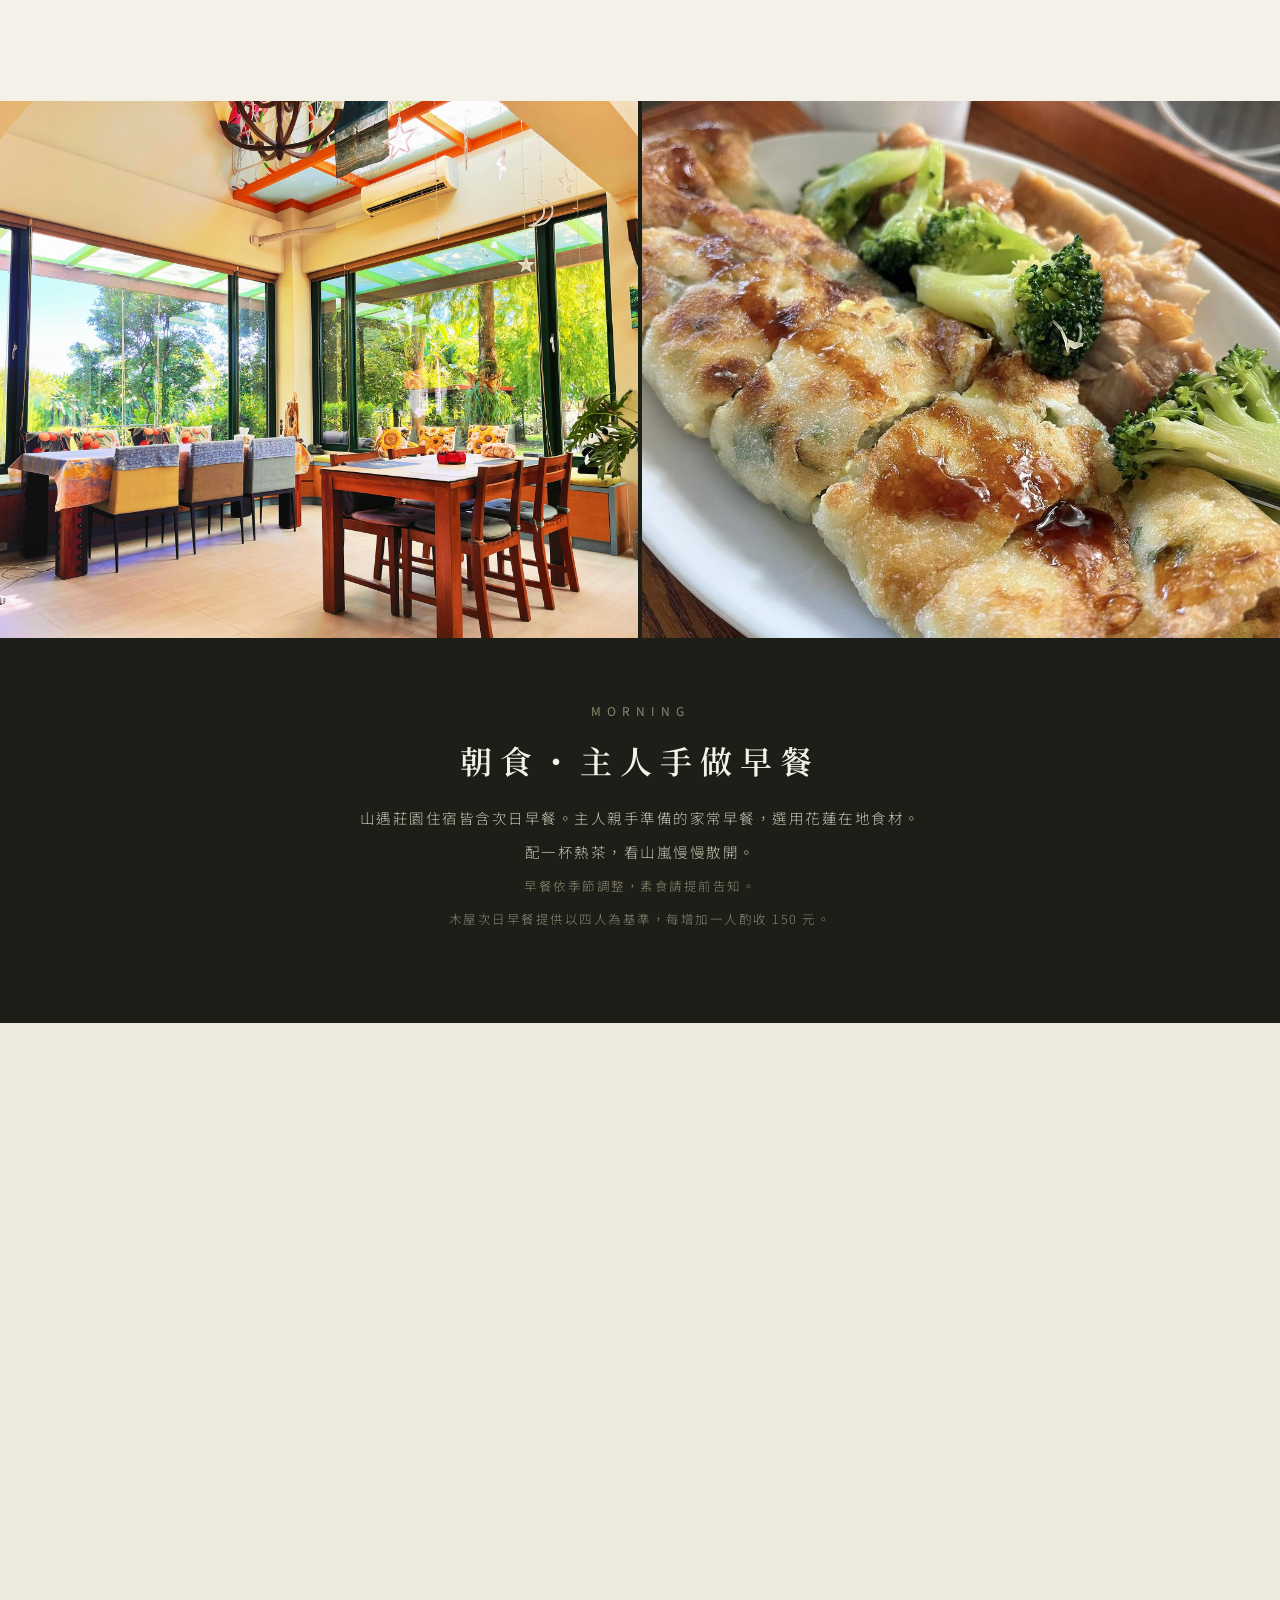
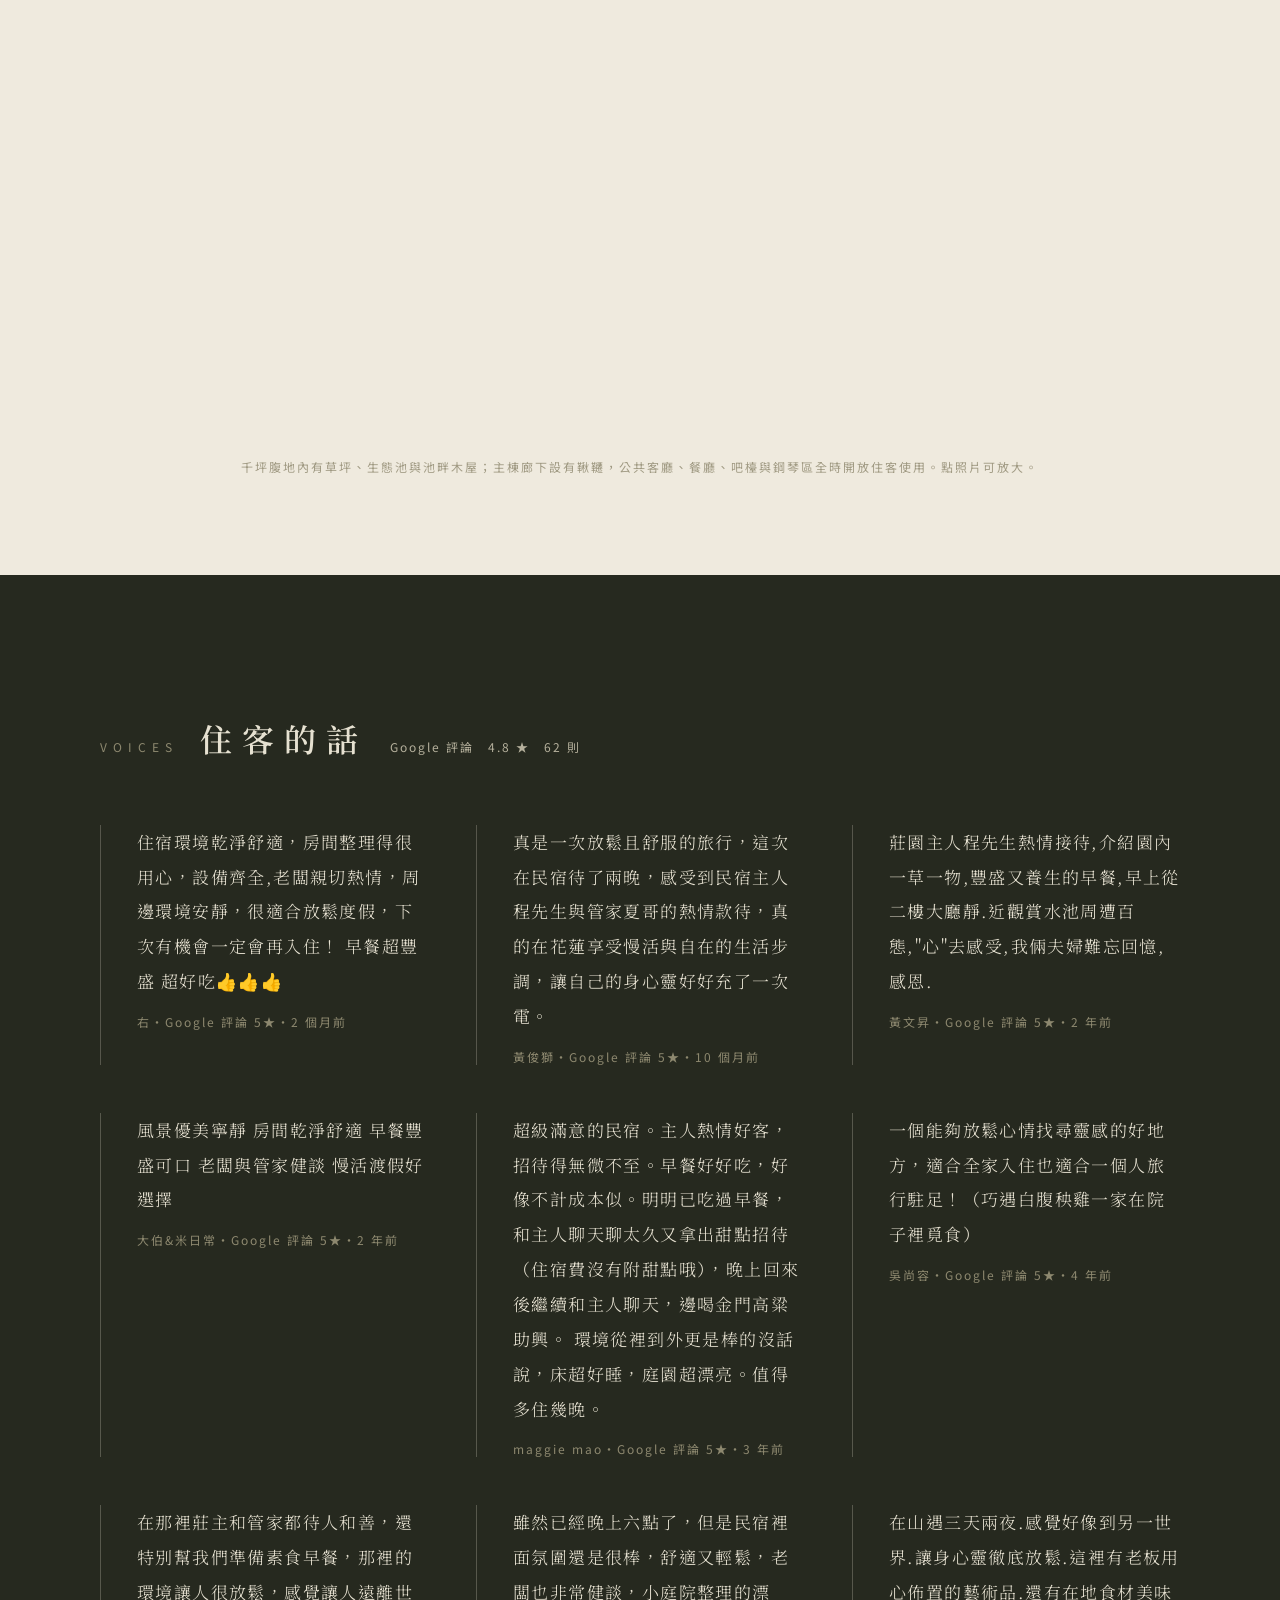
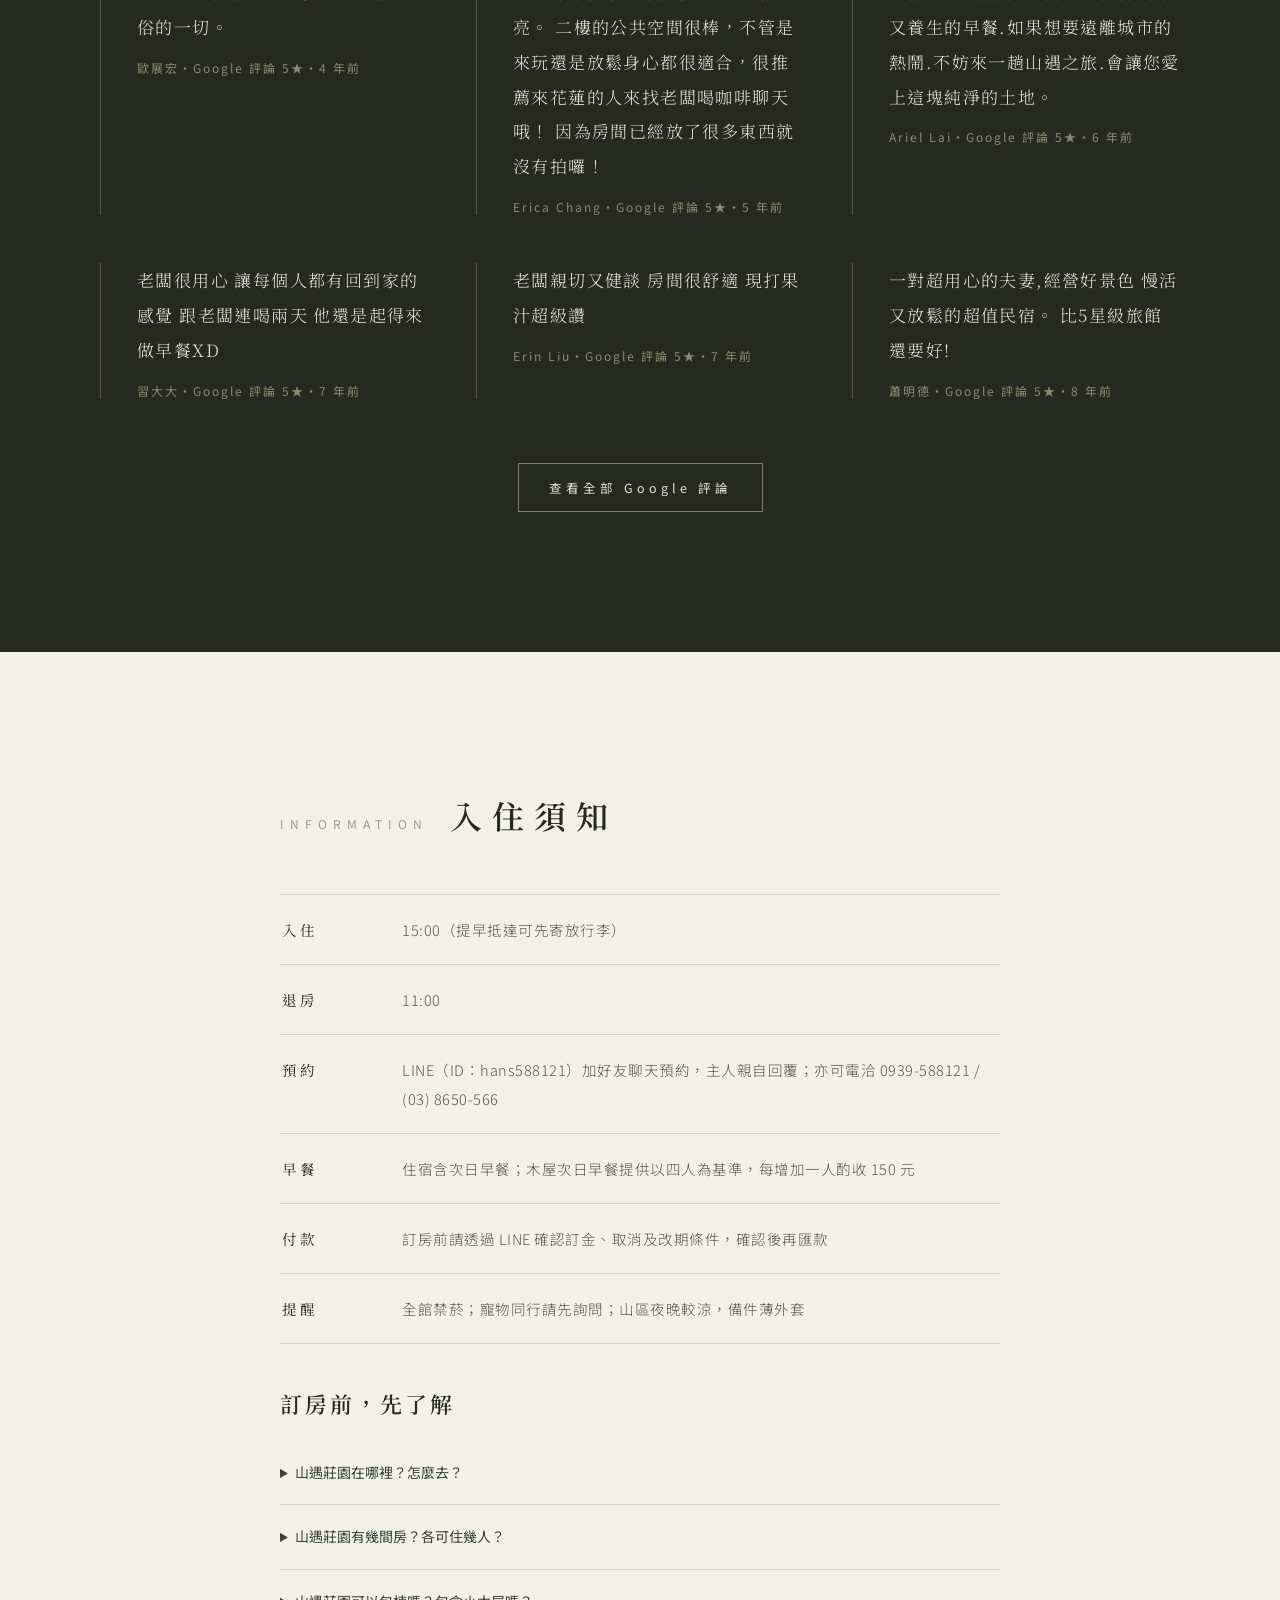
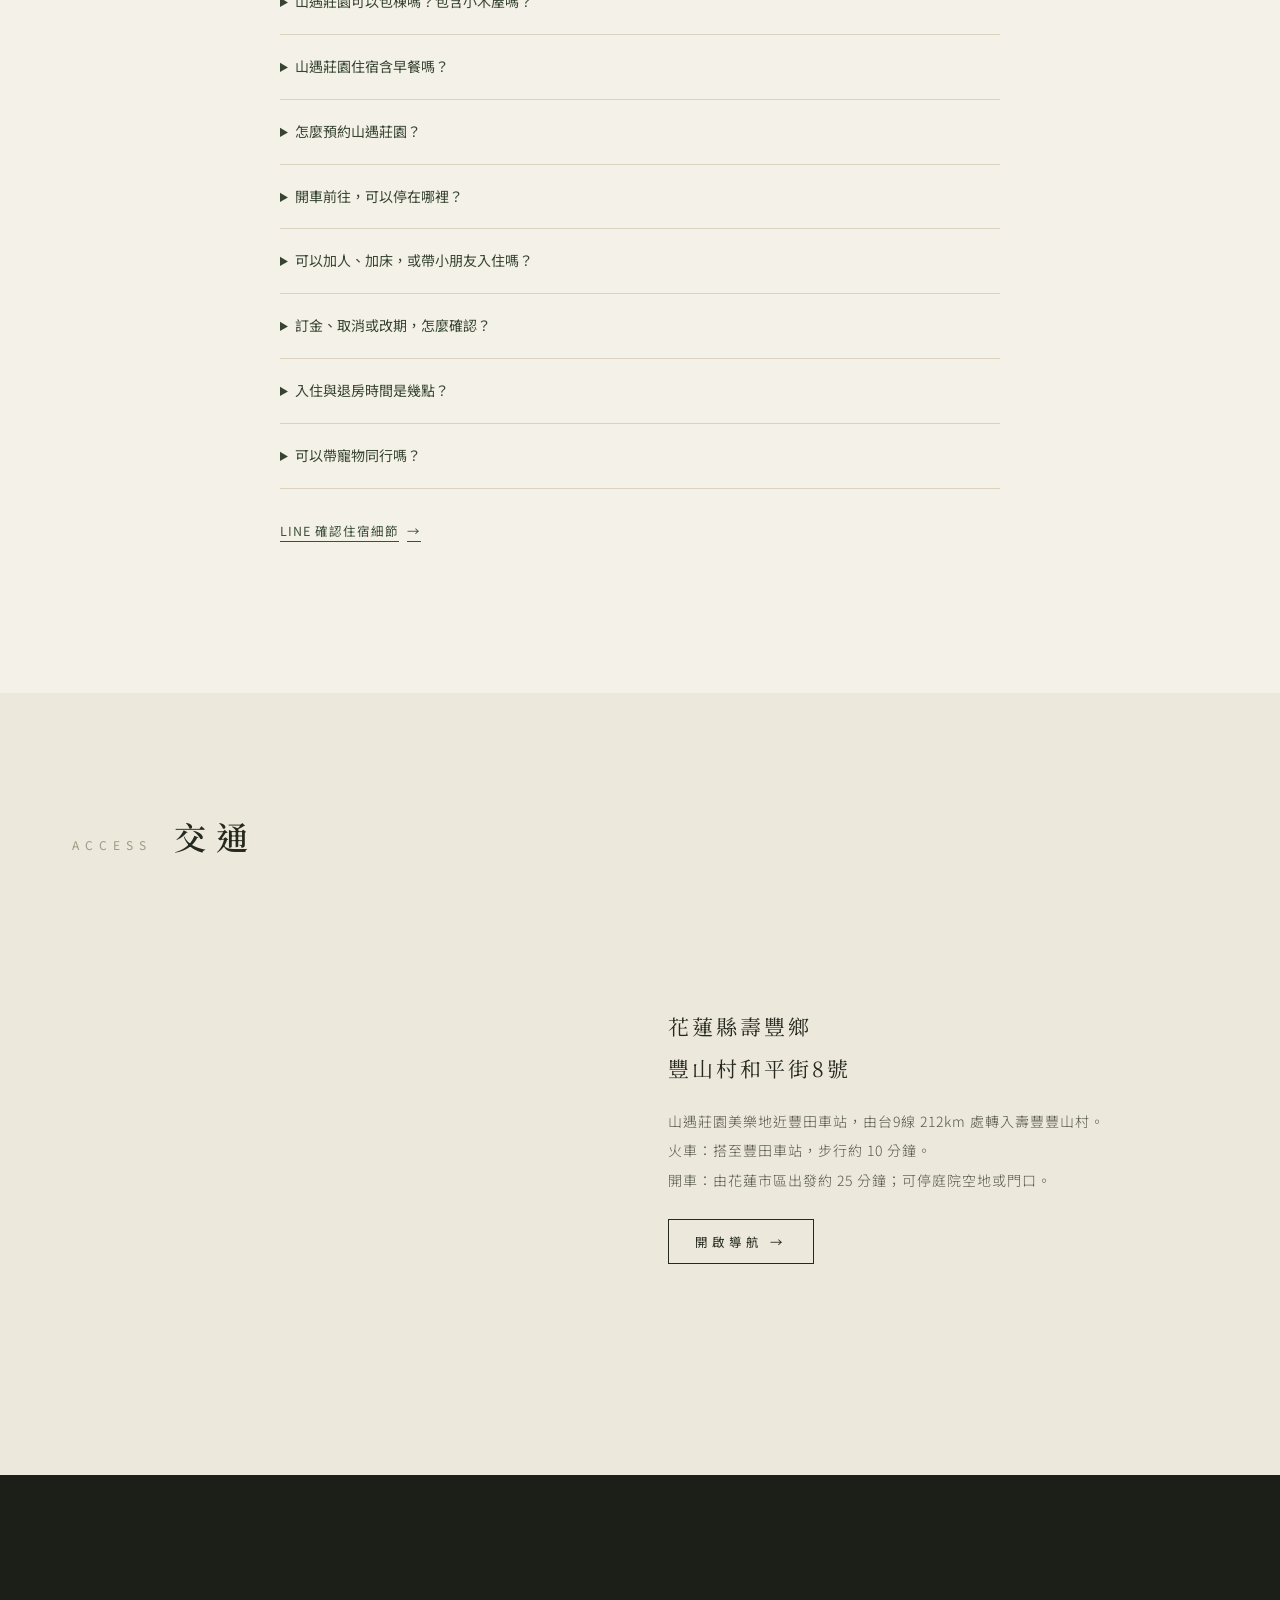
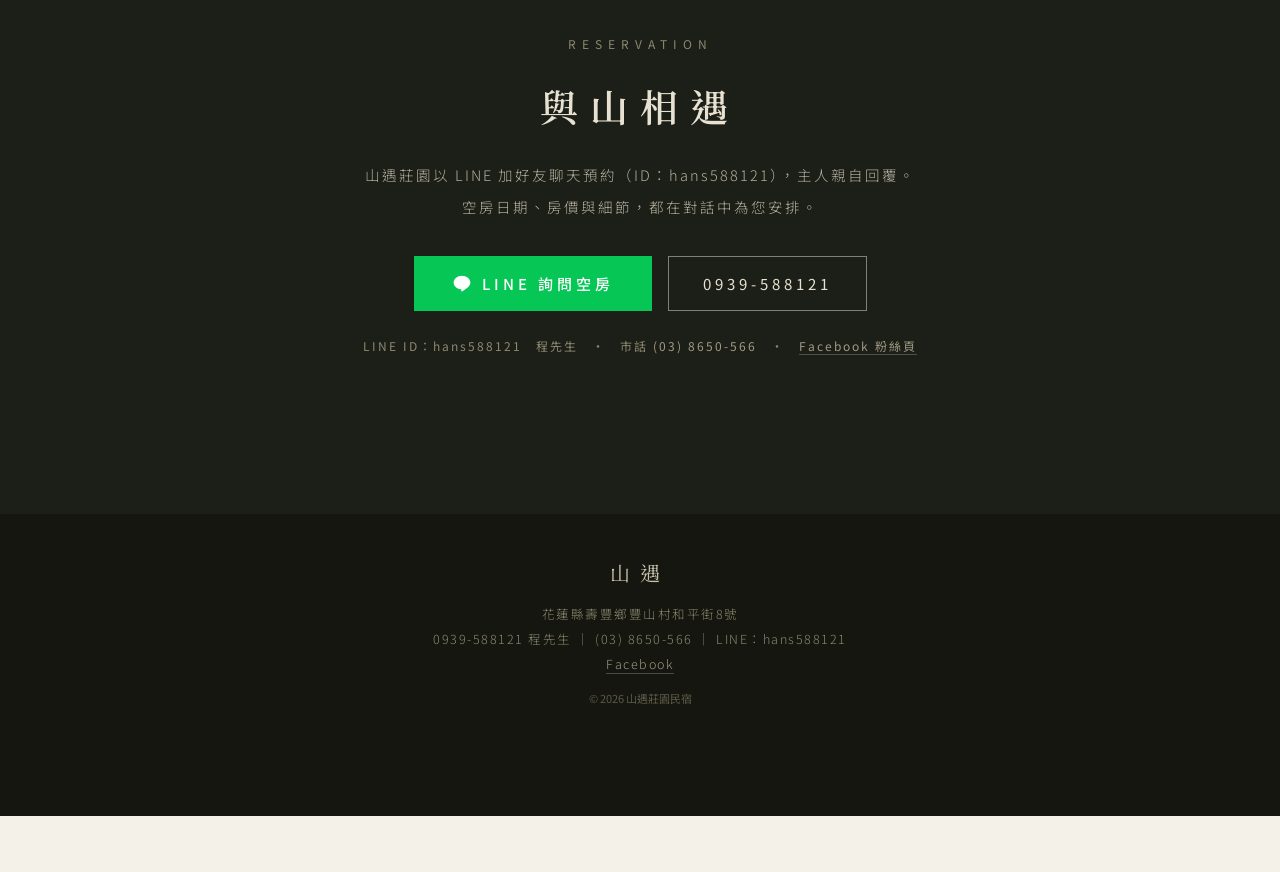
==== commit 065036c9: "首頁 Hero 改為莊園導覽影片：取代照片輪播，橫螢幕播 2560×1440、直螢幕播 1440×2560，全螢幕 - 影片於 splash 淡出時播放；reduced-motion 只顯示封面（主屋" ====
--- a/index.html
+++ b/index.html
@@ -21,7 +21,7 @@
 <meta name="twitter:image:alt" content="山遇莊園庭園，草坪、樹林與生態池">
 <meta property="og:locale" content="zh_TW">
 <link rel="canonical" href="https://shanyu2015.com/">
-<link rel="preload" as="image" imagesrcset="assets/gallery-hd-20260916/garden-pond-640.webp 640w, assets/gallery-hd-20260916/garden-pond-1080.webp 1080w, assets/gallery-hd-20260916/garden-pond-1600.webp 1600w, assets/gallery-hd-20260916/garden-pond.webp 2730w" imagesizes="100vw" fetchpriority="high">
+<link rel="preload" as="image" href="assets/video/hero-poster.webp" fetchpriority="high">
 <meta name="geo.region" content="TW-HUA">
 <meta name="geo.placename" content="花蓮縣壽豐鄉">
 <meta name="geo.position" content="23.8443443;121.483352">
@@ -475,8 +475,6 @@
 @keyframes heroFade{from{opacity:0}to{opacity:1}}
 @keyframes splashText{0%{opacity:1}75%{opacity:1}100%{opacity:0}}
 @keyframes splashOut{to{opacity:0;visibility:hidden}}
-@keyframes slideFade{0%{opacity:0}5%{opacity:1}20%{opacity:1}25%{opacity:0}100%{opacity:0}}
-@keyframes kenburns{from{transform:scale(1)}to{transform:scale(1.07)}}
 @keyframes slowRise{from{opacity:0;transform:translateY(24px)}to{opacity:1;transform:none}}
 @keyframes scrollHint{0%,100%{transform:translateY(0);opacity:.7}50%{transform:translateY(10px);opacity:.25}}
 
@@ -497,16 +495,10 @@
 /* ── Hero ── */
 .hero{position:relative;height:100vh;min-height:560px;background:#1c1e18;overflow:hidden}
 .hero-img{position:absolute;inset:0;animation:heroFade 2.4s ease both}
-.hero-img img{position:absolute;inset:0;width:100%;height:100%;object-fit:cover;object-position:center 62%;opacity:0;animation:slideFade 25s ease-in-out infinite,kenburns 25s linear infinite}
-.hero-img picture:nth-child(1) img{animation-delay:-1.25s,-1.25s}
-.hero-img picture:nth-child(2) img{animation-delay:3.75s,3.75s}
-.hero-img picture:nth-child(3) img{animation-delay:8.75s,8.75s}
-.hero-img picture:nth-child(4) img{animation-delay:13.75s,13.75s}
-.hero-img picture:nth-child(5) img{animation-delay:18.75s,18.75s}
-@media (prefers-reduced-motion:reduce){.hero-img img{animation:none}.hero-img picture:first-child img{opacity:1}}
+.hero-video{position:absolute;inset:0;width:100%;height:100%;object-fit:cover}
 .hero-shade{position:absolute;inset:0;background:linear-gradient(to bottom left,rgba(20,22,16,.5) 0%,rgba(20,22,16,.22) 30%,rgba(20,22,16,0) 52%),radial-gradient(ellipse at 50% 60%,rgba(20,22,16,0) 45%,rgba(20,22,16,.42) 100%);pointer-events:none}
 .hero-title{position:absolute;top:20%;right:clamp(24px,8vw,110px);transform:translateY(-50%);display:flex;gap:26px;color:#f4f1e8;pointer-events:none;animation:slowRise 1.6s .5s ease both}
-.hero-title::before{content:'';position:absolute;inset:-16% -22% -18% -26%;background:radial-gradient(ellipse at 62% 50%,rgba(18,20,14,.72) 0%,rgba(18,20,14,.46) 48%,rgba(18,20,14,.16) 70%,rgba(18,20,14,0) 84%);z-index:-1}
+.hero-title::before{content:'';position:absolute;inset:-16% -22% -18% -26%;background:radial-gradient(closest-side at 62% 50%,rgba(18,20,14,.72) 0%,rgba(18,20,14,.46) 48%,rgba(18,20,14,.16) 70%,rgba(18,20,14,0) 84%);z-index:-1}
 .hero-title .sub{writing-mode:vertical-rl;font-size:clamp(17px,3.1vw,23px);letter-spacing:11px;font-weight:300;opacity:.9;padding-top:10px;text-shadow:0 1px 3px rgba(0,0,0,.55),0 2px 22px rgba(0,0,0,.6)}
 .hero-title h1{margin:0;line-height:0}
 .hero-title h1 img{display:block;width:auto;height:clamp(230px,40vh,380px);filter:drop-shadow(0 1px 3px rgba(0,0,0,.5)) drop-shadow(0 3px 26px rgba(0,0,0,.5))}
@@ -516,8 +508,6 @@
 @media (max-width:640px){
   .hero{height:auto;min-height:100svh;display:flex;flex-direction:column;justify-content:center;gap:38px;padding:80px 0 34px}
   .hero-img{position:static;order:2;animation:heroFade 2.4s ease both}
-  .hero-img img{position:static;width:100%;height:auto;object-fit:unset;opacity:1;animation:none}
-  .hero-img picture:nth-child(n+2) img{display:none}
   .hero-shade{display:none}
   .hero-title{position:static;transform:none;order:1;justify-content:center}
   .hero-title h1 img{height:clamp(190px,32vh,270px)}
@@ -747,11 +737,10 @@
 
 <header class="hero">
   <div class="hero-img">
-    <picture><source type="image/webp" srcset="assets/gallery-hd-20260916/garden-pond-640.webp 640w, assets/gallery-hd-20260916/garden-pond-1080.webp 1080w, assets/gallery-hd-20260916/garden-pond-1600.webp 1600w, assets/gallery-hd-20260916/garden-pond.webp 2730w" sizes="100vw"><img src="assets/gallery-hd-20260916/garden-pond.jpg" alt="山遇莊園庭園，草坪、樹林與生態池" fetchpriority="high" width="2730" height="1536"></picture>
-    <picture><source type="image/webp" srcset="assets/gallery-hd-20260916/cabin-pond-640.webp 640w, assets/gallery-hd-20260916/cabin-pond-1080.webp 1080w, assets/gallery-hd-20260916/cabin-pond-1600.webp 1600w, assets/gallery-hd-20260916/cabin-pond.webp 2364w" sizes="100vw"><img src="assets/gallery-hd-20260916/cabin-pond.jpg" alt="水見曉逐木屋白天外觀，雙層玻璃窗與池畔倒影" loading="lazy" width="2364" height="1774"></picture>
-    <picture><source type="image/webp" srcset="assets/gallery-hd-20260916/dining-room-640.webp 640w, assets/gallery-hd-20260916/dining-room-1080.webp 1080w, assets/gallery-hd-20260916/dining-room-1600.webp 1600w, assets/gallery-hd-20260916/dining-room.webp 2364w" sizes="100vw"><img src="assets/gallery-hd-20260916/dining-room.jpg" alt="公共餐廳，木質餐桌與落地窗外的庭園綠意" loading="lazy" width="2364" height="1774"></picture>
-    <picture><source type="image/webp" srcset="assets/gallery-hd-20260916/window-seat-640.webp 640w, assets/gallery-hd-20260916/window-seat-1080.webp 1080w, assets/gallery-hd-20260916/window-seat-1600.webp 1600w, assets/gallery-hd-20260916/window-seat.webp 2364w" sizes="100vw"><img src="assets/gallery-hd-20260916/window-seat.jpg" alt="窗邊休憩臥榻，向日葵抱枕與窗外庭園" loading="lazy" width="2364" height="1774"></picture>
-    <picture><source type="image/webp" srcset="assets/gallery-hd-20260916/garden-lawn-640.webp 640w, assets/gallery-hd-20260916/garden-lawn-1080.webp 1080w, assets/gallery-hd-20260916/garden-lawn-1600.webp 1600w, assets/gallery-hd-20260916/garden-lawn.webp 2730w" sizes="100vw"><img src="assets/gallery-hd-20260916/garden-lawn.jpg" alt="莊園草坪上的彩色鳥飾與綠蔭環繞的生態池" loading="lazy" width="2730" height="1536"></picture>
+    <video class="hero-video" muted loop playsinline preload="metadata" poster="assets/video/hero-poster.webp" aria-label="山遇莊園導覽影片：莊園環境、公共空間、四間客房與早餐">
+      <source src="assets/video/hero-v.mp4" type="video/mp4" media="(orientation: portrait)">
+      <source src="assets/video/hero-h.mp4" type="video/mp4">
+    </video>
   </div>
   <div class="hero-shade"></div>
   <div class="hero-title">
@@ -1213,6 +1202,10 @@
 (function () {
   var splash = document.querySelector('.splash');
   if (splash) setTimeout(function () { splash.remove(); }, 3700);
+  var heroVideo = document.querySelector('.hero-video');
+  if (heroVideo && !matchMedia('(prefers-reduced-motion: reduce)').matches) {
+    setTimeout(function () { var pr = heroVideo.play(); if (pr) pr.catch(function () {}); }, 2600);
+  }
   var els = document.querySelectorAll('[data-reveal]');
   if (!('IntersectionObserver' in window)) return;
   els.forEach(function (el) {
--- a/homepage-conversion.css
+++ b/homepage-conversion.css
@@ -61,7 +61,6 @@
   .nav .nav-links a,.nav.on-tour .nav-links a{padding:8px 11px;font-size:12px;letter-spacing:1px}
   .hero{height:100svh;min-height:560px;max-height:980px;display:block;padding:0}
   .hero-img{position:absolute;inset:0;animation:none}
-  .hero-img img{position:absolute;width:100%;height:100%;object-fit:cover;object-position:48% center}
   .hero-shade{display:block;background:linear-gradient(0deg,rgba(16,23,16,.96),rgba(16,23,16,.58) 35%,rgba(16,23,16,0) 65%),linear-gradient(180deg,rgba(16,23,16,.45),transparent 40%)}
   .hero-title{position:absolute;top:95px;right:25px;justify-content:flex-start;gap:14px;animation:none}
   .hero-title h1 img{height:148px}
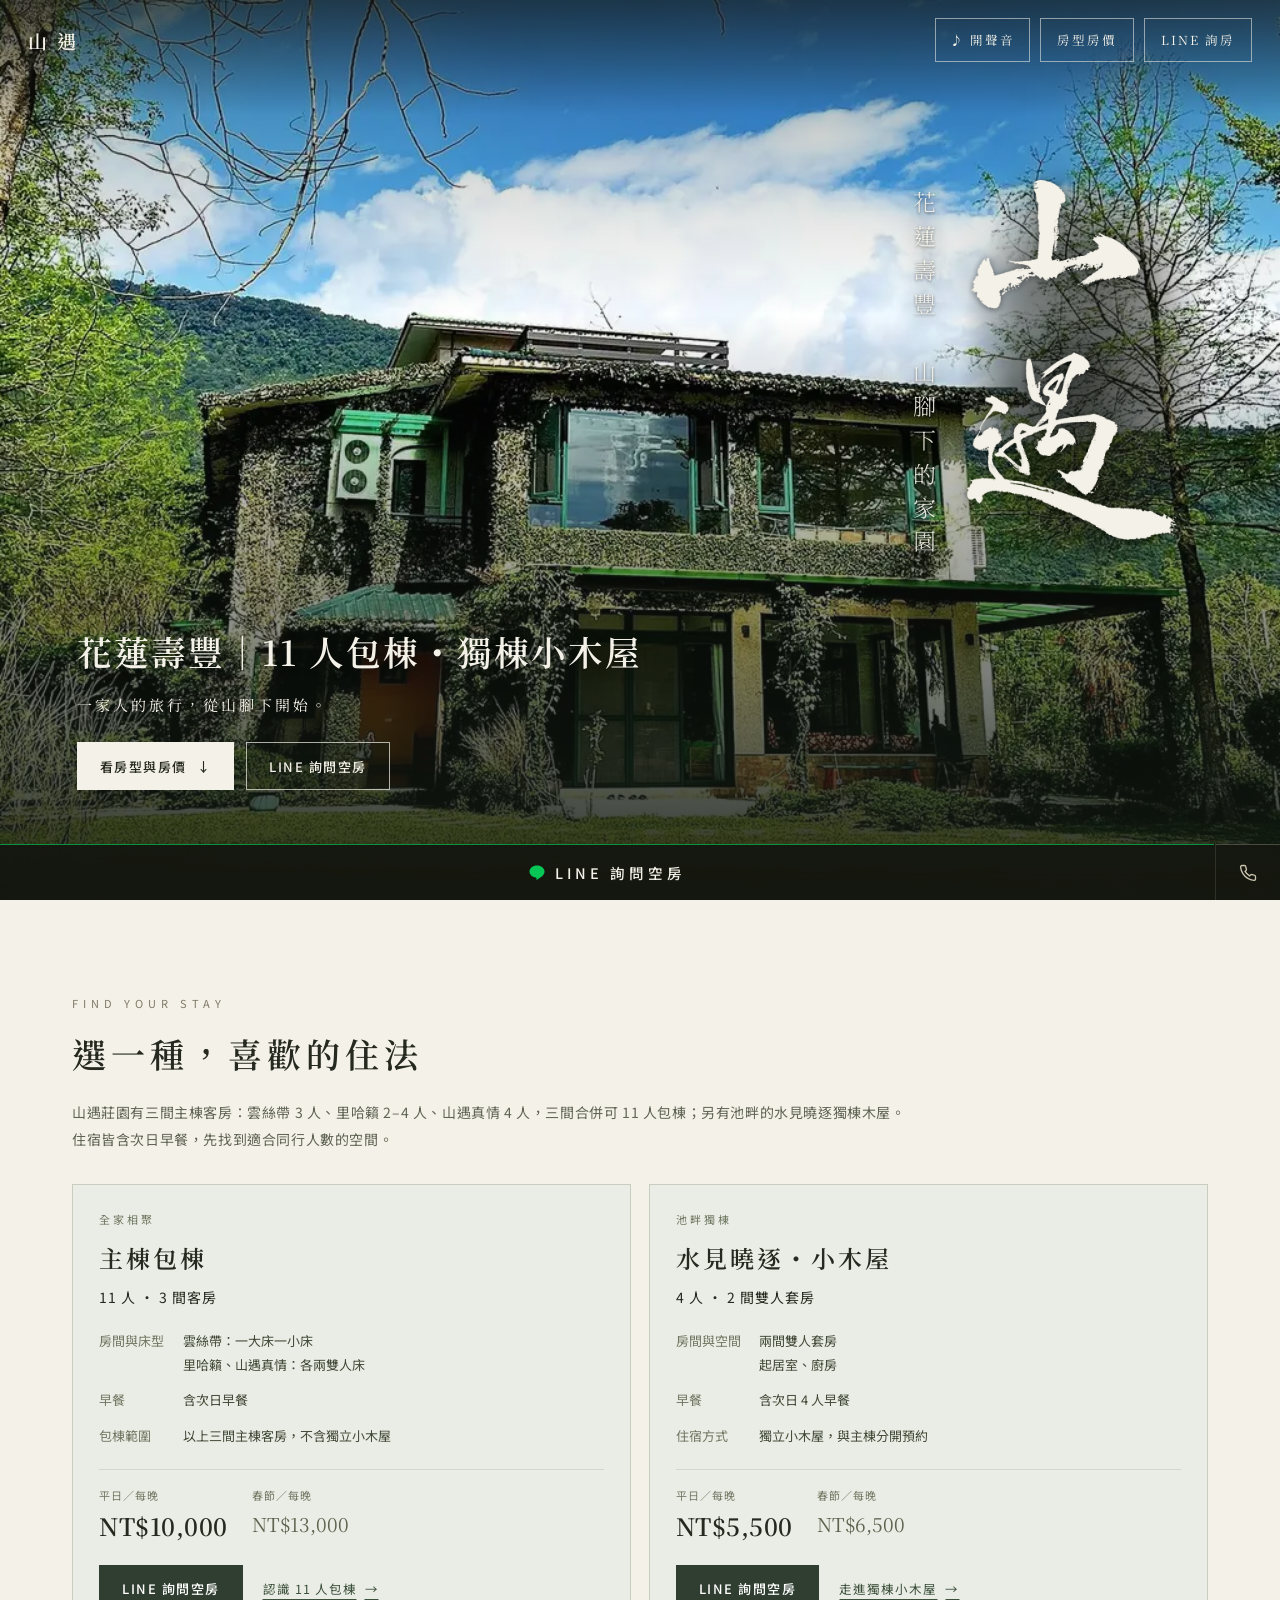
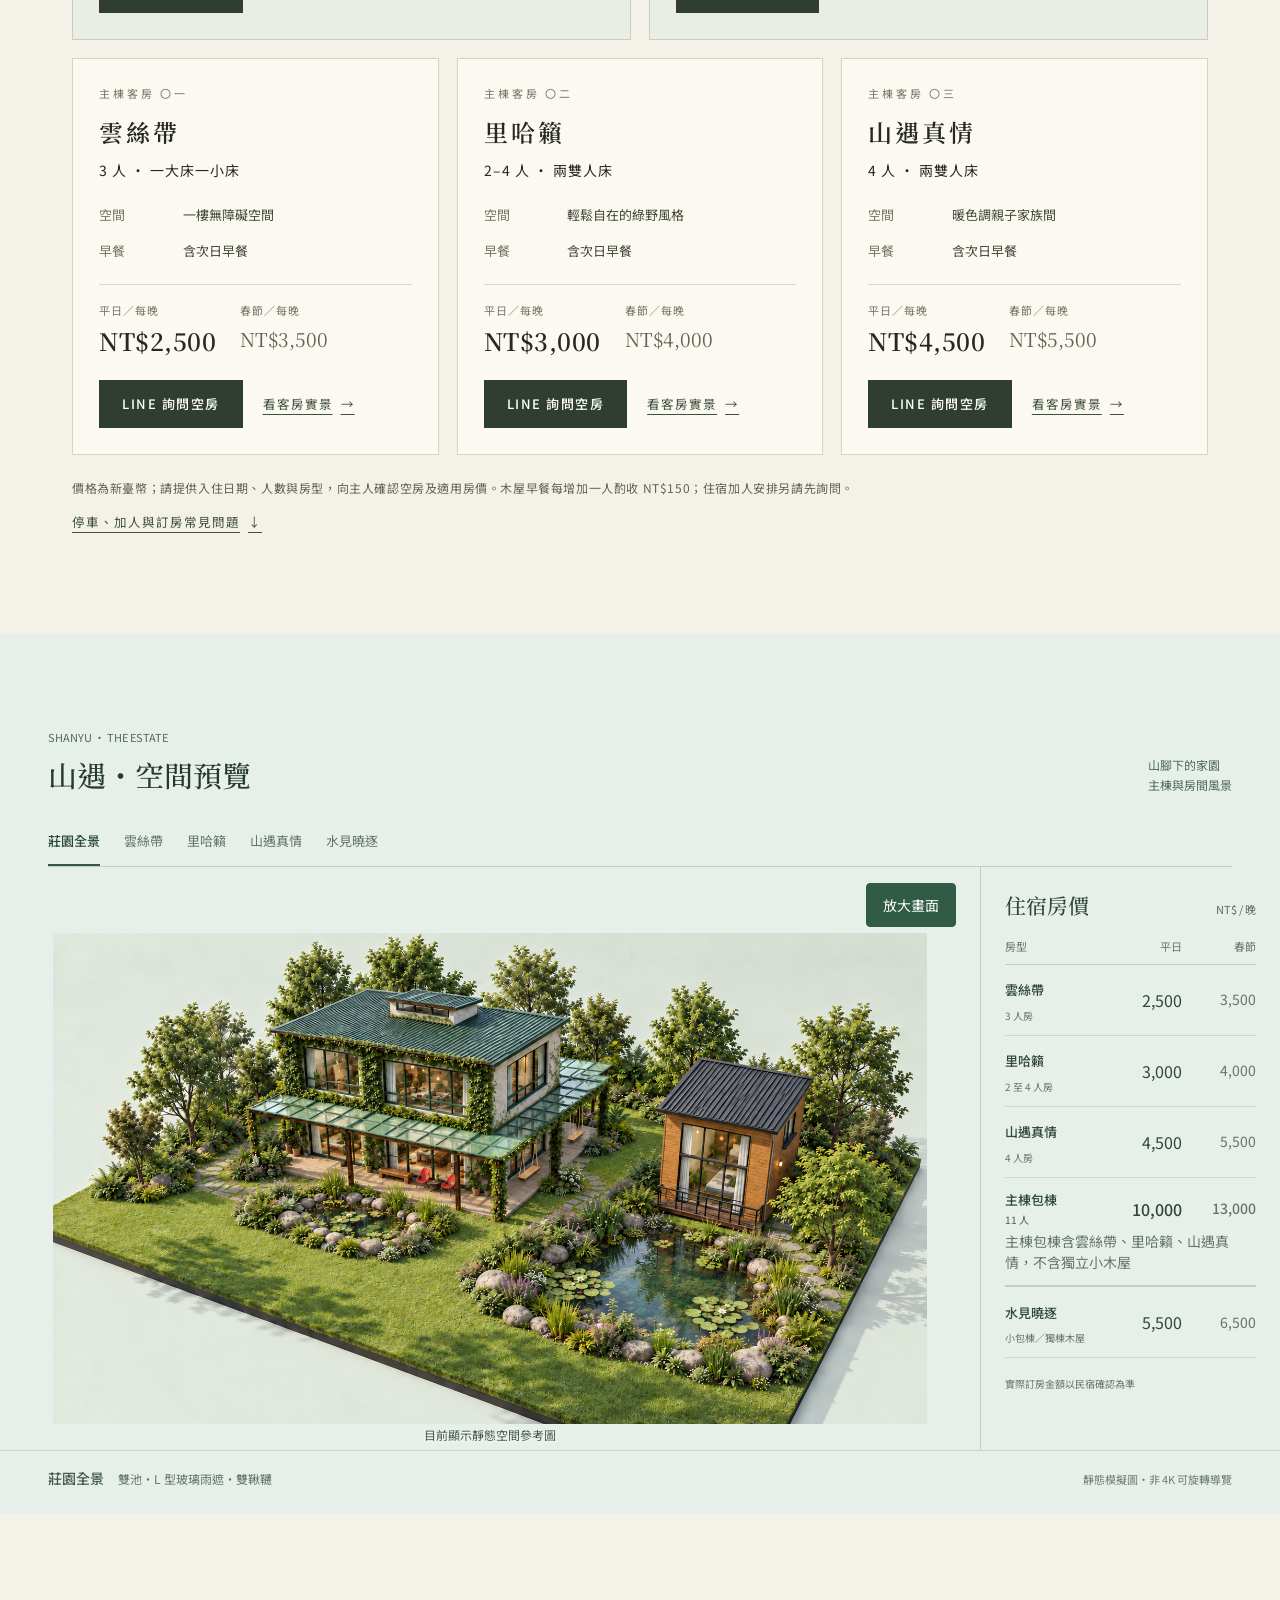
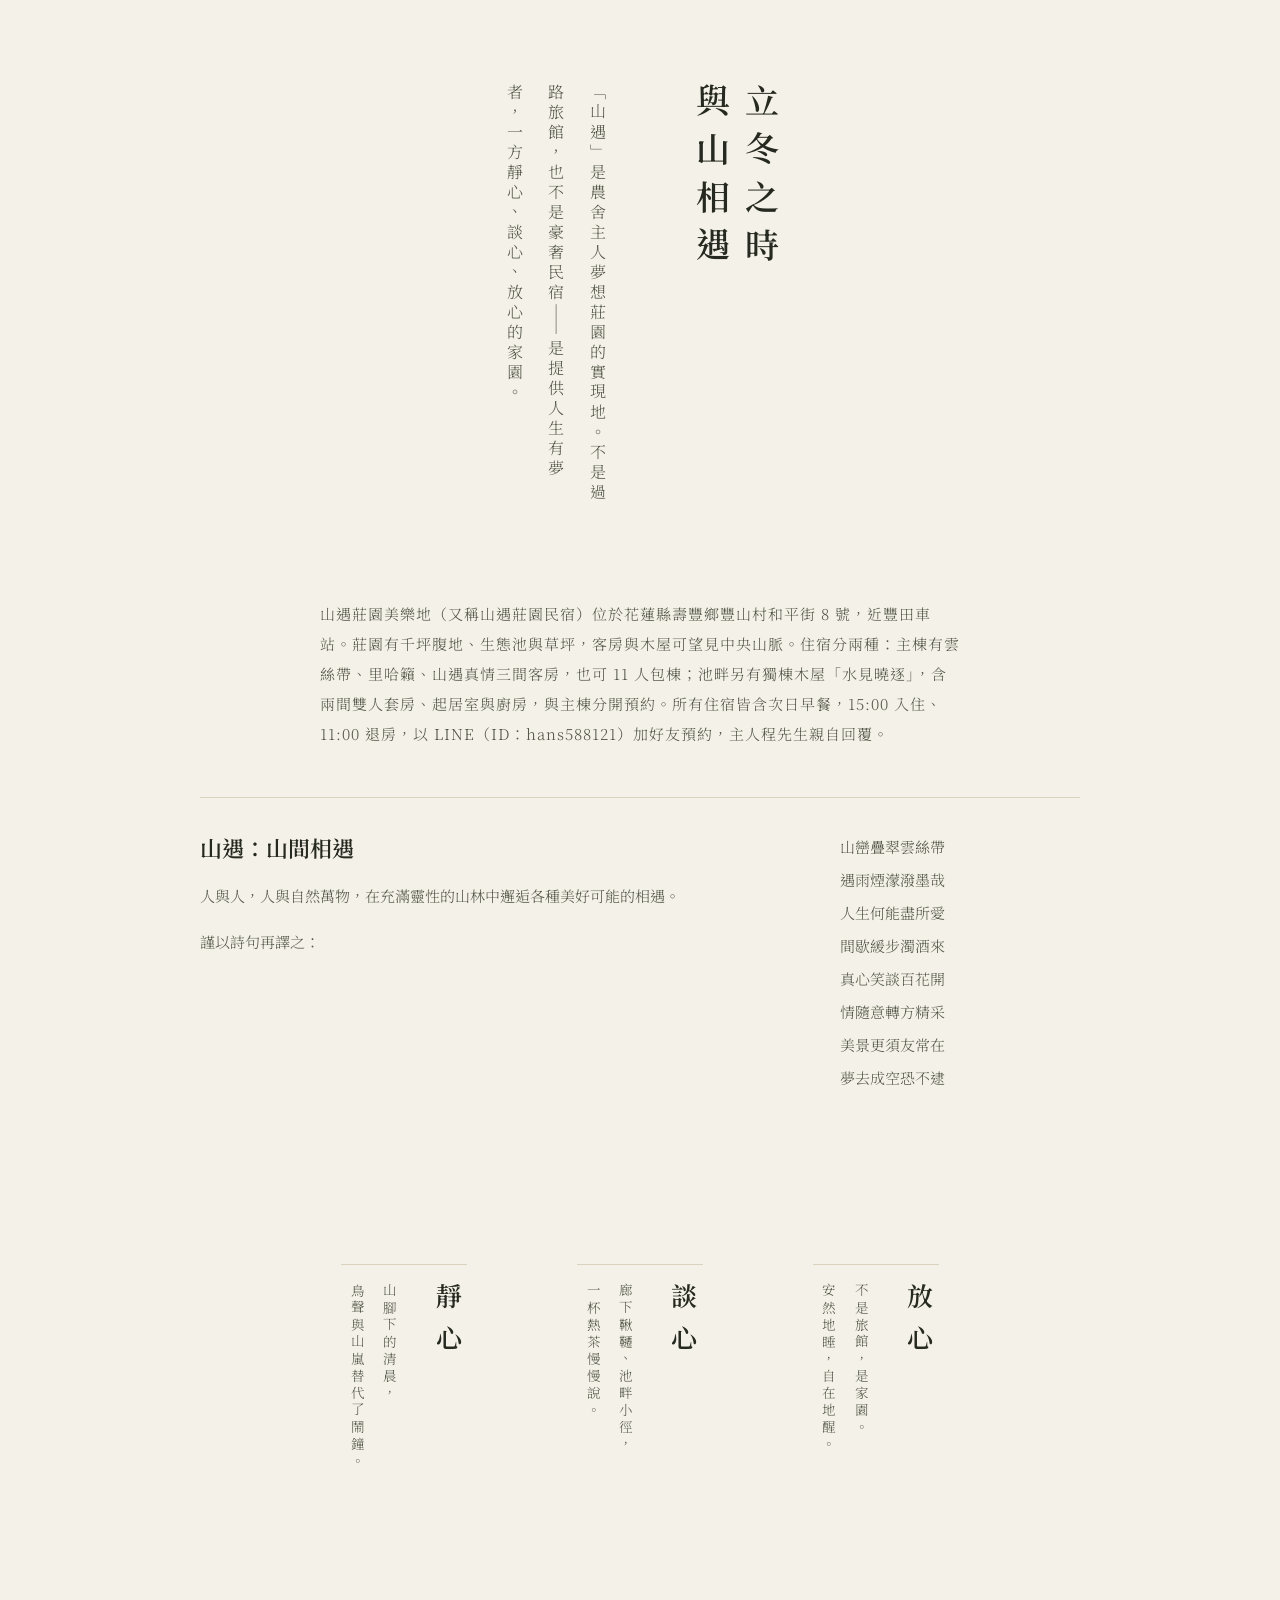
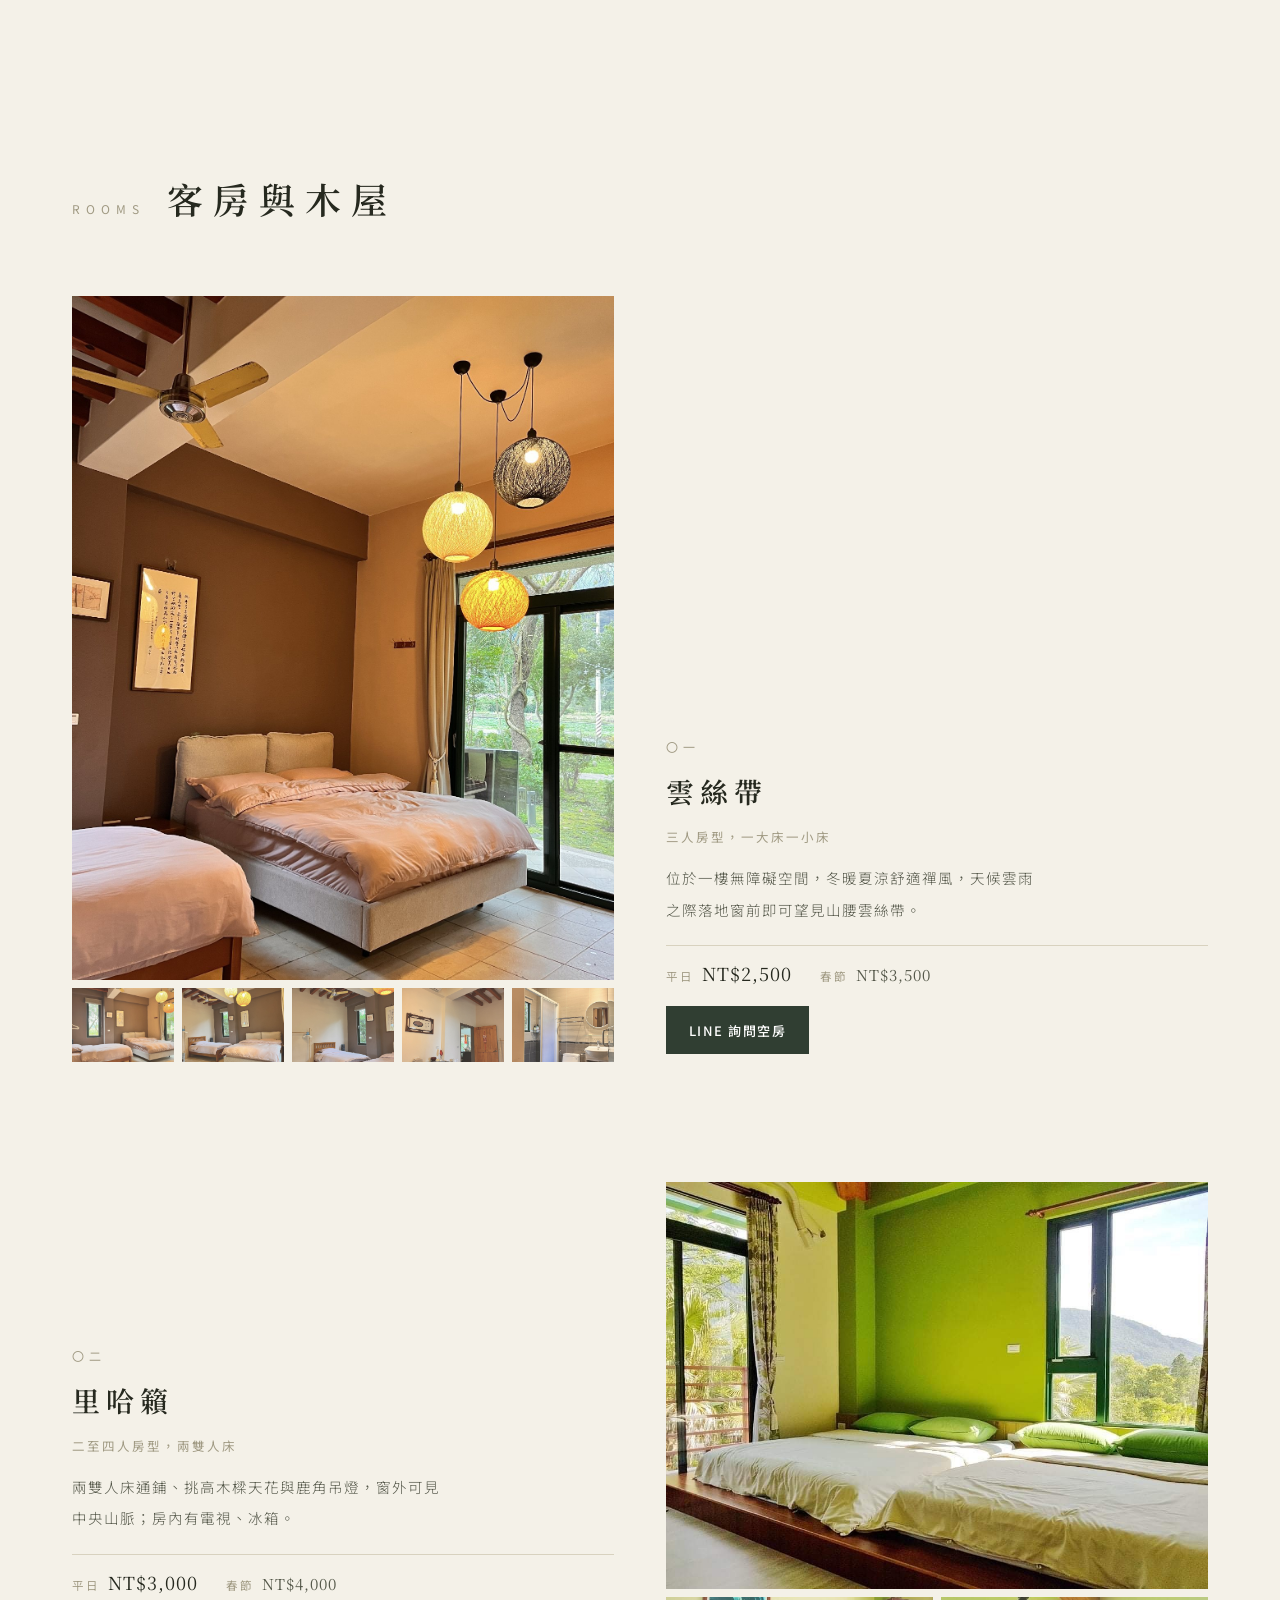
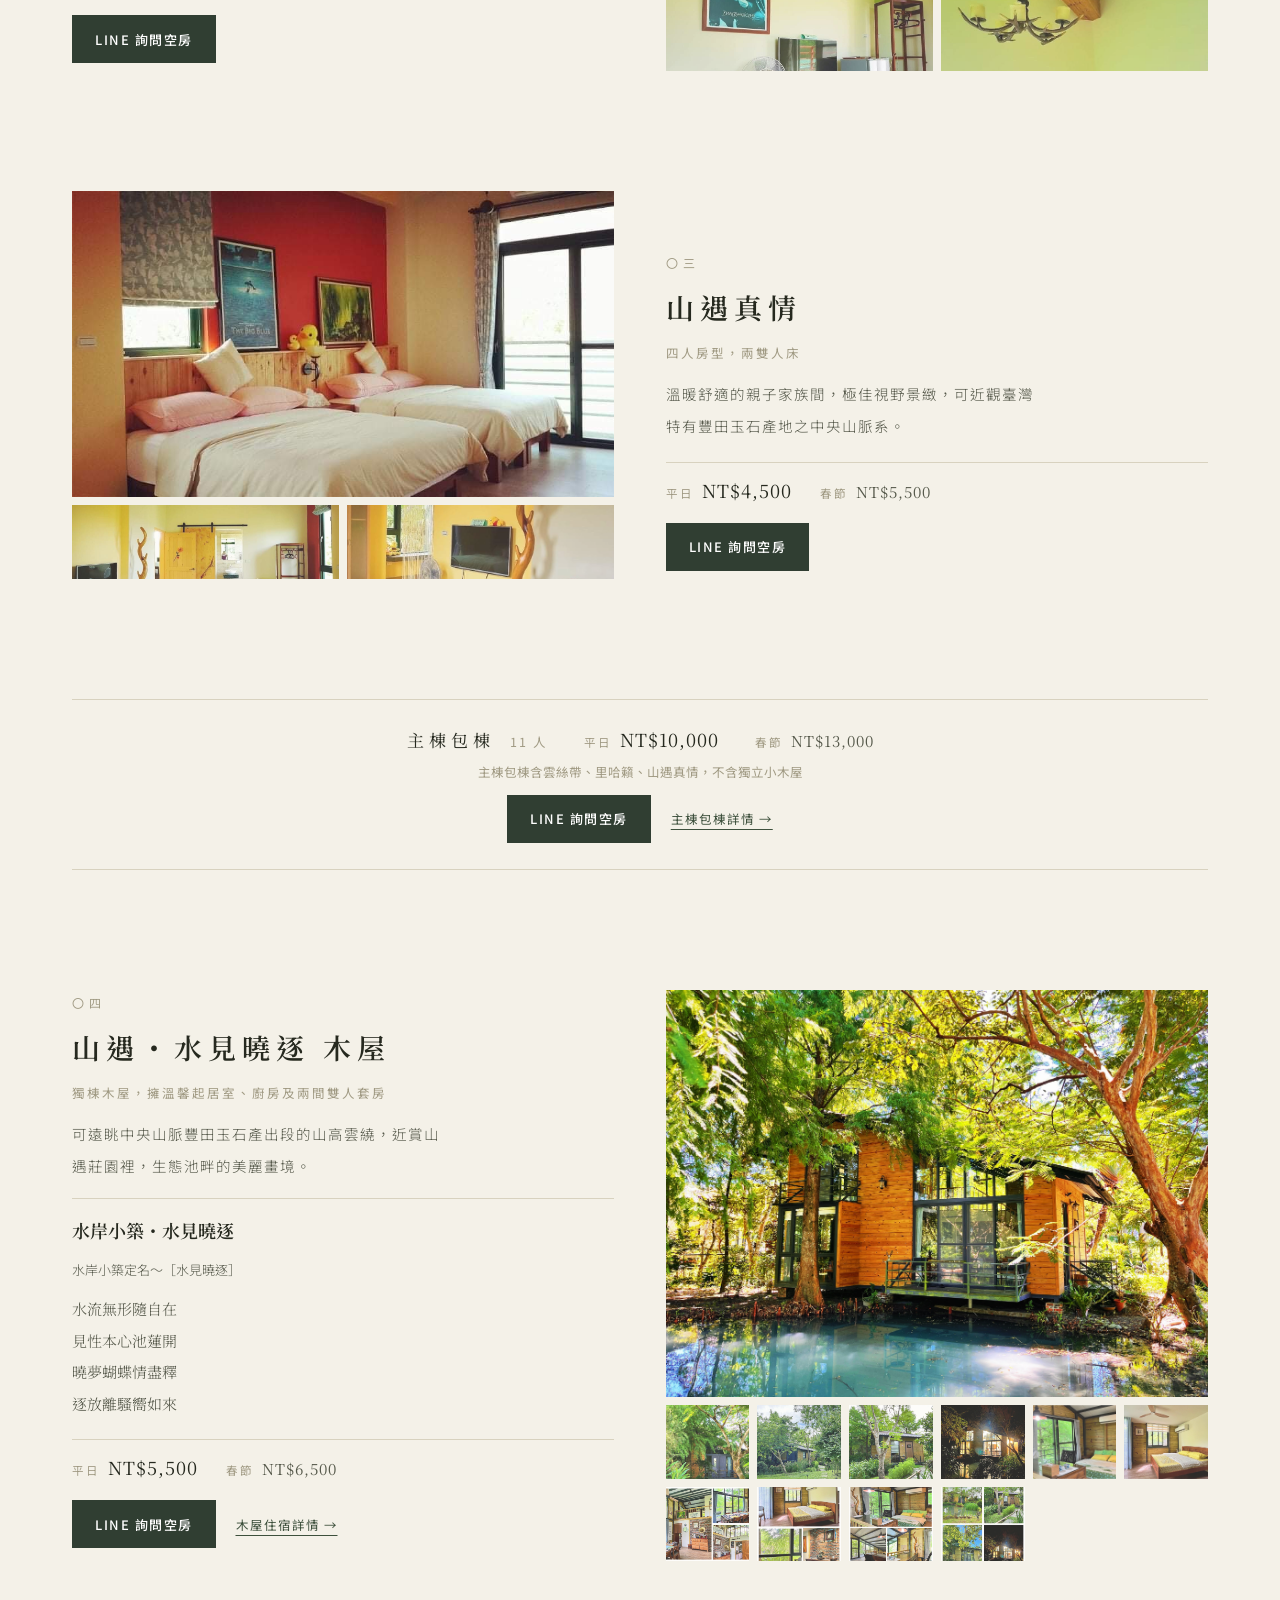
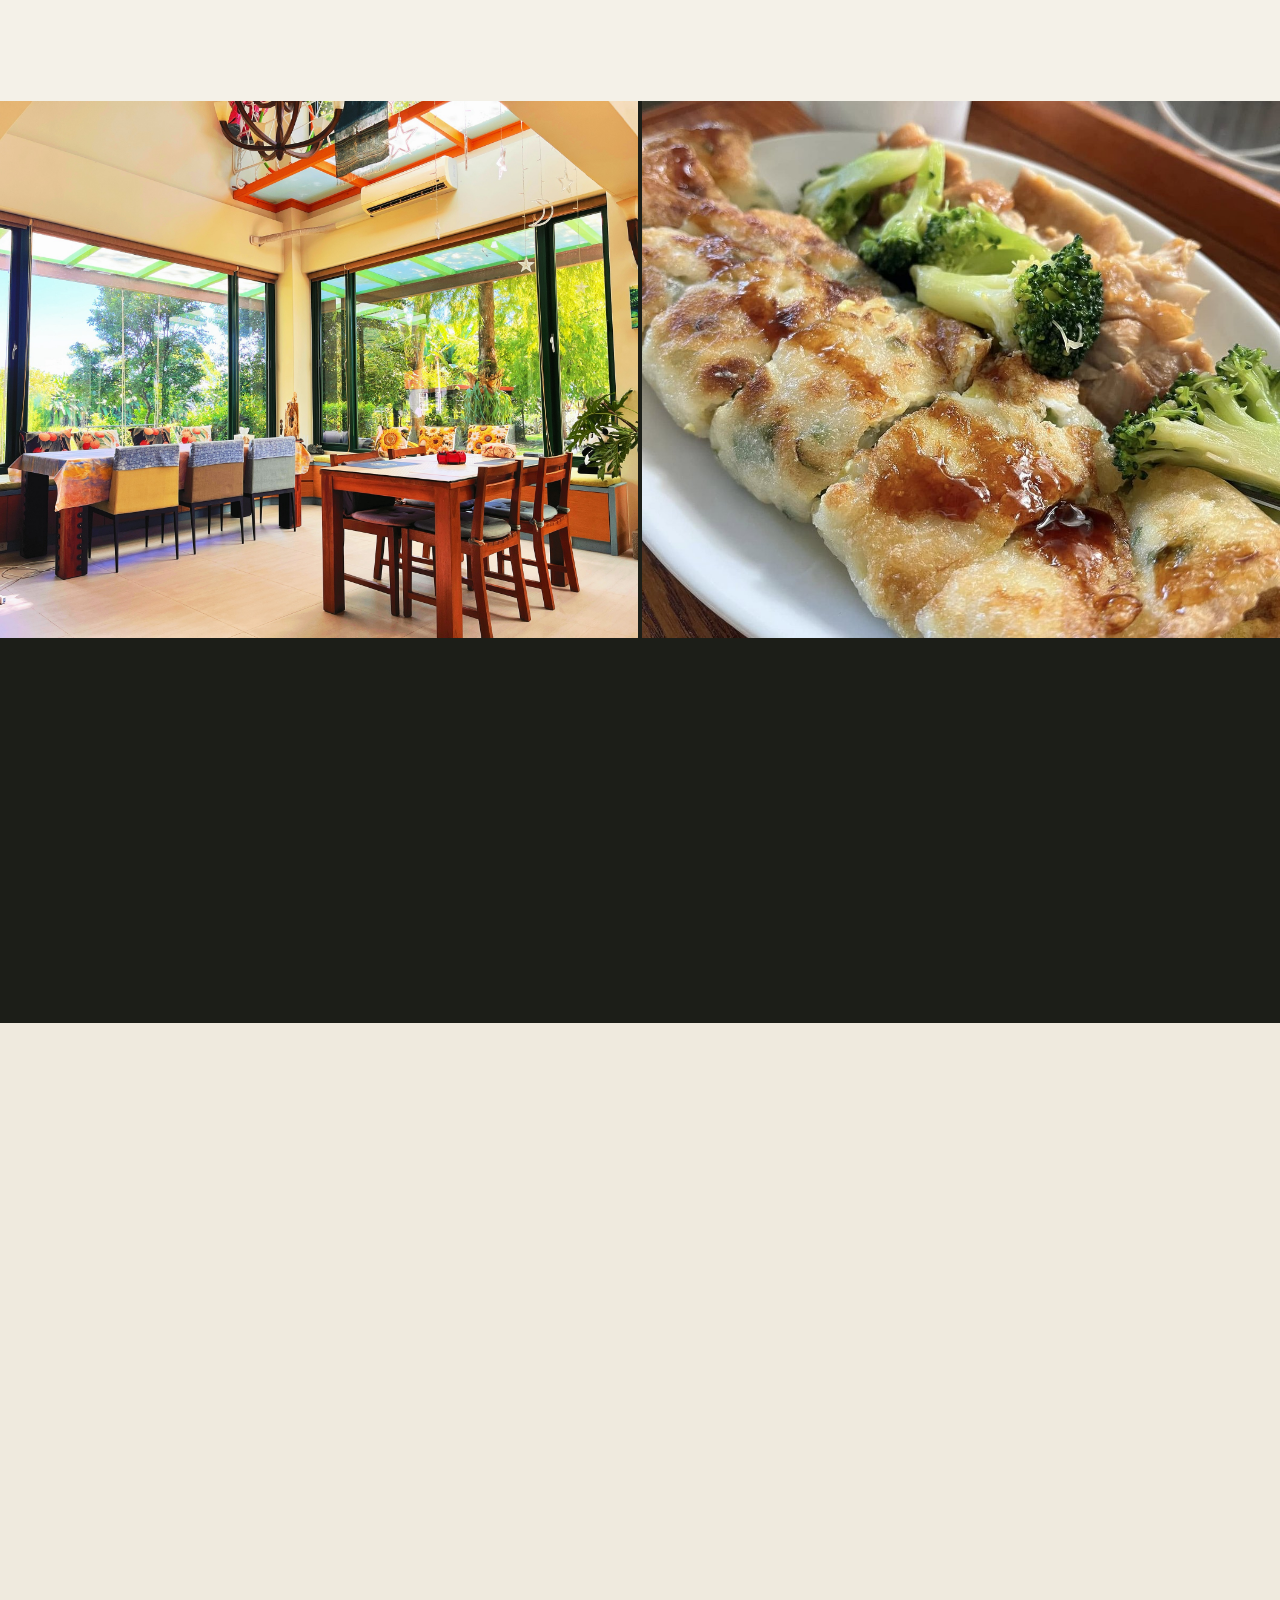
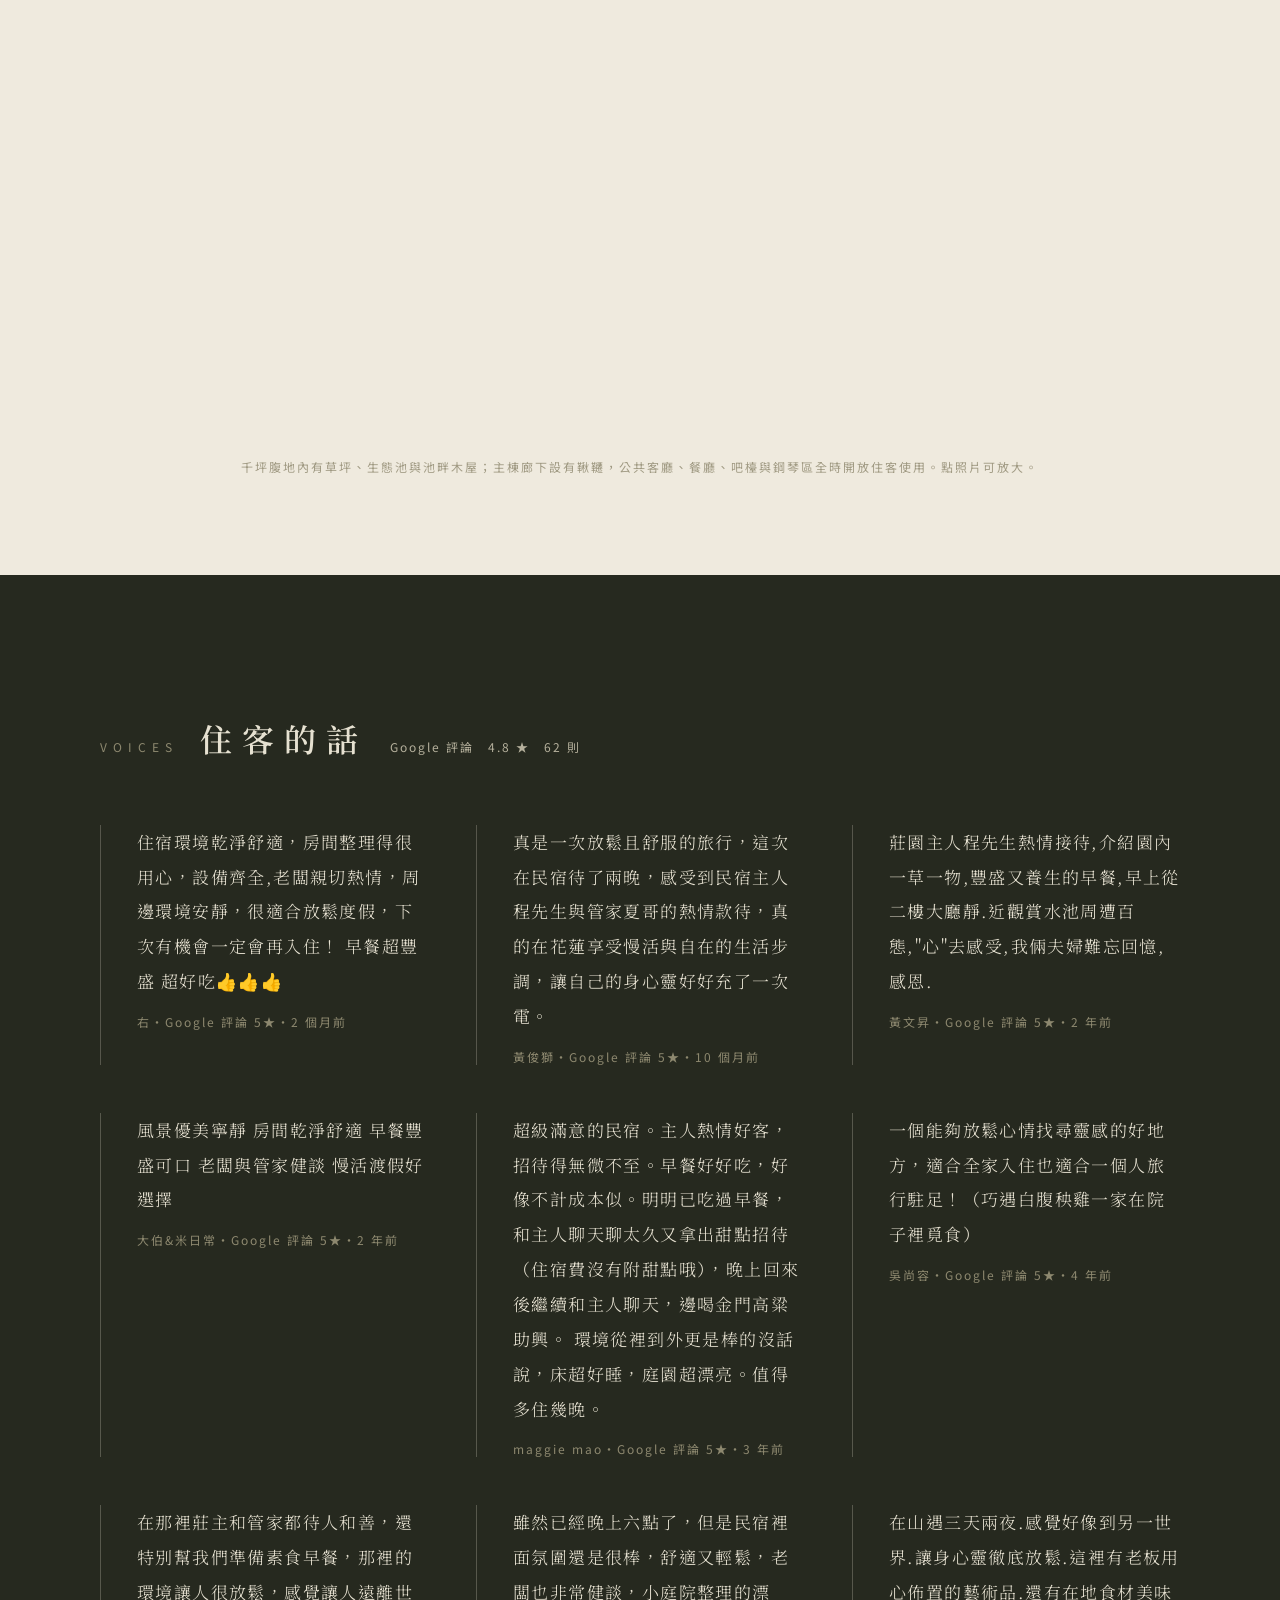
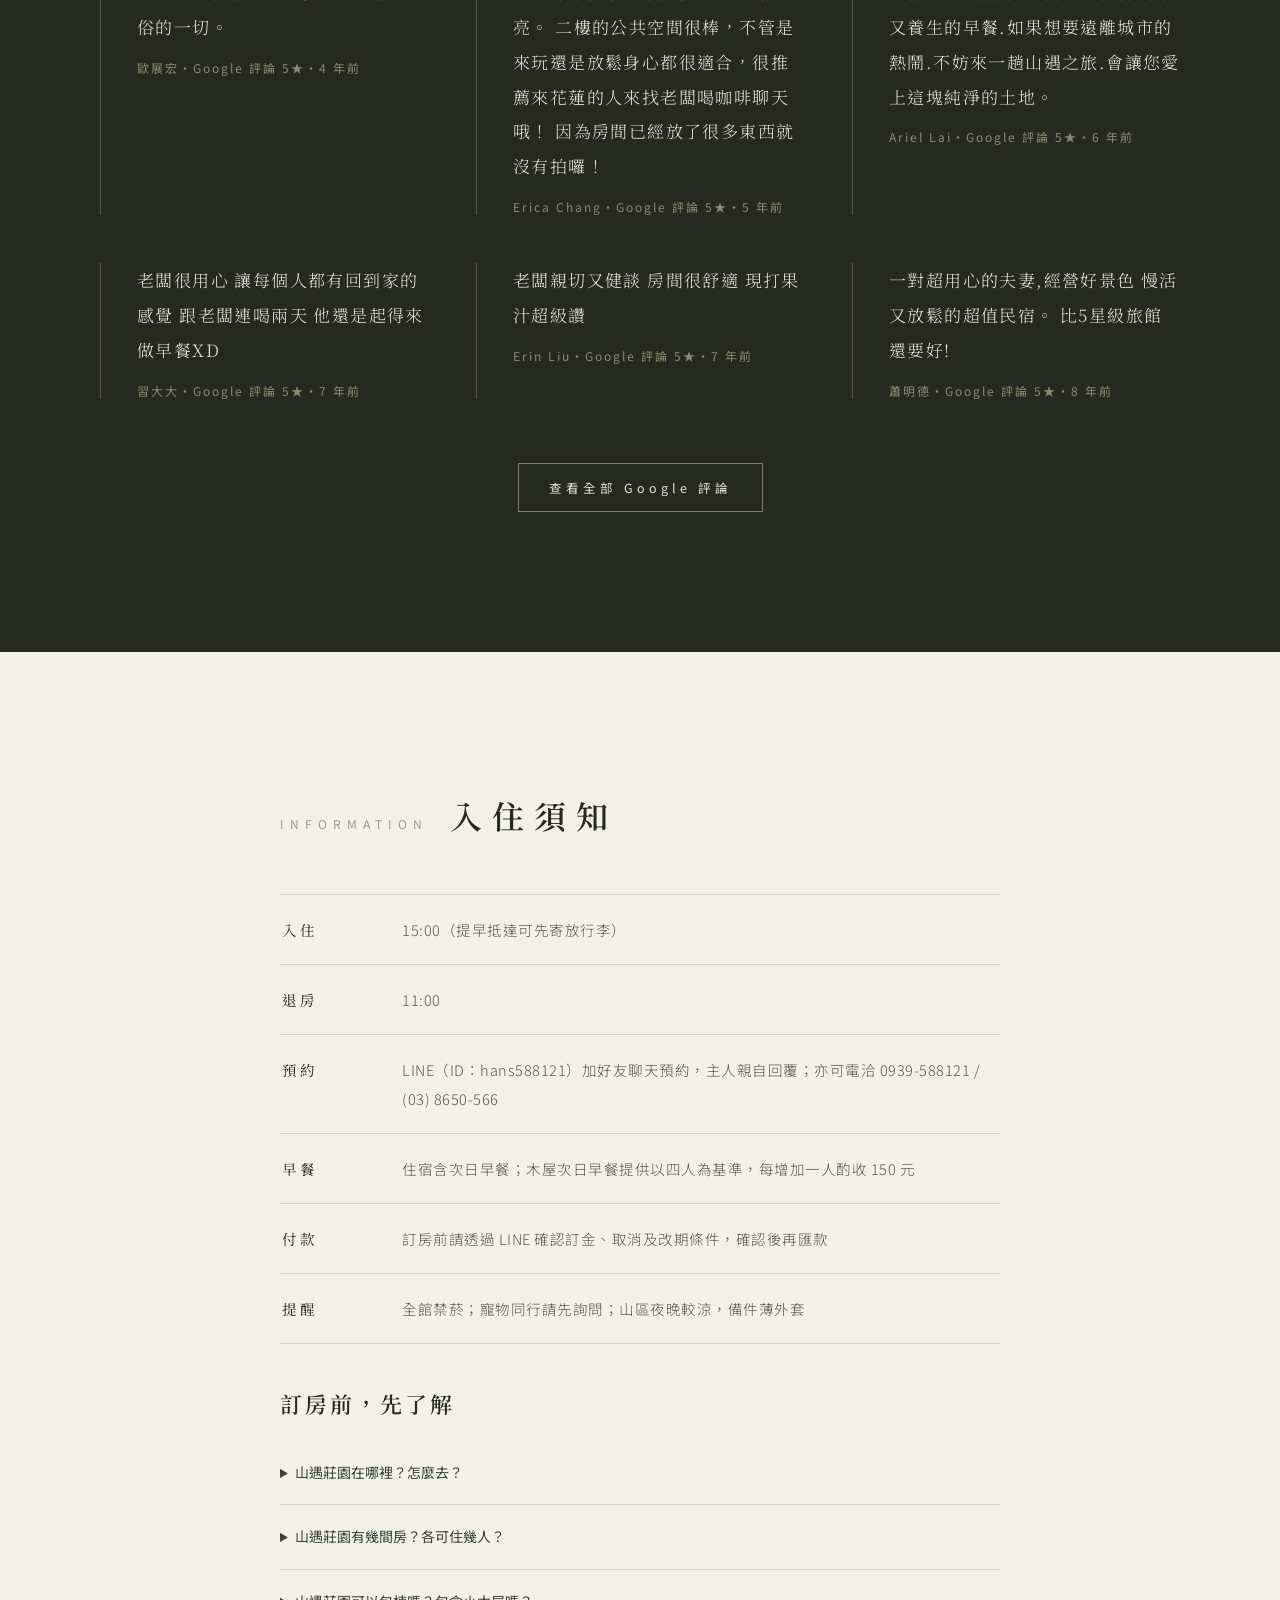
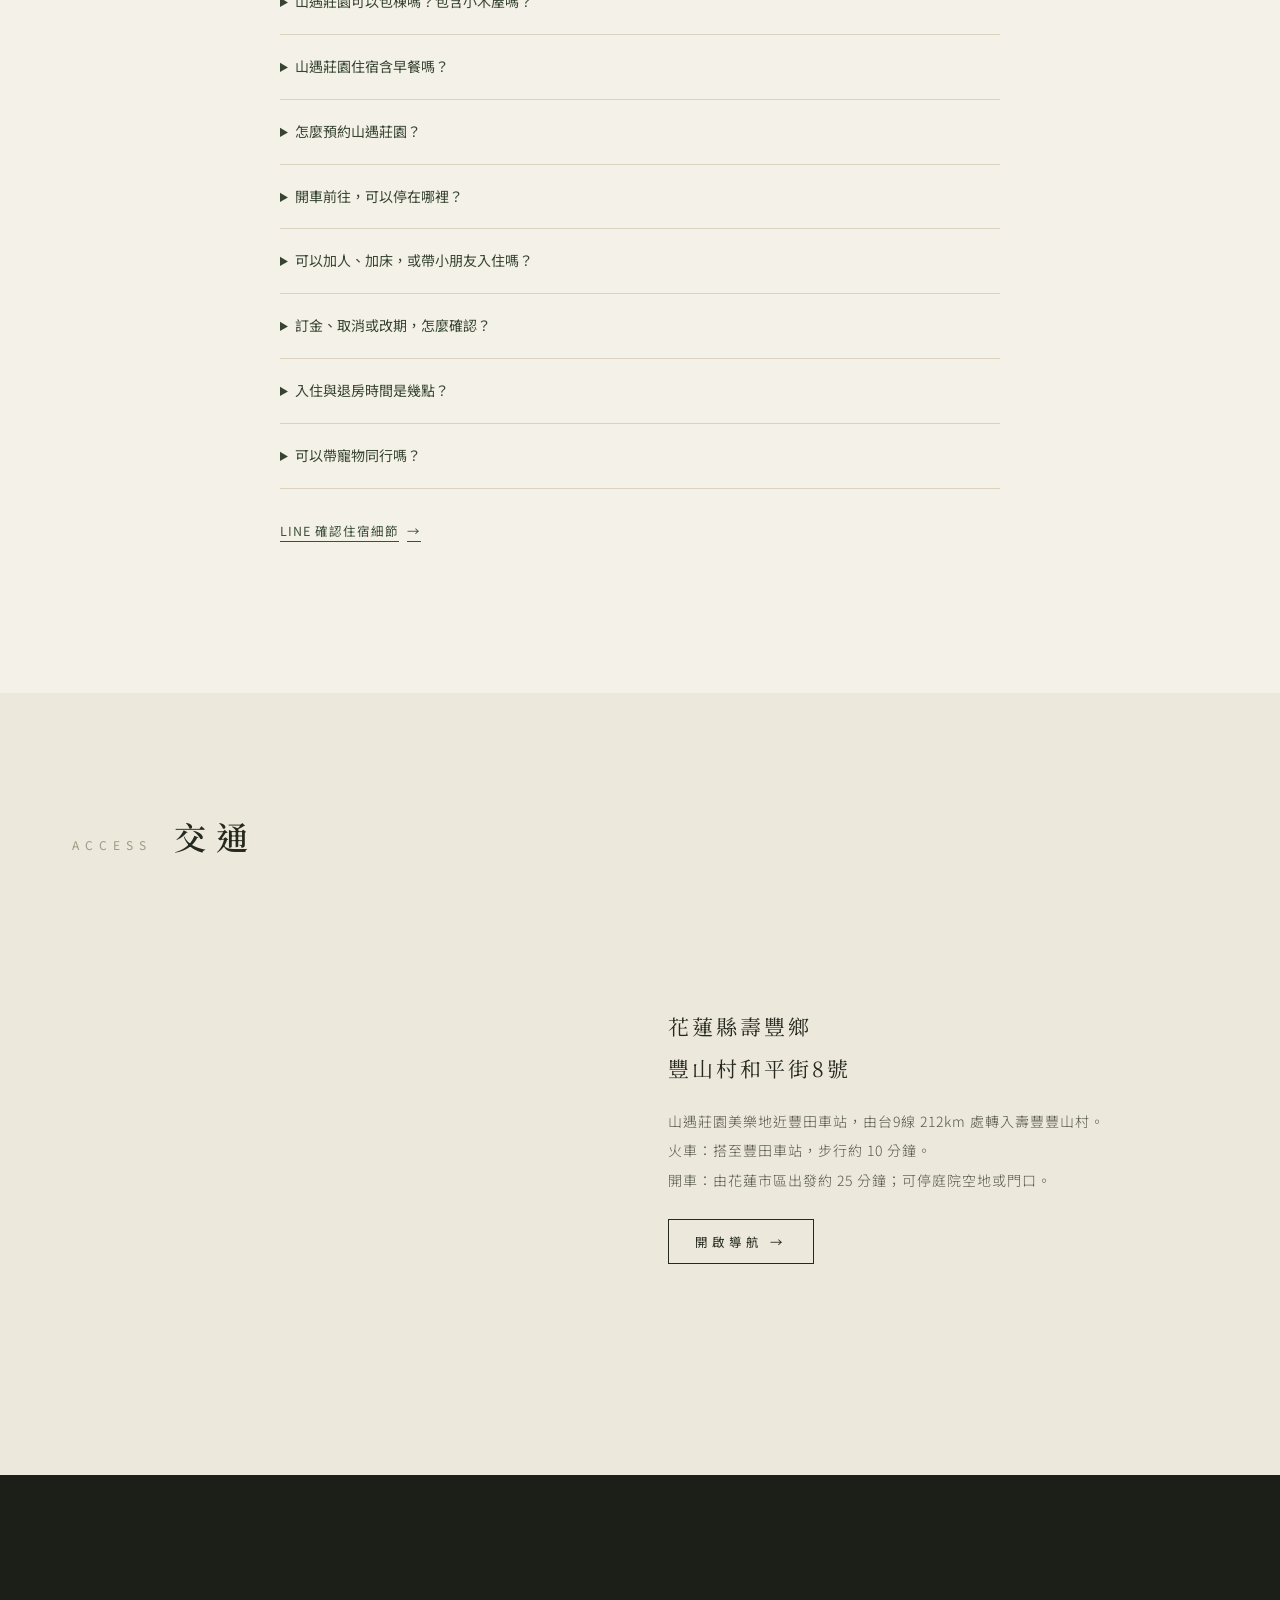
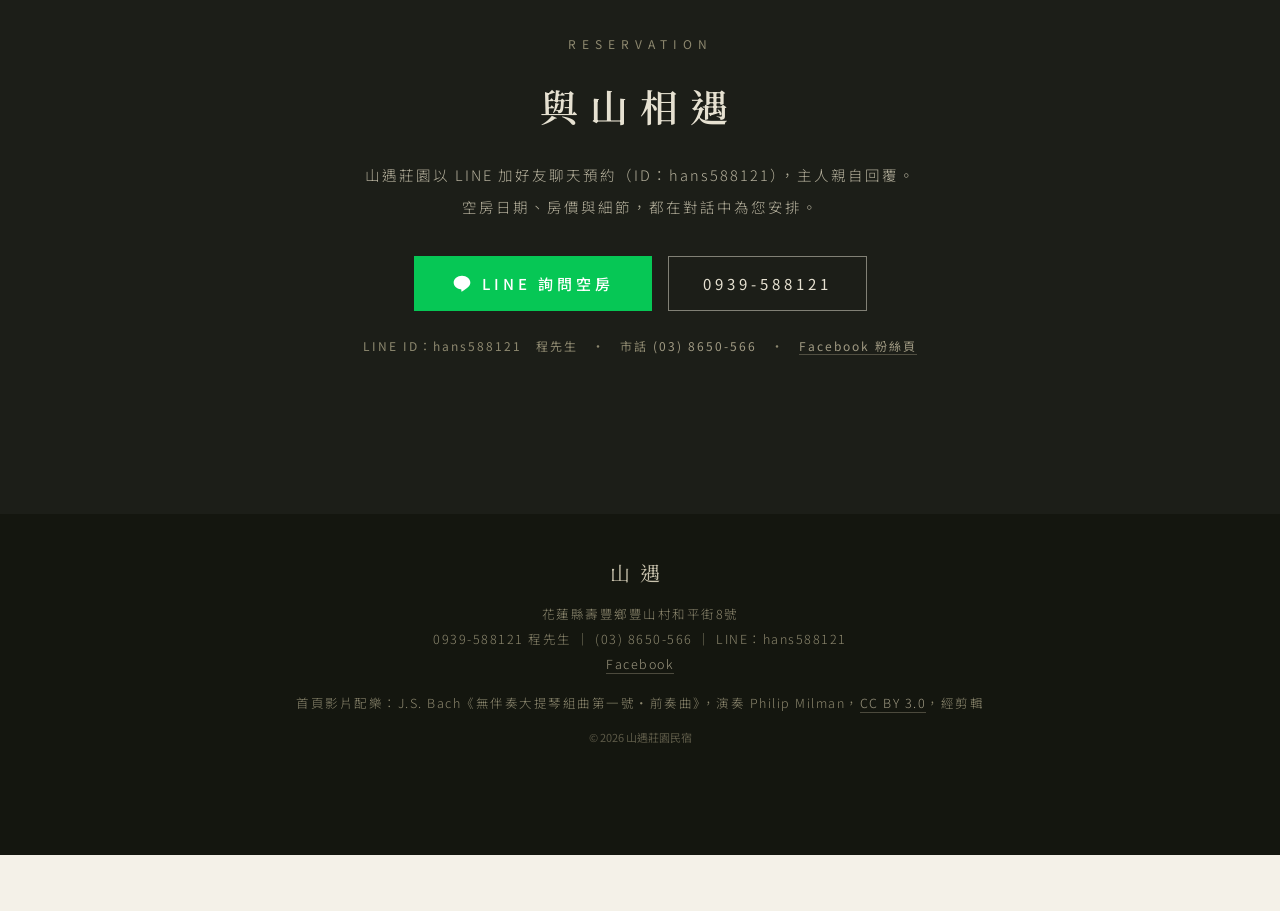
==== commit 6ca40888: "首頁影片加聲音開關與配樂出處；影片結構化資料與影片 sitemap 供 Google 收錄 - 網頁版影片加回大提琴音軌；頂部選單「♪ 開聲音」由訪客點擊開啟（瀏覽器只允許靜音自動播放） - 影片捲出" ====
--- a/index.html
+++ b/index.html
@@ -366,6 +366,9 @@
         "url": "https://shanyu2015.com/assets/gallery-hd-20260916/garden-pond.jpg",
         "width": 2730,
         "height": 1536
+      },
+      "video": {
+        "@id": "https://shanyu2015.com/#hero-video"
       }
     },
     {
@@ -453,6 +456,22 @@
           }
         }
       ]
+    },
+    {
+      "@type": "VideoObject",
+      "@id": "https://shanyu2015.com/#hero-video",
+      "name": "山遇莊園美樂地｜30 秒莊園導覽",
+      "description": "花蓮壽豐山遇莊園美樂地導覽影片：千坪莊園與生態池、主棟公共空間、雲絲帶・里哈籟・山遇真情三間客房、水見曉逐獨棟木屋、主屋一樓的次日早餐，以及莊園主人程斯汗。",
+      "thumbnailUrl": [
+        "https://shanyu2015.com/assets/video/hero-poster.webp"
+      ],
+      "uploadDate": "2026-10-01T08:00:00+08:00",
+      "duration": "PT30S",
+      "contentUrl": "https://shanyu2015.com/assets/video/hero-h.mp4",
+      "inLanguage": "zh-Hant",
+      "publisher": {
+        "@id": "https://shanyu2015.com/#lodging"
+      }
     }
   ]
 }
@@ -487,6 +506,8 @@
 .nav{position:fixed;top:0;left:0;right:0;z-index:60;display:flex;justify-content:space-between;align-items:center;padding:22px 28px;mix-blend-mode:difference;color:#f4f1e8;pointer-events:none}
 .nav .brand{font-weight:600;font-size:19px;letter-spacing:10px}
 .nav a{pointer-events:auto;color:#f4f1e8;font-size:12.5px;letter-spacing:5px;border:1px solid rgba(244,241,232,.55);padding:10px 22px}
+.nav .sound-toggle{pointer-events:auto;font:inherit;font-size:12.5px;letter-spacing:2px;color:#f4f1e8;background:none;border:1px solid rgba(244,241,232,.55);padding:10px 14px;cursor:pointer;white-space:nowrap;box-sizing:border-box;min-height:44px;display:inline-flex;align-items:center}
+@media (max-width:640px){.nav .sound-toggle{padding:8px 9px;font-size:12px;letter-spacing:1px}}
 .nav a:hover{color:#fff;border-color:#fff}
 .nav::before{content:"";position:absolute;top:0;left:0;right:0;bottom:-34px;background:linear-gradient(rgba(20,22,16,.6),rgba(20,22,16,0));opacity:0;transition:opacity .4s ease;pointer-events:none;z-index:-1}
 .nav.on-photo{mix-blend-mode:normal}
@@ -730,6 +751,7 @@
 <nav class="nav" aria-label="主要導覽">
   <div class="brand">山遇</div>
   <div class="nav-links">
+    <button class="sound-toggle" type="button" aria-pressed="false" aria-label="開啟首頁影片聲音">♪ 開聲音</button>
     <a href="#room-options" data-track="room_select" data-room="all" data-placement="nav">房型房價</a>
     <a href="https://line.me/ti/p/~hans588121" target="_blank" rel="noopener" data-track="line_click" data-room="all" data-placement="nav">LINE 詢房</a>
   </div>
@@ -1185,6 +1207,7 @@
 <footer>
   <div class="brand">山遇</div>
   <div class="lines">花蓮縣壽豐鄉豐山村和平街8號<br><span class="nowrap">0939-588121 程先生</span> ｜ <span class="nowrap">(03) 8650-566</span> ｜ <span class="nowrap">LINE：hans588121</span><br><a href="https://www.facebook.com/shanyu2015" target="_blank" rel="noopener">Facebook</a></div>
+  <div class="lines">首頁影片配樂：J.S. Bach《無伴奏大提琴組曲第一號・前奏曲》，演奏 Philip Milman，<a href="https://creativecommons.org/licenses/by/3.0/" target="_blank" rel="noopener license">CC BY 3.0</a>，經剪輯</div>
   <div class="copy">© 2026 山遇莊園民宿</div>
 </footer>
 
@@ -1203,9 +1226,21 @@
   var splash = document.querySelector('.splash');
   if (splash) setTimeout(function () { splash.remove(); }, 3700);
   var heroVideo = document.querySelector('.hero-video');
-  if (heroVideo && !matchMedia('(prefers-reduced-motion: reduce)').matches) {
-    setTimeout(function () { var pr = heroVideo.play(); if (pr) pr.catch(function () {}); }, 2600);
-  }
+  var heroOn = false;
+  function playHero() { heroOn = true; var pr = heroVideo.play(); if (pr) pr.catch(function () {}); }
+  if (heroVideo && !matchMedia('(prefers-reduced-motion: reduce)').matches) setTimeout(playHero, 2600);
+  // browsers only autoplay muted video; sound starts from the visitor's own tap
+  var soundBtn = document.querySelector('.sound-toggle');
+  if (heroVideo && soundBtn) soundBtn.addEventListener('click', function () {
+    heroVideo.muted = !heroVideo.muted;
+    soundBtn.setAttribute('aria-pressed', String(!heroVideo.muted));
+    soundBtn.setAttribute('aria-label', heroVideo.muted ? '開啟首頁影片聲音' : '關閉首頁影片聲音');
+    soundBtn.textContent = heroVideo.muted ? '♪ 開聲音' : '♪ 關聲音';
+    if (!heroVideo.muted) playHero();
+  });
+  if (heroVideo && 'IntersectionObserver' in window) new IntersectionObserver(function (entries) {
+    entries.forEach(function (e) { if (!e.isIntersecting) heroVideo.pause(); else if (heroOn) playHero(); });
+  }).observe(heroVideo);
   var els = document.querySelectorAll('[data-reveal]');
   if (!('IntersectionObserver' in window)) return;
   els.forEach(function (el) {
